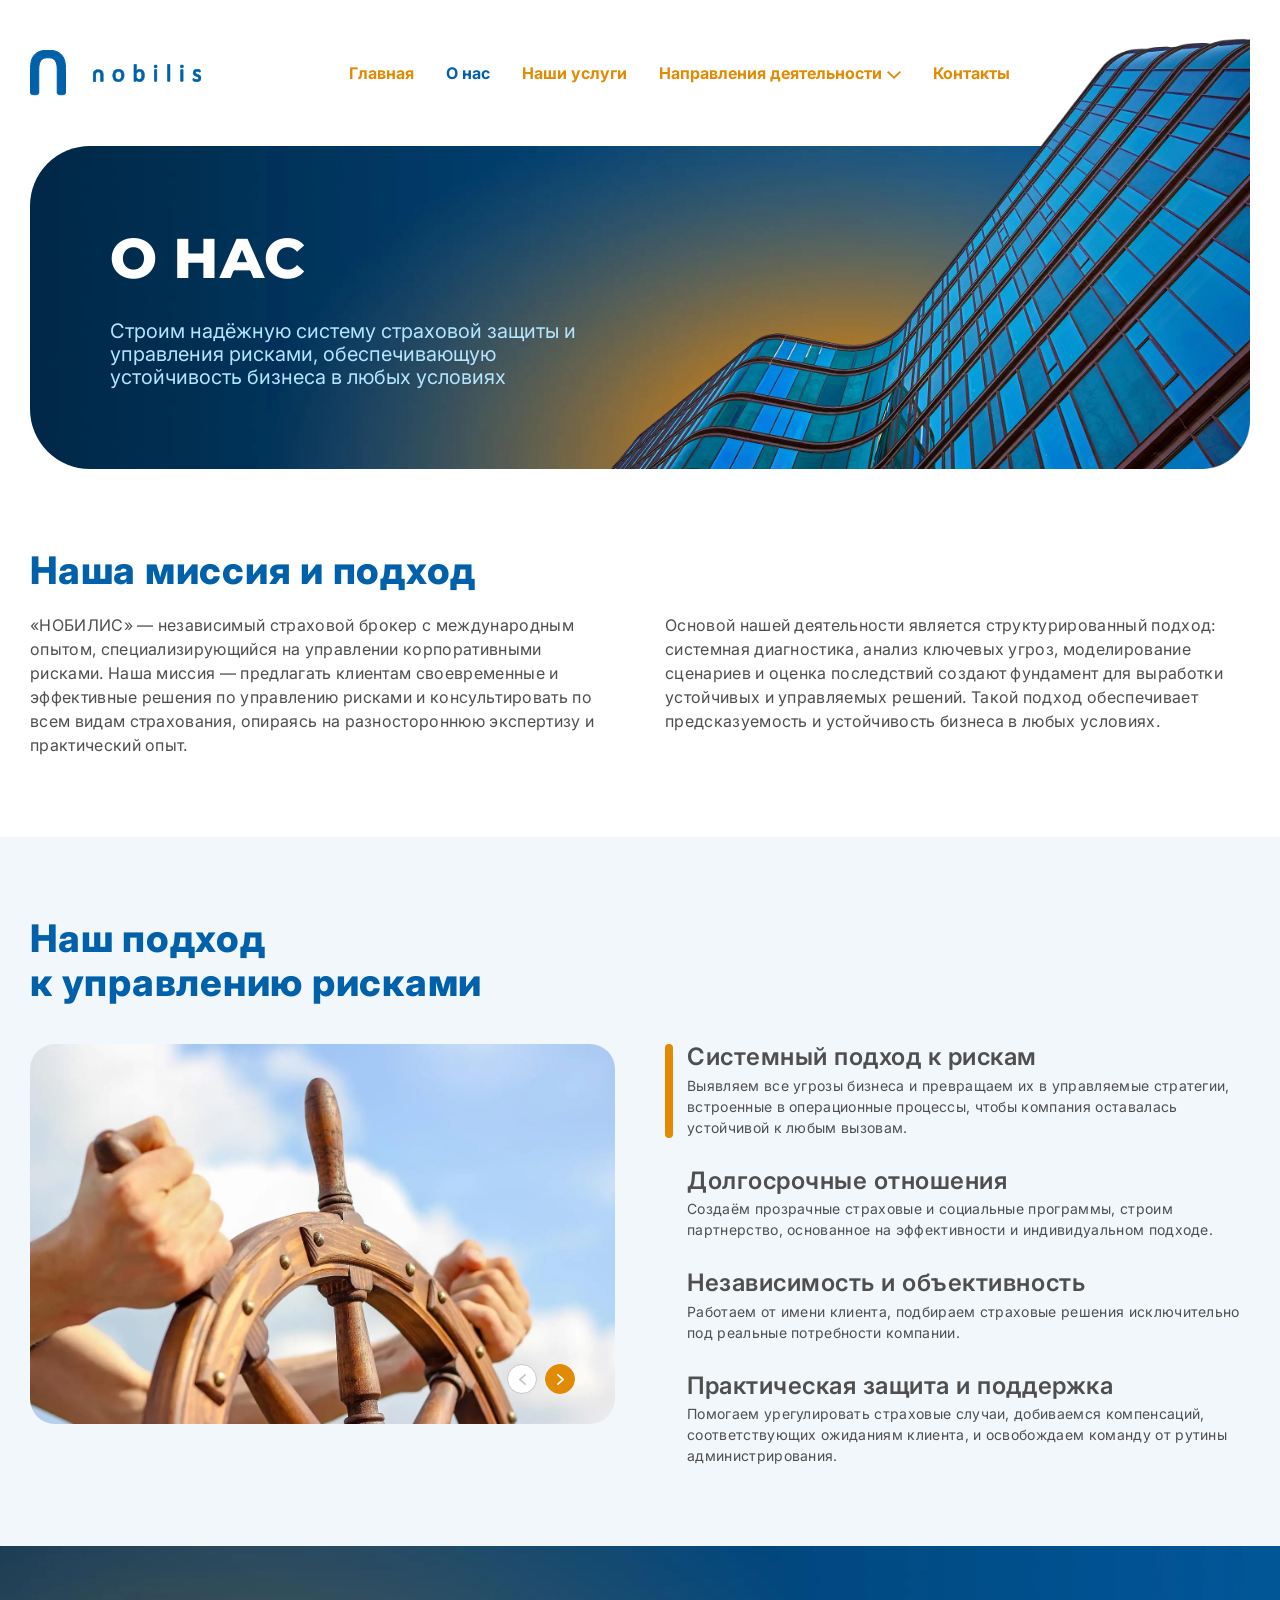
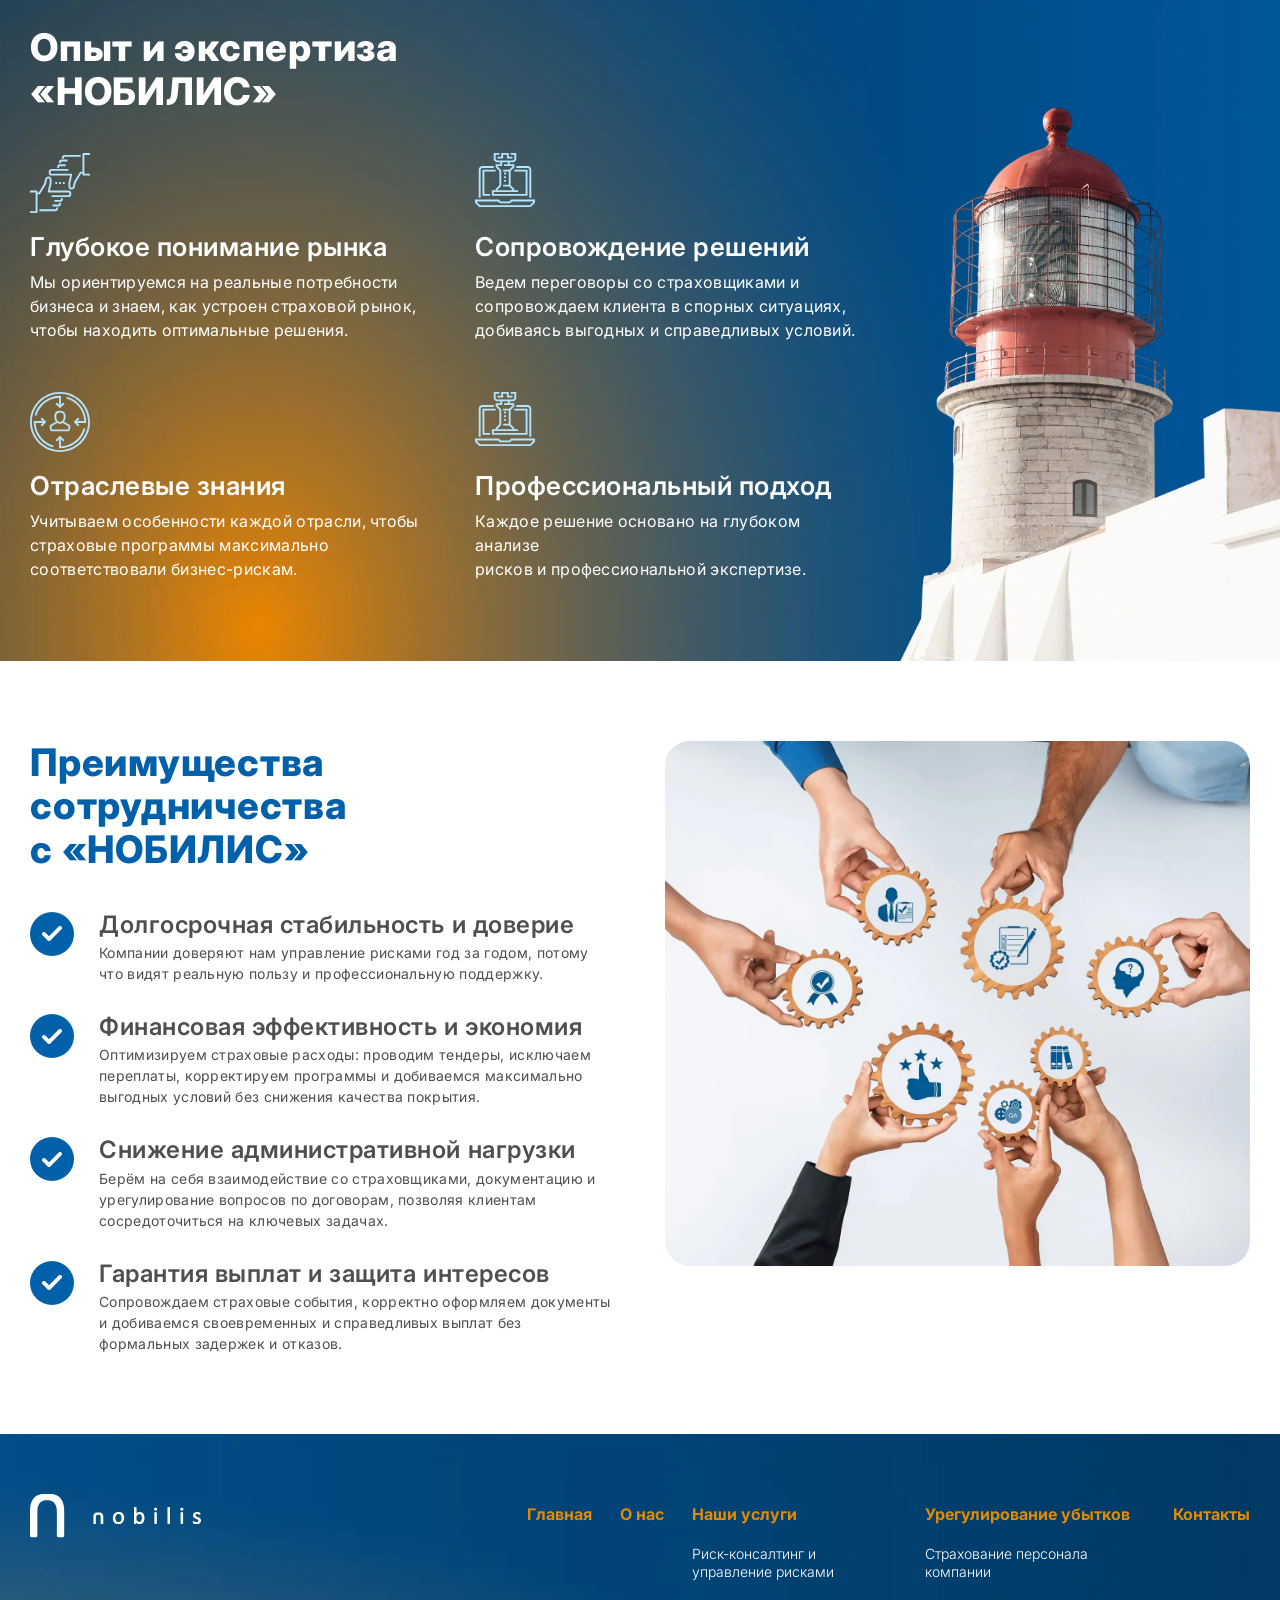
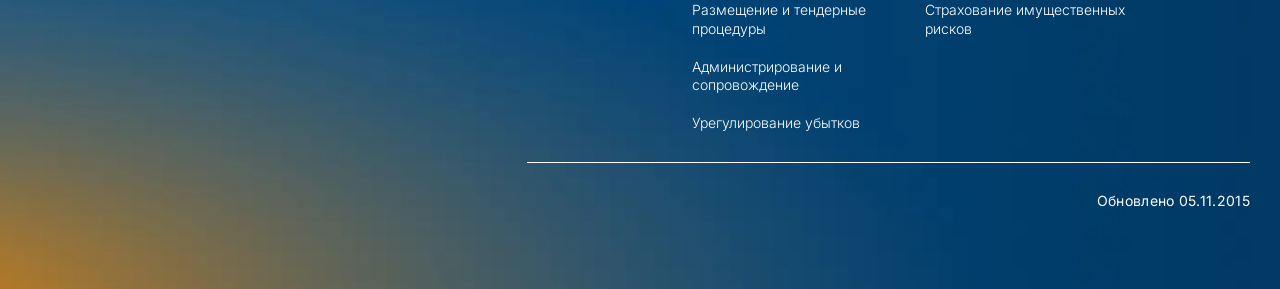
==== about.html @ 8aa96ba5 "comment4" ====
<!DOCTYPE html>
<html lang="en">

<head>
	<meta charset="UTF-8">
	<meta name="viewport" content="width=device-width, initial-scale=1.0">
	<meta name="keywords" content="">
	<link rel="stylesheet" href="css/libs.min.css">
	<link rel="stylesheet" href="css/style.min.css">
	<title>О нас</title>
</head>


<body>
	<div class="wrapper">
		<header class="header">
			<div class="container">
				<div class="header__inner">
					<a class="header__logo" href="index.html">
						<img src="img/logo.svg" alt="">
					</a>
					<ul class="header__list">
						<li><a href="index.html">Главная</a></li>
						<li><a class="active" href="about.html">О нас</a></li>
						<li><a href="">Наши услуги</a></li>
						<li class="has-dropdown">
							<a href="#" class="dropdown-show">
								Направления деятельности
								<span class="dropdown-arrow">
                            <svg width="14" height="8" viewBox="0 0 14 8" fill="none" xmlns="http://www.w3.org/2000/svg">
                                <path d="M7 8L0 1.21555L1.25417 0L7 5.59717L12.7458 0.0282681L14 1.24382L7 8Z" fill="#E18A04"/>
                            </svg>

                        </span>
							</a>
							<ul class="dropdown">
								<li><a href="">Страхование имущественных рисков</a></li>
								<li><a href="">Страхование персонала компании</a></li>
							</ul>
						</li>
						<li><a href="">Контакты</a></li>
					</ul>
					<div class="burger">
						<span></span>
						<span></span>
						<span></span>
					</div>
				</div>
			</div>
		</header>
		<main class="content">
			<section class="main main--about">
				<div class="container">
					<div class="main__inner">
						<div class="main__desc">
							<h1 class="main__title">О НАС</h1>
							<div class="main__text">Строим надёжную систему страховой защиты и управления рисками, обеспечивающую устойчивость бизнеса в любых условиях</div>
						</div>
						<div class="main__img">
							<img src="img/main-img--2.webp" alt="">
						</div>
					</div>
				</div>
			</section>
			<section class="mission">
				<div class="container">
					<div class="mission__inner">
						<h2 class="mission__title h2">Наша миссия и подход</h2>
						<div class="mission__text">
							<p>«НОБИЛИС» — независимый страховой брокер с международным опытом, специализирующийся на управлении корпоративными рисками. Наша миссия — предлагать клиентам своевременные и эффективные решения по управлению рисками и консультировать по всем видам страхования, опираясь на разностороннюю экспертизу и практический опыт.</p>
							<p>Основой нашей деятельности является структурированный подход: системная диагностика, анализ ключевых угроз, моделирование сценариев и оценка последствий создают фундамент для выработки устойчивых и управляемых решений. Такой подход обеспечивает предсказуемость и устойчивость бизнеса в любых условиях.</p>
						</div>
					</div>
				</div>
			</section>
			<section class="risks">
				<div class="container">
					<div class="risks__inner">
						<h2 class="risks__title h2">Наш подход  <br> к управлению рисками</h2>
						<div class="risks__sliders">
							<div class="images-slider swiper mySwiper2">
								<div class="swiper-wrapper">
									<div class="swiper-slide">
										<img src="img/risks-img.webp" alt="">
									</div>
									<div class="swiper-slide">
										<img src="img/risks-img2.webp" alt="">
									</div>
									<div class="swiper-slide">
										<img src="img/risks-img3.webp" alt="">
									</div>
									<div class="swiper-slide">
										<img src="img/risks-img4.webp" alt="">
									</div>
								</div>
								<div class="slider-nav">
									<div class="swiper-button-prev">
										<svg width="7" height="11" viewBox="0 0 7 11" fill="none" xmlns="http://www.w3.org/2000/svg">
											<path d="M2.2423 5.50074L6.68586 9.38027C6.86322 9.53636 6.97432 9.75973 6.99483 10.0015C7.01534 10.2432 6.94358 10.4836 6.79527 10.67C6.64696 10.8564 6.43419 10.9737 6.20355 10.9961C5.97291 11.0185 5.7432 10.9442 5.56472 10.7895L0.314475 6.20538C0.216029 6.1192 0.136841 6.01143 0.0825019 5.88968C0.0281631 5.76792 -7.03515e-07 5.63515 -7.2114e-07 5.50074C-7.38766e-07 5.36634 0.028163 5.23357 0.0825018 5.11181C0.13684 4.99006 0.216029 4.88229 0.314475 4.79611L5.56472 0.211987C5.74312 0.0565598 5.97311 -0.0183151 6.20416 0.00381007C6.43522 0.0259343 6.64845 0.14325 6.797 0.329984C6.94556 0.516718 7.0173 0.7576 6.99646 0.999716C6.97562 1.24183 6.8639 1.46538 6.68586 1.62125L2.2423 5.50074Z" fill="white"/>
										</svg>
									</div>
									<div class="swiper-button-next">
										<svg width="7" height="11" viewBox="0 0 7 11" fill="none" xmlns="http://www.w3.org/2000/svg">
											<path d="M2.2423 5.50074L6.68586 9.38027C6.86322 9.53636 6.97432 9.75973 6.99483 10.0015C7.01534 10.2432 6.94358 10.4836 6.79527 10.67C6.64696 10.8564 6.43419 10.9737 6.20355 10.9961C5.97291 11.0185 5.7432 10.9442 5.56472 10.7895L0.314475 6.20538C0.216029 6.1192 0.136841 6.01143 0.0825019 5.88968C0.0281631 5.76792 -7.03515e-07 5.63515 -7.2114e-07 5.50074C-7.38766e-07 5.36634 0.028163 5.23357 0.0825018 5.11181C0.13684 4.99006 0.216029 4.88229 0.314475 4.79611L5.56472 0.211987C5.74312 0.0565598 5.97311 -0.0183151 6.20416 0.00381007C6.43522 0.0259343 6.64845 0.14325 6.797 0.329984C6.94556 0.516718 7.0173 0.7576 6.99646 0.999716C6.97562 1.24183 6.8639 1.46538 6.68586 1.62125L2.2423 5.50074Z" fill="white"/>
										</svg>
									</div>
								</div>
							</div>
							<div thumbsslider="" class="text-slider swiper mySwiper">
								<div class="swiper-wrapper">
									<div class="swiper-slide">
										<h2 class="risks__title2 text26">Системный подход к рискам</h2>
										<div class="risks__text">
											<p>Выявляем все угрозы бизнеса и превращаем их в управляемые стратегии, встроенные в операционные процессы, чтобы компания оставалась устойчивой к любым вызовам.</p>
										</div>
									</div>
									<div class="swiper-slide">
										<h2 class="risks__title2 text26">Долгосрочные отношения</h2>
										<div class="risks__text">
											<p>Создаём прозрачные страховые и социальные программы, строим партнерство, основанное на эффективности и индивидуальном подходе.</p>
										</div>
									</div>
									<div class="swiper-slide">
										<h2 class="risks__title2 text26">Независимость и объективность</h2>
										<div class="risks__text">
											<p>Работаем от имени клиента, подбираем страховые решения исключительно под реальные потребности компании.</p>
										</div>
									</div>
									<div class="swiper-slide">
										<h2 class="risks__title2 text26">Практическая защита и поддержка</h2>
										<div class="risks__text">
											<p>Помогаем урегулировать страховые случаи, добиваемся компенсаций, соответствующих ожиданиям клиента, и освобождаем команду от рутины администрирования.</p>
										</div>
									</div>
								</div>
							</div>
						</div>
					</div>
				</div>
			</section>
			<section class="areas areas--2">
				<div class="container">
					<div class="areas__inner">
						<h2 class="areas__title h2">Опыт и  экспертиза <br> «НОБИЛИС»</h2>
						<div class="areas__items">
							<div class="areas__item">
								<div class="areas__item-icon">
									<img src="img/areas-icon3.svg" alt="">
								</div>
								<div class="areas__item-title text26">Глубокое понимание рынка</div>
								<div class="areas__item-text">
									<p>Мы ориентируемся на реальные потребности бизнеса и знаем, как устроен страховой рынок, чтобы находить оптимальные решения.</p>
								</div>
							</div>
							<div class="areas__item">
								<div class="areas__item-icon">
									<img src="img/areas-icon4.svg" alt="">
								</div>
								<div class="areas__item-title text26">Сопровождение решений</div>
								<div class="areas__item-text">
									<p>Ведем переговоры со страховщиками и сопровождаем клиента в спорных ситуациях, добиваясь выгодных и справедливых условий.</p>
								</div>
							</div>
							<div class="areas__item">
								<div class="areas__item-icon">
									<img src="img/areas-icon5.svg" alt="">
								</div>
								<div class="areas__item-title text26">Отраслевые знания</div>
								<div class="areas__item-text">
									<p>Учитываем особенности каждой отрасли, чтобы страховые программы максимально соответствовали бизнес-рискам.</p>
								</div>
							</div>
							<div class="areas__item">
								<div class="areas__item-icon">
									<img src="img/areas-icon6.svg" alt="">
								</div>
								<div class="areas__item-title text26">Профессиональный подход</div>
								<div class="areas__item-text">
									<p>Каждое решение основано на глубоком анализе  <br> рисков и профессиональной экспертизе.</p>
								</div>
							</div>
						</div>
					</div>
				</div>
				<div class="areas__img2">
					<img src="img/areas-img2.webp" alt="">
				</div>
			</section>
			<section class="advantages2">
				<div class="container">
					<div class="advantages2__inner">
						<div class="advantages2__desc">
							<h2 class="advantages2__title h2">Преимущества <br> сотрудничества <br> с «НОБИЛИС»</h2>
							<div class="advantages2__items">
								<div class="advantages2__item">
									<div class="advantages2__item-icon">
										<img src="img/check.svg" alt="">
									</div>
									<div class="advantages2__item-desc">
										<div class="advantages2__item-title text26">Долгосрочная стабильность и доверие</div>
										<div class="advantages2__item-text">
											<p>Компании доверяют нам управление рисками год за годом, потому что видят реальную пользу и профессиональную поддержку.</p>
										</div>
									</div>
								</div>
								<div class="advantages2__item">
									<div class="advantages2__item-icon">
										<img src="img/check.svg" alt="">
									</div>
									<div class="advantages2__item-desc">
										<div class="advantages2__item-title text26">Финансовая эффективность и экономия</div>
										<div class="advantages2__item-text">
											<p>Оптимизируем страховые расходы: проводим тендеры, исключаем переплаты, корректируем программы и добиваемся максимально выгодных условий без снижения качества покрытия.</p>
										</div>
									</div>
								</div>
								<div class="advantages2__item">
									<div class="advantages2__item-icon">
										<img src="img/check.svg" alt="">
									</div>
									<div class="advantages2__item-desc">
										<div class="advantages2__item-title text26">Снижение административной нагрузки</div>
										<div class="advantages2__item-text">
											<p>Берём на себя взаимодействие со страховщиками, документацию и урегулирование вопросов по договорам, позволяя клиентам сосредоточиться на ключевых задачах.</p>
										</div>
									</div>
								</div>
								<div class="advantages2__item">
									<div class="advantages2__item-icon">
										<img src="img/check.svg" alt="">
									</div>
									<div class="advantages2__item-desc">
										<div class="advantages2__item-title text26">Гарантия выплат и защита интересов</div>
										<div class="advantages2__item-text">
											<p>Сопровождаем страховые события, корректно оформляем документы и добиваемся своевременных и справедливых выплат без формальных задержек и отказов.</p>
										</div>
									</div>
								</div>
							</div>
						</div>
						<div class="advantages2__img">
							<img src="img/advantages2-img.webp" alt="">
						</div>
					</div>
				</div>
			</section>
		</main>
		<header class="footer">
    <div class="container">
        <div class="footer__inner">
            <a class="footer__logo" href="index.html">
                <img src="img/logo2.svg" alt="">
            </a>
            <div class="footer__group">
                <ul class="footer__list">
                    <li><a class="active" href="">Главная</a></li>
                    <li><a href="">О нас</a></li>
                    <li>
                        <a href="">Наши услуги</a>
                        <ul style="max-width: 205px">
                            <li><a href="">Риск-консалтинг и управление рисками</a></li>
                            <li><a href="">Размещение и тендерные процедуры</a></li>
                            <li><a href="">Администрирование и сопровождение</a></li>
                            <li><a href="">Урегулирование убытков</a></li>
                        </ul>
                    </li>
                    <li>
                        <a href="">Урегулирование убытков</a>
                        <ul>
                            <li><a href="">Страхование персонала компании</a></li>
                            <li><a href="">Страхование имущественных рисков</a></li>
                        </ul>
                    </li>
                    <li><a href="">Контакты</a></li>
                </ul>
                <div class="footer__text">Обновлено 05.11.2015</div>
            </div>
        </div>
    </div>
</header>

	</div>
	<script src="js/libs.min.js"></script>
<script src="js/main.min.js"></script>

</body>

</html>
---- css/libs.min.css ----
@font-face{font-family:"swiper-icons";src:url("data:application/font-woff;charset=utf-8;base64, [base64]//wADZ2x5ZgAAAywAAADMAAAD2MHtryVoZWFkAAABbAAAADAAAAA2E2+eoWhoZWEAAAGcAAAAHwAAACQC9gDzaG10eAAAAigAAAAZAAAArgJkABFsb2NhAAAC0AAAAFoAAABaFQAUGG1heHAAAAG8AAAAHwAAACAAcABAbmFtZQAAA/gAAAE5AAACXvFdBwlwb3N0AAAFNAAAAGIAAACE5s74hXjaY2BkYGAAYpf5Hu/j+W2+MnAzMYDAzaX6QjD6/4//Bxj5GA8AuRwMYGkAPywL13jaY2BkYGA88P8Agx4j+/8fQDYfA1AEBWgDAIB2BOoAeNpjYGRgYNBh4GdgYgABEMnIABJzYNADCQAACWgAsQB42mNgYfzCOIGBlYGB0YcxjYGBwR1Kf2WQZGhhYGBiYGVmgAFGBiQQkOaawtDAoMBQxXjg/wEGPcYDDA4wNUA2CCgwsAAAO4EL6gAAeNpj2M0gyAACqxgGNWBkZ2D4/wMA+xkDdgAAAHjaY2BgYGaAYBkGRgYQiAHyGMF8FgYHIM3DwMHABGQrMOgyWDLEM1T9/w8UBfEMgLzE////P/5//f/V/xv+r4eaAAeMbAxwIUYmIMHEgKYAYjUcsDAwsLKxc3BycfPw8jEQA/[base64]/uznmfPFBNODM2K7MTQ45YEAZqGP81AmGGcF3iPqOop0r1SPTaTbVkfUe4HXj97wYE+yNwWYxwWu4v1ugWHgo3S1XdZEVqWM7ET0cfnLGxWfkgR42o2PvWrDMBSFj/IHLaF0zKjRgdiVMwScNRAoWUoH78Y2icB/yIY09An6AH2Bdu/UB+yxopYshQiEvnvu0dURgDt8QeC8PDw7Fpji3fEA4z/PEJ6YOB5hKh4dj3EvXhxPqH/SKUY3rJ7srZ4FZnh1PMAtPhwP6fl2PMJMPDgeQ4rY8YT6Gzao0eAEA409DuggmTnFnOcSCiEiLMgxCiTI6Cq5DZUd3Qmp10vO0LaLTd2cjN4fOumlc7lUYbSQcZFkutRG7g6JKZKy0RmdLY680CDnEJ+UMkpFFe1RN7nxdVpXrC4aTtnaurOnYercZg2YVmLN/d/gczfEimrE/fs/bOuq29Zmn8tloORaXgZgGa78yO9/cnXm2BpaGvq25Dv9S4E9+5SIc9PqupJKhYFSSl47+Qcr1mYNAAAAeNptw0cKwkAAAMDZJA8Q7OUJvkLsPfZ6zFVERPy8qHh2YER+3i/BP83vIBLLySsoKimrqKqpa2hp6+jq6RsYGhmbmJqZSy0sraxtbO3sHRydnEMU4uR6yx7JJXveP7WrDycAAAAAAAH//wACeNpjYGRgYOABYhkgZgJCZgZNBkYGLQZtIJsFLMYAAAw3ALgAeNolizEKgDAQBCchRbC2sFER0YD6qVQiBCv/H9ezGI6Z5XBAw8CBK/m5iQQVauVbXLnOrMZv2oLdKFa8Pjuru2hJzGabmOSLzNMzvutpB3N42mNgZGBg4GKQYzBhYMxJLMlj4GBgAYow/P/PAJJhLM6sSoWKfWCAAwDAjgbRAAB42mNgYGBkAIIbCZo5IPrmUn0hGA0AO8EFTQAA");font-weight:400;font-style:normal}:root{--swiper-theme-color: #007aff}.swiper{margin-left:auto;margin-right:auto;position:relative;overflow:hidden;list-style:none;padding:0;z-index:1}.swiper-vertical>.swiper-wrapper{flex-direction:column}.swiper-wrapper{position:relative;width:100%;height:100%;z-index:1;display:flex;transition-property:transform;box-sizing:content-box}.swiper-android .swiper-slide,.swiper-wrapper{transform:translate3d(0px, 0, 0)}.swiper-pointer-events{touch-action:pan-y}.swiper-pointer-events.swiper-vertical{touch-action:pan-x}.swiper-slide{flex-shrink:0;width:100%;height:100%;position:relative;transition-property:transform}.swiper-slide-invisible-blank{visibility:hidden}.swiper-autoheight,.swiper-autoheight .swiper-slide{height:auto}.swiper-autoheight .swiper-wrapper{align-items:flex-start;transition-property:transform,height}.swiper-backface-hidden .swiper-slide{transform:translateZ(0);-webkit-backface-visibility:hidden;backface-visibility:hidden}.swiper-3d,.swiper-3d.swiper-css-mode .swiper-wrapper{perspective:1200px}.swiper-3d .swiper-wrapper,.swiper-3d .swiper-slide,.swiper-3d .swiper-slide-shadow,.swiper-3d .swiper-slide-shadow-left,.swiper-3d .swiper-slide-shadow-right,.swiper-3d .swiper-slide-shadow-top,.swiper-3d .swiper-slide-shadow-bottom,.swiper-3d .swiper-cube-shadow{transform-style:preserve-3d}.swiper-3d .swiper-slide-shadow,.swiper-3d .swiper-slide-shadow-left,.swiper-3d .swiper-slide-shadow-right,.swiper-3d .swiper-slide-shadow-top,.swiper-3d .swiper-slide-shadow-bottom{position:absolute;left:0;top:0;width:100%;height:100%;pointer-events:none;z-index:10}.swiper-3d .swiper-slide-shadow{background:rgba(0,0,0,.15)}.swiper-3d .swiper-slide-shadow-left{background-image:linear-gradient(to left, rgba(0, 0, 0, 0.5), rgba(0, 0, 0, 0))}.swiper-3d .swiper-slide-shadow-right{background-image:linear-gradient(to right, rgba(0, 0, 0, 0.5), rgba(0, 0, 0, 0))}.swiper-3d .swiper-slide-shadow-top{background-image:linear-gradient(to top, rgba(0, 0, 0, 0.5), rgba(0, 0, 0, 0))}.swiper-3d .swiper-slide-shadow-bottom{background-image:linear-gradient(to bottom, rgba(0, 0, 0, 0.5), rgba(0, 0, 0, 0))}.swiper-css-mode>.swiper-wrapper{overflow:auto;scrollbar-width:none;-ms-overflow-style:none}.swiper-css-mode>.swiper-wrapper::-webkit-scrollbar{display:none}.swiper-css-mode>.swiper-wrapper>.swiper-slide{scroll-snap-align:start start}.swiper-horizontal.swiper-css-mode>.swiper-wrapper{scroll-snap-type:x mandatory}.swiper-vertical.swiper-css-mode>.swiper-wrapper{scroll-snap-type:y mandatory}.swiper-centered>.swiper-wrapper::before{content:"";flex-shrink:0;order:9999}.swiper-centered.swiper-horizontal>.swiper-wrapper>.swiper-slide:first-child{margin-inline-start:var(--swiper-centered-offset-before)}.swiper-centered.swiper-horizontal>.swiper-wrapper::before{height:100%;min-height:1px;width:var(--swiper-centered-offset-after)}.swiper-centered.swiper-vertical>.swiper-wrapper>.swiper-slide:first-child{margin-block-start:var(--swiper-centered-offset-before)}.swiper-centered.swiper-vertical>.swiper-wrapper::before{width:100%;min-width:1px;height:var(--swiper-centered-offset-after)}.swiper-centered>.swiper-wrapper>.swiper-slide{scroll-snap-align:center center}.swiper-virtual .swiper-slide{-webkit-backface-visibility:hidden;transform:translateZ(0)}.swiper-virtual.swiper-css-mode .swiper-wrapper::after{content:"";position:absolute;left:0;top:0;pointer-events:none}.swiper-virtual.swiper-css-mode.swiper-horizontal .swiper-wrapper::after{height:1px;width:var(--swiper-virtual-size)}.swiper-virtual.swiper-css-mode.swiper-vertical .swiper-wrapper::after{width:1px;height:var(--swiper-virtual-size)}:root{--swiper-navigation-size: 44px}.swiper-button-prev,.swiper-button-next{position:absolute;top:50%;width:calc(var(--swiper-navigation-size)/44*27);height:var(--swiper-navigation-size);margin-top:calc(0px - var(--swiper-navigation-size)/2);z-index:10;cursor:pointer;display:flex;align-items:center;justify-content:center;color:var(--swiper-navigation-color, var(--swiper-theme-color))}.swiper-button-prev.swiper-button-disabled,.swiper-button-next.swiper-button-disabled{opacity:.35;cursor:auto;pointer-events:none}.swiper-button-prev.swiper-button-hidden,.swiper-button-next.swiper-button-hidden{opacity:0;cursor:auto;pointer-events:none}.swiper-navigation-disabled .swiper-button-prev,.swiper-navigation-disabled .swiper-button-next{display:none !important}.swiper-button-prev:after,.swiper-button-next:after{font-family:swiper-icons;font-size:var(--swiper-navigation-size);text-transform:none !important;letter-spacing:0;font-variant:initial;line-height:1}.swiper-button-prev,.swiper-rtl .swiper-button-next{left:10px;right:auto}.swiper-button-prev:after,.swiper-rtl .swiper-button-next:after{content:"prev"}.swiper-button-next,.swiper-rtl .swiper-button-prev{right:10px;left:auto}.swiper-button-next:after,.swiper-rtl .swiper-button-prev:after{content:"next"}.swiper-button-lock{display:none}.swiper-pagination{position:absolute;text-align:center;transition:300ms opacity;transform:translate3d(0, 0, 0);z-index:10}.swiper-pagination.swiper-pagination-hidden{opacity:0}.swiper-pagination-disabled>.swiper-pagination,.swiper-pagination.swiper-pagination-disabled{display:none !important}.swiper-pagination-fraction,.swiper-pagination-custom,.swiper-horizontal>.swiper-pagination-bullets,.swiper-pagination-bullets.swiper-pagination-horizontal{bottom:10px;left:0;width:100%}.swiper-pagination-bullets-dynamic{overflow:hidden;font-size:0}.swiper-pagination-bullets-dynamic .swiper-pagination-bullet{transform:scale(0.33);position:relative}.swiper-pagination-bullets-dynamic .swiper-pagination-bullet-active{transform:scale(1)}.swiper-pagination-bullets-dynamic .swiper-pagination-bullet-active-main{transform:scale(1)}.swiper-pagination-bullets-dynamic .swiper-pagination-bullet-active-prev{transform:scale(0.66)}.swiper-pagination-bullets-dynamic .swiper-pagination-bullet-active-prev-prev{transform:scale(0.33)}.swiper-pagination-bullets-dynamic .swiper-pagination-bullet-active-next{transform:scale(0.66)}.swiper-pagination-bullets-dynamic .swiper-pagination-bullet-active-next-next{transform:scale(0.33)}.swiper-pagination-bullet{width:var(--swiper-pagination-bullet-width, var(--swiper-pagination-bullet-size, 8px));height:var(--swiper-pagination-bullet-height, var(--swiper-pagination-bullet-size, 8px));display:inline-block;border-radius:50%;background:var(--swiper-pagination-bullet-inactive-color, #000);opacity:var(--swiper-pagination-bullet-inactive-opacity, 0.2)}button.swiper-pagination-bullet{border:none;margin:0;padding:0;box-shadow:none;-webkit-appearance:none;appearance:none}.swiper-pagination-clickable .swiper-pagination-bullet{cursor:pointer}.swiper-pagination-bullet:only-child{display:none !important}.swiper-pagination-bullet-active{opacity:var(--swiper-pagination-bullet-opacity, 1);background:var(--swiper-pagination-color, var(--swiper-theme-color))}.swiper-vertical>.swiper-pagination-bullets,.swiper-pagination-vertical.swiper-pagination-bullets{right:10px;top:50%;transform:translate3d(0px, -50%, 0)}.swiper-vertical>.swiper-pagination-bullets .swiper-pagination-bullet,.swiper-pagination-vertical.swiper-pagination-bullets .swiper-pagination-bullet{margin:var(--swiper-pagination-bullet-vertical-gap, 6px) 0;display:block}.swiper-vertical>.swiper-pagination-bullets.swiper-pagination-bullets-dynamic,.swiper-pagination-vertical.swiper-pagination-bullets.swiper-pagination-bullets-dynamic{top:50%;transform:translateY(-50%);width:8px}.swiper-vertical>.swiper-pagination-bullets.swiper-pagination-bullets-dynamic .swiper-pagination-bullet,.swiper-pagination-vertical.swiper-pagination-bullets.swiper-pagination-bullets-dynamic .swiper-pagination-bullet{display:inline-block;transition:200ms transform,200ms top}.swiper-horizontal>.swiper-pagination-bullets .swiper-pagination-bullet,.swiper-pagination-horizontal.swiper-pagination-bullets .swiper-pagination-bullet{margin:0 var(--swiper-pagination-bullet-horizontal-gap, 4px)}.swiper-horizontal>.swiper-pagination-bullets.swiper-pagination-bullets-dynamic,.swiper-pagination-horizontal.swiper-pagination-bullets.swiper-pagination-bullets-dynamic{left:50%;transform:translateX(-50%);white-space:nowrap}.swiper-horizontal>.swiper-pagination-bullets.swiper-pagination-bullets-dynamic .swiper-pagination-bullet,.swiper-pagination-horizontal.swiper-pagination-bullets.swiper-pagination-bullets-dynamic .swiper-pagination-bullet{transition:200ms transform,200ms left}.swiper-horizontal.swiper-rtl>.swiper-pagination-bullets-dynamic .swiper-pagination-bullet{transition:200ms transform,200ms right}.swiper-pagination-progressbar{background:rgba(0,0,0,.25);position:absolute}.swiper-pagination-progressbar .swiper-pagination-progressbar-fill{background:var(--swiper-pagination-color, var(--swiper-theme-color));position:absolute;left:0;top:0;width:100%;height:100%;transform:scale(0);transform-origin:left top}.swiper-rtl .swiper-pagination-progressbar .swiper-pagination-progressbar-fill{transform-origin:right top}.swiper-horizontal>.swiper-pagination-progressbar,.swiper-pagination-progressbar.swiper-pagination-horizontal,.swiper-vertical>.swiper-pagination-progressbar.swiper-pagination-progressbar-opposite,.swiper-pagination-progressbar.swiper-pagination-vertical.swiper-pagination-progressbar-opposite{width:100%;height:4px;left:0;top:0}.swiper-vertical>.swiper-pagination-progressbar,.swiper-pagination-progressbar.swiper-pagination-vertical,.swiper-horizontal>.swiper-pagination-progressbar.swiper-pagination-progressbar-opposite,.swiper-pagination-progressbar.swiper-pagination-horizontal.swiper-pagination-progressbar-opposite{width:4px;height:100%;left:0;top:0}.swiper-pagination-lock{display:none}.swiper-scrollbar{border-radius:10px;position:relative;-ms-touch-action:none;background:rgba(0,0,0,.1)}.swiper-scrollbar-disabled>.swiper-scrollbar,.swiper-scrollbar.swiper-scrollbar-disabled{display:none !important}.swiper-horizontal>.swiper-scrollbar,.swiper-scrollbar.swiper-scrollbar-horizontal{position:absolute;left:1%;bottom:3px;z-index:50;height:5px;width:98%}.swiper-vertical>.swiper-scrollbar,.swiper-scrollbar.swiper-scrollbar-vertical{position:absolute;right:3px;top:1%;z-index:50;width:5px;height:98%}.swiper-scrollbar-drag{height:100%;width:100%;position:relative;background:rgba(0,0,0,.5);border-radius:10px;left:0;top:0}.swiper-scrollbar-cursor-drag{cursor:move}.swiper-scrollbar-lock{display:none}.swiper-zoom-container{width:100%;height:100%;display:flex;justify-content:center;align-items:center;text-align:center}.swiper-zoom-container>img,.swiper-zoom-container>svg,.swiper-zoom-container>canvas{max-width:100%;max-height:100%;object-fit:contain}.swiper-slide-zoomed{cursor:move}.swiper-lazy-preloader{width:42px;height:42px;position:absolute;left:50%;top:50%;margin-left:-21px;margin-top:-21px;z-index:10;transform-origin:50%;box-sizing:border-box;border:4px solid var(--swiper-preloader-color, var(--swiper-theme-color));border-radius:50%;border-top-color:rgba(0,0,0,0)}.swiper:not(.swiper-watch-progress) .swiper-lazy-preloader,.swiper-watch-progress .swiper-slide-visible .swiper-lazy-preloader{animation:swiper-preloader-spin 1s infinite linear}.swiper-lazy-preloader-white{--swiper-preloader-color: #fff}.swiper-lazy-preloader-black{--swiper-preloader-color: #000}@keyframes swiper-preloader-spin{0%{transform:rotate(0deg)}100%{transform:rotate(360deg)}}.swiper .swiper-notification{position:absolute;left:0;top:0;pointer-events:none;opacity:0;z-index:-1000}.swiper-free-mode>.swiper-wrapper{transition-timing-function:ease-out;margin:0 auto}.swiper-grid>.swiper-wrapper{flex-wrap:wrap}.swiper-grid-column>.swiper-wrapper{flex-wrap:wrap;flex-direction:column}.swiper-fade.swiper-free-mode .swiper-slide{transition-timing-function:ease-out}.swiper-fade .swiper-slide{pointer-events:none;transition-property:opacity}.swiper-fade .swiper-slide .swiper-slide{pointer-events:none}.swiper-fade .swiper-slide-active,.swiper-fade .swiper-slide-active .swiper-slide-active{pointer-events:auto}.swiper-cube{overflow:visible}.swiper-cube .swiper-slide{pointer-events:none;-webkit-backface-visibility:hidden;backface-visibility:hidden;z-index:1;visibility:hidden;transform-origin:0 0;width:100%;height:100%}.swiper-cube .swiper-slide .swiper-slide{pointer-events:none}.swiper-cube.swiper-rtl .swiper-slide{transform-origin:100% 0}.swiper-cube .swiper-slide-active,.swiper-cube .swiper-slide-active .swiper-slide-active{pointer-events:auto}.swiper-cube .swiper-slide-active,.swiper-cube .swiper-slide-next,.swiper-cube .swiper-slide-prev,.swiper-cube .swiper-slide-next+.swiper-slide{pointer-events:auto;visibility:visible}.swiper-cube .swiper-slide-shadow-top,.swiper-cube .swiper-slide-shadow-bottom,.swiper-cube .swiper-slide-shadow-left,.swiper-cube .swiper-slide-shadow-right{z-index:0;-webkit-backface-visibility:hidden;backface-visibility:hidden}.swiper-cube .swiper-cube-shadow{position:absolute;left:0;bottom:0px;width:100%;height:100%;opacity:.6;z-index:0}.swiper-cube .swiper-cube-shadow:before{content:"";background:#000;position:absolute;left:0;top:0;bottom:0;right:0;filter:blur(50px)}.swiper-flip{overflow:visible}.swiper-flip .swiper-slide{pointer-events:none;-webkit-backface-visibility:hidden;backface-visibility:hidden;z-index:1}.swiper-flip .swiper-slide .swiper-slide{pointer-events:none}.swiper-flip .swiper-slide-active,.swiper-flip .swiper-slide-active .swiper-slide-active{pointer-events:auto}.swiper-flip .swiper-slide-shadow-top,.swiper-flip .swiper-slide-shadow-bottom,.swiper-flip .swiper-slide-shadow-left,.swiper-flip .swiper-slide-shadow-right{z-index:0;-webkit-backface-visibility:hidden;backface-visibility:hidden}.swiper-creative .swiper-slide{-webkit-backface-visibility:hidden;backface-visibility:hidden;overflow:hidden;transition-property:transform,opacity,height}.swiper-cards{overflow:visible}.swiper-cards .swiper-slide{transform-origin:center bottom;-webkit-backface-visibility:hidden;backface-visibility:hidden;overflow:hidden}
/*# sourceMappingURL=../sourcemaps/libs.min.css.map */
---- css/style.min.css ----
@import url(https://fonts.googleapis.com/css2?family=Inter:ital,opsz,wght@0,14..32,100..900;1,14..32,100..900&display=swap);@import url(https://fonts.googleapis.com/css2?family=Montserrat:ital,wght@0,100..900;1,100..900&display=swap);*,::after,::before{-webkit-box-sizing:inherit;box-sizing:inherit}*{-webkit-box-sizing:border-box;box-sizing:border-box}a,body,div,form,h1,h2,h3,h4,h5,label,li,p,ul{margin:0;padding:0;border:0;text-decoration:none;line-height:1;-webkit-box-sizing:border-box;box-sizing:border-box}button,input,textarea{outline:0!important;font-family:Inter}button{border:none;cursor:pointer;-webkit-transition:.3s;-o-transition:.3s;transition:.3s}.btn{display:-webkit-box;display:-ms-flexbox;display:flex;-webkit-box-pack:center;-ms-flex-pack:center;justify-content:center;-webkit-box-align:center;-ms-flex-align:center;align-items:center}input:active,input[type=checkbox]:focus,input[type=file]:focus,input[type=radio]:focus,input[type=text]:focus{outline:0!important}html{height:100%;scroll-behavior:smooth;-webkit-box-sizing:border-box;box-sizing:border-box}body{height:100%;background:#fff;font-family:Inter,sans-serif;font-weight:400;color:#4f4f4f;overflow-x:hidden}.fixed-body{overflow:hidden}h1,h2,h3,h4,h5,h6,img,p{margin:0;padding:0;height:auto;-o-object-fit:cover;object-fit:cover}img{display:block}a{color:inherit;text-decoration:none;-webkit-transition:.3s;-o-transition:.3s;transition:.3s}li,ul{margin:0;padding:0;list-style:none}.container{max-width:1630px;padding:0 30px 0 106px;margin:0 auto}@media screen and (max-width:1689px){.container{padding:0 30px}}.wrapper{overflow:hidden}.btn-orange{gap:15px;background:#e18a04;border-radius:12px;color:#fff}.btn-orange:hover{background:#0060a9}.btn-orange .btn-text{line-height:130%;font-weight:700}.btn-orange .btn-icon{width:18px}.btn-orange .btn-icon svg{width:100%;height:auto}.h2{font-size:38px;line-height:115%;font-weight:800;letter-spacing:.76px}.text26{font-size:26px;line-height:110%;font-weight:600;letter-spacing:.52px}.swiper-button-next,.swiper-button-prev{width:30px;height:30px;display:-webkit-box;display:-ms-flexbox;display:flex;-webkit-box-pack:center;-ms-flex-pack:center;justify-content:center;-webkit-box-align:center;-ms-flex-align:center;align-items:center;background:#e18a04;border:1px solid #e18a04;border-radius:50%;opacity:1!important;-webkit-transition:.3s;-o-transition:.3s;transition:.3s}.swiper-button-next:after,.swiper-button-prev:after{display:none}.swiper-button-next:hover,.swiper-button-prev:hover{background:#0060a9;border-color:#0060a9}.swiper-button-next svg,.swiper-button-prev svg{width:7px;height:auto}.swiper-button-next svg path,.swiper-button-prev svg path{-webkit-transition:.3s;-o-transition:.3s;transition:.3s}.swiper-button-next svg{-webkit-transform:rotate(-180deg);-ms-transform:rotate(-180deg);transform:rotate(-180deg)}.swiper-button-disabled{background:#fff;border-color:#c7c7c7}.swiper-button-disabled svg path{fill:#c7c7c7!important}@media screen and (max-width:992px){.container{padding:0 15px}.h2{font-size:32px}.text26{font-size:24px}}@media screen and (max-width:576px){.h2{font-size:28px}.text26{font-size:20px}}.header{position:relative;z-index:5;padding:50px 0}.header__inner{display:-webkit-box;display:-ms-flexbox;display:flex;-webkit-box-pack:justify;-ms-flex-pack:justify;justify-content:space-between;-webkit-box-align:center;-ms-flex-align:center;align-items:center;gap:37px;padding-right:290px}.header__logo{width:172px;-ms-flex-negative:0;flex-shrink:0;display:block}.header__logo img{width:100%}.header__list{display:-webkit-box;display:-ms-flexbox;display:flex;-webkit-box-align:start;-ms-flex-align:start;align-items:start;gap:37px}.header__list li{position:relative}.header__list li a{font-size:19px;line-height:130%;font-weight:700;color:#e18a04}.header__list .active,.header__list li a:hover{color:#0060a9}.header .has-dropdown--active .dropdown-arrow{-webkit-transform:rotate(-180deg);-ms-transform:rotate(-180deg);transform:rotate(-180deg)}.header .has-dropdown--active .dropdown{-webkit-transform:translateY(0);-ms-transform:translateY(0);transform:translateY(0);opacity:1;pointer-events:auto}.header .dropdown{position:absolute;top:100%;left:-20px;-webkit-transform:translateY(-8px);-ms-transform:translateY(-8px);transform:translateY(-8px);min-width:280px;background:#fff;border-radius:12px;-webkit-box-shadow:0 8px 24px rgba(0,0,0,.12);box-shadow:0 8px 24px rgba(0,0,0,.12);padding:20px 0;opacity:0;pointer-events:none;-webkit-transition:.125s;-o-transition:.125s;transition:.125s}.header .dropdown li a{display:block;padding:10px 20px;font-size:16px;line-height:130%;white-space:nowrap;color:#333}.header .dropdown li a:hover{background:rgba(0,96,169,.06);color:#0060a9}.header .dropdown-show{display:-webkit-box;display:-ms-flexbox;display:flex;-webkit-box-align:center;-ms-flex-align:center;align-items:center;gap:5px}.header .dropdown-show:hover .dropdown-arrow svg path{fill:#0060a9}.header .dropdown-arrow{width:14px;-ms-flex-negative:0;flex-shrink:0;-webkit-transition:.3s;-o-transition:.3s;transition:.3s}.header .dropdown-arrow svg{width:100%;height:auto}.header .dropdown-arrow svg path{-webkit-transition:.3s;-o-transition:.3s;transition:.3s}.burger{display:none}@media screen and (max-width:1400px){.header__inner{gap:32px;padding-right:240px}.header__list{gap:32px}.header__list li a{font-size:16px}.header .dropdown li a{font-size:14px}}@media screen and (max-width:1200px){.header{padding:40px 0}.header__inner{padding-right:0}.header__list li a{font-size:14px}.header .dropdown{min-width:260px}.header .dropdown li a{padding:8px 16px;font-size:12px}}@media screen and (max-width:992px){.header{padding:24px 0}.header__list{position:fixed;z-index:10;top:0;left:0;width:100%;height:100%;-webkit-box-orient:vertical;-webkit-box-direction:normal;-ms-flex-direction:column;flex-direction:column;-webkit-box-align:center;-ms-flex-align:center;align-items:center;text-align:center;background:#fff;padding:100px 15px;opacity:0;pointer-events:none;-webkit-transition:.3s;-o-transition:.3s;transition:.3s}.header__list--active{opacity:1;pointer-events:auto}.header .has-dropdown--active .dropdown{display:block}.header .dropdown{position:static;-webkit-transform:unset;-ms-transform:unset;transform:unset;display:none;background:rgba(0,0,0,0);-webkit-box-shadow:unset;box-shadow:unset;padding:20px 0 0;opacity:1;pointer-events:auto}.header .dropdown-show{-webkit-box-pack:center;-ms-flex-pack:center;justify-content:center}.header .dropdown li:not(:last-child){margin-bottom:20px}.header .dropdown li a{padding:0;color:#e18a04}.burger{position:relative;z-index:12;width:32px;height:20px;display:block;cursor:pointer}.burger span{position:absolute;left:0;width:100%;height:2px;background:#0060a9;border-radius:3px;-webkit-transition:.3s;-o-transition:.3s;transition:.3s}.burger span:nth-child(1){top:0}.burger span:nth-child(2){position:absolute;top:50%;-webkit-transform:translate(0,-50%);-ms-transform:translate(0,-50%);transform:translate(0,-50%)}.burger span:nth-child(3){bottom:0}.burger--active span:nth-child(1){top:9px;-webkit-transform:rotate(-45deg);-ms-transform:rotate(-45deg);transform:rotate(-45deg)}.burger--active span:nth-child(2){display:none}.burger--active span:nth-child(3){bottom:9px;-webkit-transform:rotate(45deg);-ms-transform:rotate(45deg);transform:rotate(45deg)}}.main{padding-top:50px;color:#fff}.main .container{padding-left:0}.main__inner{position:relative;background-image:url(../img/main-bg.webp);background-repeat:no-repeat;background-position:center;background-size:cover;border-radius:90px;padding:108px 30px 122px 106px}.main__desc{position:relative;z-index:3;max-width:700px}.main__subtitle{font-size:23px;line-height:226%;text-transform:uppercase;margin-bottom:30px}.main__title{font-family:Montserrat;font-size:66px;line-height:115%;font-weight:800;text-transform:uppercase;margin-bottom:30px}.main__text{font-size:23px;line-height:115%;color:#b3e5ff;margin-bottom:30px}.main__btn{height:60px;display:-webkit-inline-box;display:-ms-inline-flexbox;display:inline-flex;padding:5px 40px}.main__btn .btn-text{font-size:18px}.main__img{position:absolute;z-index:2;right:0;bottom:0;max-width:1125px;pointer-events:none}.main__img img{max-width:100%}.info{padding:100px 0}.info__inner{display:-webkit-box;display:-ms-flexbox;display:flex;-webkit-box-pack:justify;-ms-flex-pack:justify;justify-content:space-between;-webkit-box-align:start;-ms-flex-align:start;align-items:start;gap:50px}.info__left{width:50%;max-width:679px}.info__right{width:50%;max-width:648px}.info__title{max-width:542px;color:#0060a9;margin-bottom:20px}.info__text{display:grid;grid-template-columns:100%;gap:10px}.info__text p{font-size:16px;line-height:150%;letter-spacing:.32px}.info__items{display:grid;grid-template-columns:repeat(2,calc(50% - 15px));gap:55px 30px}.info__item-title{display:-webkit-box;display:-ms-flexbox;display:flex;-webkit-box-align:end;-ms-flex-align:end;align-items:flex-end;gap:10px;font-family:Montserrat;font-size:100px;line-height:90%;font-weight:800;color:#0060a9;margin-bottom:7px}.info__item-title sup{font-size:16px;line-height:100%;letter-spacing:.32px}.info__item-title p{display:-webkit-box;display:-ms-flexbox;display:flex;-webkit-box-align:center;-ms-flex-align:center;align-items:center}.info__item-title .plus{font-size:100px;line-height:90%;font-weight:400}.info__item-text p{font-size:16px;line-height:150%;letter-spacing:.32px}.partner{background-image:url(../img/partner-bg.webp);background-repeat:no-repeat;background-position:center;background-size:cover;color:#fff}.partner__inner{position:relative;display:-webkit-box;display:-ms-flexbox;display:flex;-webkit-box-pack:justify;-ms-flex-pack:justify;justify-content:space-between;-webkit-box-align:start;-ms-flex-align:start;align-items:start;gap:50px;padding:100px 0}.partner__title{position:relative;z-index:2}.partner__items{position:relative;z-index:2;max-width:620px;display:grid;grid-template-columns:100%;gap:30px}.partner__item{display:-webkit-box;display:-ms-flexbox;display:flex;-webkit-box-align:start;-ms-flex-align:start;align-items:start;gap:25px}.partner__item-icon{width:60px;-ms-flex-negative:0;flex-shrink:0}.partner__item-icon img{max-width:100%}.partner__item-title{margin-bottom:5px}.partner__item-text{font-size:16px;line-height:150%;letter-spacing:.32px}.partner__img{position:absolute;left:270px;bottom:0;max-width:586px;pointer-events:none}.partner__img img{width:100%}.advantages{padding:100px 0}.advantages__items{display:grid;grid-template-columns:repeat(3,calc(33.3333333333% - 17.3333333333px));gap:26px}.advantages__title{color:#0060a9}.advantages__item{position:relative;display:-webkit-box;display:-ms-flexbox;display:flex;-webkit-box-orient:vertical;-webkit-box-direction:normal;-ms-flex-direction:column;flex-direction:column;background:#0060a9;border-radius:25px;padding:30px 36px 70px;color:#fff;overflow:hidden}.advantages__item:nth-child(1){background:rgba(0,0,0,0);border-radius:0;padding:0}.advantages__item-title{margin-bottom:5px}.advantages__item-text{font-size:16px;line-height:150%;letter-spacing:.32px}.advantages__item-number{position:absolute;right:36px;bottom:-10px;font-family:Montserrat;font-size:80px;line-height:88%;font-weight:900;color:#b3e5ff}.services{background:rgba(0,96,169,.05);padding:100px 0}.services-top{display:-webkit-box;display:-ms-flexbox;display:flex;-webkit-box-pack:justify;-ms-flex-pack:justify;justify-content:space-between;-webkit-box-align:end;-ms-flex-align:end;align-items:flex-end;gap:50px;margin-bottom:40px}.services__group{max-width:680px}.services__title{color:#0060a9;margin-bottom:20px}.services__text{font-size:16px;line-height:150%;letter-spacing:.32px}.services__btn{height:60px;-ms-flex-negative:0;flex-shrink:0;padding:5px 50px}.services__btn .btn-text{font-size:18px}.services__slider{position:relative;max-width:679px}.services .swiper{overflow:unset}.services .swiper-wrapper{-webkit-box-align:stretch;-ms-flex-align:stretch;align-items:stretch}.services .swiper-slide{height:auto}.services .swiper-slide-prev .service-card__wrap{-webkit-transform:translateX(302px);-ms-transform:translateX(302px);transform:translateX(302px)}.services .swiper-slide-prev+.swiper-slide-prev .service-card__wrap,.services .swiper-slide:has(+.swiper-slide-prev) .service-card__wrap{-webkit-transform:translateX(604px);-ms-transform:translateX(604px);transform:translateX(604px)}.services .swiper-slide-prev+.swiper-slide+.swiper-slide-prev .service-card__wrap,.services .swiper-slide:has(+.swiper-slide+.swiper-slide-prev) .service-card__wrap{-webkit-transform:translateX(906px);-ms-transform:translateX(906px);transform:translateX(906px)}.services .swiper-slide-prev+.swiper-slide+.swiper-slide+.swiper-slide-prev .service-card__wrap,.services .swiper-slide:has(+.swiper-slide+.swiper-slide+.swiper-slide-prev) .service-card__wrap{-webkit-transform:translateX(1208px);-ms-transform:translateX(1208px);transform:translateX(1208px)}.services .swiper-slide-prev+.swiper-slide+.swiper-slide+.swiper-slide+.swiper-slide-prev .service-card__wrap,.services .swiper-slide:has(+.swiper-slide+.swiper-slide+.swiper-slide+.swiper-slide-prev) .service-card__wrap{-webkit-transform:translateX(1510px);-ms-transform:translateX(1510px);transform:translateX(1510px)}.services .swiper-slide-next~.swiper-slide .service-card__wrap{-webkit-transform:translateX(-302px);-ms-transform:translateX(-302px);transform:translateX(-302px)}.services .swiper-slide-next~.swiper-slide~.swiper-slide .service-card__wrap{-webkit-transform:translateX(-604px);-ms-transform:translateX(-604px);transform:translateX(-604px)}.services .swiper-slide-next~.swiper-slide~.swiper-slide~.swiper-slide .service-card__wrap{-webkit-transform:translateX(-906px);-ms-transform:translateX(-906px);transform:translateX(-906px)}.services .swiper-slide-next~.swiper-slide~.swiper-slide~.swiper-slide~.swiper-slide .service-card__wrap{-webkit-transform:translateX(-1208px);-ms-transform:translateX(-1208px);transform:translateX(-1208px)}.services .swiper-slide-next~.swiper-slide~.swiper-slide~.swiper-slide~.swiper-slide~.swiper-slide .service-card__wrap{-webkit-transform:translateX(-1510px);-ms-transform:translateX(-1510px);transform:translateX(-1510px)}.services .swiper-slide-active .service-card__wrap{max-width:100%!important}.services .swiper-slide-active .service-card__desc{background:#0060a9}.services .swiper-slide-active .service-card__btn{background:rgba(0,0,0,0)}.services .swiper-slide-active .service-card__btn:before{content:"";position:absolute;top:50%;left:50%;-webkit-transform:translate(-50%,-50%);-ms-transform:translate(-50%,-50%);transform:translate(-50%,-50%);width:50px;height:50px;background:#e18a04;border-radius:50%}.services .swiper-slide-active .service-card__btn svg{width:18px}.services .swiper-slide-active .service-card__btn svg path{fill:#fff}.services .slider-nav{display:-webkit-box;display:-ms-flexbox;display:flex;-webkit-box-align:center;-ms-flex-align:center;align-items:center;gap:8px;margin-top:30px}.services .swiper-button-next,.services .swiper-button-prev{position:static;margin:0!important}.service-card{color:#fff}.service-card__wrap{max-width:377px;height:100%;display:-webkit-box;display:-ms-flexbox;display:flex;-webkit-box-orient:vertical;-webkit-box-direction:normal;-ms-flex-direction:column;flex-direction:column}.service-card__img{position:relative;display:block;border-radius:40px 40px 0 0;overflow:hidden}.service-card__img:hover img{-webkit-transform:scale(1.2);-ms-transform:scale(1.2);transform:scale(1.2)}.service-card__img img{width:100%;height:437px;border-radius:40px 40px 0 0;-webkit-transition:.5s;-o-transition:.5s;transition:.5s}.service-card__desc{-webkit-box-flex:1;-ms-flex-positive:1;flex-grow:1;background:#e18a04;border-radius:0 0 40px 40px;padding:25px 28px}.service-card__title{display:block;margin-bottom:8px;display:-webkit-box;-webkit-line-clamp:2;-webkit-box-orient:vertical;overflow:hidden;-o-text-overflow:ellipsis;text-overflow:ellipsis}.service-card__group{display:-webkit-box;display:-ms-flexbox;display:flex;-webkit-box-pack:justify;-ms-flex-pack:justify;justify-content:space-between;-webkit-box-align:end;-ms-flex-align:end;align-items:flex-end;gap:40px}.service-card__text{max-width:410px;display:-webkit-box;-webkit-line-clamp:2;-webkit-box-orient:vertical;overflow:hidden;-o-text-overflow:ellipsis;text-overflow:ellipsis}.service-card__btn{position:relative;width:25px;height:25px;-ms-flex-negative:0;flex-shrink:0;display:-webkit-box;display:-ms-flexbox;display:flex;-webkit-box-pack:center;-ms-flex-pack:center;justify-content:center;-webkit-box-align:center;-ms-flex-align:center;align-items:center;background:#fff;border-radius:50%}.service-card__btn svg{position:relative;z-index:2;width:9px;height:auto}.areas{position:relative;background-image:url(../img/areas-bg.webp);background-repeat:no-repeat;background-position:center;background-size:cover;padding:100px 0 120px;color:#fff}.areas .container{position:relative;z-index:2}.areas__inner{max-width:1220px;display:-webkit-box;display:-ms-flexbox;display:flex;-webkit-box-pack:justify;-ms-flex-pack:justify;justify-content:space-between;-webkit-box-align:start;-ms-flex-align:start;align-items:start;gap:50px;margin-left:auto}.areas__group{max-width:780px}.areas__text{margin-bottom:45px}.areas__text p{font-size:16px;line-height:150%;letter-spacing:.32px}.areas__items{display:grid;grid-template-columns:repeat(2,calc(50% - 15px));gap:30px}.areas__item-icon{width:74px;height:60px;margin-bottom:15px}.areas__item-icon img{max-width:100%;max-height:100%}.areas__item-text,.areas__item-title{margin-bottom:8px}.areas__item-text p{font-size:16px;line-height:150%;letter-spacing:.32px}.areas__item-link{display:-webkit-box;display:-ms-flexbox;display:flex;-webkit-box-align:center;-ms-flex-align:center;align-items:center;gap:32px;font-size:18px;line-height:133%;font-weight:700;color:#e18a04}.areas__item-link:hover{color:#fff}.areas__item-link:hover svg path{fill:#fff}.areas__item-link svg{width:18px;height:auto;-ms-flex-negative:0;flex-shrink:0}.areas__item-link svg path{-webkit-transition:.3s;-o-transition:.3s;transition:.3s}.areas__img{position:absolute;left:0;bottom:0;width:44.5%}.areas__img img{max-width:100%}.areas__img2{position:absolute;right:0;bottom:0;max-width:30.21%;pointer-events:none}.areas__img2 img{width:100%;max-width:580px}.partners{background:rgba(0,96,169,.05);padding:100px 0}.partners__inner{position:relative;padding-right:437px}.partners__group{position:absolute;top:0;right:0;max-width:369px;width:100%}.partners__title{color:#0060a9;margin-bottom:40px}.partners .slider-nav{display:-webkit-box;display:-ms-flexbox;display:flex;-webkit-box-align:center;-ms-flex-align:center;align-items:center;gap:8px}.partners .swiper-button-next,.partners .swiper-button-prev{position:static;margin:0!important}.partner-card{height:102px;display:-webkit-box;display:-ms-flexbox;display:flex;-webkit-box-pack:center;-ms-flex-pack:center;justify-content:center;-webkit-box-align:center;-ms-flex-align:center;align-items:center;background:#fff;border-radius:20px;padding:16px}.partner-card img{max-width:85%;max-height:100%}.faq{padding:100px 0}.faq__inner{display:-webkit-box;display:-ms-flexbox;display:flex;-webkit-box-pack:justify;-ms-flex-pack:justify;justify-content:space-between;-webkit-box-align:center;-ms-flex-align:center;align-items:center;gap:50px}.faq__desc{width:47.5%;max-width:624px}.faq__img{width:52.5%}.faq__img img{width:100%;min-height:392px;border-radius:40px}.faq__title{color:#0060a9;margin-bottom:20px}.faq__items{display:grid;grid-template-columns:100%;gap:30px}.faq .item-show{display:-webkit-box;display:-ms-flexbox;display:flex;-webkit-box-pack:justify;-ms-flex-pack:justify;justify-content:space-between;-webkit-box-align:end;-ms-flex-align:end;align-items:flex-end;gap:30px;cursor:pointer}.faq .item-show--active .item-btn{-webkit-transform:rotate(-180deg);-ms-transform:rotate(-180deg);transform:rotate(-180deg)}.faq .item-show--active .item-btn:after{display:none}.faq .item-title{margin-bottom:8px}.faq .item-subtitle{font-size:16px;line-height:150%;letter-spacing:.32px}.faq .item-btn{position:relative;width:50px;height:50px;-ms-flex-negative:0;flex-shrink:0;background:#e18a04;border-radius:50%;-webkit-transition:.3s;-o-transition:.3s;transition:.3s}.faq .item-btn:before{content:"";position:absolute;top:50%;left:50%;-webkit-transform:translate(-50%,-50%);-ms-transform:translate(-50%,-50%);transform:translate(-50%,-50%);width:17px;height:2px;background:#fff}.faq .item-btn:after{content:"";position:absolute;top:50%;left:50%;-webkit-transform:translate(-50%,-50%);-ms-transform:translate(-50%,-50%);transform:translate(-50%,-50%);width:2px;height:17px;background:#fff}.faq .item-text p{font-size:15px;line-height:150%}.faq .item-hidden{display:none;padding-top:10px}.news{background:rgba(0,96,169,.05);padding:100px 0}.news__title{color:#0060a9;margin-bottom:40px}.news__slider{position:relative;max-width:1116px}.news .swiper{overflow:unset;height:auto}.news .swiper-wrapper{-webkit-box-align:stretch;-ms-flex-align:stretch;align-items:stretch}.news .slider-nav{display:-webkit-box;display:-ms-flexbox;display:flex;-webkit-box-align:center;-ms-flex-align:center;align-items:center;gap:8px;margin-top:30px}.news .swiper-button-next,.news .swiper-button-prev{position:static;margin:0!important}.news-card{position:relative}.news-card__img{position:relative;display:block;border-radius:40px;padding-bottom:125%;overflow:hidden}.news-card__img:hover img{-webkit-transform:scale(1.2);-ms-transform:scale(1.2);transform:scale(1.2)}.news-card__img img{position:absolute;top:0;left:0;width:100%;height:100%;border-radius:40px;-webkit-transition:.5s;-o-transition:.5s;transition:.5s}.news-card__desc{position:absolute;z-index:2;left:0;bottom:0;width:100%;padding:35px 30px;color:#fff}.news-card__title{display:block;margin-bottom:8px}.news-card__title:hover{color:#e18a04}.news-card__text{margin-bottom:16px}.news-card__date,.news-card__text p{font-size:16px;line-height:150%;letter-spacing:.32px}.news-card__btn{position:absolute;z-index:3;right:30px;bottom:30px;width:50px;height:50px;display:-webkit-box;display:-ms-flexbox;display:flex;-webkit-box-pack:center;-ms-flex-pack:center;justify-content:center;-webkit-box-align:center;-ms-flex-align:center;align-items:center;background:#e18a04;border-radius:50%;cursor:pointer}.news-card__btn svg{width:17px;height:auto}@media screen and (max-width:1689px){.main{padding-top:0}.main .container{padding-left:30px}.main__inner{padding:100px}.main__img{max-width:1040px}}@media screen and (max-width:1600px){.areas__img{width:40%}}@media screen and (max-width:1400px){.main__inner{border-radius:80px;padding:80px}.main__subtitle{font-size:20px}.main__title{font-size:56px}.main__text{font-size:20px}.main__img{max-width:890px}.info{padding:80px 0}.info__item-title,.info__item-title .plus{font-size:80px}.partner__inner{padding:80px 0}.partner__img{left:170px;max-width:450px}.advantages{padding:80px 0}.advantages__item{padding:30px 30px 70px}.services{padding:80px 0}.areas{background-position:right center;padding:80px 0}.areas__img{width:35%}.areas__img2{right:-40px;max-width:420px}.partners{padding:80px 0}.partners__inner{padding-right:420px}.partners__group{max-width:370px}.faq{padding:60px 0}.news{padding:80px 0}}@media screen and (max-width:1200px){.main__img{max-width:820px}.info__text p{font-size:14px}.info__item-title,.info__item-title .plus{font-size:60px}.info__item-text p{font-size:14px}.areas__img2{right:-100px}.partner__img{left:100px;max-width:300px}.partners__inner{padding-right:0;padding-bottom:60px}.partners__group{position:static;max-width:100%;margin-bottom:30px}.partners__title{margin:0}.partners .slider-nav{position:absolute;left:0;bottom:0}}@media screen and (max-width:992px){.main .container{padding:0 15px}.main__inner{border-radius:40px;padding:80px 60px}.main__subtitle{font-size:18px}.main__title{font-size:40px}.main__text{font-size:18px}.main__btn{height:50px;padding:5px 30px}.main__btn .btn-text{font-size:16px}.main__img{max-width:580px}.info{padding:60px 0}.info__inner{-webkit-box-orient:vertical;-webkit-box-direction:normal;-ms-flex-direction:column;flex-direction:column;gap:30px}.info__left,.info__right{width:100%;max-width:100%}.info__title{max-width:100%}.partner__inner{-webkit-box-orient:vertical;-webkit-box-direction:normal;-ms-flex-direction:column;flex-direction:column;gap:30px;padding:60px 0}.partner__items{max-width:100%}.partner__item-icon{width:40px}.partner__item-text{font-size:14px}.partner__img{max-width:450px;left:unset;right:0;opacity:.1}.advantages{padding:60px 0}.advantages__items{grid-template-columns:repeat(2,calc(50% - 8px));gap:16px}.advantages__item{border-radius:16px;padding:25px 25px 70px}.advantages__item-text{font-size:14px}.advantages__item-number{font-size:60px}.services{padding:60px 0}.services__top{margin-bottom:30px}.services__group{max-width:605px}.services__text{font-size:14px}.services__btn{height:50px;padding:5px 30px}.services__btn .btn-text{font-size:16px}.services__slider{max-width:100%}.services .swiper{overflow:hidden}.services .swiper-slide .service-card__wrap{max-width:100%!important;-webkit-transform:unset!important;-ms-transform:unset!important;transform:unset!important}.services .swiper-slide-active .service-card__btn{background:#e18a04}.services .swiper-slide-active .service-card__btn svg{width:12px}.services .swiper-slide-active .service-card__btn:before{display:none}.service-card__img{border-radius:16px 16px 0 0;padding-bottom:64%}.service-card__img img{position:absolute;top:0;left:0;width:100%;height:100%;border-radius:16px 16px 0 0}.service-card__desc{border-radius:0 0 16px 16px;padding:25px}.service-card__text{font-size:14px}.service-card__btn{width:30px;height:30px}.service-card__btn svg{width:12px}.areas{padding:60px 0}.areas__text{margin-bottom:40px}.areas__item-text p,.areas__text p{font-size:14px}.areas__item-link{font-size:16px}.areas__img2{right:0;opacity:.2}.partners{padding:60px 0}.partner-card{border-radius:12px}.faq{padding:60px 0}.faq__inner{-webkit-box-orient:vertical;-webkit-box-direction:normal;-ms-flex-direction:column;flex-direction:column;-webkit-box-align:start;-ms-flex-align:start;align-items:start;gap:30px}.faq__desc{width:100%;max-width:100%}.faq__img{width:100%;-webkit-box-ordinal-group:0;-ms-flex-order:-1;order:-1}.faq__img img{min-height:250px;border-radius:12px}.faq .item-subtitle{font-size:14px}.faq .item-text p{font-size:13px}.news{padding:60px 0}.news__title{margin-bottom:30px}.news-card__img,.news-card__img img{border-radius:12px}.news-card__desc{padding:30px 25px}.news-card__date,.news-card__text p{font-size:14px}.news-card__btn{right:25px;bottom:25px;width:40px;height:40px}.news-card__btn svg{width:14px}}@media screen and (max-width:768px){.main__img{max-width:460px}.services__inner{position:relative;padding-bottom:80px}.services__group{max-width:100%}.services__btn{position:absolute;left:50%;bottom:0;-webkit-transform:translate(-50%,0);-ms-transform:translate(-50%,0);transform:translate(-50%,0);width:-webkit-max-content;width:-moz-max-content;width:max-content}.services .swiper{overflow:unset}.services .slider-nav{-webkit-box-pack:center;-ms-flex-pack:center;justify-content:center}.areas__inner{-webkit-box-orient:vertical;-webkit-box-direction:normal;-ms-flex-direction:column;flex-direction:column;gap:30px}.areas__text{margin-bottom:30px}.areas__img{width:100%;max-width:450px;opacity:.2}}@media screen and (max-width:576px){.main__inner{border-radius:20px;padding:40px 20px;overflow:hidden}.main__subtitle{font-size:16px;margin-bottom:20px}.main__title{font-size:32px;margin-bottom:20px}.main__text{font-size:16px;margin-bottom:20px}.main__btn{width:100%;padding:5px 10px}.main__img{max-width:340px}.info__items{grid-template-columns:100%;gap:30px}.advantages__items,.areas__items{grid-template-columns:100%}.partner-card{height:80px}.news-card__desc{padding:25px 20px}.news-card__btn{right:20px;bottom:20px}}.main--about .main__inner{background-image:url(../img/main-bg--2.webp);border-radius:60px;padding:108px 30px 108px 108px}.main--about .main__desc{max-width:590px}.main--about .main__text{margin:0!important}.main--about .main__img{max-width:787px}.mission{padding:100px 0}.mission__title{color:#0060a9;margin-bottom:20px}.mission__text{display:grid;grid-template-columns:repeat(2,calc(50% - 25px));gap:20px 50px}.mission__text p{max-width:680px;font-size:16px;line-height:150%;letter-spacing:.32px}.risks{background:rgba(0,96,169,.05);padding:100px 0}.risks__title{color:#0060a9;margin-bottom:40px}.risks__sliders{display:-webkit-box;display:-ms-flexbox;display:flex;-webkit-box-pack:justify;-ms-flex-pack:justify;justify-content:space-between;-webkit-box-align:start;-ms-flex-align:start;align-items:start;gap:50px}.risks .images-slider{width:50%;max-width:710px;margin:0!important}.risks .images-slider .swiper-slide{position:relative;min-height:447px;padding-bottom:63%}.risks .images-slider .swiper-slide img{position:absolute;top:0;left:0;width:100%;height:100%;border-radius:25px}.risks .text-slider{width:50%;max-width:672px;margin:0!important}.risks .text-slider .swiper-wrapper{-webkit-box-orient:vertical;-webkit-box-direction:normal;-ms-flex-direction:column;flex-direction:column;gap:30px}.risks .text-slider .swiper-slide{position:relative;padding-left:22px;margin:0!important;cursor:pointer}.risks .text-slider .swiper-slide:before{content:"";position:absolute;top:0;left:0;width:8px;height:100%;background:#e18a04;border-radius:5px;opacity:0;-webkit-transition:.125s;-o-transition:.125s;transition:.125s}.risks .text-slider .swiper-slide-thumb-active:before{opacity:1}.risks .slider-nav{position:absolute;z-index:2;right:40px;bottom:30px;display:-webkit-box;display:-ms-flexbox;display:flex;-webkit-box-align:center;-ms-flex-align:center;align-items:center;gap:8px}.risks .swiper-button-next,.risks .swiper-button-prev{position:static;margin:0!important}.risks__title2{margin-bottom:4px}.risks__text p{font-size:16px;line-height:150%;letter-spacing:.32px}.areas--2{background-image:url(../img/areas-bg2.webp)}.areas--2 .areas__inner{max-width:1080px;display:block;margin:0}.areas--2 .areas__title{margin-bottom:40px}.areas--2 .areas__items{grid-template-columns:repeat(2,calc(50% - 25px));gap:50px}.areas--2 .areas__item-icon{margin-bottom:20px}.areas--2 .areas__item-text{margin:0}.advantages2{padding:100px 0}.advantages2__inner{display:-webkit-box;display:-ms-flexbox;display:flex;-webkit-box-pack:justify;-ms-flex-pack:justify;justify-content:space-between;-webkit-box-align:start;-ms-flex-align:start;align-items:start;gap:50px}.advantages2__desc{width:50%;max-width:680px}.advantages2__img{width:50%;max-width:712px}.advantages2__img img{width:100%;min-height:500px;border-radius:25px}.advantages2__title{color:#0060a9;margin-bottom:40px}.advantages2__items{display:grid;grid-template-columns:100%;gap:30px}.advantages2__item{display:-webkit-box;display:-ms-flexbox;display:flex;-webkit-box-align:start;-ms-flex-align:start;align-items:start;gap:25px}.advantages2__item-icon{width:44px;height:44px;-ms-flex-negative:0;flex-shrink:0;display:-webkit-box;display:-ms-flexbox;display:flex;-webkit-box-pack:center;-ms-flex-pack:center;justify-content:center;-webkit-box-align:center;-ms-flex-align:center;align-items:center;background:#0060a9;border-radius:50%}.advantages2__item-icon img{width:20px}.advantages2__item-title{margin-bottom:4px}.advantages2__item-text p{font-size:16px;line-height:150%;letter-spacing:.32px}@media screen and (max-width:1500px){.areas--2 .areas__inner{max-width:960px}}@media screen and (max-width:1400px){.main--about .main__inner{padding:80px}.main--about .main__desc{max-width:500px}.main--about .main__img{max-width:640px}.mission,.risks{padding:80px 0}.risks .images-slider .swiper-slide{min-height:380px}.risks__title2{font-size:24px}.risks__text p{font-size:14px}.areas--2{background-position:center;padding-right:380px}.advantages2{padding:80px 0}.advantages2__item-title{font-size:24px}.advantages2__item-text p{font-size:14px}}@media screen and (max-width:1200px){.main--about .main__img{max-width:540px}.areas--2{padding-right:290px}}@media screen and (max-width:992px){.main--about .main__inner{border-radius:40px;padding:80px 60px}.main--about .main__desc{max-width:440px}.main--about .main__img{max-width:400px}.mission{padding:60px 0}.mission__text{grid-template-columns:100%;gap:16px}.mission__text p{max-width:100%;font-size:14px}.risks{padding:60px 0}.risks__title{margin-bottom:30px}.risks__sliders{-webkit-box-orient:vertical;-webkit-box-direction:normal;-ms-flex-direction:column;flex-direction:column;gap:30px}.risks .images-slider{width:100%;max-width:100%}.risks .images-slider .swiper-slide{min-height:240px;padding-bottom:50%}.risks .images-slider .swiper-slide img{border-radius:12px}.risks .text-slider{width:100%;max-width:100%}.risks .text-slider .swiper-slide{padding-left:20px}.risks .text-slider .swiper-slide:before{width:4px}.risks .slider-nav{right:50%;bottom:20px;-webkit-transform:translate(50%,0);-ms-transform:translate(50%,0);transform:translate(50%,0)}.areas--2{padding-right:0}.areas--2 .areas__title{margin-bottom:30px}.areas--2 .areas__items{grid-template-columns:repeat(2,calc(50% - 15px));gap:30px}.advantages2{padding:60px 0}.advantages2__inner{-webkit-box-orient:vertical;-webkit-box-direction:normal;-ms-flex-direction:column;flex-direction:column;gap:30px}.advantages2__desc,.advantages2__img{width:100%;max-width:100%}.advantages2__img img{max-height:480px;min-height:240px;border-radius:12px}.advantages2__title{margin-bottom:30px}.advantages2__item{gap:20px}.advantages2__item-icon{width:36px;height:36px}.advantages2__item-icon img{width:16px}}@media screen and (max-width:768px){.main--about .main__inner{overflow:hidden}.main--about .main__img{right:-40px;max-width:340px}}@media screen and (max-width:576px){.main--about .main__inner{border-radius:20px;padding:40px 20px 60px}.main--about .main__desc{max-width:390px}.main--about .main__img{max-width:220px}.risks__title2{font-size:20px}.areas--2 .areas__items{grid-template-columns:100%}.advantages2__item-title{font-size:20px}}.footer{position:relative;z-index:5;background-image:url(../img/footer-bg.webp);background-repeat:no-repeat;background-position:center;background-size:cover;padding:60px 0 80px}.footer__inner{display:-webkit-box;display:-ms-flexbox;display:flex;-webkit-box-pack:justify;-ms-flex-pack:justify;justify-content:space-between;-webkit-box-align:start;-ms-flex-align:start;align-items:start;gap:45px}.footer__logo{width:172px;-ms-flex-negative:0;flex-shrink:0;display:block}.footer__logo img{width:100%}.footer__group{padding-top:10px}.footer__list{display:-webkit-box;display:-ms-flexbox;display:flex;-webkit-box-pack:justify;-ms-flex-pack:justify;justify-content:space-between;-webkit-box-align:start;-ms-flex-align:start;align-items:start;gap:45px;border-bottom:1px solid #fff;padding-bottom:35px}.footer__list li{position:relative;max-width:270px}.footer__list li a{font-size:19px;line-height:130%;font-weight:700;color:#e18a04}.footer__list li a:hover{color:#fff}.footer__list li ul{display:grid;grid-template-columns:100%;gap:20px;margin-top:20px}.footer__list li ul a{font-size:16px;font-weight:300;color:#fff}.footer__list li ul a:hover{color:#e18a04}.footer__text{display:-webkit-box;display:-ms-flexbox;display:flex;-webkit-box-pack:end;-ms-flex-pack:end;justify-content:flex-end;font-size:16px;line-height:115%;letter-spacing:.32px;color:#fff;margin-top:35px}@media screen and (max-width:1400px){.footer__inner{gap:28px}.footer__list{gap:28px;padding-bottom:30px}.footer__list li{max-width:220px}.footer__list li a{font-size:16px}.footer__list li ul a{font-size:14px}.footer__text{font-size:14px;margin-top:30px}}@media screen and (max-width:992px){.footer{padding:40px 0 60px}.footer__inner{-webkit-box-orient:vertical;-webkit-box-direction:normal;-ms-flex-direction:column;flex-direction:column;-webkit-box-align:center;-ms-flex-align:center;align-items:center;gap:30px;text-align:center}.footer__group{width:100%;padding:0}.footer__list{-webkit-box-orient:vertical;-webkit-box-direction:normal;-ms-flex-direction:column;flex-direction:column;-webkit-box-align:center;-ms-flex-align:center;align-items:center;gap:30px}.footer__list li{max-width:100%}.footer__text{-webkit-box-pack:center;-ms-flex-pack:center;justify-content:center}}
/*# sourceMappingURL=../sourcemaps/style.min.css.map */
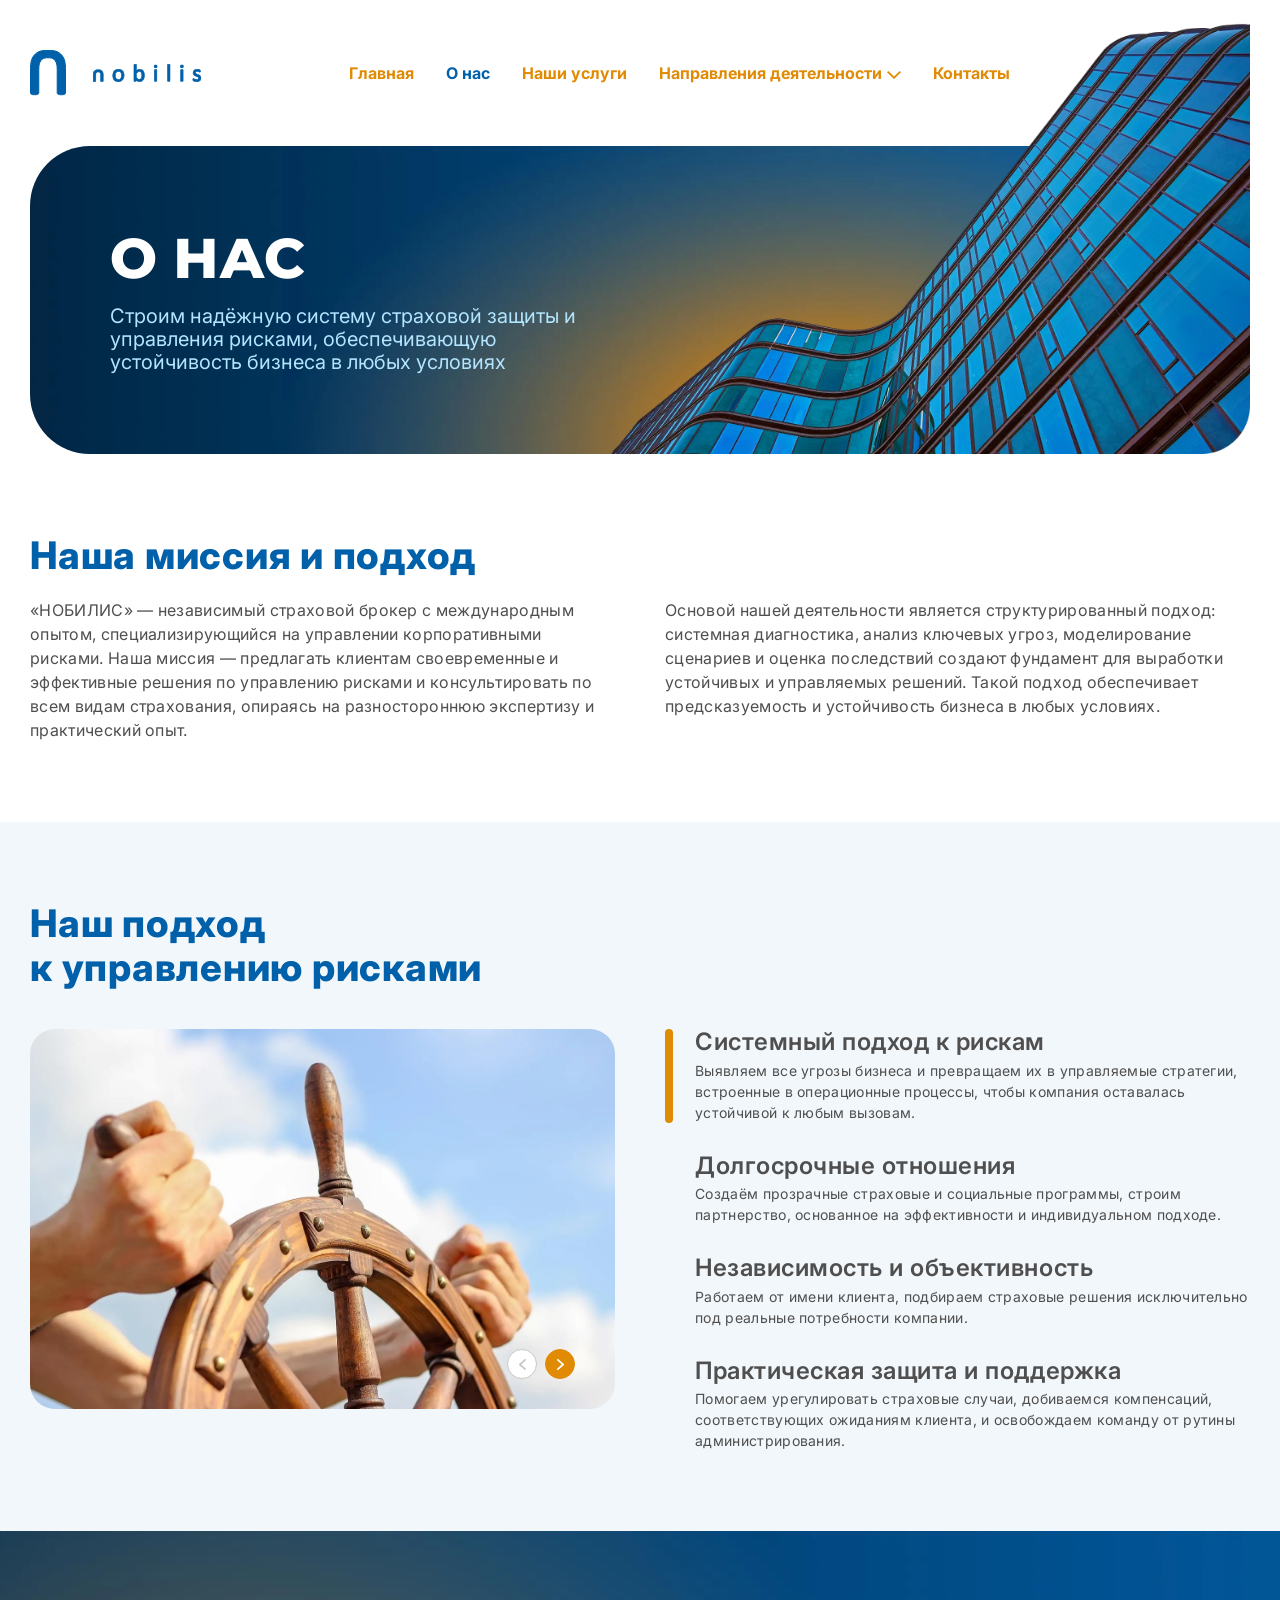
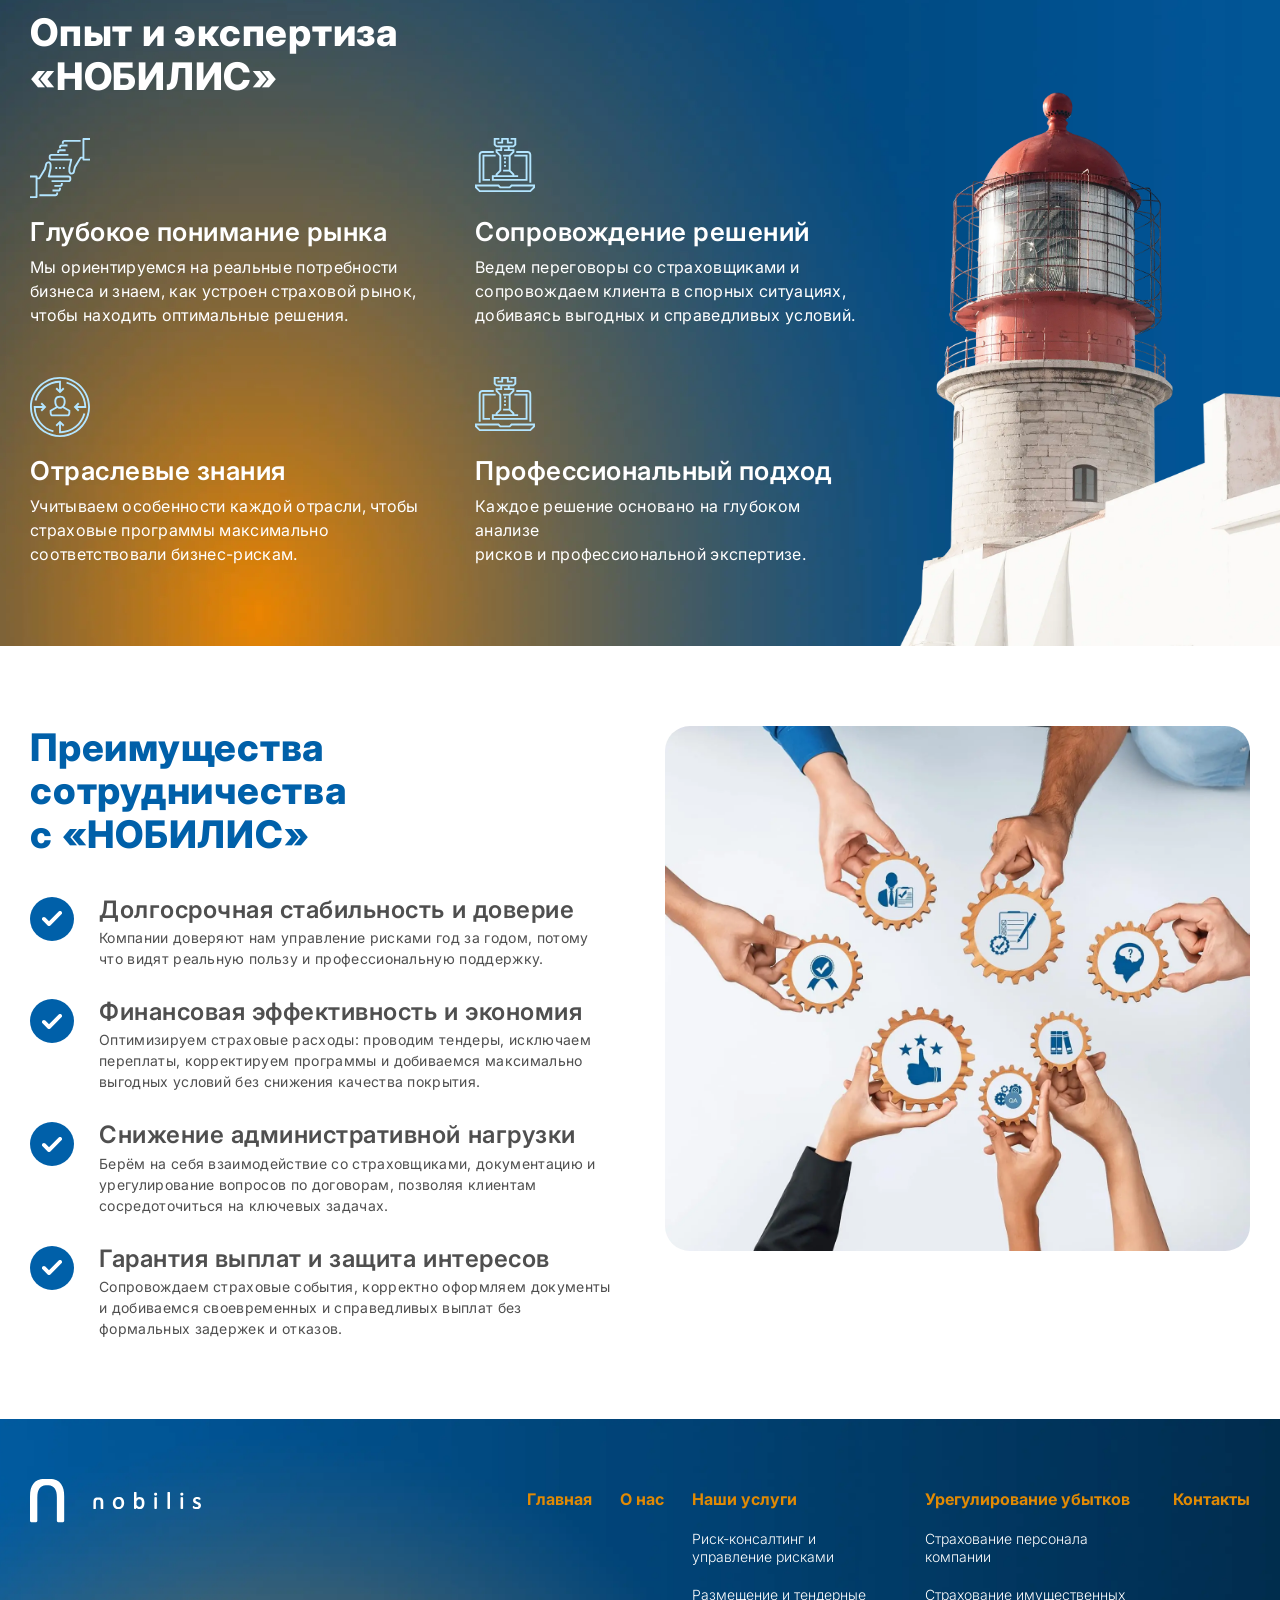
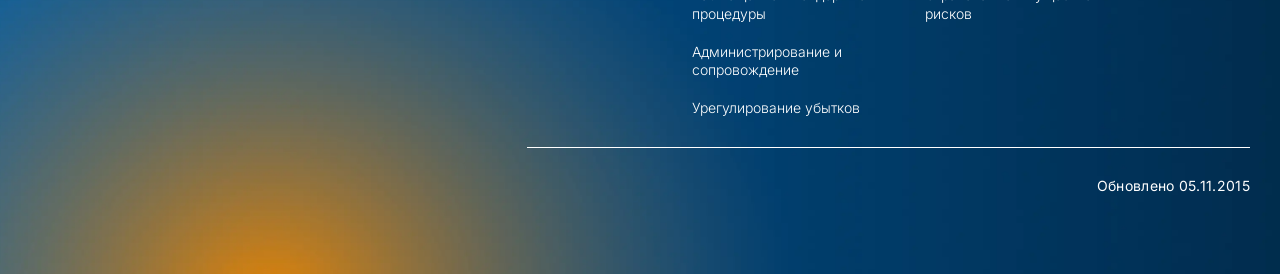
==== commit 27451514: "comment5" ====
--- a/about.html
+++ b/about.html
@@ -7,6 +7,7 @@
 	<meta name="keywords" content="">
 	<link rel="stylesheet" href="css/libs.min.css">
 	<link rel="stylesheet" href="css/style.min.css">
+	<script src="https://api-maps.yandex.ru/2.1/?lang=ru_RU&apikey=9133eb49-3a97-4b2d-90be-6b80a97a5036" type="text/javascript"></script>
 	<title>О нас</title>
 </head>
 
@@ -38,7 +39,7 @@
 								<li><a href="">Страхование персонала компании</a></li>
 							</ul>
 						</li>
-						<li><a href="">Контакты</a></li>
+						<li><a href="contacts.html">Контакты</a></li>
 					</ul>
 					<div class="burger">
 						<span></span>
--- a/css/style.min.css
+++ b/css/style.min.css
@@ -1,2 +1,2 @@
-@import url(https://fonts.googleapis.com/css2?family=Inter:ital,opsz,wght@0,14..32,100..900;1,14..32,100..900&display=swap);@import url(https://fonts.googleapis.com/css2?family=Montserrat:ital,wght@0,100..900;1,100..900&display=swap);*,::after,::before{-webkit-box-sizing:inherit;box-sizing:inherit}*{-webkit-box-sizing:border-box;box-sizing:border-box}a,body,div,form,h1,h2,h3,h4,h5,label,li,p,ul{margin:0;padding:0;border:0;text-decoration:none;line-height:1;-webkit-box-sizing:border-box;box-sizing:border-box}button,input,textarea{outline:0!important;font-family:Inter}button{border:none;cursor:pointer;-webkit-transition:.3s;-o-transition:.3s;transition:.3s}.btn{display:-webkit-box;display:-ms-flexbox;display:flex;-webkit-box-pack:center;-ms-flex-pack:center;justify-content:center;-webkit-box-align:center;-ms-flex-align:center;align-items:center}input:active,input[type=checkbox]:focus,input[type=file]:focus,input[type=radio]:focus,input[type=text]:focus{outline:0!important}html{height:100%;scroll-behavior:smooth;-webkit-box-sizing:border-box;box-sizing:border-box}body{height:100%;background:#fff;font-family:Inter,sans-serif;font-weight:400;color:#4f4f4f;overflow-x:hidden}.fixed-body{overflow:hidden}h1,h2,h3,h4,h5,h6,img,p{margin:0;padding:0;height:auto;-o-object-fit:cover;object-fit:cover}img{display:block}a{color:inherit;text-decoration:none;-webkit-transition:.3s;-o-transition:.3s;transition:.3s}li,ul{margin:0;padding:0;list-style:none}.container{max-width:1630px;padding:0 30px 0 106px;margin:0 auto}@media screen and (max-width:1689px){.container{padding:0 30px}}.wrapper{overflow:hidden}.btn-orange{gap:15px;background:#e18a04;border-radius:12px;color:#fff}.btn-orange:hover{background:#0060a9}.btn-orange .btn-text{line-height:130%;font-weight:700}.btn-orange .btn-icon{width:18px}.btn-orange .btn-icon svg{width:100%;height:auto}.h2{font-size:38px;line-height:115%;font-weight:800;letter-spacing:.76px}.text26{font-size:26px;line-height:110%;font-weight:600;letter-spacing:.52px}.swiper-button-next,.swiper-button-prev{width:30px;height:30px;display:-webkit-box;display:-ms-flexbox;display:flex;-webkit-box-pack:center;-ms-flex-pack:center;justify-content:center;-webkit-box-align:center;-ms-flex-align:center;align-items:center;background:#e18a04;border:1px solid #e18a04;border-radius:50%;opacity:1!important;-webkit-transition:.3s;-o-transition:.3s;transition:.3s}.swiper-button-next:after,.swiper-button-prev:after{display:none}.swiper-button-next:hover,.swiper-button-prev:hover{background:#0060a9;border-color:#0060a9}.swiper-button-next svg,.swiper-button-prev svg{width:7px;height:auto}.swiper-button-next svg path,.swiper-button-prev svg path{-webkit-transition:.3s;-o-transition:.3s;transition:.3s}.swiper-button-next svg{-webkit-transform:rotate(-180deg);-ms-transform:rotate(-180deg);transform:rotate(-180deg)}.swiper-button-disabled{background:#fff;border-color:#c7c7c7}.swiper-button-disabled svg path{fill:#c7c7c7!important}@media screen and (max-width:992px){.container{padding:0 15px}.h2{font-size:32px}.text26{font-size:24px}}@media screen and (max-width:576px){.h2{font-size:28px}.text26{font-size:20px}}.header{position:relative;z-index:5;padding:50px 0}.header__inner{display:-webkit-box;display:-ms-flexbox;display:flex;-webkit-box-pack:justify;-ms-flex-pack:justify;justify-content:space-between;-webkit-box-align:center;-ms-flex-align:center;align-items:center;gap:37px;padding-right:290px}.header__logo{width:172px;-ms-flex-negative:0;flex-shrink:0;display:block}.header__logo img{width:100%}.header__list{display:-webkit-box;display:-ms-flexbox;display:flex;-webkit-box-align:start;-ms-flex-align:start;align-items:start;gap:37px}.header__list li{position:relative}.header__list li a{font-size:19px;line-height:130%;font-weight:700;color:#e18a04}.header__list .active,.header__list li a:hover{color:#0060a9}.header .has-dropdown--active .dropdown-arrow{-webkit-transform:rotate(-180deg);-ms-transform:rotate(-180deg);transform:rotate(-180deg)}.header .has-dropdown--active .dropdown{-webkit-transform:translateY(0);-ms-transform:translateY(0);transform:translateY(0);opacity:1;pointer-events:auto}.header .dropdown{position:absolute;top:100%;left:-20px;-webkit-transform:translateY(-8px);-ms-transform:translateY(-8px);transform:translateY(-8px);min-width:280px;background:#fff;border-radius:12px;-webkit-box-shadow:0 8px 24px rgba(0,0,0,.12);box-shadow:0 8px 24px rgba(0,0,0,.12);padding:20px 0;opacity:0;pointer-events:none;-webkit-transition:.125s;-o-transition:.125s;transition:.125s}.header .dropdown li a{display:block;padding:10px 20px;font-size:16px;line-height:130%;white-space:nowrap;color:#333}.header .dropdown li a:hover{background:rgba(0,96,169,.06);color:#0060a9}.header .dropdown-show{display:-webkit-box;display:-ms-flexbox;display:flex;-webkit-box-align:center;-ms-flex-align:center;align-items:center;gap:5px}.header .dropdown-show:hover .dropdown-arrow svg path{fill:#0060a9}.header .dropdown-arrow{width:14px;-ms-flex-negative:0;flex-shrink:0;-webkit-transition:.3s;-o-transition:.3s;transition:.3s}.header .dropdown-arrow svg{width:100%;height:auto}.header .dropdown-arrow svg path{-webkit-transition:.3s;-o-transition:.3s;transition:.3s}.burger{display:none}@media screen and (max-width:1400px){.header__inner{gap:32px;padding-right:240px}.header__list{gap:32px}.header__list li a{font-size:16px}.header .dropdown li a{font-size:14px}}@media screen and (max-width:1200px){.header{padding:40px 0}.header__inner{padding-right:0}.header__list li a{font-size:14px}.header .dropdown{min-width:260px}.header .dropdown li a{padding:8px 16px;font-size:12px}}@media screen and (max-width:992px){.header{padding:24px 0}.header__list{position:fixed;z-index:10;top:0;left:0;width:100%;height:100%;-webkit-box-orient:vertical;-webkit-box-direction:normal;-ms-flex-direction:column;flex-direction:column;-webkit-box-align:center;-ms-flex-align:center;align-items:center;text-align:center;background:#fff;padding:100px 15px;opacity:0;pointer-events:none;-webkit-transition:.3s;-o-transition:.3s;transition:.3s}.header__list--active{opacity:1;pointer-events:auto}.header .has-dropdown--active .dropdown{display:block}.header .dropdown{position:static;-webkit-transform:unset;-ms-transform:unset;transform:unset;display:none;background:rgba(0,0,0,0);-webkit-box-shadow:unset;box-shadow:unset;padding:20px 0 0;opacity:1;pointer-events:auto}.header .dropdown-show{-webkit-box-pack:center;-ms-flex-pack:center;justify-content:center}.header .dropdown li:not(:last-child){margin-bottom:20px}.header .dropdown li a{padding:0;color:#e18a04}.burger{position:relative;z-index:12;width:32px;height:20px;display:block;cursor:pointer}.burger span{position:absolute;left:0;width:100%;height:2px;background:#0060a9;border-radius:3px;-webkit-transition:.3s;-o-transition:.3s;transition:.3s}.burger span:nth-child(1){top:0}.burger span:nth-child(2){position:absolute;top:50%;-webkit-transform:translate(0,-50%);-ms-transform:translate(0,-50%);transform:translate(0,-50%)}.burger span:nth-child(3){bottom:0}.burger--active span:nth-child(1){top:9px;-webkit-transform:rotate(-45deg);-ms-transform:rotate(-45deg);transform:rotate(-45deg)}.burger--active span:nth-child(2){display:none}.burger--active span:nth-child(3){bottom:9px;-webkit-transform:rotate(45deg);-ms-transform:rotate(45deg);transform:rotate(45deg)}}.main{padding-top:50px;color:#fff}.main .container{padding-left:0}.main__inner{position:relative;background-image:url(../img/main-bg.webp);background-repeat:no-repeat;background-position:center;background-size:cover;border-radius:90px;padding:108px 30px 122px 106px}.main__desc{position:relative;z-index:3;max-width:700px}.main__subtitle{font-size:23px;line-height:226%;text-transform:uppercase;margin-bottom:30px}.main__title{font-family:Montserrat;font-size:66px;line-height:115%;font-weight:800;text-transform:uppercase;margin-bottom:30px}.main__text{font-size:23px;line-height:115%;color:#b3e5ff;margin-bottom:30px}.main__btn{height:60px;display:-webkit-inline-box;display:-ms-inline-flexbox;display:inline-flex;padding:5px 40px}.main__btn .btn-text{font-size:18px}.main__img{position:absolute;z-index:2;right:0;bottom:0;max-width:1125px;pointer-events:none}.main__img img{max-width:100%}.info{padding:100px 0}.info__inner{display:-webkit-box;display:-ms-flexbox;display:flex;-webkit-box-pack:justify;-ms-flex-pack:justify;justify-content:space-between;-webkit-box-align:start;-ms-flex-align:start;align-items:start;gap:50px}.info__left{width:50%;max-width:679px}.info__right{width:50%;max-width:648px}.info__title{max-width:542px;color:#0060a9;margin-bottom:20px}.info__text{display:grid;grid-template-columns:100%;gap:10px}.info__text p{font-size:16px;line-height:150%;letter-spacing:.32px}.info__items{display:grid;grid-template-columns:repeat(2,calc(50% - 15px));gap:55px 30px}.info__item-title{display:-webkit-box;display:-ms-flexbox;display:flex;-webkit-box-align:end;-ms-flex-align:end;align-items:flex-end;gap:10px;font-family:Montserrat;font-size:100px;line-height:90%;font-weight:800;color:#0060a9;margin-bottom:7px}.info__item-title sup{font-size:16px;line-height:100%;letter-spacing:.32px}.info__item-title p{display:-webkit-box;display:-ms-flexbox;display:flex;-webkit-box-align:center;-ms-flex-align:center;align-items:center}.info__item-title .plus{font-size:100px;line-height:90%;font-weight:400}.info__item-text p{font-size:16px;line-height:150%;letter-spacing:.32px}.partner{background-image:url(../img/partner-bg.webp);background-repeat:no-repeat;background-position:center;background-size:cover;color:#fff}.partner__inner{position:relative;display:-webkit-box;display:-ms-flexbox;display:flex;-webkit-box-pack:justify;-ms-flex-pack:justify;justify-content:space-between;-webkit-box-align:start;-ms-flex-align:start;align-items:start;gap:50px;padding:100px 0}.partner__title{position:relative;z-index:2}.partner__items{position:relative;z-index:2;max-width:620px;display:grid;grid-template-columns:100%;gap:30px}.partner__item{display:-webkit-box;display:-ms-flexbox;display:flex;-webkit-box-align:start;-ms-flex-align:start;align-items:start;gap:25px}.partner__item-icon{width:60px;-ms-flex-negative:0;flex-shrink:0}.partner__item-icon img{max-width:100%}.partner__item-title{margin-bottom:5px}.partner__item-text{font-size:16px;line-height:150%;letter-spacing:.32px}.partner__img{position:absolute;left:270px;bottom:0;max-width:586px;pointer-events:none}.partner__img img{width:100%}.advantages{padding:100px 0}.advantages__items{display:grid;grid-template-columns:repeat(3,calc(33.3333333333% - 17.3333333333px));gap:26px}.advantages__title{color:#0060a9}.advantages__item{position:relative;display:-webkit-box;display:-ms-flexbox;display:flex;-webkit-box-orient:vertical;-webkit-box-direction:normal;-ms-flex-direction:column;flex-direction:column;background:#0060a9;border-radius:25px;padding:30px 36px 70px;color:#fff;overflow:hidden}.advantages__item:nth-child(1){background:rgba(0,0,0,0);border-radius:0;padding:0}.advantages__item-title{margin-bottom:5px}.advantages__item-text{font-size:16px;line-height:150%;letter-spacing:.32px}.advantages__item-number{position:absolute;right:36px;bottom:-10px;font-family:Montserrat;font-size:80px;line-height:88%;font-weight:900;color:#b3e5ff}.services{background:rgba(0,96,169,.05);padding:100px 0}.services-top{display:-webkit-box;display:-ms-flexbox;display:flex;-webkit-box-pack:justify;-ms-flex-pack:justify;justify-content:space-between;-webkit-box-align:end;-ms-flex-align:end;align-items:flex-end;gap:50px;margin-bottom:40px}.services__group{max-width:680px}.services__title{color:#0060a9;margin-bottom:20px}.services__text{font-size:16px;line-height:150%;letter-spacing:.32px}.services__btn{height:60px;-ms-flex-negative:0;flex-shrink:0;padding:5px 50px}.services__btn .btn-text{font-size:18px}.services__slider{position:relative;max-width:679px}.services .swiper{overflow:unset}.services .swiper-wrapper{-webkit-box-align:stretch;-ms-flex-align:stretch;align-items:stretch}.services .swiper-slide{height:auto}.services .swiper-slide-prev .service-card__wrap{-webkit-transform:translateX(302px);-ms-transform:translateX(302px);transform:translateX(302px)}.services .swiper-slide-prev+.swiper-slide-prev .service-card__wrap,.services .swiper-slide:has(+.swiper-slide-prev) .service-card__wrap{-webkit-transform:translateX(604px);-ms-transform:translateX(604px);transform:translateX(604px)}.services .swiper-slide-prev+.swiper-slide+.swiper-slide-prev .service-card__wrap,.services .swiper-slide:has(+.swiper-slide+.swiper-slide-prev) .service-card__wrap{-webkit-transform:translateX(906px);-ms-transform:translateX(906px);transform:translateX(906px)}.services .swiper-slide-prev+.swiper-slide+.swiper-slide+.swiper-slide-prev .service-card__wrap,.services .swiper-slide:has(+.swiper-slide+.swiper-slide+.swiper-slide-prev) .service-card__wrap{-webkit-transform:translateX(1208px);-ms-transform:translateX(1208px);transform:translateX(1208px)}.services .swiper-slide-prev+.swiper-slide+.swiper-slide+.swiper-slide+.swiper-slide-prev .service-card__wrap,.services .swiper-slide:has(+.swiper-slide+.swiper-slide+.swiper-slide+.swiper-slide-prev) .service-card__wrap{-webkit-transform:translateX(1510px);-ms-transform:translateX(1510px);transform:translateX(1510px)}.services .swiper-slide-next~.swiper-slide .service-card__wrap{-webkit-transform:translateX(-302px);-ms-transform:translateX(-302px);transform:translateX(-302px)}.services .swiper-slide-next~.swiper-slide~.swiper-slide .service-card__wrap{-webkit-transform:translateX(-604px);-ms-transform:translateX(-604px);transform:translateX(-604px)}.services .swiper-slide-next~.swiper-slide~.swiper-slide~.swiper-slide .service-card__wrap{-webkit-transform:translateX(-906px);-ms-transform:translateX(-906px);transform:translateX(-906px)}.services .swiper-slide-next~.swiper-slide~.swiper-slide~.swiper-slide~.swiper-slide .service-card__wrap{-webkit-transform:translateX(-1208px);-ms-transform:translateX(-1208px);transform:translateX(-1208px)}.services .swiper-slide-next~.swiper-slide~.swiper-slide~.swiper-slide~.swiper-slide~.swiper-slide .service-card__wrap{-webkit-transform:translateX(-1510px);-ms-transform:translateX(-1510px);transform:translateX(-1510px)}.services .swiper-slide-active .service-card__wrap{max-width:100%!important}.services .swiper-slide-active .service-card__desc{background:#0060a9}.services .swiper-slide-active .service-card__btn{background:rgba(0,0,0,0)}.services .swiper-slide-active .service-card__btn:before{content:"";position:absolute;top:50%;left:50%;-webkit-transform:translate(-50%,-50%);-ms-transform:translate(-50%,-50%);transform:translate(-50%,-50%);width:50px;height:50px;background:#e18a04;border-radius:50%}.services .swiper-slide-active .service-card__btn svg{width:18px}.services .swiper-slide-active .service-card__btn svg path{fill:#fff}.services .slider-nav{display:-webkit-box;display:-ms-flexbox;display:flex;-webkit-box-align:center;-ms-flex-align:center;align-items:center;gap:8px;margin-top:30px}.services .swiper-button-next,.services .swiper-button-prev{position:static;margin:0!important}.service-card{color:#fff}.service-card__wrap{max-width:377px;height:100%;display:-webkit-box;display:-ms-flexbox;display:flex;-webkit-box-orient:vertical;-webkit-box-direction:normal;-ms-flex-direction:column;flex-direction:column}.service-card__img{position:relative;display:block;border-radius:40px 40px 0 0;overflow:hidden}.service-card__img:hover img{-webkit-transform:scale(1.2);-ms-transform:scale(1.2);transform:scale(1.2)}.service-card__img img{width:100%;height:437px;border-radius:40px 40px 0 0;-webkit-transition:.5s;-o-transition:.5s;transition:.5s}.service-card__desc{-webkit-box-flex:1;-ms-flex-positive:1;flex-grow:1;background:#e18a04;border-radius:0 0 40px 40px;padding:25px 28px}.service-card__title{display:block;margin-bottom:8px;display:-webkit-box;-webkit-line-clamp:2;-webkit-box-orient:vertical;overflow:hidden;-o-text-overflow:ellipsis;text-overflow:ellipsis}.service-card__group{display:-webkit-box;display:-ms-flexbox;display:flex;-webkit-box-pack:justify;-ms-flex-pack:justify;justify-content:space-between;-webkit-box-align:end;-ms-flex-align:end;align-items:flex-end;gap:40px}.service-card__text{max-width:410px;display:-webkit-box;-webkit-line-clamp:2;-webkit-box-orient:vertical;overflow:hidden;-o-text-overflow:ellipsis;text-overflow:ellipsis}.service-card__btn{position:relative;width:25px;height:25px;-ms-flex-negative:0;flex-shrink:0;display:-webkit-box;display:-ms-flexbox;display:flex;-webkit-box-pack:center;-ms-flex-pack:center;justify-content:center;-webkit-box-align:center;-ms-flex-align:center;align-items:center;background:#fff;border-radius:50%}.service-card__btn svg{position:relative;z-index:2;width:9px;height:auto}.areas{position:relative;background-image:url(../img/areas-bg.webp);background-repeat:no-repeat;background-position:center;background-size:cover;padding:100px 0 120px;color:#fff}.areas .container{position:relative;z-index:2}.areas__inner{max-width:1220px;display:-webkit-box;display:-ms-flexbox;display:flex;-webkit-box-pack:justify;-ms-flex-pack:justify;justify-content:space-between;-webkit-box-align:start;-ms-flex-align:start;align-items:start;gap:50px;margin-left:auto}.areas__group{max-width:780px}.areas__text{margin-bottom:45px}.areas__text p{font-size:16px;line-height:150%;letter-spacing:.32px}.areas__items{display:grid;grid-template-columns:repeat(2,calc(50% - 15px));gap:30px}.areas__item-icon{width:74px;height:60px;margin-bottom:15px}.areas__item-icon img{max-width:100%;max-height:100%}.areas__item-text,.areas__item-title{margin-bottom:8px}.areas__item-text p{font-size:16px;line-height:150%;letter-spacing:.32px}.areas__item-link{display:-webkit-box;display:-ms-flexbox;display:flex;-webkit-box-align:center;-ms-flex-align:center;align-items:center;gap:32px;font-size:18px;line-height:133%;font-weight:700;color:#e18a04}.areas__item-link:hover{color:#fff}.areas__item-link:hover svg path{fill:#fff}.areas__item-link svg{width:18px;height:auto;-ms-flex-negative:0;flex-shrink:0}.areas__item-link svg path{-webkit-transition:.3s;-o-transition:.3s;transition:.3s}.areas__img{position:absolute;left:0;bottom:0;width:44.5%}.areas__img img{max-width:100%}.areas__img2{position:absolute;right:0;bottom:0;max-width:30.21%;pointer-events:none}.areas__img2 img{width:100%;max-width:580px}.partners{background:rgba(0,96,169,.05);padding:100px 0}.partners__inner{position:relative;padding-right:437px}.partners__group{position:absolute;top:0;right:0;max-width:369px;width:100%}.partners__title{color:#0060a9;margin-bottom:40px}.partners .slider-nav{display:-webkit-box;display:-ms-flexbox;display:flex;-webkit-box-align:center;-ms-flex-align:center;align-items:center;gap:8px}.partners .swiper-button-next,.partners .swiper-button-prev{position:static;margin:0!important}.partner-card{height:102px;display:-webkit-box;display:-ms-flexbox;display:flex;-webkit-box-pack:center;-ms-flex-pack:center;justify-content:center;-webkit-box-align:center;-ms-flex-align:center;align-items:center;background:#fff;border-radius:20px;padding:16px}.partner-card img{max-width:85%;max-height:100%}.faq{padding:100px 0}.faq__inner{display:-webkit-box;display:-ms-flexbox;display:flex;-webkit-box-pack:justify;-ms-flex-pack:justify;justify-content:space-between;-webkit-box-align:center;-ms-flex-align:center;align-items:center;gap:50px}.faq__desc{width:47.5%;max-width:624px}.faq__img{width:52.5%}.faq__img img{width:100%;min-height:392px;border-radius:40px}.faq__title{color:#0060a9;margin-bottom:20px}.faq__items{display:grid;grid-template-columns:100%;gap:30px}.faq .item-show{display:-webkit-box;display:-ms-flexbox;display:flex;-webkit-box-pack:justify;-ms-flex-pack:justify;justify-content:space-between;-webkit-box-align:end;-ms-flex-align:end;align-items:flex-end;gap:30px;cursor:pointer}.faq .item-show--active .item-btn{-webkit-transform:rotate(-180deg);-ms-transform:rotate(-180deg);transform:rotate(-180deg)}.faq .item-show--active .item-btn:after{display:none}.faq .item-title{margin-bottom:8px}.faq .item-subtitle{font-size:16px;line-height:150%;letter-spacing:.32px}.faq .item-btn{position:relative;width:50px;height:50px;-ms-flex-negative:0;flex-shrink:0;background:#e18a04;border-radius:50%;-webkit-transition:.3s;-o-transition:.3s;transition:.3s}.faq .item-btn:before{content:"";position:absolute;top:50%;left:50%;-webkit-transform:translate(-50%,-50%);-ms-transform:translate(-50%,-50%);transform:translate(-50%,-50%);width:17px;height:2px;background:#fff}.faq .item-btn:after{content:"";position:absolute;top:50%;left:50%;-webkit-transform:translate(-50%,-50%);-ms-transform:translate(-50%,-50%);transform:translate(-50%,-50%);width:2px;height:17px;background:#fff}.faq .item-text p{font-size:15px;line-height:150%}.faq .item-hidden{display:none;padding-top:10px}.news{background:rgba(0,96,169,.05);padding:100px 0}.news__title{color:#0060a9;margin-bottom:40px}.news__slider{position:relative;max-width:1116px}.news .swiper{overflow:unset;height:auto}.news .swiper-wrapper{-webkit-box-align:stretch;-ms-flex-align:stretch;align-items:stretch}.news .slider-nav{display:-webkit-box;display:-ms-flexbox;display:flex;-webkit-box-align:center;-ms-flex-align:center;align-items:center;gap:8px;margin-top:30px}.news .swiper-button-next,.news .swiper-button-prev{position:static;margin:0!important}.news-card{position:relative}.news-card__img{position:relative;display:block;border-radius:40px;padding-bottom:125%;overflow:hidden}.news-card__img:hover img{-webkit-transform:scale(1.2);-ms-transform:scale(1.2);transform:scale(1.2)}.news-card__img img{position:absolute;top:0;left:0;width:100%;height:100%;border-radius:40px;-webkit-transition:.5s;-o-transition:.5s;transition:.5s}.news-card__desc{position:absolute;z-index:2;left:0;bottom:0;width:100%;padding:35px 30px;color:#fff}.news-card__title{display:block;margin-bottom:8px}.news-card__title:hover{color:#e18a04}.news-card__text{margin-bottom:16px}.news-card__date,.news-card__text p{font-size:16px;line-height:150%;letter-spacing:.32px}.news-card__btn{position:absolute;z-index:3;right:30px;bottom:30px;width:50px;height:50px;display:-webkit-box;display:-ms-flexbox;display:flex;-webkit-box-pack:center;-ms-flex-pack:center;justify-content:center;-webkit-box-align:center;-ms-flex-align:center;align-items:center;background:#e18a04;border-radius:50%;cursor:pointer}.news-card__btn svg{width:17px;height:auto}@media screen and (max-width:1689px){.main{padding-top:0}.main .container{padding-left:30px}.main__inner{padding:100px}.main__img{max-width:1040px}}@media screen and (max-width:1600px){.areas__img{width:40%}}@media screen and (max-width:1400px){.main__inner{border-radius:80px;padding:80px}.main__subtitle{font-size:20px}.main__title{font-size:56px}.main__text{font-size:20px}.main__img{max-width:890px}.info{padding:80px 0}.info__item-title,.info__item-title .plus{font-size:80px}.partner__inner{padding:80px 0}.partner__img{left:170px;max-width:450px}.advantages{padding:80px 0}.advantages__item{padding:30px 30px 70px}.services{padding:80px 0}.areas{background-position:right center;padding:80px 0}.areas__img{width:35%}.areas__img2{right:-40px;max-width:420px}.partners{padding:80px 0}.partners__inner{padding-right:420px}.partners__group{max-width:370px}.faq{padding:60px 0}.news{padding:80px 0}}@media screen and (max-width:1200px){.main__img{max-width:820px}.info__text p{font-size:14px}.info__item-title,.info__item-title .plus{font-size:60px}.info__item-text p{font-size:14px}.areas__img2{right:-100px}.partner__img{left:100px;max-width:300px}.partners__inner{padding-right:0;padding-bottom:60px}.partners__group{position:static;max-width:100%;margin-bottom:30px}.partners__title{margin:0}.partners .slider-nav{position:absolute;left:0;bottom:0}}@media screen and (max-width:992px){.main .container{padding:0 15px}.main__inner{border-radius:40px;padding:80px 60px}.main__subtitle{font-size:18px}.main__title{font-size:40px}.main__text{font-size:18px}.main__btn{height:50px;padding:5px 30px}.main__btn .btn-text{font-size:16px}.main__img{max-width:580px}.info{padding:60px 0}.info__inner{-webkit-box-orient:vertical;-webkit-box-direction:normal;-ms-flex-direction:column;flex-direction:column;gap:30px}.info__left,.info__right{width:100%;max-width:100%}.info__title{max-width:100%}.partner__inner{-webkit-box-orient:vertical;-webkit-box-direction:normal;-ms-flex-direction:column;flex-direction:column;gap:30px;padding:60px 0}.partner__items{max-width:100%}.partner__item-icon{width:40px}.partner__item-text{font-size:14px}.partner__img{max-width:450px;left:unset;right:0;opacity:.1}.advantages{padding:60px 0}.advantages__items{grid-template-columns:repeat(2,calc(50% - 8px));gap:16px}.advantages__item{border-radius:16px;padding:25px 25px 70px}.advantages__item-text{font-size:14px}.advantages__item-number{font-size:60px}.services{padding:60px 0}.services__top{margin-bottom:30px}.services__group{max-width:605px}.services__text{font-size:14px}.services__btn{height:50px;padding:5px 30px}.services__btn .btn-text{font-size:16px}.services__slider{max-width:100%}.services .swiper{overflow:hidden}.services .swiper-slide .service-card__wrap{max-width:100%!important;-webkit-transform:unset!important;-ms-transform:unset!important;transform:unset!important}.services .swiper-slide-active .service-card__btn{background:#e18a04}.services .swiper-slide-active .service-card__btn svg{width:12px}.services .swiper-slide-active .service-card__btn:before{display:none}.service-card__img{border-radius:16px 16px 0 0;padding-bottom:64%}.service-card__img img{position:absolute;top:0;left:0;width:100%;height:100%;border-radius:16px 16px 0 0}.service-card__desc{border-radius:0 0 16px 16px;padding:25px}.service-card__text{font-size:14px}.service-card__btn{width:30px;height:30px}.service-card__btn svg{width:12px}.areas{padding:60px 0}.areas__text{margin-bottom:40px}.areas__item-text p,.areas__text p{font-size:14px}.areas__item-link{font-size:16px}.areas__img2{right:0;opacity:.2}.partners{padding:60px 0}.partner-card{border-radius:12px}.faq{padding:60px 0}.faq__inner{-webkit-box-orient:vertical;-webkit-box-direction:normal;-ms-flex-direction:column;flex-direction:column;-webkit-box-align:start;-ms-flex-align:start;align-items:start;gap:30px}.faq__desc{width:100%;max-width:100%}.faq__img{width:100%;-webkit-box-ordinal-group:0;-ms-flex-order:-1;order:-1}.faq__img img{min-height:250px;border-radius:12px}.faq .item-subtitle{font-size:14px}.faq .item-text p{font-size:13px}.news{padding:60px 0}.news__title{margin-bottom:30px}.news-card__img,.news-card__img img{border-radius:12px}.news-card__desc{padding:30px 25px}.news-card__date,.news-card__text p{font-size:14px}.news-card__btn{right:25px;bottom:25px;width:40px;height:40px}.news-card__btn svg{width:14px}}@media screen and (max-width:768px){.main__img{max-width:460px}.services__inner{position:relative;padding-bottom:80px}.services__group{max-width:100%}.services__btn{position:absolute;left:50%;bottom:0;-webkit-transform:translate(-50%,0);-ms-transform:translate(-50%,0);transform:translate(-50%,0);width:-webkit-max-content;width:-moz-max-content;width:max-content}.services .swiper{overflow:unset}.services .slider-nav{-webkit-box-pack:center;-ms-flex-pack:center;justify-content:center}.areas__inner{-webkit-box-orient:vertical;-webkit-box-direction:normal;-ms-flex-direction:column;flex-direction:column;gap:30px}.areas__text{margin-bottom:30px}.areas__img{width:100%;max-width:450px;opacity:.2}}@media screen and (max-width:576px){.main__inner{border-radius:20px;padding:40px 20px;overflow:hidden}.main__subtitle{font-size:16px;margin-bottom:20px}.main__title{font-size:32px;margin-bottom:20px}.main__text{font-size:16px;margin-bottom:20px}.main__btn{width:100%;padding:5px 10px}.main__img{max-width:340px}.info__items{grid-template-columns:100%;gap:30px}.advantages__items,.areas__items{grid-template-columns:100%}.partner-card{height:80px}.news-card__desc{padding:25px 20px}.news-card__btn{right:20px;bottom:20px}}.main--about .main__inner{background-image:url(../img/main-bg--2.webp);border-radius:60px;padding:108px 30px 108px 108px}.main--about .main__desc{max-width:590px}.main--about .main__text{margin:0!important}.main--about .main__img{max-width:787px}.mission{padding:100px 0}.mission__title{color:#0060a9;margin-bottom:20px}.mission__text{display:grid;grid-template-columns:repeat(2,calc(50% - 25px));gap:20px 50px}.mission__text p{max-width:680px;font-size:16px;line-height:150%;letter-spacing:.32px}.risks{background:rgba(0,96,169,.05);padding:100px 0}.risks__title{color:#0060a9;margin-bottom:40px}.risks__sliders{display:-webkit-box;display:-ms-flexbox;display:flex;-webkit-box-pack:justify;-ms-flex-pack:justify;justify-content:space-between;-webkit-box-align:start;-ms-flex-align:start;align-items:start;gap:50px}.risks .images-slider{width:50%;max-width:710px;margin:0!important}.risks .images-slider .swiper-slide{position:relative;min-height:447px;padding-bottom:63%}.risks .images-slider .swiper-slide img{position:absolute;top:0;left:0;width:100%;height:100%;border-radius:25px}.risks .text-slider{width:50%;max-width:672px;margin:0!important}.risks .text-slider .swiper-wrapper{-webkit-box-orient:vertical;-webkit-box-direction:normal;-ms-flex-direction:column;flex-direction:column;gap:30px}.risks .text-slider .swiper-slide{position:relative;padding-left:22px;margin:0!important;cursor:pointer}.risks .text-slider .swiper-slide:before{content:"";position:absolute;top:0;left:0;width:8px;height:100%;background:#e18a04;border-radius:5px;opacity:0;-webkit-transition:.125s;-o-transition:.125s;transition:.125s}.risks .text-slider .swiper-slide-thumb-active:before{opacity:1}.risks .slider-nav{position:absolute;z-index:2;right:40px;bottom:30px;display:-webkit-box;display:-ms-flexbox;display:flex;-webkit-box-align:center;-ms-flex-align:center;align-items:center;gap:8px}.risks .swiper-button-next,.risks .swiper-button-prev{position:static;margin:0!important}.risks__title2{margin-bottom:4px}.risks__text p{font-size:16px;line-height:150%;letter-spacing:.32px}.areas--2{background-image:url(../img/areas-bg2.webp)}.areas--2 .areas__inner{max-width:1080px;display:block;margin:0}.areas--2 .areas__title{margin-bottom:40px}.areas--2 .areas__items{grid-template-columns:repeat(2,calc(50% - 25px));gap:50px}.areas--2 .areas__item-icon{margin-bottom:20px}.areas--2 .areas__item-text{margin:0}.advantages2{padding:100px 0}.advantages2__inner{display:-webkit-box;display:-ms-flexbox;display:flex;-webkit-box-pack:justify;-ms-flex-pack:justify;justify-content:space-between;-webkit-box-align:start;-ms-flex-align:start;align-items:start;gap:50px}.advantages2__desc{width:50%;max-width:680px}.advantages2__img{width:50%;max-width:712px}.advantages2__img img{width:100%;min-height:500px;border-radius:25px}.advantages2__title{color:#0060a9;margin-bottom:40px}.advantages2__items{display:grid;grid-template-columns:100%;gap:30px}.advantages2__item{display:-webkit-box;display:-ms-flexbox;display:flex;-webkit-box-align:start;-ms-flex-align:start;align-items:start;gap:25px}.advantages2__item-icon{width:44px;height:44px;-ms-flex-negative:0;flex-shrink:0;display:-webkit-box;display:-ms-flexbox;display:flex;-webkit-box-pack:center;-ms-flex-pack:center;justify-content:center;-webkit-box-align:center;-ms-flex-align:center;align-items:center;background:#0060a9;border-radius:50%}.advantages2__item-icon img{width:20px}.advantages2__item-title{margin-bottom:4px}.advantages2__item-text p{font-size:16px;line-height:150%;letter-spacing:.32px}@media screen and (max-width:1500px){.areas--2 .areas__inner{max-width:960px}}@media screen and (max-width:1400px){.main--about .main__inner{padding:80px}.main--about .main__desc{max-width:500px}.main--about .main__img{max-width:640px}.mission,.risks{padding:80px 0}.risks .images-slider .swiper-slide{min-height:380px}.risks__title2{font-size:24px}.risks__text p{font-size:14px}.areas--2{background-position:center;padding-right:380px}.advantages2{padding:80px 0}.advantages2__item-title{font-size:24px}.advantages2__item-text p{font-size:14px}}@media screen and (max-width:1200px){.main--about .main__img{max-width:540px}.areas--2{padding-right:290px}}@media screen and (max-width:992px){.main--about .main__inner{border-radius:40px;padding:80px 60px}.main--about .main__desc{max-width:440px}.main--about .main__img{max-width:400px}.mission{padding:60px 0}.mission__text{grid-template-columns:100%;gap:16px}.mission__text p{max-width:100%;font-size:14px}.risks{padding:60px 0}.risks__title{margin-bottom:30px}.risks__sliders{-webkit-box-orient:vertical;-webkit-box-direction:normal;-ms-flex-direction:column;flex-direction:column;gap:30px}.risks .images-slider{width:100%;max-width:100%}.risks .images-slider .swiper-slide{min-height:240px;padding-bottom:50%}.risks .images-slider .swiper-slide img{border-radius:12px}.risks .text-slider{width:100%;max-width:100%}.risks .text-slider .swiper-slide{padding-left:20px}.risks .text-slider .swiper-slide:before{width:4px}.risks .slider-nav{right:50%;bottom:20px;-webkit-transform:translate(50%,0);-ms-transform:translate(50%,0);transform:translate(50%,0)}.areas--2{padding-right:0}.areas--2 .areas__title{margin-bottom:30px}.areas--2 .areas__items{grid-template-columns:repeat(2,calc(50% - 15px));gap:30px}.advantages2{padding:60px 0}.advantages2__inner{-webkit-box-orient:vertical;-webkit-box-direction:normal;-ms-flex-direction:column;flex-direction:column;gap:30px}.advantages2__desc,.advantages2__img{width:100%;max-width:100%}.advantages2__img img{max-height:480px;min-height:240px;border-radius:12px}.advantages2__title{margin-bottom:30px}.advantages2__item{gap:20px}.advantages2__item-icon{width:36px;height:36px}.advantages2__item-icon img{width:16px}}@media screen and (max-width:768px){.main--about .main__inner{overflow:hidden}.main--about .main__img{right:-40px;max-width:340px}}@media screen and (max-width:576px){.main--about .main__inner{border-radius:20px;padding:40px 20px 60px}.main--about .main__desc{max-width:390px}.main--about .main__img{max-width:220px}.risks__title2{font-size:20px}.areas--2 .areas__items{grid-template-columns:100%}.advantages2__item-title{font-size:20px}}.footer{position:relative;z-index:5;background-image:url(../img/footer-bg.webp);background-repeat:no-repeat;background-position:center;background-size:cover;padding:60px 0 80px}.footer__inner{display:-webkit-box;display:-ms-flexbox;display:flex;-webkit-box-pack:justify;-ms-flex-pack:justify;justify-content:space-between;-webkit-box-align:start;-ms-flex-align:start;align-items:start;gap:45px}.footer__logo{width:172px;-ms-flex-negative:0;flex-shrink:0;display:block}.footer__logo img{width:100%}.footer__group{padding-top:10px}.footer__list{display:-webkit-box;display:-ms-flexbox;display:flex;-webkit-box-pack:justify;-ms-flex-pack:justify;justify-content:space-between;-webkit-box-align:start;-ms-flex-align:start;align-items:start;gap:45px;border-bottom:1px solid #fff;padding-bottom:35px}.footer__list li{position:relative;max-width:270px}.footer__list li a{font-size:19px;line-height:130%;font-weight:700;color:#e18a04}.footer__list li a:hover{color:#fff}.footer__list li ul{display:grid;grid-template-columns:100%;gap:20px;margin-top:20px}.footer__list li ul a{font-size:16px;font-weight:300;color:#fff}.footer__list li ul a:hover{color:#e18a04}.footer__text{display:-webkit-box;display:-ms-flexbox;display:flex;-webkit-box-pack:end;-ms-flex-pack:end;justify-content:flex-end;font-size:16px;line-height:115%;letter-spacing:.32px;color:#fff;margin-top:35px}@media screen and (max-width:1400px){.footer__inner{gap:28px}.footer__list{gap:28px;padding-bottom:30px}.footer__list li{max-width:220px}.footer__list li a{font-size:16px}.footer__list li ul a{font-size:14px}.footer__text{font-size:14px;margin-top:30px}}@media screen and (max-width:992px){.footer{padding:40px 0 60px}.footer__inner{-webkit-box-orient:vertical;-webkit-box-direction:normal;-ms-flex-direction:column;flex-direction:column;-webkit-box-align:center;-ms-flex-align:center;align-items:center;gap:30px;text-align:center}.footer__group{width:100%;padding:0}.footer__list{-webkit-box-orient:vertical;-webkit-box-direction:normal;-ms-flex-direction:column;flex-direction:column;-webkit-box-align:center;-ms-flex-align:center;align-items:center;gap:30px}.footer__list li{max-width:100%}.footer__text{-webkit-box-pack:center;-ms-flex-pack:center;justify-content:center}}
+@import url(https://fonts.googleapis.com/css2?family=Inter:ital,opsz,wght@0,14..32,100..900;1,14..32,100..900&display=swap);@import url(https://fonts.googleapis.com/css2?family=Montserrat:ital,wght@0,100..900;1,100..900&display=swap);*,::after,::before{-webkit-box-sizing:inherit;box-sizing:inherit}*{-webkit-box-sizing:border-box;box-sizing:border-box}a,body,div,form,h1,h2,h3,h4,h5,label,li,p,ul{margin:0;padding:0;border:0;text-decoration:none;line-height:1;-webkit-box-sizing:border-box;box-sizing:border-box}button,input,textarea{outline:0!important;font-family:Inter}button{border:none;cursor:pointer;-webkit-transition:.3s;-o-transition:.3s;transition:.3s}.btn{display:-webkit-box;display:-ms-flexbox;display:flex;-webkit-box-pack:center;-ms-flex-pack:center;justify-content:center;-webkit-box-align:center;-ms-flex-align:center;align-items:center}input:active,input[type=checkbox]:focus,input[type=file]:focus,input[type=radio]:focus,input[type=text]:focus{outline:0!important}html{height:100%;scroll-behavior:smooth;-webkit-box-sizing:border-box;box-sizing:border-box}body{height:100%;background:#fff;font-family:Inter,sans-serif;font-weight:400;color:#4f4f4f;overflow-x:hidden}.fixed-body{overflow:hidden}h1,h2,h3,h4,h5,h6,img,p{margin:0;padding:0;height:auto;-o-object-fit:cover;object-fit:cover}img{display:block}a{color:inherit;text-decoration:none;-webkit-transition:.3s;-o-transition:.3s;transition:.3s}li,ul{margin:0;padding:0;list-style:none}.container{max-width:1630px;padding:0 30px 0 106px;margin:0 auto}@media screen and (max-width:1689px){.container{padding:0 30px}}.wrapper{overflow:hidden}.btn-orange{gap:15px;background:#e18a04;border-radius:12px;color:#fff}.btn-orange:hover{background:#0060a9}.btn-orange .btn-text{line-height:130%;font-weight:700}.btn-orange .btn-icon{width:18px}.btn-orange .btn-icon svg{width:100%;height:auto}.h2{font-size:38px;line-height:115%;font-weight:800;letter-spacing:.76px}.text26{font-size:26px;line-height:110%;font-weight:600;letter-spacing:.52px}.swiper-button-next,.swiper-button-prev{width:30px;height:30px;display:-webkit-box;display:-ms-flexbox;display:flex;-webkit-box-pack:center;-ms-flex-pack:center;justify-content:center;-webkit-box-align:center;-ms-flex-align:center;align-items:center;background:#e18a04;border:1px solid #e18a04;border-radius:50%;opacity:1!important;-webkit-transition:.3s;-o-transition:.3s;transition:.3s}.swiper-button-next:after,.swiper-button-prev:after{display:none}.swiper-button-next:hover,.swiper-button-prev:hover{background:#0060a9;border-color:#0060a9}.swiper-button-next svg,.swiper-button-prev svg{width:7px;height:auto}.swiper-button-next svg path,.swiper-button-prev svg path{-webkit-transition:.3s;-o-transition:.3s;transition:.3s}.swiper-button-next svg{-webkit-transform:rotate(-180deg);-ms-transform:rotate(-180deg);transform:rotate(-180deg)}.swiper-button-disabled{background:#fff;border-color:#c7c7c7}.swiper-button-disabled svg path{fill:#c7c7c7!important}@media screen and (max-width:992px){.container{padding:0 15px}.h2{font-size:32px}.text26{font-size:24px}}@media screen and (max-width:576px){.h2{font-size:28px}.text26{font-size:20px}}.header{position:relative;z-index:5;padding:50px 0}.header__inner{display:-webkit-box;display:-ms-flexbox;display:flex;-webkit-box-pack:justify;-ms-flex-pack:justify;justify-content:space-between;-webkit-box-align:center;-ms-flex-align:center;align-items:center;gap:37px;padding-right:290px}.header__logo{width:172px;-ms-flex-negative:0;flex-shrink:0;display:block}.header__logo img{width:100%}.header__list{display:-webkit-box;display:-ms-flexbox;display:flex;-webkit-box-align:start;-ms-flex-align:start;align-items:start;gap:37px}.header__list li{position:relative}.header__list li a{font-size:19px;line-height:130%;font-weight:700;color:#e18a04}.header__list .active,.header__list li a:hover{color:#0060a9}.header .has-dropdown--active .dropdown-arrow{-webkit-transform:rotate(-180deg);-ms-transform:rotate(-180deg);transform:rotate(-180deg)}.header .has-dropdown--active .dropdown{-webkit-transform:translateY(0);-ms-transform:translateY(0);transform:translateY(0);opacity:1;pointer-events:auto}.header .dropdown{position:absolute;top:100%;left:-20px;-webkit-transform:translateY(-8px);-ms-transform:translateY(-8px);transform:translateY(-8px);min-width:280px;background:#fff;border-radius:12px;-webkit-box-shadow:0 8px 24px rgba(0,0,0,.12);box-shadow:0 8px 24px rgba(0,0,0,.12);padding:20px 0;opacity:0;pointer-events:none;-webkit-transition:.125s;-o-transition:.125s;transition:.125s}.header .dropdown li a{display:block;padding:10px 20px;font-size:16px;line-height:130%;white-space:nowrap;color:#333}.header .dropdown li a:hover{background:rgba(0,96,169,.06);color:#0060a9}.header .dropdown-show{display:-webkit-box;display:-ms-flexbox;display:flex;-webkit-box-align:center;-ms-flex-align:center;align-items:center;gap:5px}.header .dropdown-show:hover .dropdown-arrow svg path{fill:#0060a9}.header .dropdown-arrow{width:14px;-ms-flex-negative:0;flex-shrink:0;-webkit-transition:.3s;-o-transition:.3s;transition:.3s}.header .dropdown-arrow svg{width:100%;height:auto}.header .dropdown-arrow svg path{-webkit-transition:.3s;-o-transition:.3s;transition:.3s}.burger{display:none}@media screen and (max-width:1400px){.header__inner{gap:32px;padding-right:240px}.header__list{gap:32px}.header__list li a{font-size:16px}.header .dropdown li a{font-size:14px}}@media screen and (max-width:1200px){.header{padding:40px 0}.header__inner{padding-right:0}.header__list li a{font-size:14px}.header .dropdown{min-width:260px}.header .dropdown li a{padding:8px 16px;font-size:12px}}@media screen and (max-width:992px){.header{padding:24px 0}.header__list{position:fixed;z-index:10;top:0;left:0;width:100%;height:100%;-webkit-box-orient:vertical;-webkit-box-direction:normal;-ms-flex-direction:column;flex-direction:column;-webkit-box-align:center;-ms-flex-align:center;align-items:center;text-align:center;background:#fff;padding:100px 15px;opacity:0;pointer-events:none;-webkit-transition:.3s;-o-transition:.3s;transition:.3s}.header__list--active{opacity:1;pointer-events:auto}.header .has-dropdown--active .dropdown{display:block}.header .dropdown{position:static;-webkit-transform:unset;-ms-transform:unset;transform:unset;display:none;background:rgba(0,0,0,0);-webkit-box-shadow:unset;box-shadow:unset;padding:20px 0 0;opacity:1;pointer-events:auto}.header .dropdown-show{-webkit-box-pack:center;-ms-flex-pack:center;justify-content:center}.header .dropdown li:not(:last-child){margin-bottom:20px}.header .dropdown li a{padding:0;color:#e18a04}.burger{position:relative;z-index:12;width:32px;height:20px;display:block;cursor:pointer}.burger span{position:absolute;left:0;width:100%;height:2px;background:#0060a9;border-radius:3px;-webkit-transition:.3s;-o-transition:.3s;transition:.3s}.burger span:nth-child(1){top:0}.burger span:nth-child(2){position:absolute;top:50%;-webkit-transform:translate(0,-50%);-ms-transform:translate(0,-50%);transform:translate(0,-50%)}.burger span:nth-child(3){bottom:0}.burger--active span:nth-child(1){top:9px;-webkit-transform:rotate(-45deg);-ms-transform:rotate(-45deg);transform:rotate(-45deg)}.burger--active span:nth-child(2){display:none}.burger--active span:nth-child(3){bottom:9px;-webkit-transform:rotate(45deg);-ms-transform:rotate(45deg);transform:rotate(45deg)}}.main{padding-top:50px;color:#fff}.main .container{padding-left:0}.main__inner{position:relative;background-image:url(../img/main-bg.webp);background-repeat:no-repeat;background-position:center;background-size:cover;border-radius:90px;padding:122px 30px 108px 106px}.main__desc{position:relative;z-index:3;max-width:700px}.main__subtitle{font-size:23px;line-height:226%;text-transform:uppercase;margin-bottom:30px}.main__title{font-family:Montserrat;font-size:66px;line-height:115%;font-weight:800;text-transform:uppercase;margin-bottom:15px}.main__text{font-size:23px;line-height:115%;color:#b3e5ff;margin-bottom:30px}.main__btn{height:60px;display:-webkit-inline-box;display:-ms-inline-flexbox;display:inline-flex;padding:5px 40px}.main__btn .btn-text{font-size:18px}.main__img{position:absolute;z-index:2;right:0;bottom:0;max-width:1125px;pointer-events:none}.main__img img{max-width:100%}.info{padding:100px 0}.info__inner{display:-webkit-box;display:-ms-flexbox;display:flex;-webkit-box-pack:justify;-ms-flex-pack:justify;justify-content:space-between;-webkit-box-align:start;-ms-flex-align:start;align-items:start;gap:50px}.info__left{width:50%;max-width:679px}.info__right{width:50%;max-width:648px}.info__title{max-width:542px;color:#0060a9;margin-bottom:20px}.info__text{display:grid;grid-template-columns:100%;gap:10px}.info__text p{font-size:16px;line-height:150%;letter-spacing:.32px}.info__items{display:grid;grid-template-columns:repeat(2,calc(50% - 15px));gap:55px 30px}.info__item-title{display:-webkit-box;display:-ms-flexbox;display:flex;-webkit-box-align:end;-ms-flex-align:end;align-items:flex-end;gap:10px;font-family:Montserrat;font-size:100px;line-height:90%;font-weight:800;color:#0060a9;margin-bottom:7px}.info__item-title sup{font-size:16px;line-height:100%;letter-spacing:.32px}.info__item-title p{display:-webkit-box;display:-ms-flexbox;display:flex;-webkit-box-align:center;-ms-flex-align:center;align-items:center}.info__item-title .plus{font-size:100px;line-height:90%;font-weight:400}.info__item-text p{font-size:16px;line-height:150%;letter-spacing:.32px}.partner{background-image:url(../img/partner-bg.webp);background-repeat:no-repeat;background-position:center;background-size:cover;color:#fff}.partner__inner{position:relative;display:-webkit-box;display:-ms-flexbox;display:flex;-webkit-box-pack:justify;-ms-flex-pack:justify;justify-content:space-between;-webkit-box-align:start;-ms-flex-align:start;align-items:start;gap:50px;padding:100px 0}.partner__title{position:relative;z-index:2}.partner__items{position:relative;z-index:2;max-width:620px;display:grid;grid-template-columns:100%;gap:30px}.partner__item{display:-webkit-box;display:-ms-flexbox;display:flex;-webkit-box-align:start;-ms-flex-align:start;align-items:start;gap:25px}.partner__item-icon{width:60px;-ms-flex-negative:0;flex-shrink:0}.partner__item-icon img{max-width:100%}.partner__item-title{margin-bottom:5px}.partner__item-text{font-size:16px;line-height:150%;letter-spacing:.32px}.partner__img{position:absolute;left:270px;bottom:0;max-width:586px;pointer-events:none}.partner__img img{width:100%}.advantages{padding:100px 0}.advantages__top{display:-webkit-box;display:-ms-flexbox;display:flex;-webkit-box-pack:justify;-ms-flex-pack:justify;justify-content:space-between;-webkit-box-align:start;-ms-flex-align:start;align-items:start;gap:50px;margin-bottom:50px}.advantages__top .advantages__title{-ms-flex-negative:0;flex-shrink:0}.advantages__text{max-width:670px}.advantages__text p{font-size:16px;line-height:150%;letter-spacing:.32px}.advantages__items{display:grid;grid-template-columns:repeat(3,calc(33.3333333333% - 17.3333333333px));gap:26px}.advantages__title{color:#0060a9}.advantages__item{position:relative;display:-webkit-box;display:-ms-flexbox;display:flex;-webkit-box-orient:vertical;-webkit-box-direction:normal;-ms-flex-direction:column;flex-direction:column;background:#0060a9;border-radius:25px;padding:30px 36px 70px;color:#fff;overflow:hidden}.advantages__item:nth-child(1){background:rgba(0,0,0,0);border-radius:0;padding:0}.advantages__item-icon{width:60px;height:50px;margin-bottom:20px}.advantages__item-icon img{max-width:100%;max-height:100%}.advantages__item-title{margin-bottom:5px}.advantages__item-text{font-size:16px;line-height:150%;letter-spacing:.32px}.advantages__item-number{position:absolute;right:36px;bottom:-10px;font-family:Montserrat;font-size:80px;line-height:88%;font-weight:900;color:#b3e5ff}.services{background:rgba(0,96,169,.05);padding:100px 0}.services-top{display:-webkit-box;display:-ms-flexbox;display:flex;-webkit-box-pack:justify;-ms-flex-pack:justify;justify-content:space-between;-webkit-box-align:end;-ms-flex-align:end;align-items:flex-end;gap:50px;margin-bottom:40px}.services__group{max-width:680px}.services__title{color:#0060a9;margin-bottom:20px}.services__text{font-size:16px;line-height:150%;letter-spacing:.32px}.services__btn{height:60px;-ms-flex-negative:0;flex-shrink:0;padding:5px 50px}.services__btn .btn-text{font-size:18px}.services__slider{position:relative;max-width:679px}.services .swiper{overflow:unset}.services .swiper-wrapper{-webkit-box-align:stretch;-ms-flex-align:stretch;align-items:stretch}.services .swiper-slide{height:auto}.services .swiper-slide-prev .service-card__wrap{-webkit-transform:translateX(302px);-ms-transform:translateX(302px);transform:translateX(302px)}.services .swiper-slide-prev+.swiper-slide-prev .service-card__wrap,.services .swiper-slide:has(+.swiper-slide-prev) .service-card__wrap{-webkit-transform:translateX(604px);-ms-transform:translateX(604px);transform:translateX(604px)}.services .swiper-slide-prev+.swiper-slide+.swiper-slide-prev .service-card__wrap,.services .swiper-slide:has(+.swiper-slide+.swiper-slide-prev) .service-card__wrap{-webkit-transform:translateX(906px);-ms-transform:translateX(906px);transform:translateX(906px)}.services .swiper-slide-prev+.swiper-slide+.swiper-slide+.swiper-slide-prev .service-card__wrap,.services .swiper-slide:has(+.swiper-slide+.swiper-slide+.swiper-slide-prev) .service-card__wrap{-webkit-transform:translateX(1208px);-ms-transform:translateX(1208px);transform:translateX(1208px)}.services .swiper-slide-prev+.swiper-slide+.swiper-slide+.swiper-slide+.swiper-slide-prev .service-card__wrap,.services .swiper-slide:has(+.swiper-slide+.swiper-slide+.swiper-slide+.swiper-slide-prev) .service-card__wrap{-webkit-transform:translateX(1510px);-ms-transform:translateX(1510px);transform:translateX(1510px)}.services .swiper-slide-next~.swiper-slide .service-card__wrap{-webkit-transform:translateX(-302px);-ms-transform:translateX(-302px);transform:translateX(-302px)}.services .swiper-slide-next~.swiper-slide~.swiper-slide .service-card__wrap{-webkit-transform:translateX(-604px);-ms-transform:translateX(-604px);transform:translateX(-604px)}.services .swiper-slide-next~.swiper-slide~.swiper-slide~.swiper-slide .service-card__wrap{-webkit-transform:translateX(-906px);-ms-transform:translateX(-906px);transform:translateX(-906px)}.services .swiper-slide-next~.swiper-slide~.swiper-slide~.swiper-slide~.swiper-slide .service-card__wrap{-webkit-transform:translateX(-1208px);-ms-transform:translateX(-1208px);transform:translateX(-1208px)}.services .swiper-slide-next~.swiper-slide~.swiper-slide~.swiper-slide~.swiper-slide~.swiper-slide .service-card__wrap{-webkit-transform:translateX(-1510px);-ms-transform:translateX(-1510px);transform:translateX(-1510px)}.services .swiper-slide-active .service-card__wrap{max-width:100%!important}.services .swiper-slide-active .service-card__desc{background:#0060a9}.services .swiper-slide-active .service-card__btn{background:rgba(0,0,0,0)}.services .swiper-slide-active .service-card__btn:before{content:"";position:absolute;top:50%;left:50%;-webkit-transform:translate(-50%,-50%);-ms-transform:translate(-50%,-50%);transform:translate(-50%,-50%);width:50px;height:50px;background:#e18a04;border-radius:50%}.services .swiper-slide-active .service-card__btn svg{width:18px}.services .swiper-slide-active .service-card__btn svg path{fill:#fff}.services .slider-nav{display:-webkit-box;display:-ms-flexbox;display:flex;-webkit-box-align:center;-ms-flex-align:center;align-items:center;gap:8px;margin-top:30px}.services .swiper-button-next,.services .swiper-button-prev{position:static;margin:0!important}.service-card{color:#fff}.service-card__wrap{max-width:377px;height:100%;display:-webkit-box;display:-ms-flexbox;display:flex;-webkit-box-orient:vertical;-webkit-box-direction:normal;-ms-flex-direction:column;flex-direction:column}.service-card__img{position:relative;display:block;border-radius:40px 40px 0 0;overflow:hidden}.service-card__img:hover img{-webkit-transform:scale(1.2);-ms-transform:scale(1.2);transform:scale(1.2)}.service-card__img img{width:100%;height:437px;border-radius:40px 40px 0 0;-webkit-transition:.5s;-o-transition:.5s;transition:.5s}.service-card__desc{-webkit-box-flex:1;-ms-flex-positive:1;flex-grow:1;background:#e18a04;border-radius:0 0 40px 40px;padding:25px 28px}.service-card__title{display:block;margin-bottom:8px;display:-webkit-box;-webkit-line-clamp:2;-webkit-box-orient:vertical;overflow:hidden;-o-text-overflow:ellipsis;text-overflow:ellipsis}.service-card__group{display:-webkit-box;display:-ms-flexbox;display:flex;-webkit-box-pack:justify;-ms-flex-pack:justify;justify-content:space-between;-webkit-box-align:end;-ms-flex-align:end;align-items:flex-end;gap:40px}.service-card__text{max-width:410px;display:-webkit-box;-webkit-line-clamp:2;-webkit-box-orient:vertical;overflow:hidden;-o-text-overflow:ellipsis;text-overflow:ellipsis}.service-card__btn{position:relative;width:25px;height:25px;-ms-flex-negative:0;flex-shrink:0;display:-webkit-box;display:-ms-flexbox;display:flex;-webkit-box-pack:center;-ms-flex-pack:center;justify-content:center;-webkit-box-align:center;-ms-flex-align:center;align-items:center;background:#fff;border-radius:50%}.service-card__btn svg{position:relative;z-index:2;width:9px;height:auto}.areas{position:relative;background-image:url(../img/areas-bg.webp);background-repeat:no-repeat;background-position:center;background-size:cover;padding:100px 0 120px;color:#fff}.areas .container{position:relative;z-index:2}.areas__inner{max-width:1220px;display:-webkit-box;display:-ms-flexbox;display:flex;-webkit-box-pack:justify;-ms-flex-pack:justify;justify-content:space-between;-webkit-box-align:start;-ms-flex-align:start;align-items:start;gap:50px;margin-left:auto}.areas__group{max-width:780px}.areas__text{margin-bottom:45px}.areas__text p{font-size:16px;line-height:150%;letter-spacing:.32px}.areas__items{display:grid;grid-template-columns:repeat(2,calc(50% - 15px));gap:30px}.areas__item-icon{width:74px;height:60px;margin-bottom:15px}.areas__item-icon img{max-width:100%;max-height:100%}.areas__item-text,.areas__item-title{margin-bottom:8px}.areas__item-text p{font-size:16px;line-height:150%;letter-spacing:.32px}.areas__item-link{display:-webkit-box;display:-ms-flexbox;display:flex;-webkit-box-align:center;-ms-flex-align:center;align-items:center;gap:32px;font-size:18px;line-height:133%;font-weight:700;color:#e18a04}.areas__item-link:hover{color:#fff}.areas__item-link:hover svg path{fill:#fff}.areas__item-link svg{width:18px;height:auto;-ms-flex-negative:0;flex-shrink:0}.areas__item-link svg path{-webkit-transition:.3s;-o-transition:.3s;transition:.3s}.areas__img{position:absolute;left:0;bottom:0;width:44.5%}.areas__img img{max-width:100%}.areas__img2{position:absolute;right:0;bottom:0;max-width:30.21%;pointer-events:none}.areas__img2 img{width:100%;max-width:580px}.partners{background:rgba(0,96,169,.05);padding:100px 0}.partners__inner{position:relative;padding-right:437px}.partners__group{position:absolute;top:0;right:0;max-width:369px;width:100%}.partners__title{color:#0060a9;margin-bottom:40px}.partners .slider-nav{display:-webkit-box;display:-ms-flexbox;display:flex;-webkit-box-align:center;-ms-flex-align:center;align-items:center;gap:8px}.partners .swiper-button-next,.partners .swiper-button-prev{position:static;margin:0!important}.partner-card{height:102px;display:-webkit-box;display:-ms-flexbox;display:flex;-webkit-box-pack:center;-ms-flex-pack:center;justify-content:center;-webkit-box-align:center;-ms-flex-align:center;align-items:center;background:#fff;border-radius:20px;padding:16px}.partner-card img{max-width:85%;max-height:100%}.faq{padding:100px 0}.faq__inner{display:-webkit-box;display:-ms-flexbox;display:flex;-webkit-box-pack:justify;-ms-flex-pack:justify;justify-content:space-between;-webkit-box-align:center;-ms-flex-align:center;align-items:center;gap:50px}.faq__desc{width:47.5%;max-width:624px}.faq__img{width:52.5%}.faq__img img{width:100%;min-height:392px;border-radius:40px}.faq__title{color:#0060a9;margin-bottom:20px}.faq__items{display:grid;grid-template-columns:100%;gap:30px}.faq .item-show{display:-webkit-box;display:-ms-flexbox;display:flex;-webkit-box-pack:justify;-ms-flex-pack:justify;justify-content:space-between;-webkit-box-align:end;-ms-flex-align:end;align-items:flex-end;gap:30px;cursor:pointer}.faq .item-show--active .item-btn{-webkit-transform:rotate(-180deg);-ms-transform:rotate(-180deg);transform:rotate(-180deg)}.faq .item-show--active .item-btn:after{display:none}.faq .item-title{margin-bottom:8px}.faq .item-subtitle{font-size:16px;line-height:150%;letter-spacing:.32px}.faq .item-btn{position:relative;width:50px;height:50px;-ms-flex-negative:0;flex-shrink:0;background:#e18a04;border-radius:50%;-webkit-transition:.3s;-o-transition:.3s;transition:.3s}.faq .item-btn:before{content:"";position:absolute;top:50%;left:50%;-webkit-transform:translate(-50%,-50%);-ms-transform:translate(-50%,-50%);transform:translate(-50%,-50%);width:17px;height:2px;background:#fff}.faq .item-btn:after{content:"";position:absolute;top:50%;left:50%;-webkit-transform:translate(-50%,-50%);-ms-transform:translate(-50%,-50%);transform:translate(-50%,-50%);width:2px;height:17px;background:#fff}.faq .item-text p{font-size:15px;line-height:150%}.faq .item-hidden{display:none;padding-top:10px}.news{background:rgba(0,96,169,.05);padding:100px 0}.news__title{color:#0060a9;margin-bottom:40px}.news__slider{position:relative;max-width:1116px}.news .swiper{overflow:unset;height:auto}.news .swiper-wrapper{-webkit-box-align:stretch;-ms-flex-align:stretch;align-items:stretch}.news .slider-nav{display:-webkit-box;display:-ms-flexbox;display:flex;-webkit-box-align:center;-ms-flex-align:center;align-items:center;gap:8px;margin-top:30px}.news .swiper-button-next,.news .swiper-button-prev{position:static;margin:0!important}.news-card{position:relative}.news-card__img{position:relative;display:block;border-radius:40px;padding-bottom:125%;overflow:hidden}.news-card__img:hover img{-webkit-transform:scale(1.2);-ms-transform:scale(1.2);transform:scale(1.2)}.news-card__img img{position:absolute;top:0;left:0;width:100%;height:100%;border-radius:40px;-webkit-transition:.5s;-o-transition:.5s;transition:.5s}.news-card__desc{position:absolute;z-index:2;left:0;bottom:0;width:100%;padding:35px 30px;color:#fff}.news-card__title{display:block;margin-bottom:8px}.news-card__title:hover{color:#e18a04}.news-card__text{margin-bottom:16px}.news-card__date,.news-card__text p{font-size:16px;line-height:150%;letter-spacing:.32px}.news-card__btn{position:absolute;z-index:3;right:30px;bottom:30px;width:50px;height:50px;display:-webkit-box;display:-ms-flexbox;display:flex;-webkit-box-pack:center;-ms-flex-pack:center;justify-content:center;-webkit-box-align:center;-ms-flex-align:center;align-items:center;background:#e18a04;border-radius:50%;cursor:pointer}.news-card__btn svg{width:17px;height:auto}@media screen and (max-width:1689px){.main{padding-top:0}.main .container{padding-left:30px}.main__inner{padding:100px}.main__img{max-width:1040px}}@media screen and (max-width:1600px){.areas__img{width:40%}}@media screen and (max-width:1400px){.main__inner{border-radius:80px;padding:80px}.main__subtitle{font-size:20px}.main__title{font-size:56px}.main__text{font-size:20px}.main__img{max-width:890px}.info{padding:80px 0}.info__item-title,.info__item-title .plus{font-size:80px}.partner__inner{padding:80px 0}.partner__img{left:170px;max-width:450px}.advantages{padding:80px 0}.advantages__item{padding:30px 30px 70px}.services{padding:80px 0}.areas{background-position:right center;padding:80px 0}.areas__img{width:35%}.areas__img2{right:-40px;max-width:420px}.partners{padding:80px 0}.partners__inner{padding-right:420px}.partners__group{max-width:370px}.faq{padding:60px 0}.news{padding:80px 0}}@media screen and (max-width:1200px){.main__img{max-width:820px}.info__text p{font-size:14px}.info__item-title,.info__item-title .plus{font-size:60px}.info__item-text p{font-size:14px}.areas__img2{right:-100px}.partner__img{left:100px;max-width:300px}.partners__inner{padding-right:0;padding-bottom:60px}.partners__group{position:static;max-width:100%;margin-bottom:30px}.partners__title{margin:0}.partners .slider-nav{position:absolute;left:0;bottom:0}}@media screen and (max-width:992px){.main .container{padding:0 15px}.main__inner{border-radius:40px;padding:80px 60px}.main__subtitle{font-size:18px}.main__title{font-size:40px}.main__text{font-size:18px}.main__btn{height:50px;padding:5px 30px}.main__btn .btn-text{font-size:16px}.main__img{max-width:580px}.info{padding:60px 0}.info__inner{-webkit-box-orient:vertical;-webkit-box-direction:normal;-ms-flex-direction:column;flex-direction:column;gap:30px}.info__left,.info__right{width:100%;max-width:100%}.info__title{max-width:100%}.partner__inner{-webkit-box-orient:vertical;-webkit-box-direction:normal;-ms-flex-direction:column;flex-direction:column;gap:30px;padding:60px 0}.partner__items{max-width:100%}.partner__item-icon{width:40px}.partner__item-text{font-size:14px}.partner__img{max-width:450px;left:unset;right:0;opacity:.1}.advantages{padding:60px 0}.advantages__top{-webkit-box-orient:vertical;-webkit-box-direction:normal;-ms-flex-direction:column;flex-direction:column;gap:30px;margin-bottom:30px}.advantages__text{max-width:100%}.advantages__items{grid-template-columns:repeat(2,calc(50% - 8px));gap:16px}.advantages__item{border-radius:12px;padding:25px 25px 70px}.advantages__item-text{font-size:14px}.advantages__item-number{font-size:60px}.services{padding:60px 0}.services__top{margin-bottom:30px}.services__group{max-width:605px}.services__text{font-size:14px}.services__btn{height:50px;padding:5px 30px}.services__btn .btn-text{font-size:16px}.services__slider{max-width:100%}.services .swiper{overflow:hidden}.services .swiper-slide .service-card__wrap{max-width:100%!important;-webkit-transform:unset!important;-ms-transform:unset!important;transform:unset!important}.services .swiper-slide-active .service-card__btn{background:#e18a04}.services .swiper-slide-active .service-card__btn svg{width:12px}.services .swiper-slide-active .service-card__btn:before{display:none}.service-card__img{border-radius:12px 12px 0 0;padding-bottom:64%}.service-card__img img{position:absolute;top:0;left:0;width:100%;height:100%;border-radius:12px 12px 0 0}.service-card__desc{border-radius:0 0 12px 12px;padding:25px}.service-card__text{font-size:14px}.service-card__btn{width:30px;height:30px}.service-card__btn svg{width:12px}.areas{padding:60px 0}.areas__text{margin-bottom:40px}.areas__item-text p,.areas__text p{font-size:14px}.areas__item-link{font-size:16px}.areas__img2{right:0;opacity:.2}.partners{padding:60px 0}.partner-card{border-radius:12px}.faq{padding:60px 0}.faq__inner{-webkit-box-orient:vertical;-webkit-box-direction:normal;-ms-flex-direction:column;flex-direction:column;-webkit-box-align:start;-ms-flex-align:start;align-items:start;gap:30px}.faq__desc{width:100%;max-width:100%}.faq__img{width:100%;-webkit-box-ordinal-group:0;-ms-flex-order:-1;order:-1}.faq__img img{min-height:250px;border-radius:12px}.faq .item-subtitle{font-size:14px}.faq .item-text p{font-size:13px}.news{padding:60px 0}.news__title{margin-bottom:30px}.news-card__img,.news-card__img img{border-radius:12px}.news-card__desc{padding:30px 25px}.news-card__date,.news-card__text p{font-size:14px}.news-card__btn{right:25px;bottom:25px;width:40px;height:40px}.news-card__btn svg{width:14px}}@media screen and (max-width:768px){.main__img{max-width:460px}.services__inner{position:relative;padding-bottom:80px}.services__group{max-width:100%}.services__btn{position:absolute;left:50%;bottom:0;-webkit-transform:translate(-50%,0);-ms-transform:translate(-50%,0);transform:translate(-50%,0);width:-webkit-max-content;width:-moz-max-content;width:max-content}.services .swiper{overflow:unset}.services .slider-nav{-webkit-box-pack:center;-ms-flex-pack:center;justify-content:center}.areas__inner{-webkit-box-orient:vertical;-webkit-box-direction:normal;-ms-flex-direction:column;flex-direction:column;gap:30px}.areas__text{margin-bottom:30px}.areas__img{width:100%;max-width:450px;opacity:.2}}@media screen and (max-width:576px){.main__inner{border-radius:20px;padding:40px 20px;overflow:hidden}.main__subtitle{font-size:16px;margin-bottom:20px}.main__title{font-size:32px;margin-bottom:20px}.main__text{font-size:16px;margin-bottom:20px}.main__btn{width:100%;padding:5px 10px}.main__img{max-width:340px}.info__items{grid-template-columns:100%;gap:30px}.advantages__items,.areas__items{grid-template-columns:100%}.partner-card{height:80px}.news-card__desc{padding:25px 20px}.news-card__btn{right:20px;bottom:20px}}.main--about .main__inner{background-image:url(../img/main-bg--2.webp);border-radius:60px;padding:108px 30px 108px 108px}.main--about .main__desc{max-width:590px}.main--about .main__text{margin:0!important}.main--about .main__img{max-width:787px}.mission{padding:100px 0}.mission__title{color:#0060a9;margin-bottom:20px}.mission__text{display:-webkit-box;display:-ms-flexbox;display:flex;-webkit-box-pack:justify;-ms-flex-pack:justify;justify-content:space-between;-webkit-box-align:start;-ms-flex-align:start;align-items:start;gap:30px 50px}.mission__text p{max-width:680px;width:50%;font-size:16px;line-height:150%;letter-spacing:.32px}.risks{background:rgba(0,96,169,.05);padding:100px 0}.risks__title{color:#0060a9;margin-bottom:40px}.risks__sliders{display:-webkit-box;display:-ms-flexbox;display:flex;-webkit-box-pack:justify;-ms-flex-pack:justify;justify-content:space-between;-webkit-box-align:start;-ms-flex-align:start;align-items:start;gap:50px}.risks .images-slider{width:50%;max-width:710px;margin:0!important}.risks .images-slider .swiper-slide{position:relative;min-height:447px;padding-bottom:63%}.risks .images-slider .swiper-slide img{position:absolute;top:0;left:0;width:100%;height:100%;border-radius:25px}.risks .text-slider{width:50%;max-width:680px;margin:0!important}.risks .text-slider .swiper-wrapper{-webkit-box-orient:vertical;-webkit-box-direction:normal;-ms-flex-direction:column;flex-direction:column;gap:30px}.risks .text-slider .swiper-slide{position:relative;padding-left:30px;margin:0!important;cursor:pointer}.risks .text-slider .swiper-slide:before{content:"";position:absolute;top:0;left:0;width:8px;height:100%;background:#e18a04;border-radius:5px;opacity:0;-webkit-transition:.125s;-o-transition:.125s;transition:.125s}.risks .text-slider .swiper-slide-thumb-active:before{opacity:1}.risks .slider-nav{position:absolute;z-index:2;right:40px;bottom:30px;display:-webkit-box;display:-ms-flexbox;display:flex;-webkit-box-align:center;-ms-flex-align:center;align-items:center;gap:8px}.risks .swiper-button-next,.risks .swiper-button-prev{position:static;margin:0!important}.risks__title2{margin-bottom:4px}.risks__text p{font-size:16px;line-height:150%;letter-spacing:.32px}.areas--2{background-image:url(../img/areas-bg2.webp)}.areas--2 .areas__inner{max-width:1080px;display:block;margin:0}.areas--2 .areas__title{margin-bottom:40px}.areas--2 .areas__items{grid-template-columns:repeat(2,calc(50% - 25px));gap:50px}.areas--2 .areas__item-icon{margin-bottom:20px}.areas--2 .areas__item-text{margin:0}.advantages2{padding:100px 0}.advantages2__inner{display:-webkit-box;display:-ms-flexbox;display:flex;-webkit-box-pack:justify;-ms-flex-pack:justify;justify-content:space-between;-webkit-box-align:start;-ms-flex-align:start;align-items:start;gap:50px}.advantages2__desc{width:50%;max-width:680px}.advantages2__img{width:50%;max-width:712px}.advantages2__img img{width:100%;min-height:500px;border-radius:25px}.advantages2__img2{max-width:680px}.advantages2__title{color:#0060a9;margin-bottom:40px}.advantages2__text p{font-size:16px;line-height:150%;letter-spacing:.32px}.advantages2__items{display:grid;grid-template-columns:100%;gap:30px}.advantages2__item{display:-webkit-box;display:-ms-flexbox;display:flex;-webkit-box-align:start;-ms-flex-align:start;align-items:start;gap:25px}.advantages2__item-icon{width:44px;height:44px;-ms-flex-negative:0;flex-shrink:0;display:-webkit-box;display:-ms-flexbox;display:flex;-webkit-box-pack:center;-ms-flex-pack:center;justify-content:center;-webkit-box-align:center;-ms-flex-align:center;align-items:center;background:#0060a9;border-radius:50%}.advantages2__item-icon img{width:20px}.advantages2__item-title{margin-bottom:4px}.advantages2__item-title2{font-size:23px;line-height:110%;font-weight:600;letter-spacing:.46px}.advantages2__item-text p{font-size:16px;line-height:150%;letter-spacing:.32px}.advantages2__item2 .advantages2__item-icon{width:28px;height:28px}.advantages2__item2 .advantages2__item-icon img{width:13px}@media screen and (max-width:1689px){.main--about .main__inner{padding:100px}}@media screen and (max-width:1500px){.areas--2 .areas__inner{max-width:960px}.main--services .main__desc--services6 .main__text{max-width:620px}}@media screen and (max-width:1400px){.main--about .main__inner{padding:80px}.main--about .main__desc{max-width:500px}.main--about .main__img{max-width:640px}.mission,.risks{padding:80px 0}.risks .images-slider .swiper-slide{min-height:380px}.risks__title2{font-size:24px}.risks__text p{font-size:14px}.areas--2{background-position:center;padding-right:380px}.advantages2{padding:80px 0}.advantages2__item-title{font-size:24px}.advantages2__item-title2{font-size:20px}.advantages2__item-text p{font-size:14px}}@media screen and (max-width:1200px){.main--about .main__img{max-width:540px}.areas--2{padding-right:290px}}@media screen and (max-width:992px){.main--about .main__inner{border-radius:40px;padding:80px 60px}.main--about .main__desc{max-width:440px}.main--about .main__img{max-width:400px}.mission{padding:60px 0}.mission__text{-webkit-box-orient:vertical;-webkit-box-direction:normal;-ms-flex-direction:column;flex-direction:column;gap:16px}.mission__text p{max-width:100%;width:100%;font-size:14px}.risks{padding:60px 0}.risks__title{margin-bottom:30px}.risks__sliders{-webkit-box-orient:vertical;-webkit-box-direction:normal;-ms-flex-direction:column;flex-direction:column;gap:30px}.risks .images-slider{width:100%;max-width:100%}.risks .images-slider .swiper-slide{min-height:240px;padding-bottom:50%}.risks .images-slider .swiper-slide img{border-radius:12px}.risks .text-slider{width:100%;max-width:100%}.risks .text-slider .swiper-slide{padding-left:20px}.risks .text-slider .swiper-slide:before{width:4px}.risks .slider-nav{right:50%;bottom:20px;-webkit-transform:translate(50%,0);-ms-transform:translate(50%,0);transform:translate(50%,0)}.areas--2{padding-right:0}.areas--2 .areas__title{margin-bottom:30px}.areas--2 .areas__items{grid-template-columns:repeat(2,calc(50% - 15px));gap:30px}.advantages2{padding:60px 0}.advantages2__inner{-webkit-box-orient:vertical;-webkit-box-direction:normal;-ms-flex-direction:column;flex-direction:column;gap:30px}.advantages2__desc,.advantages2__img{width:100%;max-width:100%}.advantages2__desc{-webkit-box-ordinal-group:0;-ms-flex-order:-1;order:-1}.advantages2__img img{max-height:480px;min-height:240px!important;border-radius:12px}.advantages2__title{margin-bottom:30px}.advantages2__item{gap:20px}.advantages2__item-icon{width:36px;height:36px}.advantages2__item-icon img{width:16px}.advantages2__item-title2{font-size:18px}}@media screen and (max-width:768px){.main--about .main__inner{overflow:hidden}.main--about .main__img{right:-40px;max-width:340px}}@media screen and (max-width:576px){.main--about .main__inner{border-radius:20px;padding:40px 20px 60px}.main--about .main__desc{max-width:390px}.main--about .main__img{max-width:220px}.risks__title2{font-size:20px}.areas--2 .areas__items{grid-template-columns:100%}.advantages2__item-title2{font-size:20px}.advantages2__item2{gap:16px}.advantages2__item2 .advantages2__item-icon{width:24px;height:24px}.advantages2__item2 .advantages2__item-icon img{width:11px}}.main--services .main__inner{background-image:url(../img/main-bg--3.webp);border-radius:60px;padding:100px 30px 80px 106px}.main--services .main__desc{max-width:950px}.main--services .main__text{margin-bottom:0}.main--services .main__img--services7{max-width:680px}.main--services .main__img--services6{max-width:580px}.support{background:rgba(0,96,169,.05);padding:100px 0}.support__title{color:#0060a9;margin-bottom:40px}.support__items{display:-webkit-box;display:-ms-flexbox;display:flex;-webkit-box-pack:justify;-ms-flex-pack:justify;justify-content:space-between;-webkit-box-align:start;-ms-flex-align:start;align-items:start;gap:30px 50px}.support__items-left,.support__items-right{max-width:680px;width:50%;display:grid;grid-template-columns:100%;gap:30px}.support__item{display:-webkit-box;display:-ms-flexbox;display:flex;-webkit-box-align:start;-ms-flex-align:start;align-items:start;gap:25px}.support__item-icon{width:28px;height:28px;-ms-flex-negative:0;flex-shrink:0;display:-webkit-box;display:-ms-flexbox;display:flex;-webkit-box-pack:center;-ms-flex-pack:center;justify-content:center;-webkit-box-align:center;-ms-flex-align:center;align-items:center;background:#0060a9;border-radius:50%}.support__item-icon img{width:13px}.support__item-text{font-size:23px;line-height:110%;font-weight:600;letter-spacing:.46px}.advantages2--1{background:rgba(0,96,169,.05)}.advantages2--1 .advantages2__title{margin-bottom:20px}.advantages2--1 .advantages2__text{margin-bottom:40px}.advantages2--1 .advantages2__img img{min-height:410px}.advantages--1 .advantages__item{padding:35px 36px 30px}.advantages--1 .advantages__item:nth-child(1){background:#0060a9;border-radius:25px;padding:35px 36px 30px}@media screen and (max-width:1689px){.main--services .main__inner{padding:100px}.main--services .main__desc--services7{max-width:720px}.main--services .main__img--services7{max-width:630px}}@media screen and (max-width:1400px){.main--services .main__inner{padding:80px}.main--services .main__desc--services6 .main__text{max-width:540px}.main--services .main__desc--services7{max-width:620px}.main--services .main__img{max-width:530px}.support{padding:80px 0}.support__item-text{font-size:20px}}@media screen and (max-width:1200px){.main--services .main__img--services6{max-width:340px}.main--services .main__img--services7{max-width:420px}}@media screen and (max-width:1100px){.main--services .main__desc--services7 .main__text{max-width:500px}}@media screen and (max-width:992px){.main--services .main__inner{border-radius:40px;padding:80px 60px}.main--services .main__desc--services6 .main__text{max-width:490px}.main--services .main__desc--services7 .main__text{max-width:460px}.main--services .main__img--services6{max-width:290px}.main--services .main__img--services7{max-width:360px}.support{padding:60px 0}.support__title{margin-bottom:30px}.support__items{-webkit-box-orient:vertical;-webkit-box-direction:normal;-ms-flex-direction:column;flex-direction:column}.support__items-left,.support__items-right{max-width:100%;width:100%}.support__item-text{font-size:18px}.advantages--1 .advantages__item,.advantages--1 .advantages__item:nth-child(1){padding:25px}}@media screen and (max-width:850px){.main--services .main__desc--services6 .main__text{max-width:400px}.main--services .main__img--services7{max-width:290px}}@media screen and (max-width:768px){.main--services .main__desc--services7 .main__text{max-width:360px}.main--services .main__img--services6{max-width:210px}.main--services .main__img--services7{max-width:220px}}@media screen and (max-width:650px){.main--services .main__img--services6{max-width:180px}}@media screen and (max-width:576px){.main--services .main__inner{border-radius:20px;padding:40px 20px 100px}.main--services .main__inner--services7{padding-bottom:115px}.main--services .main__desc--services6 .main__text,.main--services .main__desc--services7 .main__text{max-width:100%}.main--services .main__img--services6,.main--services .main__img--services7{max-width:150px}.support__item{gap:16px}.support__item-icon{width:24px;height:24px}.support__item-icon img{width:11px}.support__item-text{font-size:16px}}.main--contacts .main__inner{border-radius:60px;padding:112px 30px 112px 106px}.main--contacts .main__title{margin-bottom:0}.main--contacts .main__img{max-width:632px}.contacts{padding:100px 0}.contacts__inner{display:-webkit-box;display:-ms-flexbox;display:flex;-webkit-box-pack:justify;-ms-flex-pack:justify;justify-content:space-between;-webkit-box-align:center;-ms-flex-align:center;align-items:center;gap:50px}.contacts__items{width:45.48%;max-width:621px;display:grid;grid-template-columns:100%;gap:30px}.contacts #map{position:relative;width:54.52%;height:538px}.contacts #map iframe{width:100%;height:100%;border-radius:40px}.contacts #map .ymaps-2-1-79-inner-panes,.contacts #map .ymaps-2-1-79-map{border-radius:40px}.contacts__item{display:-webkit-box;display:-ms-flexbox;display:flex;-webkit-box-align:start;-ms-flex-align:start;align-items:start;gap:45px}.contacts__item-icon{width:37px;-ms-flex-negative:0;flex-shrink:0}.contacts__item-icon img{max-width:100%}.contacts__item-title{margin-bottom:4px}.contacts__item-text{font-size:16px;line-height:150%;letter-spacing:.32px}.contacts__item .mail:hover,.contacts__item .phone:hover{color:#e18a04}@media screen and (max-width:1689px){.main--contacts .main__inner{padding:100px}.main--contacts .main__img{max-width:590px}}@media screen and (max-width:1400px){.main--contacts .main__inner{padding:80px}.main--contacts .main__img{max-width:500px}.contacts{padding:80px 0}}@media screen and (max-width:1200px){.main--contacts .main__img{max-width:380px}}@media screen and (max-width:992px){.main--contacts .main__inner{border-radius:40px;padding:80px 60px}.main--contacts .main__img{max-width:330px}.contacts{padding:60px 0}.contacts__inner{-webkit-box-orient:vertical;-webkit-box-direction:normal;-ms-flex-direction:column;flex-direction:column;gap:30px}.contacts__items{width:100%;max-width:100%}.contacts #map{width:100%;height:400px}.contacts #map .ymaps-2-1-79-inner-panes,.contacts #map .ymaps-2-1-79-map{border-radius:12px}.contacts__item{gap:30px}.contacts__item-icon{width:30px}.contacts__item-text{font-size:14px}}@media screen and (max-width:576px){.main--contacts .main__inner{border-radius:20px;padding:60px 20px}.main--contacts .main__img{max-width:200px}}@media screen and (max-width:359px){.main--contacts .main__img{max-width:160px}}.footer{position:relative;z-index:5;background-image:url(../img/footer-bg.webp);background-repeat:no-repeat;background-position:center;background-size:cover;padding:60px 0 80px}.footer__inner{display:-webkit-box;display:-ms-flexbox;display:flex;-webkit-box-pack:justify;-ms-flex-pack:justify;justify-content:space-between;-webkit-box-align:start;-ms-flex-align:start;align-items:start;gap:45px}.footer__logo{width:172px;-ms-flex-negative:0;flex-shrink:0;display:block}.footer__logo img{width:100%}.footer__group{padding-top:10px}.footer__list{display:-webkit-box;display:-ms-flexbox;display:flex;-webkit-box-pack:justify;-ms-flex-pack:justify;justify-content:space-between;-webkit-box-align:start;-ms-flex-align:start;align-items:start;gap:45px;border-bottom:1px solid #fff;padding-bottom:35px}.footer__list li{position:relative;max-width:270px}.footer__list li a{font-size:19px;line-height:130%;font-weight:700;color:#e18a04}.footer__list li a:hover{color:#fff}.footer__list li ul{display:grid;grid-template-columns:100%;gap:20px;margin-top:20px}.footer__list li ul a{font-size:16px;font-weight:300;color:#fff}.footer__list li ul a:hover{color:#e18a04}.footer__text{display:-webkit-box;display:-ms-flexbox;display:flex;-webkit-box-pack:end;-ms-flex-pack:end;justify-content:flex-end;font-size:16px;line-height:115%;letter-spacing:.32px;color:#fff;margin-top:35px}@media screen and (max-width:1400px){.footer__inner{gap:28px}.footer__list{gap:28px;padding-bottom:30px}.footer__list li{max-width:220px}.footer__list li a{font-size:16px}.footer__list li ul a{font-size:14px}.footer__text{font-size:14px;margin-top:30px}}@media screen and (max-width:992px){.footer{padding:40px 0 60px}.footer__inner{-webkit-box-orient:vertical;-webkit-box-direction:normal;-ms-flex-direction:column;flex-direction:column;-webkit-box-align:center;-ms-flex-align:center;align-items:center;gap:30px;text-align:center}.footer__group{width:100%;padding:0}.footer__list{-webkit-box-orient:vertical;-webkit-box-direction:normal;-ms-flex-direction:column;flex-direction:column;-webkit-box-align:center;-ms-flex-align:center;align-items:center;gap:30px}.footer__list li{max-width:100%}.footer__text{-webkit-box-pack:center;-ms-flex-pack:center;justify-content:center}}
 /*# sourceMappingURL=../sourcemaps/style.min.css.map */
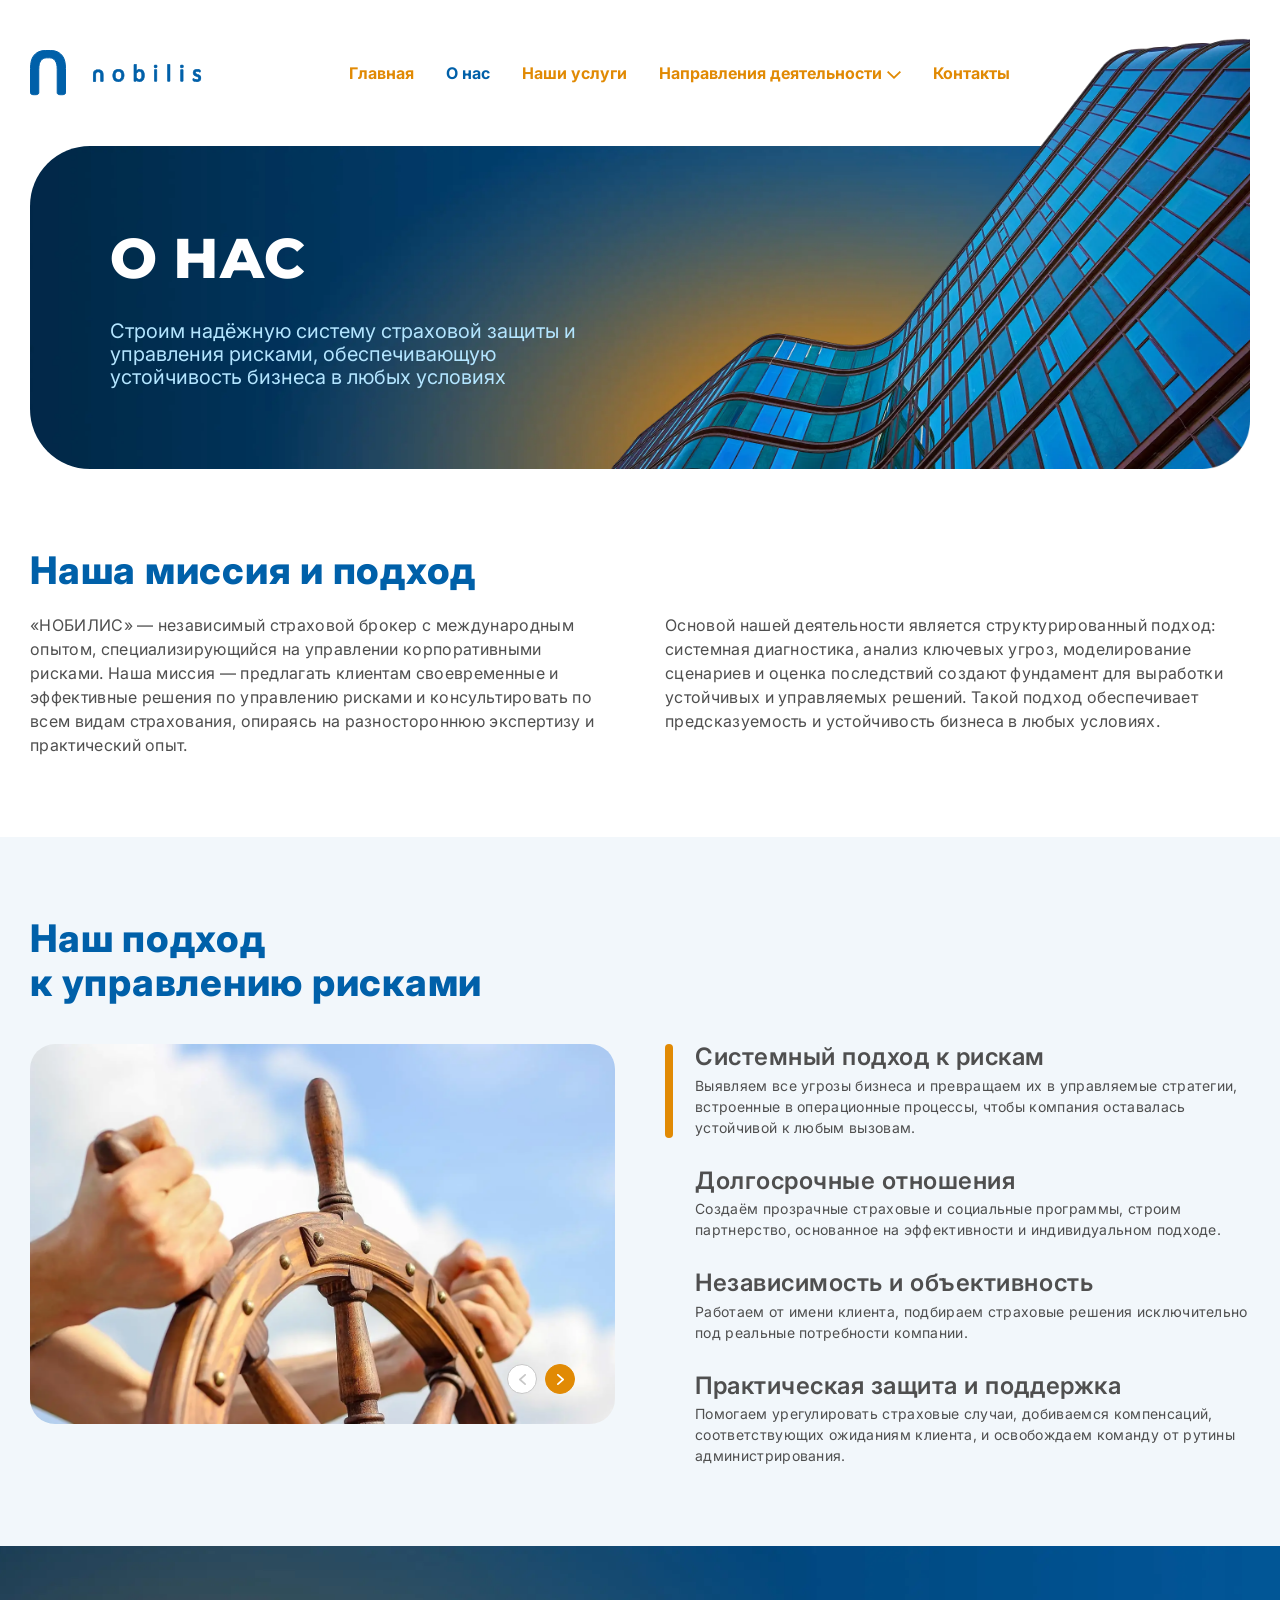
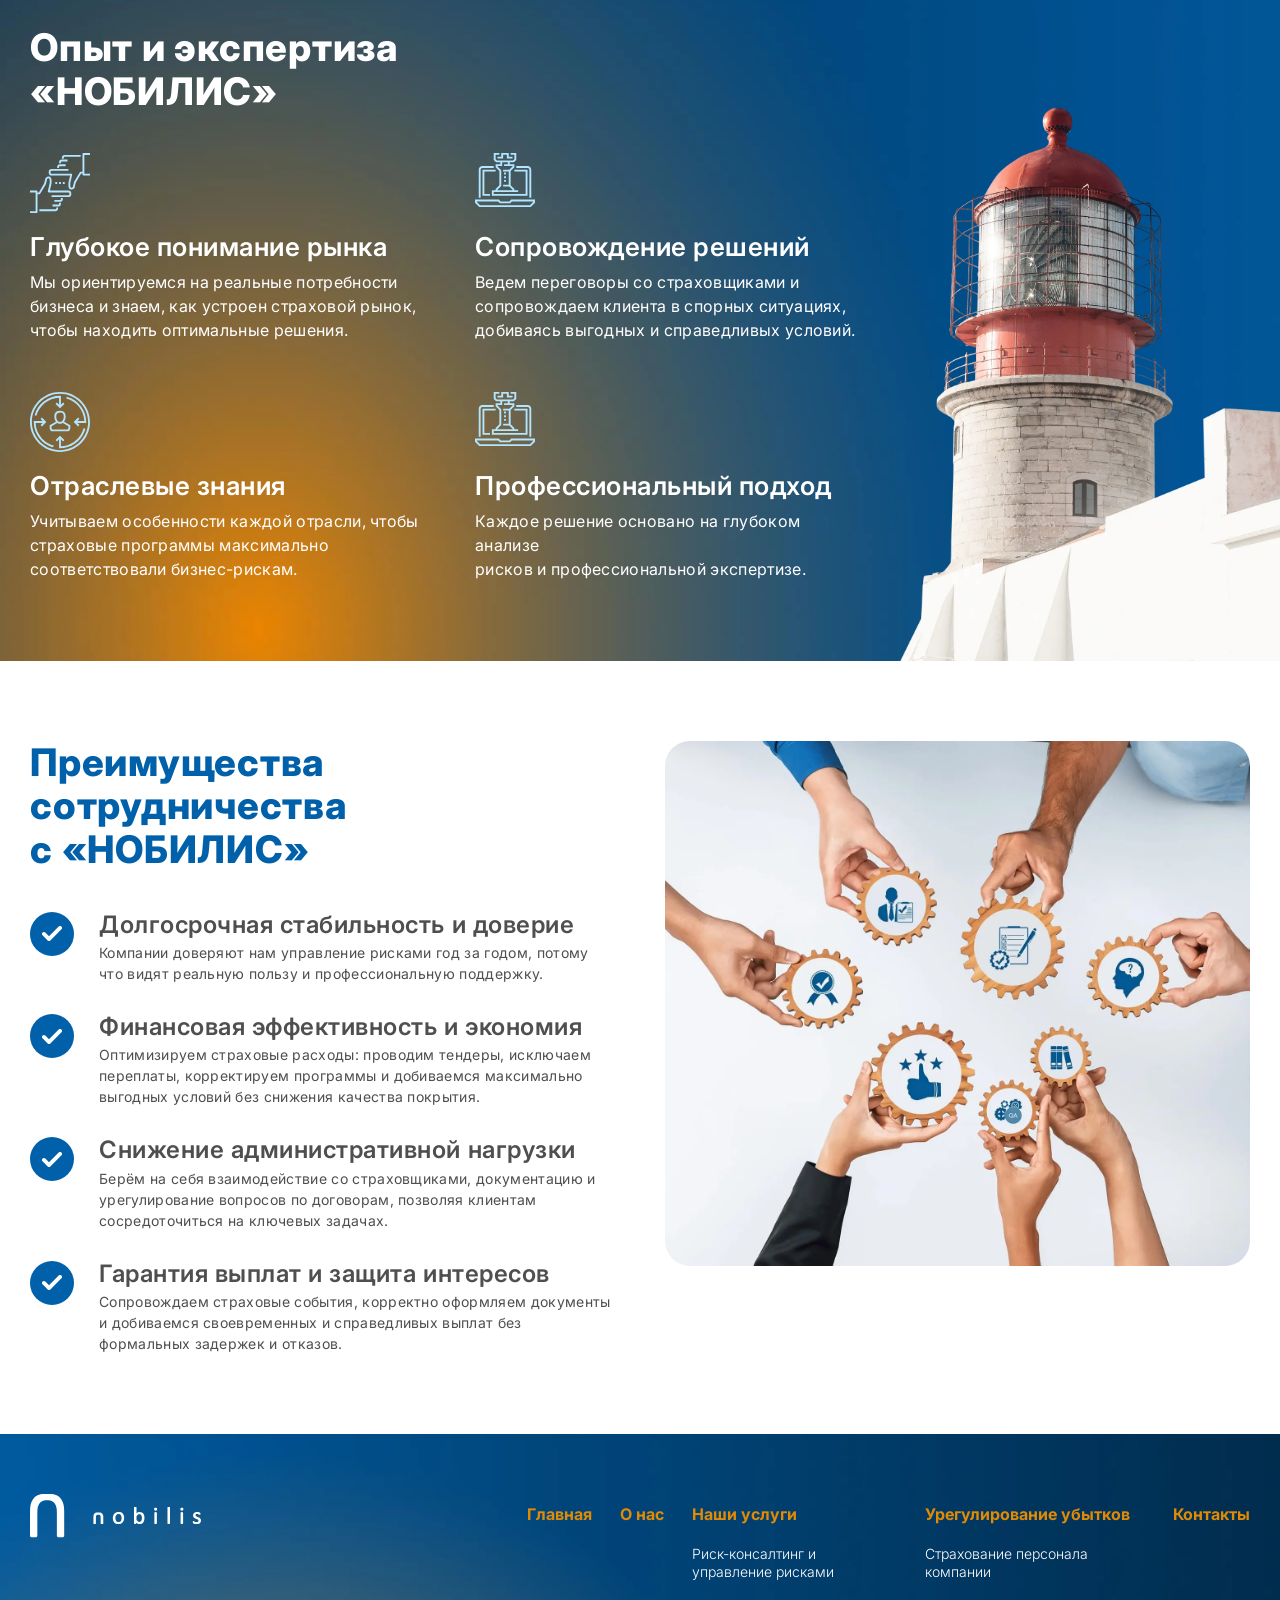
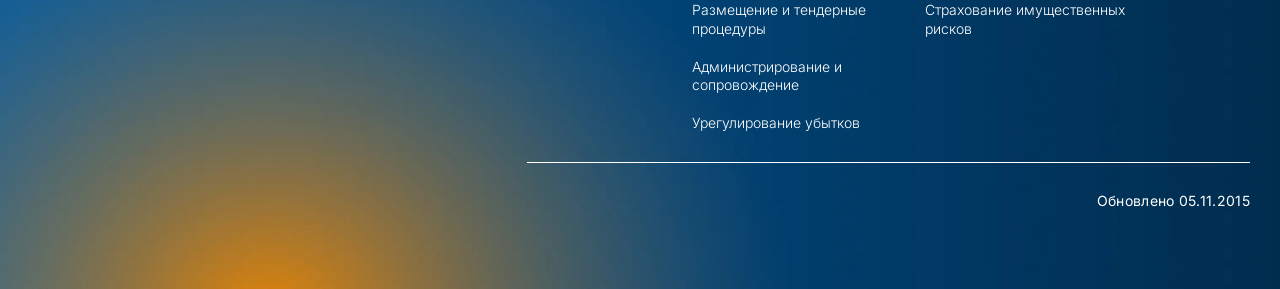
==== commit 13430c79: "comment6" ====
--- a/about.html
+++ b/about.html
@@ -35,8 +35,8 @@
                         </span>
 							</a>
 							<ul class="dropdown">
-								<li><a href="">Страхование имущественных рисков</a></li>
-								<li><a href="">Страхование персонала компании</a></li>
+								<li><a href="services2.html">Страхование имущественных рисков</a></li>
+								<li><a href="services3.html">Страхование персонала компании</a></li>
 							</ul>
 						</li>
 						<li><a href="contacts.html">Контакты</a></li>
--- a/css/style.min.css
+++ b/css/style.min.css
@@ -1,2 +1,2 @@
-@import url(https://fonts.googleapis.com/css2?family=Inter:ital,opsz,wght@0,14..32,100..900;1,14..32,100..900&display=swap);@import url(https://fonts.googleapis.com/css2?family=Montserrat:ital,wght@0,100..900;1,100..900&display=swap);*,::after,::before{-webkit-box-sizing:inherit;box-sizing:inherit}*{-webkit-box-sizing:border-box;box-sizing:border-box}a,body,div,form,h1,h2,h3,h4,h5,label,li,p,ul{margin:0;padding:0;border:0;text-decoration:none;line-height:1;-webkit-box-sizing:border-box;box-sizing:border-box}button,input,textarea{outline:0!important;font-family:Inter}button{border:none;cursor:pointer;-webkit-transition:.3s;-o-transition:.3s;transition:.3s}.btn{display:-webkit-box;display:-ms-flexbox;display:flex;-webkit-box-pack:center;-ms-flex-pack:center;justify-content:center;-webkit-box-align:center;-ms-flex-align:center;align-items:center}input:active,input[type=checkbox]:focus,input[type=file]:focus,input[type=radio]:focus,input[type=text]:focus{outline:0!important}html{height:100%;scroll-behavior:smooth;-webkit-box-sizing:border-box;box-sizing:border-box}body{height:100%;background:#fff;font-family:Inter,sans-serif;font-weight:400;color:#4f4f4f;overflow-x:hidden}.fixed-body{overflow:hidden}h1,h2,h3,h4,h5,h6,img,p{margin:0;padding:0;height:auto;-o-object-fit:cover;object-fit:cover}img{display:block}a{color:inherit;text-decoration:none;-webkit-transition:.3s;-o-transition:.3s;transition:.3s}li,ul{margin:0;padding:0;list-style:none}.container{max-width:1630px;padding:0 30px 0 106px;margin:0 auto}@media screen and (max-width:1689px){.container{padding:0 30px}}.wrapper{overflow:hidden}.btn-orange{gap:15px;background:#e18a04;border-radius:12px;color:#fff}.btn-orange:hover{background:#0060a9}.btn-orange .btn-text{line-height:130%;font-weight:700}.btn-orange .btn-icon{width:18px}.btn-orange .btn-icon svg{width:100%;height:auto}.h2{font-size:38px;line-height:115%;font-weight:800;letter-spacing:.76px}.text26{font-size:26px;line-height:110%;font-weight:600;letter-spacing:.52px}.swiper-button-next,.swiper-button-prev{width:30px;height:30px;display:-webkit-box;display:-ms-flexbox;display:flex;-webkit-box-pack:center;-ms-flex-pack:center;justify-content:center;-webkit-box-align:center;-ms-flex-align:center;align-items:center;background:#e18a04;border:1px solid #e18a04;border-radius:50%;opacity:1!important;-webkit-transition:.3s;-o-transition:.3s;transition:.3s}.swiper-button-next:after,.swiper-button-prev:after{display:none}.swiper-button-next:hover,.swiper-button-prev:hover{background:#0060a9;border-color:#0060a9}.swiper-button-next svg,.swiper-button-prev svg{width:7px;height:auto}.swiper-button-next svg path,.swiper-button-prev svg path{-webkit-transition:.3s;-o-transition:.3s;transition:.3s}.swiper-button-next svg{-webkit-transform:rotate(-180deg);-ms-transform:rotate(-180deg);transform:rotate(-180deg)}.swiper-button-disabled{background:#fff;border-color:#c7c7c7}.swiper-button-disabled svg path{fill:#c7c7c7!important}@media screen and (max-width:992px){.container{padding:0 15px}.h2{font-size:32px}.text26{font-size:24px}}@media screen and (max-width:576px){.h2{font-size:28px}.text26{font-size:20px}}.header{position:relative;z-index:5;padding:50px 0}.header__inner{display:-webkit-box;display:-ms-flexbox;display:flex;-webkit-box-pack:justify;-ms-flex-pack:justify;justify-content:space-between;-webkit-box-align:center;-ms-flex-align:center;align-items:center;gap:37px;padding-right:290px}.header__logo{width:172px;-ms-flex-negative:0;flex-shrink:0;display:block}.header__logo img{width:100%}.header__list{display:-webkit-box;display:-ms-flexbox;display:flex;-webkit-box-align:start;-ms-flex-align:start;align-items:start;gap:37px}.header__list li{position:relative}.header__list li a{font-size:19px;line-height:130%;font-weight:700;color:#e18a04}.header__list .active,.header__list li a:hover{color:#0060a9}.header .has-dropdown--active .dropdown-arrow{-webkit-transform:rotate(-180deg);-ms-transform:rotate(-180deg);transform:rotate(-180deg)}.header .has-dropdown--active .dropdown{-webkit-transform:translateY(0);-ms-transform:translateY(0);transform:translateY(0);opacity:1;pointer-events:auto}.header .dropdown{position:absolute;top:100%;left:-20px;-webkit-transform:translateY(-8px);-ms-transform:translateY(-8px);transform:translateY(-8px);min-width:280px;background:#fff;border-radius:12px;-webkit-box-shadow:0 8px 24px rgba(0,0,0,.12);box-shadow:0 8px 24px rgba(0,0,0,.12);padding:20px 0;opacity:0;pointer-events:none;-webkit-transition:.125s;-o-transition:.125s;transition:.125s}.header .dropdown li a{display:block;padding:10px 20px;font-size:16px;line-height:130%;white-space:nowrap;color:#333}.header .dropdown li a:hover{background:rgba(0,96,169,.06);color:#0060a9}.header .dropdown-show{display:-webkit-box;display:-ms-flexbox;display:flex;-webkit-box-align:center;-ms-flex-align:center;align-items:center;gap:5px}.header .dropdown-show:hover .dropdown-arrow svg path{fill:#0060a9}.header .dropdown-arrow{width:14px;-ms-flex-negative:0;flex-shrink:0;-webkit-transition:.3s;-o-transition:.3s;transition:.3s}.header .dropdown-arrow svg{width:100%;height:auto}.header .dropdown-arrow svg path{-webkit-transition:.3s;-o-transition:.3s;transition:.3s}.burger{display:none}@media screen and (max-width:1400px){.header__inner{gap:32px;padding-right:240px}.header__list{gap:32px}.header__list li a{font-size:16px}.header .dropdown li a{font-size:14px}}@media screen and (max-width:1200px){.header{padding:40px 0}.header__inner{padding-right:0}.header__list li a{font-size:14px}.header .dropdown{min-width:260px}.header .dropdown li a{padding:8px 16px;font-size:12px}}@media screen and (max-width:992px){.header{padding:24px 0}.header__list{position:fixed;z-index:10;top:0;left:0;width:100%;height:100%;-webkit-box-orient:vertical;-webkit-box-direction:normal;-ms-flex-direction:column;flex-direction:column;-webkit-box-align:center;-ms-flex-align:center;align-items:center;text-align:center;background:#fff;padding:100px 15px;opacity:0;pointer-events:none;-webkit-transition:.3s;-o-transition:.3s;transition:.3s}.header__list--active{opacity:1;pointer-events:auto}.header .has-dropdown--active .dropdown{display:block}.header .dropdown{position:static;-webkit-transform:unset;-ms-transform:unset;transform:unset;display:none;background:rgba(0,0,0,0);-webkit-box-shadow:unset;box-shadow:unset;padding:20px 0 0;opacity:1;pointer-events:auto}.header .dropdown-show{-webkit-box-pack:center;-ms-flex-pack:center;justify-content:center}.header .dropdown li:not(:last-child){margin-bottom:20px}.header .dropdown li a{padding:0;color:#e18a04}.burger{position:relative;z-index:12;width:32px;height:20px;display:block;cursor:pointer}.burger span{position:absolute;left:0;width:100%;height:2px;background:#0060a9;border-radius:3px;-webkit-transition:.3s;-o-transition:.3s;transition:.3s}.burger span:nth-child(1){top:0}.burger span:nth-child(2){position:absolute;top:50%;-webkit-transform:translate(0,-50%);-ms-transform:translate(0,-50%);transform:translate(0,-50%)}.burger span:nth-child(3){bottom:0}.burger--active span:nth-child(1){top:9px;-webkit-transform:rotate(-45deg);-ms-transform:rotate(-45deg);transform:rotate(-45deg)}.burger--active span:nth-child(2){display:none}.burger--active span:nth-child(3){bottom:9px;-webkit-transform:rotate(45deg);-ms-transform:rotate(45deg);transform:rotate(45deg)}}.main{padding-top:50px;color:#fff}.main .container{padding-left:0}.main__inner{position:relative;background-image:url(../img/main-bg.webp);background-repeat:no-repeat;background-position:center;background-size:cover;border-radius:90px;padding:122px 30px 108px 106px}.main__desc{position:relative;z-index:3;max-width:700px}.main__subtitle{font-size:23px;line-height:226%;text-transform:uppercase;margin-bottom:30px}.main__title{font-family:Montserrat;font-size:66px;line-height:115%;font-weight:800;text-transform:uppercase;margin-bottom:15px}.main__text{font-size:23px;line-height:115%;color:#b3e5ff;margin-bottom:30px}.main__btn{height:60px;display:-webkit-inline-box;display:-ms-inline-flexbox;display:inline-flex;padding:5px 40px}.main__btn .btn-text{font-size:18px}.main__img{position:absolute;z-index:2;right:0;bottom:0;max-width:1125px;pointer-events:none}.main__img img{max-width:100%}.info{padding:100px 0}.info__inner{display:-webkit-box;display:-ms-flexbox;display:flex;-webkit-box-pack:justify;-ms-flex-pack:justify;justify-content:space-between;-webkit-box-align:start;-ms-flex-align:start;align-items:start;gap:50px}.info__left{width:50%;max-width:679px}.info__right{width:50%;max-width:648px}.info__title{max-width:542px;color:#0060a9;margin-bottom:20px}.info__text{display:grid;grid-template-columns:100%;gap:10px}.info__text p{font-size:16px;line-height:150%;letter-spacing:.32px}.info__items{display:grid;grid-template-columns:repeat(2,calc(50% - 15px));gap:55px 30px}.info__item-title{display:-webkit-box;display:-ms-flexbox;display:flex;-webkit-box-align:end;-ms-flex-align:end;align-items:flex-end;gap:10px;font-family:Montserrat;font-size:100px;line-height:90%;font-weight:800;color:#0060a9;margin-bottom:7px}.info__item-title sup{font-size:16px;line-height:100%;letter-spacing:.32px}.info__item-title p{display:-webkit-box;display:-ms-flexbox;display:flex;-webkit-box-align:center;-ms-flex-align:center;align-items:center}.info__item-title .plus{font-size:100px;line-height:90%;font-weight:400}.info__item-text p{font-size:16px;line-height:150%;letter-spacing:.32px}.partner{background-image:url(../img/partner-bg.webp);background-repeat:no-repeat;background-position:center;background-size:cover;color:#fff}.partner__inner{position:relative;display:-webkit-box;display:-ms-flexbox;display:flex;-webkit-box-pack:justify;-ms-flex-pack:justify;justify-content:space-between;-webkit-box-align:start;-ms-flex-align:start;align-items:start;gap:50px;padding:100px 0}.partner__title{position:relative;z-index:2}.partner__items{position:relative;z-index:2;max-width:620px;display:grid;grid-template-columns:100%;gap:30px}.partner__item{display:-webkit-box;display:-ms-flexbox;display:flex;-webkit-box-align:start;-ms-flex-align:start;align-items:start;gap:25px}.partner__item-icon{width:60px;-ms-flex-negative:0;flex-shrink:0}.partner__item-icon img{max-width:100%}.partner__item-title{margin-bottom:5px}.partner__item-text{font-size:16px;line-height:150%;letter-spacing:.32px}.partner__img{position:absolute;left:270px;bottom:0;max-width:586px;pointer-events:none}.partner__img img{width:100%}.advantages{padding:100px 0}.advantages__top{display:-webkit-box;display:-ms-flexbox;display:flex;-webkit-box-pack:justify;-ms-flex-pack:justify;justify-content:space-between;-webkit-box-align:start;-ms-flex-align:start;align-items:start;gap:50px;margin-bottom:50px}.advantages__top .advantages__title{-ms-flex-negative:0;flex-shrink:0}.advantages__text{max-width:670px}.advantages__text p{font-size:16px;line-height:150%;letter-spacing:.32px}.advantages__items{display:grid;grid-template-columns:repeat(3,calc(33.3333333333% - 17.3333333333px));gap:26px}.advantages__title{color:#0060a9}.advantages__item{position:relative;display:-webkit-box;display:-ms-flexbox;display:flex;-webkit-box-orient:vertical;-webkit-box-direction:normal;-ms-flex-direction:column;flex-direction:column;background:#0060a9;border-radius:25px;padding:30px 36px 70px;color:#fff;overflow:hidden}.advantages__item:nth-child(1){background:rgba(0,0,0,0);border-radius:0;padding:0}.advantages__item-icon{width:60px;height:50px;margin-bottom:20px}.advantages__item-icon img{max-width:100%;max-height:100%}.advantages__item-title{margin-bottom:5px}.advantages__item-text{font-size:16px;line-height:150%;letter-spacing:.32px}.advantages__item-number{position:absolute;right:36px;bottom:-10px;font-family:Montserrat;font-size:80px;line-height:88%;font-weight:900;color:#b3e5ff}.services{background:rgba(0,96,169,.05);padding:100px 0}.services-top{display:-webkit-box;display:-ms-flexbox;display:flex;-webkit-box-pack:justify;-ms-flex-pack:justify;justify-content:space-between;-webkit-box-align:end;-ms-flex-align:end;align-items:flex-end;gap:50px;margin-bottom:40px}.services__group{max-width:680px}.services__title{color:#0060a9;margin-bottom:20px}.services__text{font-size:16px;line-height:150%;letter-spacing:.32px}.services__btn{height:60px;-ms-flex-negative:0;flex-shrink:0;padding:5px 50px}.services__btn .btn-text{font-size:18px}.services__slider{position:relative;max-width:679px}.services .swiper{overflow:unset}.services .swiper-wrapper{-webkit-box-align:stretch;-ms-flex-align:stretch;align-items:stretch}.services .swiper-slide{height:auto}.services .swiper-slide-prev .service-card__wrap{-webkit-transform:translateX(302px);-ms-transform:translateX(302px);transform:translateX(302px)}.services .swiper-slide-prev+.swiper-slide-prev .service-card__wrap,.services .swiper-slide:has(+.swiper-slide-prev) .service-card__wrap{-webkit-transform:translateX(604px);-ms-transform:translateX(604px);transform:translateX(604px)}.services .swiper-slide-prev+.swiper-slide+.swiper-slide-prev .service-card__wrap,.services .swiper-slide:has(+.swiper-slide+.swiper-slide-prev) .service-card__wrap{-webkit-transform:translateX(906px);-ms-transform:translateX(906px);transform:translateX(906px)}.services .swiper-slide-prev+.swiper-slide+.swiper-slide+.swiper-slide-prev .service-card__wrap,.services .swiper-slide:has(+.swiper-slide+.swiper-slide+.swiper-slide-prev) .service-card__wrap{-webkit-transform:translateX(1208px);-ms-transform:translateX(1208px);transform:translateX(1208px)}.services .swiper-slide-prev+.swiper-slide+.swiper-slide+.swiper-slide+.swiper-slide-prev .service-card__wrap,.services .swiper-slide:has(+.swiper-slide+.swiper-slide+.swiper-slide+.swiper-slide-prev) .service-card__wrap{-webkit-transform:translateX(1510px);-ms-transform:translateX(1510px);transform:translateX(1510px)}.services .swiper-slide-next~.swiper-slide .service-card__wrap{-webkit-transform:translateX(-302px);-ms-transform:translateX(-302px);transform:translateX(-302px)}.services .swiper-slide-next~.swiper-slide~.swiper-slide .service-card__wrap{-webkit-transform:translateX(-604px);-ms-transform:translateX(-604px);transform:translateX(-604px)}.services .swiper-slide-next~.swiper-slide~.swiper-slide~.swiper-slide .service-card__wrap{-webkit-transform:translateX(-906px);-ms-transform:translateX(-906px);transform:translateX(-906px)}.services .swiper-slide-next~.swiper-slide~.swiper-slide~.swiper-slide~.swiper-slide .service-card__wrap{-webkit-transform:translateX(-1208px);-ms-transform:translateX(-1208px);transform:translateX(-1208px)}.services .swiper-slide-next~.swiper-slide~.swiper-slide~.swiper-slide~.swiper-slide~.swiper-slide .service-card__wrap{-webkit-transform:translateX(-1510px);-ms-transform:translateX(-1510px);transform:translateX(-1510px)}.services .swiper-slide-active .service-card__wrap{max-width:100%!important}.services .swiper-slide-active .service-card__desc{background:#0060a9}.services .swiper-slide-active .service-card__btn{background:rgba(0,0,0,0)}.services .swiper-slide-active .service-card__btn:before{content:"";position:absolute;top:50%;left:50%;-webkit-transform:translate(-50%,-50%);-ms-transform:translate(-50%,-50%);transform:translate(-50%,-50%);width:50px;height:50px;background:#e18a04;border-radius:50%}.services .swiper-slide-active .service-card__btn svg{width:18px}.services .swiper-slide-active .service-card__btn svg path{fill:#fff}.services .slider-nav{display:-webkit-box;display:-ms-flexbox;display:flex;-webkit-box-align:center;-ms-flex-align:center;align-items:center;gap:8px;margin-top:30px}.services .swiper-button-next,.services .swiper-button-prev{position:static;margin:0!important}.service-card{color:#fff}.service-card__wrap{max-width:377px;height:100%;display:-webkit-box;display:-ms-flexbox;display:flex;-webkit-box-orient:vertical;-webkit-box-direction:normal;-ms-flex-direction:column;flex-direction:column}.service-card__img{position:relative;display:block;border-radius:40px 40px 0 0;overflow:hidden}.service-card__img:hover img{-webkit-transform:scale(1.2);-ms-transform:scale(1.2);transform:scale(1.2)}.service-card__img img{width:100%;height:437px;border-radius:40px 40px 0 0;-webkit-transition:.5s;-o-transition:.5s;transition:.5s}.service-card__desc{-webkit-box-flex:1;-ms-flex-positive:1;flex-grow:1;background:#e18a04;border-radius:0 0 40px 40px;padding:25px 28px}.service-card__title{display:block;margin-bottom:8px;display:-webkit-box;-webkit-line-clamp:2;-webkit-box-orient:vertical;overflow:hidden;-o-text-overflow:ellipsis;text-overflow:ellipsis}.service-card__group{display:-webkit-box;display:-ms-flexbox;display:flex;-webkit-box-pack:justify;-ms-flex-pack:justify;justify-content:space-between;-webkit-box-align:end;-ms-flex-align:end;align-items:flex-end;gap:40px}.service-card__text{max-width:410px;display:-webkit-box;-webkit-line-clamp:2;-webkit-box-orient:vertical;overflow:hidden;-o-text-overflow:ellipsis;text-overflow:ellipsis}.service-card__btn{position:relative;width:25px;height:25px;-ms-flex-negative:0;flex-shrink:0;display:-webkit-box;display:-ms-flexbox;display:flex;-webkit-box-pack:center;-ms-flex-pack:center;justify-content:center;-webkit-box-align:center;-ms-flex-align:center;align-items:center;background:#fff;border-radius:50%}.service-card__btn svg{position:relative;z-index:2;width:9px;height:auto}.areas{position:relative;background-image:url(../img/areas-bg.webp);background-repeat:no-repeat;background-position:center;background-size:cover;padding:100px 0 120px;color:#fff}.areas .container{position:relative;z-index:2}.areas__inner{max-width:1220px;display:-webkit-box;display:-ms-flexbox;display:flex;-webkit-box-pack:justify;-ms-flex-pack:justify;justify-content:space-between;-webkit-box-align:start;-ms-flex-align:start;align-items:start;gap:50px;margin-left:auto}.areas__group{max-width:780px}.areas__text{margin-bottom:45px}.areas__text p{font-size:16px;line-height:150%;letter-spacing:.32px}.areas__items{display:grid;grid-template-columns:repeat(2,calc(50% - 15px));gap:30px}.areas__item-icon{width:74px;height:60px;margin-bottom:15px}.areas__item-icon img{max-width:100%;max-height:100%}.areas__item-text,.areas__item-title{margin-bottom:8px}.areas__item-text p{font-size:16px;line-height:150%;letter-spacing:.32px}.areas__item-link{display:-webkit-box;display:-ms-flexbox;display:flex;-webkit-box-align:center;-ms-flex-align:center;align-items:center;gap:32px;font-size:18px;line-height:133%;font-weight:700;color:#e18a04}.areas__item-link:hover{color:#fff}.areas__item-link:hover svg path{fill:#fff}.areas__item-link svg{width:18px;height:auto;-ms-flex-negative:0;flex-shrink:0}.areas__item-link svg path{-webkit-transition:.3s;-o-transition:.3s;transition:.3s}.areas__img{position:absolute;left:0;bottom:0;width:44.5%}.areas__img img{max-width:100%}.areas__img2{position:absolute;right:0;bottom:0;max-width:30.21%;pointer-events:none}.areas__img2 img{width:100%;max-width:580px}.partners{background:rgba(0,96,169,.05);padding:100px 0}.partners__inner{position:relative;padding-right:437px}.partners__group{position:absolute;top:0;right:0;max-width:369px;width:100%}.partners__title{color:#0060a9;margin-bottom:40px}.partners .slider-nav{display:-webkit-box;display:-ms-flexbox;display:flex;-webkit-box-align:center;-ms-flex-align:center;align-items:center;gap:8px}.partners .swiper-button-next,.partners .swiper-button-prev{position:static;margin:0!important}.partner-card{height:102px;display:-webkit-box;display:-ms-flexbox;display:flex;-webkit-box-pack:center;-ms-flex-pack:center;justify-content:center;-webkit-box-align:center;-ms-flex-align:center;align-items:center;background:#fff;border-radius:20px;padding:16px}.partner-card img{max-width:85%;max-height:100%}.faq{padding:100px 0}.faq__inner{display:-webkit-box;display:-ms-flexbox;display:flex;-webkit-box-pack:justify;-ms-flex-pack:justify;justify-content:space-between;-webkit-box-align:center;-ms-flex-align:center;align-items:center;gap:50px}.faq__desc{width:47.5%;max-width:624px}.faq__img{width:52.5%}.faq__img img{width:100%;min-height:392px;border-radius:40px}.faq__title{color:#0060a9;margin-bottom:20px}.faq__items{display:grid;grid-template-columns:100%;gap:30px}.faq .item-show{display:-webkit-box;display:-ms-flexbox;display:flex;-webkit-box-pack:justify;-ms-flex-pack:justify;justify-content:space-between;-webkit-box-align:end;-ms-flex-align:end;align-items:flex-end;gap:30px;cursor:pointer}.faq .item-show--active .item-btn{-webkit-transform:rotate(-180deg);-ms-transform:rotate(-180deg);transform:rotate(-180deg)}.faq .item-show--active .item-btn:after{display:none}.faq .item-title{margin-bottom:8px}.faq .item-subtitle{font-size:16px;line-height:150%;letter-spacing:.32px}.faq .item-btn{position:relative;width:50px;height:50px;-ms-flex-negative:0;flex-shrink:0;background:#e18a04;border-radius:50%;-webkit-transition:.3s;-o-transition:.3s;transition:.3s}.faq .item-btn:before{content:"";position:absolute;top:50%;left:50%;-webkit-transform:translate(-50%,-50%);-ms-transform:translate(-50%,-50%);transform:translate(-50%,-50%);width:17px;height:2px;background:#fff}.faq .item-btn:after{content:"";position:absolute;top:50%;left:50%;-webkit-transform:translate(-50%,-50%);-ms-transform:translate(-50%,-50%);transform:translate(-50%,-50%);width:2px;height:17px;background:#fff}.faq .item-text p{font-size:15px;line-height:150%}.faq .item-hidden{display:none;padding-top:10px}.news{background:rgba(0,96,169,.05);padding:100px 0}.news__title{color:#0060a9;margin-bottom:40px}.news__slider{position:relative;max-width:1116px}.news .swiper{overflow:unset;height:auto}.news .swiper-wrapper{-webkit-box-align:stretch;-ms-flex-align:stretch;align-items:stretch}.news .slider-nav{display:-webkit-box;display:-ms-flexbox;display:flex;-webkit-box-align:center;-ms-flex-align:center;align-items:center;gap:8px;margin-top:30px}.news .swiper-button-next,.news .swiper-button-prev{position:static;margin:0!important}.news-card{position:relative}.news-card__img{position:relative;display:block;border-radius:40px;padding-bottom:125%;overflow:hidden}.news-card__img:hover img{-webkit-transform:scale(1.2);-ms-transform:scale(1.2);transform:scale(1.2)}.news-card__img img{position:absolute;top:0;left:0;width:100%;height:100%;border-radius:40px;-webkit-transition:.5s;-o-transition:.5s;transition:.5s}.news-card__desc{position:absolute;z-index:2;left:0;bottom:0;width:100%;padding:35px 30px;color:#fff}.news-card__title{display:block;margin-bottom:8px}.news-card__title:hover{color:#e18a04}.news-card__text{margin-bottom:16px}.news-card__date,.news-card__text p{font-size:16px;line-height:150%;letter-spacing:.32px}.news-card__btn{position:absolute;z-index:3;right:30px;bottom:30px;width:50px;height:50px;display:-webkit-box;display:-ms-flexbox;display:flex;-webkit-box-pack:center;-ms-flex-pack:center;justify-content:center;-webkit-box-align:center;-ms-flex-align:center;align-items:center;background:#e18a04;border-radius:50%;cursor:pointer}.news-card__btn svg{width:17px;height:auto}@media screen and (max-width:1689px){.main{padding-top:0}.main .container{padding-left:30px}.main__inner{padding:100px}.main__img{max-width:1040px}}@media screen and (max-width:1600px){.areas__img{width:40%}}@media screen and (max-width:1400px){.main__inner{border-radius:80px;padding:80px}.main__subtitle{font-size:20px}.main__title{font-size:56px}.main__text{font-size:20px}.main__img{max-width:890px}.info{padding:80px 0}.info__item-title,.info__item-title .plus{font-size:80px}.partner__inner{padding:80px 0}.partner__img{left:170px;max-width:450px}.advantages{padding:80px 0}.advantages__item{padding:30px 30px 70px}.services{padding:80px 0}.areas{background-position:right center;padding:80px 0}.areas__img{width:35%}.areas__img2{right:-40px;max-width:420px}.partners{padding:80px 0}.partners__inner{padding-right:420px}.partners__group{max-width:370px}.faq{padding:60px 0}.news{padding:80px 0}}@media screen and (max-width:1200px){.main__img{max-width:820px}.info__text p{font-size:14px}.info__item-title,.info__item-title .plus{font-size:60px}.info__item-text p{font-size:14px}.areas__img2{right:-100px}.partner__img{left:100px;max-width:300px}.partners__inner{padding-right:0;padding-bottom:60px}.partners__group{position:static;max-width:100%;margin-bottom:30px}.partners__title{margin:0}.partners .slider-nav{position:absolute;left:0;bottom:0}}@media screen and (max-width:992px){.main .container{padding:0 15px}.main__inner{border-radius:40px;padding:80px 60px}.main__subtitle{font-size:18px}.main__title{font-size:40px}.main__text{font-size:18px}.main__btn{height:50px;padding:5px 30px}.main__btn .btn-text{font-size:16px}.main__img{max-width:580px}.info{padding:60px 0}.info__inner{-webkit-box-orient:vertical;-webkit-box-direction:normal;-ms-flex-direction:column;flex-direction:column;gap:30px}.info__left,.info__right{width:100%;max-width:100%}.info__title{max-width:100%}.partner__inner{-webkit-box-orient:vertical;-webkit-box-direction:normal;-ms-flex-direction:column;flex-direction:column;gap:30px;padding:60px 0}.partner__items{max-width:100%}.partner__item-icon{width:40px}.partner__item-text{font-size:14px}.partner__img{max-width:450px;left:unset;right:0;opacity:.1}.advantages{padding:60px 0}.advantages__top{-webkit-box-orient:vertical;-webkit-box-direction:normal;-ms-flex-direction:column;flex-direction:column;gap:30px;margin-bottom:30px}.advantages__text{max-width:100%}.advantages__items{grid-template-columns:repeat(2,calc(50% - 8px));gap:16px}.advantages__item{border-radius:12px;padding:25px 25px 70px}.advantages__item-text{font-size:14px}.advantages__item-number{font-size:60px}.services{padding:60px 0}.services__top{margin-bottom:30px}.services__group{max-width:605px}.services__text{font-size:14px}.services__btn{height:50px;padding:5px 30px}.services__btn .btn-text{font-size:16px}.services__slider{max-width:100%}.services .swiper{overflow:hidden}.services .swiper-slide .service-card__wrap{max-width:100%!important;-webkit-transform:unset!important;-ms-transform:unset!important;transform:unset!important}.services .swiper-slide-active .service-card__btn{background:#e18a04}.services .swiper-slide-active .service-card__btn svg{width:12px}.services .swiper-slide-active .service-card__btn:before{display:none}.service-card__img{border-radius:12px 12px 0 0;padding-bottom:64%}.service-card__img img{position:absolute;top:0;left:0;width:100%;height:100%;border-radius:12px 12px 0 0}.service-card__desc{border-radius:0 0 12px 12px;padding:25px}.service-card__text{font-size:14px}.service-card__btn{width:30px;height:30px}.service-card__btn svg{width:12px}.areas{padding:60px 0}.areas__text{margin-bottom:40px}.areas__item-text p,.areas__text p{font-size:14px}.areas__item-link{font-size:16px}.areas__img2{right:0;opacity:.2}.partners{padding:60px 0}.partner-card{border-radius:12px}.faq{padding:60px 0}.faq__inner{-webkit-box-orient:vertical;-webkit-box-direction:normal;-ms-flex-direction:column;flex-direction:column;-webkit-box-align:start;-ms-flex-align:start;align-items:start;gap:30px}.faq__desc{width:100%;max-width:100%}.faq__img{width:100%;-webkit-box-ordinal-group:0;-ms-flex-order:-1;order:-1}.faq__img img{min-height:250px;border-radius:12px}.faq .item-subtitle{font-size:14px}.faq .item-text p{font-size:13px}.news{padding:60px 0}.news__title{margin-bottom:30px}.news-card__img,.news-card__img img{border-radius:12px}.news-card__desc{padding:30px 25px}.news-card__date,.news-card__text p{font-size:14px}.news-card__btn{right:25px;bottom:25px;width:40px;height:40px}.news-card__btn svg{width:14px}}@media screen and (max-width:768px){.main__img{max-width:460px}.services__inner{position:relative;padding-bottom:80px}.services__group{max-width:100%}.services__btn{position:absolute;left:50%;bottom:0;-webkit-transform:translate(-50%,0);-ms-transform:translate(-50%,0);transform:translate(-50%,0);width:-webkit-max-content;width:-moz-max-content;width:max-content}.services .swiper{overflow:unset}.services .slider-nav{-webkit-box-pack:center;-ms-flex-pack:center;justify-content:center}.areas__inner{-webkit-box-orient:vertical;-webkit-box-direction:normal;-ms-flex-direction:column;flex-direction:column;gap:30px}.areas__text{margin-bottom:30px}.areas__img{width:100%;max-width:450px;opacity:.2}}@media screen and (max-width:576px){.main__inner{border-radius:20px;padding:40px 20px;overflow:hidden}.main__subtitle{font-size:16px;margin-bottom:20px}.main__title{font-size:32px;margin-bottom:20px}.main__text{font-size:16px;margin-bottom:20px}.main__btn{width:100%;padding:5px 10px}.main__img{max-width:340px}.info__items{grid-template-columns:100%;gap:30px}.advantages__items,.areas__items{grid-template-columns:100%}.partner-card{height:80px}.news-card__desc{padding:25px 20px}.news-card__btn{right:20px;bottom:20px}}.main--about .main__inner{background-image:url(../img/main-bg--2.webp);border-radius:60px;padding:108px 30px 108px 108px}.main--about .main__desc{max-width:590px}.main--about .main__text{margin:0!important}.main--about .main__img{max-width:787px}.mission{padding:100px 0}.mission__title{color:#0060a9;margin-bottom:20px}.mission__text{display:-webkit-box;display:-ms-flexbox;display:flex;-webkit-box-pack:justify;-ms-flex-pack:justify;justify-content:space-between;-webkit-box-align:start;-ms-flex-align:start;align-items:start;gap:30px 50px}.mission__text p{max-width:680px;width:50%;font-size:16px;line-height:150%;letter-spacing:.32px}.risks{background:rgba(0,96,169,.05);padding:100px 0}.risks__title{color:#0060a9;margin-bottom:40px}.risks__sliders{display:-webkit-box;display:-ms-flexbox;display:flex;-webkit-box-pack:justify;-ms-flex-pack:justify;justify-content:space-between;-webkit-box-align:start;-ms-flex-align:start;align-items:start;gap:50px}.risks .images-slider{width:50%;max-width:710px;margin:0!important}.risks .images-slider .swiper-slide{position:relative;min-height:447px;padding-bottom:63%}.risks .images-slider .swiper-slide img{position:absolute;top:0;left:0;width:100%;height:100%;border-radius:25px}.risks .text-slider{width:50%;max-width:680px;margin:0!important}.risks .text-slider .swiper-wrapper{-webkit-box-orient:vertical;-webkit-box-direction:normal;-ms-flex-direction:column;flex-direction:column;gap:30px}.risks .text-slider .swiper-slide{position:relative;padding-left:30px;margin:0!important;cursor:pointer}.risks .text-slider .swiper-slide:before{content:"";position:absolute;top:0;left:0;width:8px;height:100%;background:#e18a04;border-radius:5px;opacity:0;-webkit-transition:.125s;-o-transition:.125s;transition:.125s}.risks .text-slider .swiper-slide-thumb-active:before{opacity:1}.risks .slider-nav{position:absolute;z-index:2;right:40px;bottom:30px;display:-webkit-box;display:-ms-flexbox;display:flex;-webkit-box-align:center;-ms-flex-align:center;align-items:center;gap:8px}.risks .swiper-button-next,.risks .swiper-button-prev{position:static;margin:0!important}.risks__title2{margin-bottom:4px}.risks__text p{font-size:16px;line-height:150%;letter-spacing:.32px}.areas--2{background-image:url(../img/areas-bg2.webp)}.areas--2 .areas__inner{max-width:1080px;display:block;margin:0}.areas--2 .areas__title{margin-bottom:40px}.areas--2 .areas__items{grid-template-columns:repeat(2,calc(50% - 25px));gap:50px}.areas--2 .areas__item-icon{margin-bottom:20px}.areas--2 .areas__item-text{margin:0}.advantages2{padding:100px 0}.advantages2__inner{display:-webkit-box;display:-ms-flexbox;display:flex;-webkit-box-pack:justify;-ms-flex-pack:justify;justify-content:space-between;-webkit-box-align:start;-ms-flex-align:start;align-items:start;gap:50px}.advantages2__desc{width:50%;max-width:680px}.advantages2__img{width:50%;max-width:712px}.advantages2__img img{width:100%;min-height:500px;border-radius:25px}.advantages2__img2{max-width:680px}.advantages2__title{color:#0060a9;margin-bottom:40px}.advantages2__text p{font-size:16px;line-height:150%;letter-spacing:.32px}.advantages2__items{display:grid;grid-template-columns:100%;gap:30px}.advantages2__item{display:-webkit-box;display:-ms-flexbox;display:flex;-webkit-box-align:start;-ms-flex-align:start;align-items:start;gap:25px}.advantages2__item-icon{width:44px;height:44px;-ms-flex-negative:0;flex-shrink:0;display:-webkit-box;display:-ms-flexbox;display:flex;-webkit-box-pack:center;-ms-flex-pack:center;justify-content:center;-webkit-box-align:center;-ms-flex-align:center;align-items:center;background:#0060a9;border-radius:50%}.advantages2__item-icon img{width:20px}.advantages2__item-title{margin-bottom:4px}.advantages2__item-title2{font-size:23px;line-height:110%;font-weight:600;letter-spacing:.46px}.advantages2__item-text p{font-size:16px;line-height:150%;letter-spacing:.32px}.advantages2__item2 .advantages2__item-icon{width:28px;height:28px}.advantages2__item2 .advantages2__item-icon img{width:13px}@media screen and (max-width:1689px){.main--about .main__inner{padding:100px}}@media screen and (max-width:1500px){.areas--2 .areas__inner{max-width:960px}.main--services .main__desc--services6 .main__text{max-width:620px}}@media screen and (max-width:1400px){.main--about .main__inner{padding:80px}.main--about .main__desc{max-width:500px}.main--about .main__img{max-width:640px}.mission,.risks{padding:80px 0}.risks .images-slider .swiper-slide{min-height:380px}.risks__title2{font-size:24px}.risks__text p{font-size:14px}.areas--2{background-position:center;padding-right:380px}.advantages2{padding:80px 0}.advantages2__item-title{font-size:24px}.advantages2__item-title2{font-size:20px}.advantages2__item-text p{font-size:14px}}@media screen and (max-width:1200px){.main--about .main__img{max-width:540px}.areas--2{padding-right:290px}}@media screen and (max-width:992px){.main--about .main__inner{border-radius:40px;padding:80px 60px}.main--about .main__desc{max-width:440px}.main--about .main__img{max-width:400px}.mission{padding:60px 0}.mission__text{-webkit-box-orient:vertical;-webkit-box-direction:normal;-ms-flex-direction:column;flex-direction:column;gap:16px}.mission__text p{max-width:100%;width:100%;font-size:14px}.risks{padding:60px 0}.risks__title{margin-bottom:30px}.risks__sliders{-webkit-box-orient:vertical;-webkit-box-direction:normal;-ms-flex-direction:column;flex-direction:column;gap:30px}.risks .images-slider{width:100%;max-width:100%}.risks .images-slider .swiper-slide{min-height:240px;padding-bottom:50%}.risks .images-slider .swiper-slide img{border-radius:12px}.risks .text-slider{width:100%;max-width:100%}.risks .text-slider .swiper-slide{padding-left:20px}.risks .text-slider .swiper-slide:before{width:4px}.risks .slider-nav{right:50%;bottom:20px;-webkit-transform:translate(50%,0);-ms-transform:translate(50%,0);transform:translate(50%,0)}.areas--2{padding-right:0}.areas--2 .areas__title{margin-bottom:30px}.areas--2 .areas__items{grid-template-columns:repeat(2,calc(50% - 15px));gap:30px}.advantages2{padding:60px 0}.advantages2__inner{-webkit-box-orient:vertical;-webkit-box-direction:normal;-ms-flex-direction:column;flex-direction:column;gap:30px}.advantages2__desc,.advantages2__img{width:100%;max-width:100%}.advantages2__desc{-webkit-box-ordinal-group:0;-ms-flex-order:-1;order:-1}.advantages2__img img{max-height:480px;min-height:240px!important;border-radius:12px}.advantages2__title{margin-bottom:30px}.advantages2__item{gap:20px}.advantages2__item-icon{width:36px;height:36px}.advantages2__item-icon img{width:16px}.advantages2__item-title2{font-size:18px}}@media screen and (max-width:768px){.main--about .main__inner{overflow:hidden}.main--about .main__img{right:-40px;max-width:340px}}@media screen and (max-width:576px){.main--about .main__inner{border-radius:20px;padding:40px 20px 60px}.main--about .main__desc{max-width:390px}.main--about .main__img{max-width:220px}.risks__title2{font-size:20px}.areas--2 .areas__items{grid-template-columns:100%}.advantages2__item-title2{font-size:20px}.advantages2__item2{gap:16px}.advantages2__item2 .advantages2__item-icon{width:24px;height:24px}.advantages2__item2 .advantages2__item-icon img{width:11px}}.main--services .main__inner{background-image:url(../img/main-bg--3.webp);border-radius:60px;padding:100px 30px 80px 106px}.main--services .main__desc{max-width:950px}.main--services .main__text{margin-bottom:0}.main--services .main__img--services7{max-width:680px}.main--services .main__img--services6{max-width:580px}.support{background:rgba(0,96,169,.05);padding:100px 0}.support__title{color:#0060a9;margin-bottom:40px}.support__items{display:-webkit-box;display:-ms-flexbox;display:flex;-webkit-box-pack:justify;-ms-flex-pack:justify;justify-content:space-between;-webkit-box-align:start;-ms-flex-align:start;align-items:start;gap:30px 50px}.support__items-left,.support__items-right{max-width:680px;width:50%;display:grid;grid-template-columns:100%;gap:30px}.support__item{display:-webkit-box;display:-ms-flexbox;display:flex;-webkit-box-align:start;-ms-flex-align:start;align-items:start;gap:25px}.support__item-icon{width:28px;height:28px;-ms-flex-negative:0;flex-shrink:0;display:-webkit-box;display:-ms-flexbox;display:flex;-webkit-box-pack:center;-ms-flex-pack:center;justify-content:center;-webkit-box-align:center;-ms-flex-align:center;align-items:center;background:#0060a9;border-radius:50%}.support__item-icon img{width:13px}.support__item-text{font-size:23px;line-height:110%;font-weight:600;letter-spacing:.46px}.advantages2--1{background:rgba(0,96,169,.05)}.advantages2--1 .advantages2__title{margin-bottom:20px}.advantages2--1 .advantages2__text{margin-bottom:40px}.advantages2--1 .advantages2__img img{min-height:410px}.advantages--1 .advantages__item{padding:35px 36px 30px}.advantages--1 .advantages__item:nth-child(1){background:#0060a9;border-radius:25px;padding:35px 36px 30px}@media screen and (max-width:1689px){.main--services .main__inner{padding:100px}.main--services .main__desc--services7{max-width:720px}.main--services .main__img--services7{max-width:630px}}@media screen and (max-width:1400px){.main--services .main__inner{padding:80px}.main--services .main__desc--services6 .main__text{max-width:540px}.main--services .main__desc--services7{max-width:620px}.main--services .main__img{max-width:530px}.support{padding:80px 0}.support__item-text{font-size:20px}}@media screen and (max-width:1200px){.main--services .main__img--services6{max-width:340px}.main--services .main__img--services7{max-width:420px}}@media screen and (max-width:1100px){.main--services .main__desc--services7 .main__text{max-width:500px}}@media screen and (max-width:992px){.main--services .main__inner{border-radius:40px;padding:80px 60px}.main--services .main__desc--services6 .main__text{max-width:490px}.main--services .main__desc--services7 .main__text{max-width:460px}.main--services .main__img--services6{max-width:290px}.main--services .main__img--services7{max-width:360px}.support{padding:60px 0}.support__title{margin-bottom:30px}.support__items{-webkit-box-orient:vertical;-webkit-box-direction:normal;-ms-flex-direction:column;flex-direction:column}.support__items-left,.support__items-right{max-width:100%;width:100%}.support__item-text{font-size:18px}.advantages--1 .advantages__item,.advantages--1 .advantages__item:nth-child(1){padding:25px}}@media screen and (max-width:850px){.main--services .main__desc--services6 .main__text{max-width:400px}.main--services .main__img--services7{max-width:290px}}@media screen and (max-width:768px){.main--services .main__desc--services7 .main__text{max-width:360px}.main--services .main__img--services6{max-width:210px}.main--services .main__img--services7{max-width:220px}}@media screen and (max-width:650px){.main--services .main__img--services6{max-width:180px}}@media screen and (max-width:576px){.main--services .main__inner{border-radius:20px;padding:40px 20px 100px}.main--services .main__inner--services7{padding-bottom:115px}.main--services .main__desc--services6 .main__text,.main--services .main__desc--services7 .main__text{max-width:100%}.main--services .main__img--services6,.main--services .main__img--services7{max-width:150px}.support__item{gap:16px}.support__item-icon{width:24px;height:24px}.support__item-icon img{width:11px}.support__item-text{font-size:16px}}.main--contacts .main__inner{border-radius:60px;padding:112px 30px 112px 106px}.main--contacts .main__title{margin-bottom:0}.main--contacts .main__img{max-width:632px}.contacts{padding:100px 0}.contacts__inner{display:-webkit-box;display:-ms-flexbox;display:flex;-webkit-box-pack:justify;-ms-flex-pack:justify;justify-content:space-between;-webkit-box-align:center;-ms-flex-align:center;align-items:center;gap:50px}.contacts__items{width:45.48%;max-width:621px;display:grid;grid-template-columns:100%;gap:30px}.contacts #map{position:relative;width:54.52%;height:538px}.contacts #map iframe{width:100%;height:100%;border-radius:40px}.contacts #map .ymaps-2-1-79-inner-panes,.contacts #map .ymaps-2-1-79-map{border-radius:40px}.contacts__item{display:-webkit-box;display:-ms-flexbox;display:flex;-webkit-box-align:start;-ms-flex-align:start;align-items:start;gap:45px}.contacts__item-icon{width:37px;-ms-flex-negative:0;flex-shrink:0}.contacts__item-icon img{max-width:100%}.contacts__item-title{margin-bottom:4px}.contacts__item-text{font-size:16px;line-height:150%;letter-spacing:.32px}.contacts__item .mail:hover,.contacts__item .phone:hover{color:#e18a04}@media screen and (max-width:1689px){.main--contacts .main__inner{padding:100px}.main--contacts .main__img{max-width:590px}}@media screen and (max-width:1400px){.main--contacts .main__inner{padding:80px}.main--contacts .main__img{max-width:500px}.contacts{padding:80px 0}}@media screen and (max-width:1200px){.main--contacts .main__img{max-width:380px}}@media screen and (max-width:992px){.main--contacts .main__inner{border-radius:40px;padding:80px 60px}.main--contacts .main__img{max-width:330px}.contacts{padding:60px 0}.contacts__inner{-webkit-box-orient:vertical;-webkit-box-direction:normal;-ms-flex-direction:column;flex-direction:column;gap:30px}.contacts__items{width:100%;max-width:100%}.contacts #map{width:100%;height:400px}.contacts #map .ymaps-2-1-79-inner-panes,.contacts #map .ymaps-2-1-79-map{border-radius:12px}.contacts__item{gap:30px}.contacts__item-icon{width:30px}.contacts__item-text{font-size:14px}}@media screen and (max-width:576px){.main--contacts .main__inner{border-radius:20px;padding:60px 20px}.main--contacts .main__img{max-width:200px}}@media screen and (max-width:359px){.main--contacts .main__img{max-width:160px}}.footer{position:relative;z-index:5;background-image:url(../img/footer-bg.webp);background-repeat:no-repeat;background-position:center;background-size:cover;padding:60px 0 80px}.footer__inner{display:-webkit-box;display:-ms-flexbox;display:flex;-webkit-box-pack:justify;-ms-flex-pack:justify;justify-content:space-between;-webkit-box-align:start;-ms-flex-align:start;align-items:start;gap:45px}.footer__logo{width:172px;-ms-flex-negative:0;flex-shrink:0;display:block}.footer__logo img{width:100%}.footer__group{padding-top:10px}.footer__list{display:-webkit-box;display:-ms-flexbox;display:flex;-webkit-box-pack:justify;-ms-flex-pack:justify;justify-content:space-between;-webkit-box-align:start;-ms-flex-align:start;align-items:start;gap:45px;border-bottom:1px solid #fff;padding-bottom:35px}.footer__list li{position:relative;max-width:270px}.footer__list li a{font-size:19px;line-height:130%;font-weight:700;color:#e18a04}.footer__list li a:hover{color:#fff}.footer__list li ul{display:grid;grid-template-columns:100%;gap:20px;margin-top:20px}.footer__list li ul a{font-size:16px;font-weight:300;color:#fff}.footer__list li ul a:hover{color:#e18a04}.footer__text{display:-webkit-box;display:-ms-flexbox;display:flex;-webkit-box-pack:end;-ms-flex-pack:end;justify-content:flex-end;font-size:16px;line-height:115%;letter-spacing:.32px;color:#fff;margin-top:35px}@media screen and (max-width:1400px){.footer__inner{gap:28px}.footer__list{gap:28px;padding-bottom:30px}.footer__list li{max-width:220px}.footer__list li a{font-size:16px}.footer__list li ul a{font-size:14px}.footer__text{font-size:14px;margin-top:30px}}@media screen and (max-width:992px){.footer{padding:40px 0 60px}.footer__inner{-webkit-box-orient:vertical;-webkit-box-direction:normal;-ms-flex-direction:column;flex-direction:column;-webkit-box-align:center;-ms-flex-align:center;align-items:center;gap:30px;text-align:center}.footer__group{width:100%;padding:0}.footer__list{-webkit-box-orient:vertical;-webkit-box-direction:normal;-ms-flex-direction:column;flex-direction:column;-webkit-box-align:center;-ms-flex-align:center;align-items:center;gap:30px}.footer__list li{max-width:100%}.footer__text{-webkit-box-pack:center;-ms-flex-pack:center;justify-content:center}}
+@import url(https://fonts.googleapis.com/css2?family=Inter:ital,opsz,wght@0,14..32,100..900;1,14..32,100..900&display=swap);@import url(https://fonts.googleapis.com/css2?family=Montserrat:ital,wght@0,100..900;1,100..900&display=swap);*,::after,::before{-webkit-box-sizing:inherit;box-sizing:inherit}*{-webkit-box-sizing:border-box;box-sizing:border-box}a,body,div,form,h1,h2,h3,h4,h5,label,li,p,ul{margin:0;padding:0;border:0;text-decoration:none;line-height:1;-webkit-box-sizing:border-box;box-sizing:border-box}button,input,textarea{outline:0!important;font-family:Inter}button{border:none;cursor:pointer;-webkit-transition:.3s;-o-transition:.3s;transition:.3s}.btn{display:-webkit-box;display:-ms-flexbox;display:flex;-webkit-box-pack:center;-ms-flex-pack:center;justify-content:center;-webkit-box-align:center;-ms-flex-align:center;align-items:center}input:active,input[type=checkbox]:focus,input[type=file]:focus,input[type=radio]:focus,input[type=text]:focus{outline:0!important}html{height:100%;scroll-behavior:smooth;-webkit-box-sizing:border-box;box-sizing:border-box}body{height:100%;background:#fff;font-family:Inter,sans-serif;font-weight:400;color:#4f4f4f;overflow-x:hidden}.fixed-body{overflow:hidden}h1,h2,h3,h4,h5,h6,img,p{margin:0;padding:0;height:auto;-o-object-fit:cover;object-fit:cover}img{display:block}a{color:inherit;text-decoration:none;-webkit-transition:.3s;-o-transition:.3s;transition:.3s}li,ul{margin:0;padding:0;list-style:none}.container{max-width:1630px;padding:0 30px 0 106px;margin:0 auto}@media screen and (max-width:1689px){.container{padding:0 30px}}.wrapper{overflow:hidden}.btn-orange{gap:15px;background:#e18a04;border-radius:12px;color:#fff}.btn-orange:hover{background:#0060a9}.btn-orange .btn-text{line-height:130%;font-weight:700}.btn-orange .btn-icon{width:18px}.btn-orange .btn-icon svg{width:100%;height:auto}.h2{font-size:38px;line-height:115%;font-weight:800;letter-spacing:.76px}.text26{font-size:26px;line-height:110%;font-weight:600;letter-spacing:.52px}.swiper-button-next,.swiper-button-prev{width:30px;height:30px;display:-webkit-box;display:-ms-flexbox;display:flex;-webkit-box-pack:center;-ms-flex-pack:center;justify-content:center;-webkit-box-align:center;-ms-flex-align:center;align-items:center;background:#e18a04;border:1px solid #e18a04;border-radius:50%;opacity:1!important;-webkit-transition:.3s;-o-transition:.3s;transition:.3s}.swiper-button-next:after,.swiper-button-prev:after{display:none}.swiper-button-next:hover,.swiper-button-prev:hover{background:#0060a9;border-color:#0060a9}.swiper-button-next svg,.swiper-button-prev svg{width:7px;height:auto}.swiper-button-next svg path,.swiper-button-prev svg path{-webkit-transition:.3s;-o-transition:.3s;transition:.3s}.swiper-button-next svg{-webkit-transform:rotate(-180deg);-ms-transform:rotate(-180deg);transform:rotate(-180deg)}.swiper-button-disabled{background:#fff;border-color:#c7c7c7}.swiper-button-disabled svg path{fill:#c7c7c7!important}@media screen and (max-width:992px){.container{padding:0 15px}.h2{font-size:32px}.text26{font-size:24px}}@media screen and (max-width:576px){.h2{font-size:28px}.text26{font-size:20px}}.header{position:relative;z-index:5;padding:50px 0}.header__inner{display:-webkit-box;display:-ms-flexbox;display:flex;-webkit-box-pack:justify;-ms-flex-pack:justify;justify-content:space-between;-webkit-box-align:center;-ms-flex-align:center;align-items:center;gap:37px;padding-right:290px}.header__logo{width:172px;-ms-flex-negative:0;flex-shrink:0;display:block}.header__logo img{width:100%}.header__list{display:-webkit-box;display:-ms-flexbox;display:flex;-webkit-box-align:start;-ms-flex-align:start;align-items:start;gap:37px}.header__list li{position:relative}.header__list li a{font-size:19px;line-height:130%;font-weight:700;color:#e18a04}.header__list .active,.header__list li a:hover{color:#0060a9}.header .has-dropdown--active .dropdown-arrow{-webkit-transform:rotate(-180deg);-ms-transform:rotate(-180deg);transform:rotate(-180deg)}.header .has-dropdown--active .dropdown{-webkit-transform:translateY(0);-ms-transform:translateY(0);transform:translateY(0);opacity:1;pointer-events:auto}.header .dropdown{position:absolute;top:100%;left:-20px;-webkit-transform:translateY(-8px);-ms-transform:translateY(-8px);transform:translateY(-8px);min-width:280px;background:#fff;border-radius:12px;-webkit-box-shadow:0 8px 24px rgba(0,0,0,.12);box-shadow:0 8px 24px rgba(0,0,0,.12);padding:20px 0;opacity:0;pointer-events:none;-webkit-transition:.125s;-o-transition:.125s;transition:.125s}.header .dropdown li a{display:block;padding:10px 20px;font-size:16px;line-height:130%;white-space:nowrap;color:#333}.header .dropdown li a:hover{background:rgba(0,96,169,.06);color:#0060a9}.header .dropdown-show{display:-webkit-box;display:-ms-flexbox;display:flex;-webkit-box-align:center;-ms-flex-align:center;align-items:center;gap:5px}.header .dropdown-show:hover .dropdown-arrow svg path{fill:#0060a9}.header .dropdown-arrow{width:14px;-ms-flex-negative:0;flex-shrink:0;-webkit-transition:.3s;-o-transition:.3s;transition:.3s}.header .dropdown-arrow svg{width:100%;height:auto}.header .dropdown-arrow svg path{-webkit-transition:.3s;-o-transition:.3s;transition:.3s}.burger{display:none}@media screen and (max-width:1400px){.header__inner{gap:32px;padding-right:240px}.header__list{gap:32px}.header__list li a{font-size:16px}.header .dropdown li a{font-size:14px}}@media screen and (max-width:1200px){.header{padding:40px 0}.header__inner{padding-right:0}.header__list li a{font-size:14px}.header .dropdown{min-width:260px}.header .dropdown li a{padding:8px 16px;font-size:12px}}@media screen and (max-width:992px){.header{padding:24px 0}.header__list{position:fixed;z-index:10;top:0;left:0;width:100%;height:100%;-webkit-box-orient:vertical;-webkit-box-direction:normal;-ms-flex-direction:column;flex-direction:column;-webkit-box-align:center;-ms-flex-align:center;align-items:center;text-align:center;background:#fff;padding:100px 15px;opacity:0;pointer-events:none;-webkit-transition:.3s;-o-transition:.3s;transition:.3s}.header__list--active{opacity:1;pointer-events:auto}.header .has-dropdown--active .dropdown{display:block}.header .dropdown{position:static;-webkit-transform:unset;-ms-transform:unset;transform:unset;display:none;background:rgba(0,0,0,0);-webkit-box-shadow:unset;box-shadow:unset;padding:20px 0 0;opacity:1;pointer-events:auto}.header .dropdown-show{-webkit-box-pack:center;-ms-flex-pack:center;justify-content:center}.header .dropdown li:not(:last-child){margin-bottom:20px}.header .dropdown li a{padding:0;color:#e18a04}.burger{position:relative;z-index:12;width:32px;height:20px;display:block;cursor:pointer}.burger span{position:absolute;left:0;width:100%;height:2px;background:#0060a9;border-radius:3px;-webkit-transition:.3s;-o-transition:.3s;transition:.3s}.burger span:nth-child(1){top:0}.burger span:nth-child(2){position:absolute;top:50%;-webkit-transform:translate(0,-50%);-ms-transform:translate(0,-50%);transform:translate(0,-50%)}.burger span:nth-child(3){bottom:0}.burger--active span:nth-child(1){top:9px;-webkit-transform:rotate(-45deg);-ms-transform:rotate(-45deg);transform:rotate(-45deg)}.burger--active span:nth-child(2){display:none}.burger--active span:nth-child(3){bottom:9px;-webkit-transform:rotate(45deg);-ms-transform:rotate(45deg);transform:rotate(45deg)}}.main{padding-top:50px;color:#fff}.main .container{padding-left:0}.main__inner{position:relative;background-image:url(../img/main-bg.webp);background-repeat:no-repeat;background-position:center;background-size:cover;border-radius:90px;padding:108px 30px 108px 106px}.main__desc{position:relative;z-index:3;max-width:700px}.main__subtitle{font-size:23px;line-height:226%;text-transform:uppercase;margin-bottom:30px}.main__title{font-family:Montserrat;font-size:66px;line-height:115%;font-weight:800;text-transform:uppercase;margin-bottom:30px}.main__text{font-size:23px;line-height:115%;color:#b3e5ff;margin-bottom:30px}.main__btn{height:60px;display:-webkit-inline-box;display:-ms-inline-flexbox;display:inline-flex;padding:5px 40px}.main__btn .btn-text{font-size:18px}.main__img{position:absolute;z-index:2;right:0;bottom:0;max-width:1125px;pointer-events:none}.main__img img{max-width:100%}.info{padding:100px 0}.info__inner{display:-webkit-box;display:-ms-flexbox;display:flex;-webkit-box-pack:justify;-ms-flex-pack:justify;justify-content:space-between;-webkit-box-align:start;-ms-flex-align:start;align-items:start;gap:50px}.info__left{width:50%;max-width:679px}.info__right{width:50%;max-width:648px}.info__title{max-width:542px;color:#0060a9;margin-bottom:20px}.info__text{display:grid;grid-template-columns:100%;gap:10px}.info__text p{font-size:16px;line-height:150%;letter-spacing:.32px}.info__items{display:grid;grid-template-columns:repeat(2,calc(50% - 15px));gap:55px 30px}.info__item-title{display:-webkit-box;display:-ms-flexbox;display:flex;-webkit-box-align:end;-ms-flex-align:end;align-items:flex-end;gap:10px;font-family:Montserrat;font-size:100px;line-height:90%;font-weight:800;color:#0060a9;margin-bottom:7px}.info__item-title sup{font-size:16px;line-height:100%;letter-spacing:.32px}.info__item-title p{display:-webkit-box;display:-ms-flexbox;display:flex;-webkit-box-align:center;-ms-flex-align:center;align-items:center}.info__item-title .plus{font-size:100px;line-height:90%;font-weight:400}.info__item-text p{font-size:16px;line-height:150%;letter-spacing:.32px}.partner{background-image:url(../img/partner-bg.webp);background-repeat:no-repeat;background-position:center;background-size:cover;color:#fff}.partner__inner{position:relative;display:-webkit-box;display:-ms-flexbox;display:flex;-webkit-box-pack:justify;-ms-flex-pack:justify;justify-content:space-between;-webkit-box-align:start;-ms-flex-align:start;align-items:start;gap:50px;padding:100px 0}.partner__title{position:relative;z-index:2}.partner__items{position:relative;z-index:2;max-width:620px;display:grid;grid-template-columns:100%;gap:30px}.partner__item{display:-webkit-box;display:-ms-flexbox;display:flex;-webkit-box-align:start;-ms-flex-align:start;align-items:start;gap:25px}.partner__item-icon{width:60px;-ms-flex-negative:0;flex-shrink:0}.partner__item-icon img{max-width:100%}.partner__item-title{margin-bottom:5px}.partner__item-text{font-size:16px;line-height:150%;letter-spacing:.32px}.partner__img{position:absolute;left:270px;bottom:0;max-width:586px;pointer-events:none}.partner__img img{width:100%}.advantages{padding:100px 0}.advantages__top{display:-webkit-box;display:-ms-flexbox;display:flex;-webkit-box-pack:justify;-ms-flex-pack:justify;justify-content:space-between;-webkit-box-align:start;-ms-flex-align:start;align-items:start;gap:50px;margin-bottom:50px}.advantages__top .advantages__title{-ms-flex-negative:0;flex-shrink:0}.advantages__text{max-width:670px}.advantages__text p{font-size:16px;line-height:150%;letter-spacing:.32px}.advantages__items{display:grid;grid-template-columns:repeat(3,calc(33.3333333333% - 17.3333333333px));gap:26px}.advantages__title{color:#0060a9}.advantages__item{position:relative;display:-webkit-box;display:-ms-flexbox;display:flex;-webkit-box-orient:vertical;-webkit-box-direction:normal;-ms-flex-direction:column;flex-direction:column;background:#0060a9;border-radius:25px;padding:30px 36px 70px;color:#fff;overflow:hidden}.advantages__item:nth-child(1){background:rgba(0,0,0,0);border-radius:0;padding:0}.advantages__item-icon{width:60px;height:50px;margin-bottom:20px}.advantages__item-icon img{max-width:100%;max-height:100%}.advantages__item-title{margin-bottom:5px}.advantages__item-text{font-size:16px;line-height:150%;letter-spacing:.32px}.advantages__item-number{position:absolute;right:36px;bottom:-10px;font-family:Montserrat;font-size:80px;line-height:88%;font-weight:900;color:#b3e5ff}.services{background:rgba(0,96,169,.05);padding:100px 0}.services-top{display:-webkit-box;display:-ms-flexbox;display:flex;-webkit-box-pack:justify;-ms-flex-pack:justify;justify-content:space-between;-webkit-box-align:end;-ms-flex-align:end;align-items:flex-end;gap:50px;margin-bottom:40px}.services__group{max-width:680px}.services__title{color:#0060a9;margin-bottom:20px}.services__text{font-size:16px;line-height:150%;letter-spacing:.32px}.services__btn{height:60px;-ms-flex-negative:0;flex-shrink:0;padding:5px 50px}.services__btn .btn-text{font-size:18px}.services__slider{position:relative;max-width:679px}.services .swiper{overflow:unset}.services .swiper-wrapper{-webkit-box-align:stretch;-ms-flex-align:stretch;align-items:stretch}.services .swiper-slide{height:auto}.services .swiper-slide-prev .service-card__wrap{-webkit-transform:translateX(302px);-ms-transform:translateX(302px);transform:translateX(302px)}.services .swiper-slide-prev+.swiper-slide-prev .service-card__wrap,.services .swiper-slide:has(+.swiper-slide-prev) .service-card__wrap{-webkit-transform:translateX(604px);-ms-transform:translateX(604px);transform:translateX(604px)}.services .swiper-slide-prev+.swiper-slide+.swiper-slide-prev .service-card__wrap,.services .swiper-slide:has(+.swiper-slide+.swiper-slide-prev) .service-card__wrap{-webkit-transform:translateX(906px);-ms-transform:translateX(906px);transform:translateX(906px)}.services .swiper-slide-prev+.swiper-slide+.swiper-slide+.swiper-slide-prev .service-card__wrap,.services .swiper-slide:has(+.swiper-slide+.swiper-slide+.swiper-slide-prev) .service-card__wrap{-webkit-transform:translateX(1208px);-ms-transform:translateX(1208px);transform:translateX(1208px)}.services .swiper-slide-prev+.swiper-slide+.swiper-slide+.swiper-slide+.swiper-slide-prev .service-card__wrap,.services .swiper-slide:has(+.swiper-slide+.swiper-slide+.swiper-slide+.swiper-slide-prev) .service-card__wrap{-webkit-transform:translateX(1510px);-ms-transform:translateX(1510px);transform:translateX(1510px)}.services .swiper-slide-next~.swiper-slide .service-card__wrap{-webkit-transform:translateX(-302px);-ms-transform:translateX(-302px);transform:translateX(-302px)}.services .swiper-slide-next~.swiper-slide~.swiper-slide .service-card__wrap{-webkit-transform:translateX(-604px);-ms-transform:translateX(-604px);transform:translateX(-604px)}.services .swiper-slide-next~.swiper-slide~.swiper-slide~.swiper-slide .service-card__wrap{-webkit-transform:translateX(-906px);-ms-transform:translateX(-906px);transform:translateX(-906px)}.services .swiper-slide-next~.swiper-slide~.swiper-slide~.swiper-slide~.swiper-slide .service-card__wrap{-webkit-transform:translateX(-1208px);-ms-transform:translateX(-1208px);transform:translateX(-1208px)}.services .swiper-slide-next~.swiper-slide~.swiper-slide~.swiper-slide~.swiper-slide~.swiper-slide .service-card__wrap{-webkit-transform:translateX(-1510px);-ms-transform:translateX(-1510px);transform:translateX(-1510px)}.services .swiper-slide-active .service-card__wrap{max-width:100%!important}.services .swiper-slide-active .service-card__desc{background:#0060a9}.services .swiper-slide-active .service-card__btn{background:rgba(0,0,0,0)}.services .swiper-slide-active .service-card__btn:before{content:"";position:absolute;top:50%;left:50%;-webkit-transform:translate(-50%,-50%);-ms-transform:translate(-50%,-50%);transform:translate(-50%,-50%);width:50px;height:50px;background:#e18a04;border-radius:50%}.services .swiper-slide-active .service-card__btn svg{width:18px}.services .swiper-slide-active .service-card__btn svg path{fill:#fff}.services .slider-nav{display:-webkit-box;display:-ms-flexbox;display:flex;-webkit-box-align:center;-ms-flex-align:center;align-items:center;gap:8px;margin-top:30px}.services .swiper-button-next,.services .swiper-button-prev{position:static;margin:0!important}.service-card{color:#fff}.service-card__wrap{max-width:377px;height:100%;display:-webkit-box;display:-ms-flexbox;display:flex;-webkit-box-orient:vertical;-webkit-box-direction:normal;-ms-flex-direction:column;flex-direction:column}.service-card__img{position:relative;display:block;border-radius:40px 40px 0 0;overflow:hidden}.service-card__img:hover img{-webkit-transform:scale(1.2);-ms-transform:scale(1.2);transform:scale(1.2)}.service-card__img img{width:100%;height:437px;border-radius:40px 40px 0 0;-webkit-transition:.5s;-o-transition:.5s;transition:.5s}.service-card__desc{-webkit-box-flex:1;-ms-flex-positive:1;flex-grow:1;background:#e18a04;border-radius:0 0 40px 40px;padding:25px 28px}.service-card__title{display:block;margin-bottom:8px;display:-webkit-box;-webkit-line-clamp:2;-webkit-box-orient:vertical;overflow:hidden;-o-text-overflow:ellipsis;text-overflow:ellipsis}.service-card__group{display:-webkit-box;display:-ms-flexbox;display:flex;-webkit-box-pack:justify;-ms-flex-pack:justify;justify-content:space-between;-webkit-box-align:end;-ms-flex-align:end;align-items:flex-end;gap:40px}.service-card__text{max-width:410px;display:-webkit-box;-webkit-line-clamp:2;-webkit-box-orient:vertical;overflow:hidden;-o-text-overflow:ellipsis;text-overflow:ellipsis}.service-card__btn{position:relative;width:25px;height:25px;-ms-flex-negative:0;flex-shrink:0;display:-webkit-box;display:-ms-flexbox;display:flex;-webkit-box-pack:center;-ms-flex-pack:center;justify-content:center;-webkit-box-align:center;-ms-flex-align:center;align-items:center;background:#fff;border-radius:50%}.service-card__btn svg{position:relative;z-index:2;width:9px;height:auto}.areas{position:relative;background-image:url(../img/areas-bg.webp);background-repeat:no-repeat;background-position:center;background-size:cover;padding:100px 0 120px;color:#fff}.areas .container{position:relative;z-index:2}.areas__inner{max-width:1220px;display:-webkit-box;display:-ms-flexbox;display:flex;-webkit-box-pack:justify;-ms-flex-pack:justify;justify-content:space-between;-webkit-box-align:start;-ms-flex-align:start;align-items:start;gap:50px;margin-left:auto}.areas__group{max-width:780px}.areas__text{margin-bottom:45px}.areas__text p{font-size:16px;line-height:150%;letter-spacing:.32px}.areas__items{display:grid;grid-template-columns:repeat(2,calc(50% - 15px));gap:30px}.areas__item-icon{width:74px;height:60px;margin-bottom:15px}.areas__item-icon img{max-width:100%;max-height:100%}.areas__item-text,.areas__item-title{margin-bottom:8px}.areas__item-text p{font-size:16px;line-height:150%;letter-spacing:.32px}.areas__item-link{display:-webkit-box;display:-ms-flexbox;display:flex;-webkit-box-align:center;-ms-flex-align:center;align-items:center;gap:32px;font-size:18px;line-height:133%;font-weight:700;color:#e18a04}.areas__item-link:hover{color:#fff}.areas__item-link:hover svg path{fill:#fff}.areas__item-link svg{width:18px;height:auto;-ms-flex-negative:0;flex-shrink:0}.areas__item-link svg path{-webkit-transition:.3s;-o-transition:.3s;transition:.3s}.areas__img{position:absolute;left:0;bottom:0;width:44.5%}.areas__img img{max-width:100%}.areas__img2{position:absolute;right:0;bottom:0;max-width:30.21%;pointer-events:none}.areas__img2 img{width:100%;max-width:580px}.partners{background:rgba(0,96,169,.05);padding:100px 0}.partners__inner{position:relative;padding-right:437px}.partners__group{position:absolute;top:0;right:0;max-width:369px;width:100%}.partners__title{color:#0060a9;margin-bottom:40px}.partners .slider-nav{display:-webkit-box;display:-ms-flexbox;display:flex;-webkit-box-align:center;-ms-flex-align:center;align-items:center;gap:8px}.partners .swiper-button-next,.partners .swiper-button-prev{position:static;margin:0!important}.partner-card{height:102px;display:-webkit-box;display:-ms-flexbox;display:flex;-webkit-box-pack:center;-ms-flex-pack:center;justify-content:center;-webkit-box-align:center;-ms-flex-align:center;align-items:center;background:#fff;border-radius:20px;padding:16px}.partner-card img{max-width:85%;max-height:100%}.faq{padding:100px 0}.faq__inner{display:-webkit-box;display:-ms-flexbox;display:flex;-webkit-box-pack:justify;-ms-flex-pack:justify;justify-content:space-between;-webkit-box-align:center;-ms-flex-align:center;align-items:center;gap:50px}.faq__desc{width:47.5%;max-width:624px}.faq__img{width:52.5%}.faq__img img{width:100%;min-height:392px;border-radius:40px}.faq__title{color:#0060a9;margin-bottom:20px}.faq__items{display:grid;grid-template-columns:100%;gap:30px}.faq .item-show{display:-webkit-box;display:-ms-flexbox;display:flex;-webkit-box-pack:justify;-ms-flex-pack:justify;justify-content:space-between;-webkit-box-align:end;-ms-flex-align:end;align-items:flex-end;gap:30px;cursor:pointer}.faq .item-show--active .item-btn{-webkit-transform:rotate(-180deg);-ms-transform:rotate(-180deg);transform:rotate(-180deg)}.faq .item-show--active .item-btn:after{display:none}.faq .item-title{margin-bottom:8px}.faq .item-subtitle{font-size:16px;line-height:150%;letter-spacing:.32px}.faq .item-btn{position:relative;width:50px;height:50px;-ms-flex-negative:0;flex-shrink:0;background:#e18a04;border-radius:50%;-webkit-transition:.3s;-o-transition:.3s;transition:.3s}.faq .item-btn:before{content:"";position:absolute;top:50%;left:50%;-webkit-transform:translate(-50%,-50%);-ms-transform:translate(-50%,-50%);transform:translate(-50%,-50%);width:17px;height:2px;background:#fff}.faq .item-btn:after{content:"";position:absolute;top:50%;left:50%;-webkit-transform:translate(-50%,-50%);-ms-transform:translate(-50%,-50%);transform:translate(-50%,-50%);width:2px;height:17px;background:#fff}.faq .item-text p{font-size:15px;line-height:150%}.faq .item-hidden{display:none;padding-top:10px}.news{background:rgba(0,96,169,.05);padding:100px 0}.news__title{color:#0060a9;margin-bottom:40px}.news__slider{position:relative;max-width:1116px}.news .swiper{overflow:unset;height:auto}.news .swiper-wrapper{-webkit-box-align:stretch;-ms-flex-align:stretch;align-items:stretch}.news .slider-nav{display:-webkit-box;display:-ms-flexbox;display:flex;-webkit-box-align:center;-ms-flex-align:center;align-items:center;gap:8px;margin-top:30px}.news .swiper-button-next,.news .swiper-button-prev{position:static;margin:0!important}.news-card{position:relative}.news-card__img{position:relative;display:block;border-radius:40px;padding-bottom:125%;overflow:hidden}.news-card__img:hover img{-webkit-transform:scale(1.2);-ms-transform:scale(1.2);transform:scale(1.2)}.news-card__img img{position:absolute;top:0;left:0;width:100%;height:100%;border-radius:40px;-webkit-transition:.5s;-o-transition:.5s;transition:.5s}.news-card__desc{position:absolute;z-index:2;left:0;bottom:0;width:100%;padding:35px 30px;color:#fff}.news-card__title{display:block;margin-bottom:8px}.news-card__title:hover{color:#e18a04}.news-card__text{margin-bottom:16px}.news-card__date,.news-card__text p{font-size:16px;line-height:150%;letter-spacing:.32px}.news-card__btn{position:absolute;z-index:3;right:30px;bottom:30px;width:50px;height:50px;display:-webkit-box;display:-ms-flexbox;display:flex;-webkit-box-pack:center;-ms-flex-pack:center;justify-content:center;-webkit-box-align:center;-ms-flex-align:center;align-items:center;background:#e18a04;border-radius:50%;cursor:pointer}.news-card__btn svg{width:17px;height:auto}@media screen and (max-width:1689px){.main{padding-top:0}.main .container{padding-left:30px}.main__inner{padding:100px}.main__img{max-width:1040px}}@media screen and (max-width:1600px){.areas__img{width:40%}}@media screen and (max-width:1400px){.main__inner{border-radius:80px;padding:80px}.main__subtitle{font-size:20px}.main__title{font-size:56px}.main__text{font-size:20px}.main__img{max-width:890px}.info{padding:80px 0}.info__item-title,.info__item-title .plus{font-size:80px}.partner__inner{padding:80px 0}.partner__img{left:170px;max-width:450px}.advantages{padding:80px 0}.advantages__item{padding:30px 30px 70px}.services{padding:80px 0}.areas{background-position:right center;padding:80px 0}.areas__img{width:35%}.areas__img2{right:-40px;max-width:420px}.partners{padding:80px 0}.partners__inner{padding-right:420px}.partners__group{max-width:370px}.faq{padding:60px 0}.news{padding:80px 0}}@media screen and (max-width:1200px){.main__img{max-width:820px}.info__text p{font-size:14px}.info__item-title,.info__item-title .plus{font-size:60px}.info__item-text p{font-size:14px}.areas__img2{right:-100px}.partner__img{left:100px;max-width:300px}.partners__inner{padding-right:0;padding-bottom:60px}.partners__group{position:static;max-width:100%;margin-bottom:30px}.partners__title{margin:0}.partners .slider-nav{position:absolute;left:0;bottom:0}}@media screen and (max-width:992px){.main .container{padding:0 15px}.main__inner{border-radius:40px;padding:80px 60px}.main__subtitle{font-size:18px}.main__title{font-size:40px}.main__text{font-size:18px}.main__btn{height:50px;padding:5px 30px}.main__btn .btn-text{font-size:16px}.main__img{max-width:580px}.info{padding:60px 0}.info__inner{-webkit-box-orient:vertical;-webkit-box-direction:normal;-ms-flex-direction:column;flex-direction:column;gap:30px}.info__left,.info__right{width:100%;max-width:100%}.info__title{max-width:100%}.partner__inner{-webkit-box-orient:vertical;-webkit-box-direction:normal;-ms-flex-direction:column;flex-direction:column;gap:30px;padding:60px 0}.partner__items{max-width:100%}.partner__item-icon{width:40px}.partner__item-text{font-size:14px}.partner__img{max-width:450px;left:unset;right:0;opacity:.1}.advantages{padding:60px 0}.advantages__top{-webkit-box-orient:vertical;-webkit-box-direction:normal;-ms-flex-direction:column;flex-direction:column;gap:30px;margin-bottom:30px}.advantages__text{max-width:100%}.advantages__items{grid-template-columns:repeat(2,calc(50% - 8px));gap:16px}.advantages__item{border-radius:12px;padding:25px 25px 70px}.advantages__item-text{font-size:14px}.advantages__item-number{font-size:60px}.services{padding:60px 0}.services__top{margin-bottom:30px}.services__group{max-width:605px}.services__text{font-size:14px}.services__btn{height:50px;padding:5px 30px}.services__btn .btn-text{font-size:16px}.services__slider{max-width:100%}.services .swiper{overflow:hidden}.services .swiper-slide .service-card__wrap{max-width:100%!important;-webkit-transform:unset!important;-ms-transform:unset!important;transform:unset!important}.services .swiper-slide-active .service-card__btn{background:#e18a04}.services .swiper-slide-active .service-card__btn svg{width:12px}.services .swiper-slide-active .service-card__btn:before{display:none}.service-card__img{border-radius:12px 12px 0 0;padding-bottom:64%}.service-card__img img{position:absolute;top:0;left:0;width:100%;height:100%;border-radius:12px 12px 0 0}.service-card__desc{border-radius:0 0 12px 12px;padding:25px}.service-card__text{font-size:14px}.service-card__btn{width:30px;height:30px}.service-card__btn svg{width:12px}.areas{padding:60px 0}.areas__text{margin-bottom:40px}.areas__item-text p,.areas__text p{font-size:14px}.areas__item-link{font-size:16px}.areas__img2{right:0;opacity:.2}.partners{padding:60px 0}.partner-card{border-radius:12px}.faq{padding:60px 0}.faq__inner{-webkit-box-orient:vertical;-webkit-box-direction:normal;-ms-flex-direction:column;flex-direction:column;-webkit-box-align:start;-ms-flex-align:start;align-items:start;gap:30px}.faq__desc{width:100%;max-width:100%}.faq__img{width:100%;-webkit-box-ordinal-group:0;-ms-flex-order:-1;order:-1}.faq__img img{min-height:250px;border-radius:12px}.faq .item-subtitle{font-size:14px}.faq .item-text p{font-size:13px}.news{padding:60px 0}.news__title{margin-bottom:30px}.news-card__img,.news-card__img img{border-radius:12px}.news-card__desc{padding:30px 25px}.news-card__date,.news-card__text p{font-size:14px}.news-card__btn{right:25px;bottom:25px;width:40px;height:40px}.news-card__btn svg{width:14px}}@media screen and (max-width:768px){.main__img{max-width:460px}.services__inner{position:relative;padding-bottom:80px}.services__group{max-width:100%}.services__btn{position:absolute;left:50%;bottom:0;-webkit-transform:translate(-50%,0);-ms-transform:translate(-50%,0);transform:translate(-50%,0);width:-webkit-max-content;width:-moz-max-content;width:max-content}.services .swiper{overflow:unset}.services .slider-nav{-webkit-box-pack:center;-ms-flex-pack:center;justify-content:center}.areas__inner{-webkit-box-orient:vertical;-webkit-box-direction:normal;-ms-flex-direction:column;flex-direction:column;gap:30px}.areas__text{margin-bottom:30px}.areas__img{width:100%;max-width:450px;opacity:.2}}@media screen and (max-width:576px){.main__inner{border-radius:20px;padding:40px 20px;overflow:hidden}.main__subtitle{font-size:16px;margin-bottom:20px}.main__title{font-size:32px;margin-bottom:20px}.main__text{font-size:16px;margin-bottom:20px}.main__btn{width:100%;padding:5px 10px}.main__img{max-width:340px}.info__items{grid-template-columns:100%;gap:30px}.advantages__items{grid-template-columns:100%}.advantages__item-title br{display:none}.areas__items{grid-template-columns:100%}.partner-card{height:80px}.news-card__desc{padding:25px 20px}.news-card__btn{right:20px;bottom:20px}}.main--about .main__inner{background-image:url(../img/main-bg--2.webp);border-radius:60px;padding:108px 30px 108px 108px}.main--about .main__desc{max-width:590px}.main--about .main__text{margin:0!important}.main--about .main__img{max-width:787px}.mission{padding:100px 0}.mission__title{color:#0060a9;margin-bottom:20px}.mission__text{display:-webkit-box;display:-ms-flexbox;display:flex;-webkit-box-pack:justify;-ms-flex-pack:justify;justify-content:space-between;-webkit-box-align:start;-ms-flex-align:start;align-items:start;gap:30px 50px}.mission__text h2{max-width:680px;width:50%;margin:0!important}.mission__text p{max-width:680px;width:50%;font-size:16px;line-height:150%;letter-spacing:.32px;display:grid;grid-template-columns:100%;gap:10px}.mission--1 .mission__text{gap:30px}.mission--1 .mission__text h2{width:47%}.mission--1 .mission__text p{width:53%;max-width:785px}.risks{background:rgba(0,96,169,.05);padding:100px 0}.risks__title{color:#0060a9;margin-bottom:40px}.risks__sliders{display:-webkit-box;display:-ms-flexbox;display:flex;-webkit-box-pack:justify;-ms-flex-pack:justify;justify-content:space-between;-webkit-box-align:start;-ms-flex-align:start;align-items:start;gap:50px}.risks .images-slider{width:50%;max-width:710px;margin:0!important}.risks .images-slider .swiper-slide{position:relative;min-height:447px;padding-bottom:63%}.risks .images-slider .swiper-slide img{position:absolute;top:0;left:0;width:100%;height:100%;border-radius:25px}.risks .text-slider{width:50%;max-width:680px;margin:0!important}.risks .text-slider .swiper-wrapper{-webkit-box-orient:vertical;-webkit-box-direction:normal;-ms-flex-direction:column;flex-direction:column;gap:30px}.risks .text-slider .swiper-slide{position:relative;padding-left:30px;margin:0!important;cursor:pointer}.risks .text-slider .swiper-slide:before{content:"";position:absolute;top:0;left:0;width:8px;height:100%;background:#e18a04;border-radius:5px;opacity:0;-webkit-transition:.125s;-o-transition:.125s;transition:.125s}.risks .text-slider .swiper-slide-thumb-active:before{opacity:1}.risks .slider-nav{position:absolute;z-index:2;right:40px;bottom:30px;display:-webkit-box;display:-ms-flexbox;display:flex;-webkit-box-align:center;-ms-flex-align:center;align-items:center;gap:8px}.risks .swiper-button-next,.risks .swiper-button-prev{position:static;margin:0!important}.risks__title2{margin-bottom:4px}.risks__text p{font-size:16px;line-height:150%;letter-spacing:.32px}.areas--2{background-image:url(../img/areas-bg2.webp)}.areas--2 .areas__inner{max-width:1080px;display:block;margin:0}.areas--2 .areas__title{margin-bottom:40px}.areas--2 .areas__items{grid-template-columns:repeat(2,calc(50% - 25px));gap:50px}.areas--2 .areas__item-icon{margin-bottom:20px}.areas--2 .areas__item-text{margin:0}.advantages2{padding:100px 0}.advantages2__inner{display:-webkit-box;display:-ms-flexbox;display:flex;-webkit-box-pack:justify;-ms-flex-pack:justify;justify-content:space-between;-webkit-box-align:start;-ms-flex-align:start;align-items:start;gap:50px}.advantages2__desc{width:50%;max-width:680px}.advantages2__img{width:50%;max-width:712px}.advantages2__img img{width:100%;min-height:500px;border-radius:25px}.advantages2__img2{max-width:680px}.advantages2__title{color:#0060a9;margin-bottom:40px}.advantages2__text p{font-size:16px;line-height:150%;letter-spacing:.32px}.advantages2__items{display:grid;grid-template-columns:100%;gap:30px}.advantages2__item{display:-webkit-box;display:-ms-flexbox;display:flex;-webkit-box-align:start;-ms-flex-align:start;align-items:start;gap:25px}.advantages2__item-icon{width:44px;height:44px;-ms-flex-negative:0;flex-shrink:0;display:-webkit-box;display:-ms-flexbox;display:flex;-webkit-box-pack:center;-ms-flex-pack:center;justify-content:center;-webkit-box-align:center;-ms-flex-align:center;align-items:center;background:#0060a9;border-radius:50%}.advantages2__item-icon img{width:20px}.advantages2__item-desc .advantages2__item-title2,.advantages2__item-title{margin-bottom:4px}.advantages2__item-title2{font-size:23px;line-height:110%;font-weight:600;letter-spacing:.46px}.advantages2__item-text p{font-size:16px;line-height:150%;letter-spacing:.32px}.advantages2__item2 .advantages2__item-icon{width:28px;height:28px}.advantages2__item2 .advantages2__item-icon img{width:13px}@media screen and (max-width:1689px){.main--about .main__inner{padding:100px}}@media screen and (max-width:1500px){.areas--2 .areas__inner{max-width:960px}}@media screen and (max-width:1400px){.main--about .main__inner{padding:80px}.main--about .main__desc{max-width:500px}.main--about .main__img{max-width:640px}.mission,.risks{padding:80px 0}.risks .images-slider .swiper-slide{min-height:380px}.risks__title2{font-size:24px}.risks__text p{font-size:14px}.areas--2{background-position:center;padding-right:380px}.advantages2{padding:80px 0}.advantages2__item-title{font-size:24px}.advantages2__item-title2{font-size:20px}.advantages2__item-text p{font-size:14px}}@media screen and (max-width:1200px){.main--about .main__img{max-width:540px}.areas--2{padding-right:290px}}@media screen and (max-width:992px){.main--about .main__inner{border-radius:40px;padding:80px 60px}.main--about .main__desc{max-width:440px}.main--about .main__img{max-width:400px}.mission{padding:60px 0}.mission__text{-webkit-box-orient:vertical;-webkit-box-direction:normal;-ms-flex-direction:column;flex-direction:column;gap:16px}.mission__text h2{max-width:100%!important;width:100%!important}.mission__text p{max-width:100%!important;width:100%!important;font-size:14px}.risks{padding:60px 0}.risks__title{margin-bottom:30px}.risks__sliders{-webkit-box-orient:vertical;-webkit-box-direction:normal;-ms-flex-direction:column;flex-direction:column;gap:30px}.risks .images-slider{width:100%;max-width:100%}.risks .images-slider .swiper-slide{min-height:240px;padding-bottom:50%}.risks .images-slider .swiper-slide img{border-radius:12px}.risks .text-slider{width:100%;max-width:100%}.risks .text-slider .swiper-slide{padding-left:20px}.risks .text-slider .swiper-slide:before{width:4px}.risks .slider-nav{right:50%;bottom:20px;-webkit-transform:translate(50%,0);-ms-transform:translate(50%,0);transform:translate(50%,0)}.areas--2{padding-right:0}.areas--2 .areas__title{margin-bottom:30px}.areas--2 .areas__items{grid-template-columns:repeat(2,calc(50% - 15px));gap:30px}.advantages2{padding:60px 0}.advantages2__inner{-webkit-box-orient:vertical;-webkit-box-direction:normal;-ms-flex-direction:column;flex-direction:column;gap:30px}.advantages2__desc,.advantages2__img{width:100%;max-width:100%}.advantages2__desc{-webkit-box-ordinal-group:0;-ms-flex-order:-1;order:-1}.advantages2__img img{max-height:480px;min-height:240px!important;border-radius:12px}.advantages2__title{margin-bottom:30px}.advantages2__item{gap:20px}.advantages2__item-icon{width:36px;height:36px}.advantages2__item-icon img{width:16px}.advantages2__item-title2{font-size:18px}}@media screen and (max-width:768px){.main--about .main__inner{overflow:hidden}.main--about .main__img{right:-40px;max-width:340px}}@media screen and (max-width:576px){.main--about .main__inner{border-radius:20px;padding:40px 20px 60px}.main--about .main__desc{max-width:390px}.main--about .main__img{max-width:220px}.risks__title2{font-size:20px}.areas--2 .areas__items{grid-template-columns:100%}.advantages2__item-title2{font-size:20px}.advantages2__item2{gap:16px}.advantages2__item2 .advantages2__item-icon{width:24px;height:24px}.advantages2__item2 .advantages2__item-icon img{width:11px}}.main--services .main__inner{background-image:url(../img/main-bg--3.webp);border-radius:60px;padding:100px 30px 80px 106px}.main--services .main__inner--services{padding:110px 30px 110px 106px}.main--services .main__inner--services4{padding:125px 30px 125px 106px}.main--services .main__desc{max-width:950px}.main--services .main__desc--services .main__text{max-width:600px}.main--services .main__desc--services2 .main__text{max-width:660px}.main--services .main__desc--services3 .main__text{max-width:805px}.main--services .main__text{margin-bottom:0}.main--services .main__img--services{max-width:785px}.main--services .main__img--services2{max-width:800px}.main--services .main__img--services3{max-width:556px}.main--services .main__img--services4{max-width:880px}.main--services .main__img--services5{max-width:640px}.main--services .main__img--services6{max-width:580px}.main--services .main__img--services7{max-width:680px}.support{background:rgba(0,96,169,.05);padding:100px 0}.support__title{color:#0060a9;margin-bottom:40px}.support__items{display:-webkit-box;display:-ms-flexbox;display:flex;-webkit-box-pack:justify;-ms-flex-pack:justify;justify-content:space-between;-webkit-box-align:start;-ms-flex-align:start;align-items:start;gap:30px 50px}.support__items-left,.support__items-right{max-width:680px;width:50%;display:grid;grid-template-columns:100%;gap:30px}.support__item{display:-webkit-box;display:-ms-flexbox;display:flex;-webkit-box-align:start;-ms-flex-align:start;align-items:start;gap:25px}.support__item-icon{width:28px;height:28px;-ms-flex-negative:0;flex-shrink:0;display:-webkit-box;display:-ms-flexbox;display:flex;-webkit-box-pack:center;-ms-flex-pack:center;justify-content:center;-webkit-box-align:center;-ms-flex-align:center;align-items:center;background:#0060a9;border-radius:50%}.support__item-icon img{width:13px}.support__item-text{font-size:23px;line-height:110%;font-weight:600;letter-spacing:.46px}.advantages2--1{background:rgba(0,96,169,.05)}.advantages2--1 .advantages2__title{margin-bottom:20px}.advantages2--1 .advantages2__text{margin-bottom:40px}.advantages2--1 .advantages2__img img{min-height:410px}.advantages--1 .advantages__item{padding:35px 36px 30px}.advantages--1 .advantages__item:nth-child(1){background:#0060a9;border-radius:25px;padding:35px 36px 30px}.advantages2-2{background-image:url(../img/advantages2-bg.webp);background-repeat:no-repeat;background-position:center;background-size:cover;color:#fff}.advantages2-2 .advantages2__inner{-webkit-box-align:stretch;-ms-flex-align:stretch;align-items:stretch}.advantages2-2 .advantages2__title{color:#fff}.advantages2-2 .advantages2__item-icon{background:#fff}.advantages2-2 .advantages2__img{position:relative;max-width:100%}.advantages2-2 .advantages2__img img{position:absolute;top:35%;left:50%;-webkit-transform:translate(-50%,-50%);-ms-transform:translate(-50%,-50%);transform:translate(-50%,-50%);max-width:540px;max-height:unset!important;min-height:unset!important;border-radius:unset!important}.analysis{position:relative;background-image:url(../img/analysis-bg.webp);background-repeat:no-repeat;background-position:center;background-size:cover;padding:100px 0;color:#fff}.analysis .container{position:relative;z-index:2}.analysis__inner{max-width:785px;margin-left:auto}.analysis__title{margin-bottom:20px}.analysis__text{margin-bottom:40px}.analysis__text p{font-size:16px;line-height:150%;letter-spacing:.32px}.analysis__items{display:grid;grid-template-columns:100%;gap:30px}.analysis .item-show{max-width:685px;display:-webkit-box;display:-ms-flexbox;display:flex;-webkit-box-align:center;-ms-flex-align:center;align-items:center;gap:28px;cursor:pointer}.analysis .item-show--active .item-btn{-webkit-transform:rotate(-180deg);-ms-transform:rotate(-180deg);transform:rotate(-180deg)}.analysis .item-show--active .item-btn:after{display:none}.analysis .item-btn{position:relative;width:50px;height:50px;-ms-flex-negative:0;flex-shrink:0;background:#e18a04;border-radius:50%;-webkit-transition:.3s;-o-transition:.3s;transition:.3s}.analysis .item-btn:before{content:"";position:absolute;top:50%;left:50%;-webkit-transform:translate(-50%,-50%);-ms-transform:translate(-50%,-50%);transform:translate(-50%,-50%);width:17px;height:2px;background:#fff}.analysis .item-btn:after{content:"";position:absolute;top:50%;left:50%;-webkit-transform:translate(-50%,-50%);-ms-transform:translate(-50%,-50%);transform:translate(-50%,-50%);width:2px;height:17px;background:#fff}.analysis .item-hidden{display:none;padding-top:15px}.analysis .item-list{display:grid;grid-template-columns:100%;gap:10px;padding-left:78px}.analysis .item-list li{position:relative;padding-left:13px;font-size:16px;line-height:150%;letter-spacing:.32px}.analysis .item-list li:before{content:"";position:absolute;top:8px;left:0;width:8px;height:8px;background:#e18a04;border-radius:50%}.analysis__img{position:absolute;top:-188px;left:0;width:49%}.analysis__img img{max-width:100%}.support--1{background:rgba(0,0,0,0)}.support--1 .support__inner{display:-webkit-box;display:-ms-flexbox;display:flex;-webkit-box-pack:justify;-ms-flex-pack:justify;justify-content:space-between;-webkit-box-align:start;-ms-flex-align:start;align-items:start;gap:50px}.support--1 .support__group{width:46%;max-width:575px}.support--1 .support__items{width:54%;max-width:785px;display:grid;grid-template-columns:100%;gap:30px}.support--1 .support__title{margin-bottom:20px}.support--1 .support__text{display:grid;grid-template-columns:100%;gap:10px}.support--1 .support__text p{font-size:16px;line-height:150%;letter-spacing:.32px}.dms{background:rgba(0,96,169,.05);padding:100px 0}.dms__inner{display:-webkit-box;display:-ms-flexbox;display:flex;-webkit-box-pack:justify;-ms-flex-pack:justify;justify-content:space-between;-webkit-box-align:start;-ms-flex-align:start;align-items:start;gap:50px}.dms__group{width:50%;max-width:680px}.dms__items{width:50%;max-width:685px;display:grid;grid-template-columns:100%;gap:30px}.dms__title{color:#0060a9;margin-bottom:20px}.dms__text{display:grid;grid-template-columns:100%;gap:10px}.dms__text p{font-size:16px;line-height:150%;letter-spacing:.32px}.dms__text p span{font-weight:700}.dms .item-group{display:-webkit-box;display:-ms-flexbox;display:flex;-webkit-box-align:center;-ms-flex-align:center;align-items:center;gap:20px;margin-bottom:8px}.dms .item-icon{width:48px;-ms-flex-negative:0;flex-shrink:0}.dms .item-icon img{max-width:100%}.dms .item-title{max-width:513px}.dms .item-text{display:grid;grid-template-columns:100%;gap:10px}.dms .item-text p{font-size:16px;line-height:150%;letter-spacing:.32px}.dms .item-text p span{font-weight:600}.dms .item-hidden{display:none;padding-top:10px}.dms .item-show{display:-webkit-box;display:-ms-flexbox;display:flex;-webkit-box-align:center;-ms-flex-align:center;align-items:center;gap:15px;color:#e18a04;margin-top:10px;cursor:pointer;-webkit-transition:.3s;-o-transition:.3s;transition:.3s}.dms .item-show:hover{color:#0060a9}.dms .item-show:hover svg path{fill:#0060a9}.dms .item-show span{font-size:18px;line-height:133%;font-weight:700}.dms .item-show span:nth-child(2){display:none}.dms .item-show svg{width:18px;height:auto;display:-webkit-box;display:-ms-flexbox;display:flex;-webkit-box-align:center;-ms-flex-align:center;align-items:center}.dms .item-show svg path{-webkit-transition:.3s;-o-transition:.3s;transition:.3s}.dms .item-show--active span:nth-child(1){display:none}.dms .item-show--active span:nth-child(2){display:block}.wellbeing{padding-top:100px}.wellbeing__inner{display:-webkit-box;display:-ms-flexbox;display:flex;-webkit-box-pack:justify;-ms-flex-pack:justify;justify-content:space-between;-webkit-box-align:stretch;-ms-flex-align:stretch;align-items:stretch;gap:50px}.wellbeing__desc{position:relative;z-index:2;width:50%;max-width:685px;padding-bottom:100px}.wellbeing__img{position:relative;width:50%;max-width:685px;padding-bottom:100px}.wellbeing__img img{position:absolute;right:-270px;bottom:0;max-width:1117px}.wellbeing__title{color:#0060a9;margin-bottom:20px}.wellbeing__text{margin-bottom:40px}.wellbeing__text p{font-size:16px;line-height:150%;letter-spacing:.32px}.wellbeing__items{display:grid;grid-template-columns:100%;gap:30px}.wellbeing__item-group{display:-webkit-box;display:-ms-flexbox;display:flex;-webkit-box-align:center;-ms-flex-align:center;align-items:center;gap:20px;margin-bottom:8px}.wellbeing__item-icon{width:48px;-ms-flex-negative:0;flex-shrink:0}.wellbeing__item-icon img{max-width:100%}.wellbeing__item-title{max-width:513px;color:#0060a9}.wellbeing__item-text{display:grid;grid-template-columns:100%;gap:10px}.wellbeing__item-text p{font-size:16px;line-height:150%;letter-spacing:.32px}.wellbeing__item-text p span{font-weight:600}.wellbeing__item-list{max-width:455px;display:grid;grid-template-columns:100%;gap:10px}.wellbeing__item-list li{position:relative;padding-left:11px;font-size:16px;line-height:150%;letter-spacing:.32px}.wellbeing__item-list li:before{content:"";position:absolute;top:8px;left:0;width:4px;height:4px;background:#0060a9;border-radius:50%}.services-main__inner{position:relative;max-width:1920px;margin:0 auto}.services-main__items{display:grid;grid-template-columns:100%}.services-main__items .active{color:#fff}.services-main__items .active:before{opacity:1}.services-main__item{position:relative;display:-webkit-box;display:-ms-flexbox;display:flex;-webkit-box-align:stretch;-ms-flex-align:stretch;align-items:stretch;gap:30px;padding-right:350px;cursor:pointer}.services-main__item:before{content:"";position:absolute;top:0;right:0;width:100%;height:100%;background-image:url(../img/services-main__bg.webp);background-repeat:no-repeat;background-position:left center;background-size:cover;opacity:0;pointer-events:none;-webkit-transition:.3s;-o-transition:.3s;transition:.3s}.services-main__img{max-width:540px;width:100%;-ms-flex-negative:0;flex-shrink:0}.services-main__img img{width:100%;height:100%}.services-main__img img:nth-child(2){display:none}.services-main__desc{position:relative;z-index:2;max-width:785px;display:-webkit-inline-box;display:-ms-inline-flexbox;display:inline-flex;-webkit-box-orient:vertical;-webkit-box-direction:normal;-ms-flex-direction:column;flex-direction:column;-webkit-box-pack:center;-ms-flex-pack:center;justify-content:center;-webkit-box-align:start;-ms-flex-align:start;align-items:start;padding:100px 30px 100px 0}.services-main__icon{width:83px;margin-bottom:20px}.services-main__icon img{max-width:100%}.services-main__title{margin-bottom:4px}.services-main__text{margin-bottom:20px}.services-main__text p{font-size:16px;line-height:150%;letter-spacing:.32px}.services-main__btn{height:60px;display:-webkit-inline-box;display:-ms-inline-flexbox;display:inline-flex;padding:5px 40px}.services-main__btn .btn-text{font-size:18px}.services-main__items2{position:absolute;z-index:2;top:0;right:max(30px,(100% - 1576px)/2);max-width:317px;color:#fff;margin-top:100px;-webkit-transition:.5s;-o-transition:.5s;transition:.5s}.services-main__items2 .active{background:#fff;color:#4f4f4f}.services-main__items2 .active svg path{fill:#4f4f4f}.services-main__item2{min-height:82px;display:-webkit-box;display:-ms-flexbox;display:flex;-webkit-box-align:center;-ms-flex-align:center;align-items:center;gap:20px;background:#e18a04;padding:15px 25px}.services-main__item2:first-child{border-radius:25px 25px 0 0}.services-main__item2:last-child{border-radius:0 0 25px 25px}.services-main__icon2{width:50px;-ms-flex-negative:0;flex-shrink:0}.services-main__icon2 svg{max-width:100%;width:auto;height:auto}.services-main__title2{font-size:16px;line-height:115%;font-weight:600;letter-spacing:.32px}@media screen and (max-width:1800px){.wellbeing__img img{right:-200px;max-width:1000px}}@media screen and (max-width:1689px){.main--services .main__inner{padding:100px}.main--services .main__img--services4{max-width:700px}.main--services .main__desc--services7{max-width:720px}.main--services .main__img--services7{max-width:630px}.wellbeing__img img{right:-100px;max-width:900px}}@media screen and (max-width:1600px){.analysis__img{width:43%}.services-main__desc{padding:60px 30px 60px 0}.services-main__items2{margin-top:60px}}@media screen and (max-width:1500px){.main--services .main__desc--services6 .main__text{max-width:620px}.main--services .main__img--services2{right:-100px}.main--services .main__img--services3{max-width:480px}.main--services .main__img--services4{max-width:610px}.wellbeing__img img{max-width:800px}.services-main__img{max-width:450px}}@media screen and (max-width:1400px){.main--services .main__inner{padding:80px}.main--services .main__inner--services4{overflow:hidden}.main--services .main__desc--services .main__text{max-width:510px}.main--services .main__desc--services2 .main__text{max-width:560px}.main--services .main__desc--services3 .main__text{max-width:640px}.main--services .main__desc--services6 .main__text{max-width:540px}.main--services .main__desc--services7{max-width:620px}.main--services .main__img{max-width:530px}.main--services .main__img--services{max-width:630px}.main--services .main__img--services2{max-width:660px}.main--services .main__img--services3{max-width:450px}.main--services .main__img--services5{max-width:530px}.support{padding:80px 0}.support__item-text{font-size:20px}.advantages2-2 .advantages2__img img{max-width:460px}.analysis{padding:80px 0}.analysis__inner{max-width:100%;display:-webkit-box;display:-ms-flexbox;display:flex;-webkit-box-pack:justify;-ms-flex-pack:justify;justify-content:space-between;-webkit-box-align:start;-ms-flex-align:start;align-items:start;gap:50px;margin:0}.analysis__desc{width:50%}.analysis__img{position:static;width:50%}.analysis__text p{font-size:14px}.analysis .item-show{gap:20px}.analysis .item-btn{width:40px;height:40px}.analysis .item-title{font-size:24px}.analysis .item-list{padding-left:60px}.analysis .item-list li{font-size:14px}.analysis .item-list li:before{top:6px}.dms,.support--1{padding:80px 0}.wellbeing{padding-top:80px}.wellbeing__desc,.wellbeing__img{padding-bottom:80px}.wellbeing__img img{right:-50px;max-width:700px}.services-main__desc{padding:40px 30px 40px 0}.services-main__items2{margin-top:40px}}@media screen and (max-width:1300px){.wellbeing__img img{max-width:650px}.services-main__item{padding-right:290px}.services-main__img{max-width:400px}.services-main__icon{width:60px}.services-main__title{font-size:24px}.services-main__text p{font-size:14px}.services-main__btn{height:50px;padding:5px 30px}.services-main__btn .btn-text{font-size:16px}.services-main__items2{right:30px;max-width:260px}.services-main__item2{min-height:70px;gap:15px;padding:10px 20px}.services-main__icon2{width:30px}.services-main__title2{font-size:14px}}@media screen and (max-width:1200px){.main--services .main__desc--services3 .main__text{max-width:460px}.main--services .main__img--services{max-width:530px}.main--services .main__img--services2{right:0;max-width:500px}.main--services .main__img--services3{max-width:410px}.main--services .main__img--services4{max-width:460px}.main--services .main__img--services5{max-width:450px}.main--services .main__img--services6{max-width:340px}.main--services .main__img--services7{max-width:420px}.wellbeing__img img{max-width:600px}.services-main__img{max-width:300px}}@media screen and (max-width:1100px){.main--services .main__desc--services2 .main__text{max-width:440px}.main--services .main__desc--services4 .main__text{max-width:400px}.main--services .main__desc--services4 .main__text br{display:none}.main--services .main__desc--services7 .main__text{max-width:500px}.main--services .main__img--services2{max-width:460px}.main--services .main__img--services5{max-width:300px}.wellbeing__img img{max-width:550px}.services-main__img{max-width:200px}}@media screen and (max-width:992px){.main--services .main__inner{border-radius:40px;padding:80px 60px}.main--services .main__desc--services .main__text{max-width:460px}.main--services .main__desc--services2 .main__text{max-width:400px}.main--services .main__desc--services3 .main__text{max-width:410px}.main--services .main__desc--services5{max-width:560px}.main--services .main__desc--services6 .main__text{max-width:490px}.main--services .main__desc--services7 .main__text{max-width:460px}.main--services .main__img--services{max-width:400px}.main--services .main__img--services2{max-width:420px}.main--services .main__img--services3{max-width:330px}.main--services .main__img--services6{max-width:290px}.main--services .main__img--services7{max-width:360px}.support{padding:60px 0}.support__title{margin-bottom:30px}.support__items{-webkit-box-orient:vertical;-webkit-box-direction:normal;-ms-flex-direction:column;flex-direction:column}.support__items-left,.support__items-right{max-width:100%;width:100%}.support__item-text{font-size:18px}.advantages--1 .advantages__item,.advantages--1 .advantages__item:nth-child(1){padding:25px}.advantages2-2{position:relative;overflow:hidden}.advantages2-2 .advantages2__desc{position:relative;z-index:2}.advantages2-2 .advantages2__img{position:absolute;right:0;bottom:0;max-width:450px;height:100%;display:-webkit-box;display:-ms-flexbox;display:flex;-webkit-box-pack:end;-ms-flex-pack:end;justify-content:flex-end;-webkit-box-align:end;-ms-flex-align:end;align-items:flex-end;opacity:.2;pointer-events:none}.advantages2-2 .advantages2__img img{position:static;-webkit-transform:unset;-ms-transform:unset;transform:unset;width:100%;max-width:300px}.analysis{padding:60px 0}.analysis__desc{width:100%}.analysis__img{position:absolute;top:unset;left:unset;right:0;bottom:0;width:100%;max-width:450px;opacity:.2;pointer-events:none}.analysis__text{margin-bottom:30px}.analysis__text br{display:none}.support--1{position:relative}.support--1 .support__inner{-webkit-box-orient:vertical;-webkit-box-direction:normal;-ms-flex-direction:column;flex-direction:column;gap:30px}.support--1 .support__group,.support--1 .support__items{width:100%;max-width:100%}.support--1 .support__text p{font-size:14px}.dms{padding:60px 0}.dms__inner{-webkit-box-orient:vertical;-webkit-box-direction:normal;-ms-flex-direction:column;flex-direction:column;gap:30px}.dms__group,.dms__items{width:100%;max-width:100%}.dms__text p{font-size:14px}.dms .item-group{gap:16px}.dms .item-icon{width:36px}.dms .item-title{max-width:100%}.dms .item-title br{display:none}.dms .item-text p{font-size:14px}.dms .item-show span{font-size:16px}.dms .item-show svg{width:16px}.wellbeing{padding:60px 0}.wellbeing__inner{-webkit-box-orient:vertical;-webkit-box-direction:normal;-ms-flex-direction:column;flex-direction:column;gap:30px}.wellbeing__desc{width:100%;max-width:100%;padding-bottom:0}.wellbeing__img{display:none}.wellbeing__text{margin-bottom:30px}.wellbeing__text p{font-size:14px}.wellbeing__item-group{gap:16px}.wellbeing__item-icon{width:36px}.wellbeing__item-title{max-width:100%}.wellbeing__item-title br{display:none}.wellbeing__item-list li,.wellbeing__item-text p{font-size:14px}.services-main__item{padding:0;color:#4f4f4f!important}.services-main__item:before{display:none!important}.services-main__img{width:50%;max-width:100%}.services-main__desc{width:50%;max-width:100%;padding:60px 15px 60px 0}.services-main__items2{display:none}}@media screen and (max-width:850px){.main--services .main__desc--services5 .main__text{max-width:400px}.main--services .main__desc--services5 .main__text br{display:none}.main--services .main__desc--services6 .main__text{max-width:400px}.main--services .main__img--services2{max-width:350px}.main--services .main__img--services4{max-width:380px}.main--services .main__img--services7{max-width:290px}}@media screen and (max-width:768px){.main--services .main__inner--services2{overflow:hidden}.main--services .main__desc--services7 .main__text{max-width:360px}.main--services .main__img--services{max-width:300px}.main--services .main__img--services2{right:-40px;max-width:280px}.main--services .main__img--services3{max-width:210px}.main--services .main__img--services4{max-width:280px}.main--services .main__img--services5{max-width:240px}.main--services .main__img--services6{max-width:210px}.main--services .main__img--services7{max-width:220px}.services-main{padding-bottom:60px}.services-main__items{gap:30px}.services-main__item{-webkit-box-orient:vertical;-webkit-box-direction:normal;-ms-flex-direction:column;flex-direction:column;padding:0 15px}.services-main__img{width:100%}.services-main__img img{max-height:400px;min-height:240px}.services-main__img img:nth-child(1){display:none}.services-main__img img:nth-child(2){display:block}.services-main__desc{width:100%;padding:0}}@media screen and (max-width:650px){.main--services .main__desc--services2 .main__text{max-width:330px}.main--services .main__desc--services3 .main__text,.main--services .main__desc--services5 .main__text{max-width:320px}.main--services .main__img--services,.main--services .main__img--services4{max-width:200px}.main--services .main__img--services5{max-width:220px}.main--services .main__img--services6{max-width:180px}}@media screen and (max-width:576px){.main--services .main__inner{border-radius:20px;padding:40px 20px 100px}.main--services .main__inner--services7{padding-bottom:115px}.main--services .main__desc--services .main__text,.main--services .main__desc--services2 .main__text,.main--services .main__desc--services3 .main__text,.main--services .main__desc--services4 .main__text,.main--services .main__desc--services5 .main__text,.main--services .main__desc--services6 .main__text,.main--services .main__desc--services7 .main__text{max-width:100%}.main--services .main__img--services{bottom:-20px}.main--services .main__img--services2{right:0;bottom:-30px;max-width:200px}.main--services .main__img--services3{bottom:-30px;max-width:150px}.main--services .main__img--services4{bottom:-30px}.main--services .main__img--services5{bottom:-30px;max-width:180px}.main--services .main__img--services6,.main--services .main__img--services7{max-width:150px}.support__item{gap:16px}.support__item-icon{width:24px;height:24px}.support__item-icon img{width:11px}.support__item-text{font-size:16px}.analysis .item-title{font-size:20px}.services-main__img img{max-height:300px}.services-main__title{font-size:20px}}.main--contacts .main__inner{border-radius:60px;padding:112px 30px 112px 106px}.main--contacts .main__title{margin-bottom:0}.main--contacts .main__img{max-width:632px}.contacts{padding:100px 0}.contacts__inner{display:-webkit-box;display:-ms-flexbox;display:flex;-webkit-box-pack:justify;-ms-flex-pack:justify;justify-content:space-between;-webkit-box-align:center;-ms-flex-align:center;align-items:center;gap:50px}.contacts__items{width:45.48%;max-width:621px;display:grid;grid-template-columns:100%;gap:30px}.contacts #map{position:relative;width:54.52%;height:538px}.contacts #map iframe{width:100%;height:100%;border-radius:40px}.contacts #map .ymaps-2-1-79-inner-panes,.contacts #map .ymaps-2-1-79-map{border-radius:40px}.contacts__item{display:-webkit-box;display:-ms-flexbox;display:flex;-webkit-box-align:start;-ms-flex-align:start;align-items:start;gap:45px}.contacts__item-icon{width:37px;-ms-flex-negative:0;flex-shrink:0}.contacts__item-icon img{max-width:100%}.contacts__item-title{margin-bottom:4px}.contacts__item-text{font-size:16px;line-height:150%;letter-spacing:.32px}.contacts__item .mail:hover,.contacts__item .phone:hover{color:#e18a04}@media screen and (max-width:1689px){.main--contacts .main__inner{padding:100px}.main--contacts .main__img{max-width:590px}}@media screen and (max-width:1400px){.main--contacts .main__inner{padding:80px}.main--contacts .main__img{max-width:500px}.contacts{padding:80px 0}}@media screen and (max-width:1200px){.main--contacts .main__img{max-width:380px}}@media screen and (max-width:992px){.main--contacts .main__inner{border-radius:40px;padding:80px 60px}.main--contacts .main__img{max-width:330px}.contacts{padding:60px 0}.contacts__inner{-webkit-box-orient:vertical;-webkit-box-direction:normal;-ms-flex-direction:column;flex-direction:column;gap:30px}.contacts__items{width:100%;max-width:100%}.contacts #map{width:100%;height:400px}.contacts #map .ymaps-2-1-79-inner-panes,.contacts #map .ymaps-2-1-79-map{border-radius:12px}.contacts__item{gap:30px}.contacts__item-icon{width:30px}.contacts__item-text{font-size:14px}}@media screen and (max-width:576px){.main--contacts .main__inner{border-radius:20px;padding:60px 20px}.main--contacts .main__img{max-width:200px}}@media screen and (max-width:359px){.main--contacts .main__img{max-width:160px}}.footer{position:relative;z-index:5;background-image:url(../img/footer-bg.webp);background-repeat:no-repeat;background-position:center;background-size:cover;padding:60px 0 80px}.footer__inner{display:-webkit-box;display:-ms-flexbox;display:flex;-webkit-box-pack:justify;-ms-flex-pack:justify;justify-content:space-between;-webkit-box-align:start;-ms-flex-align:start;align-items:start;gap:45px}.footer__logo{width:172px;-ms-flex-negative:0;flex-shrink:0;display:block}.footer__logo img{width:100%}.footer__group{padding-top:10px}.footer__list{display:-webkit-box;display:-ms-flexbox;display:flex;-webkit-box-pack:justify;-ms-flex-pack:justify;justify-content:space-between;-webkit-box-align:start;-ms-flex-align:start;align-items:start;gap:45px;border-bottom:1px solid #fff;padding-bottom:35px}.footer__list li{position:relative;max-width:270px}.footer__list li a{font-size:19px;line-height:130%;font-weight:700;color:#e18a04}.footer__list li a:hover{color:#fff}.footer__list li ul{display:grid;grid-template-columns:100%;gap:20px;margin-top:20px}.footer__list li ul a{font-size:16px;font-weight:300;color:#fff}.footer__list li ul a:hover{color:#e18a04}.footer__text{display:-webkit-box;display:-ms-flexbox;display:flex;-webkit-box-pack:end;-ms-flex-pack:end;justify-content:flex-end;font-size:16px;line-height:115%;letter-spacing:.32px;color:#fff;margin-top:35px}@media screen and (max-width:1400px){.footer__inner{gap:28px}.footer__list{gap:28px;padding-bottom:30px}.footer__list li{max-width:220px}.footer__list li a{font-size:16px}.footer__list li ul a{font-size:14px}.footer__text{font-size:14px;margin-top:30px}}@media screen and (max-width:992px){.footer{padding:40px 0 60px}.footer__inner{-webkit-box-orient:vertical;-webkit-box-direction:normal;-ms-flex-direction:column;flex-direction:column;-webkit-box-align:center;-ms-flex-align:center;align-items:center;gap:30px;text-align:center}.footer__group{width:100%;padding:0}.footer__list{-webkit-box-orient:vertical;-webkit-box-direction:normal;-ms-flex-direction:column;flex-direction:column;-webkit-box-align:center;-ms-flex-align:center;align-items:center;gap:30px}.footer__list li{max-width:100%}.footer__text{-webkit-box-pack:center;-ms-flex-pack:center;justify-content:center}}
 /*# sourceMappingURL=../sourcemaps/style.min.css.map */
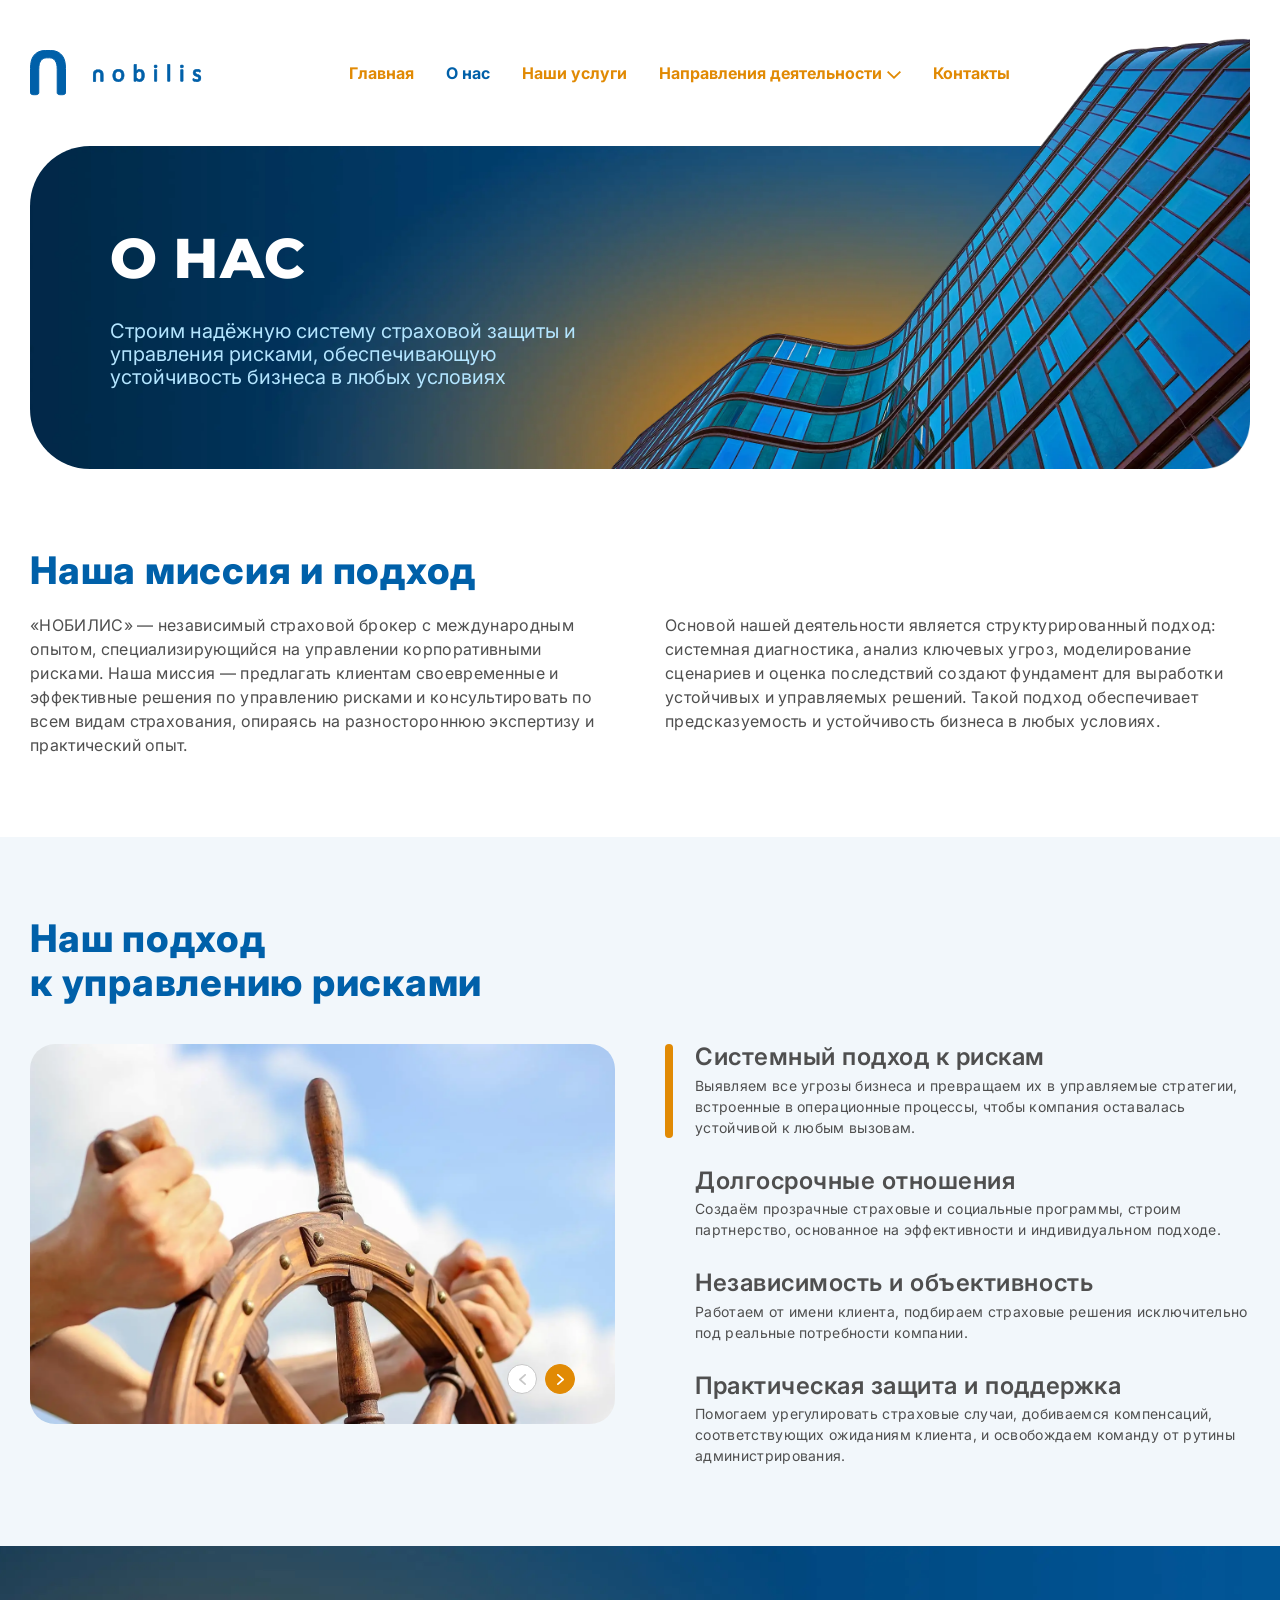
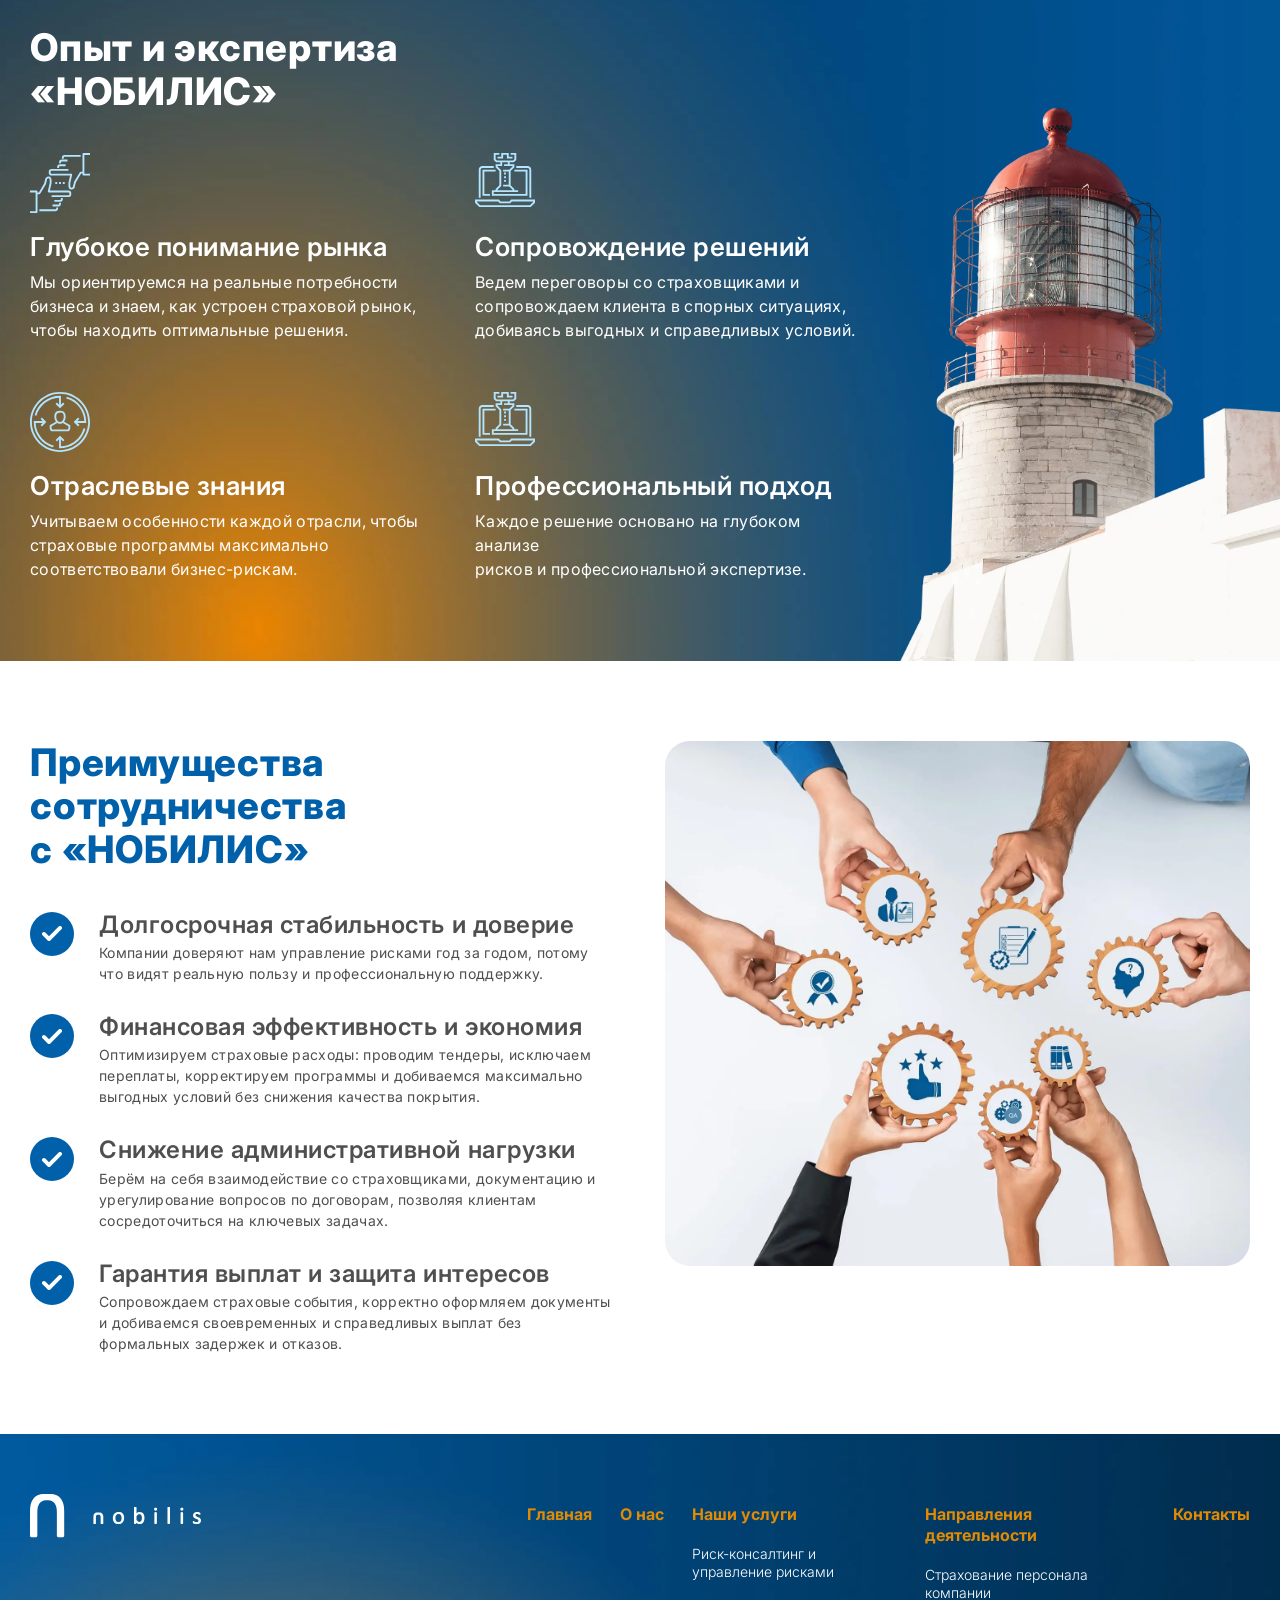
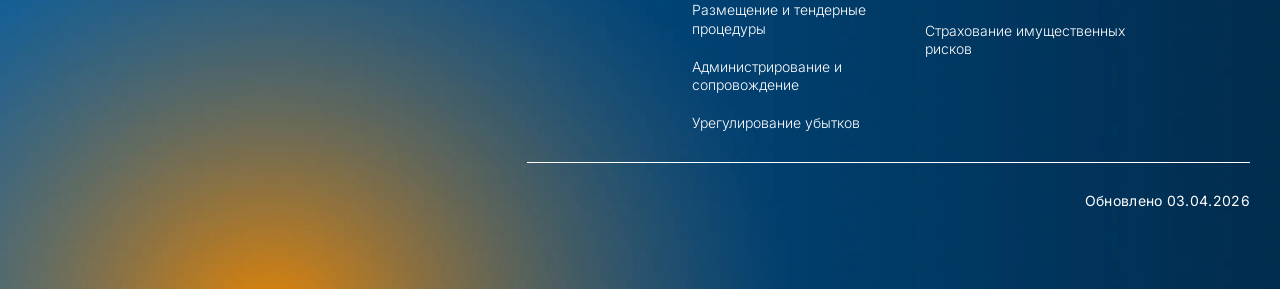
==== commit e9736474: "comment13" ====
--- a/about.html
+++ b/about.html
@@ -23,7 +23,7 @@
 					<ul class="header__list">
 						<li><a href="index.html">Главная</a></li>
 						<li><a class="active" href="about.html">О нас</a></li>
-						<li><a href="">Наши услуги</a></li>
+						<li><a href="services.html">Наши услуги</a></li>
 						<li class="has-dropdown">
 							<a href="#" class="dropdown-show">
 								Направления деятельности
@@ -256,27 +256,27 @@
             </a>
             <div class="footer__group">
                 <ul class="footer__list">
-                    <li><a class="active" href="">Главная</a></li>
-                    <li><a href="">О нас</a></li>
+                    <li><a class="active" href="index.html">Главная</a></li>
+                    <li><a href="about.html">О нас</a></li>
                     <li>
-                        <a href="">Наши услуги</a>
+                        <a href="services.html">Наши услуги</a>
                         <ul style="max-width: 205px">
-                            <li><a href="">Риск-консалтинг и управление рисками</a></li>
-                            <li><a href="">Размещение и тендерные процедуры</a></li>
-                            <li><a href="">Администрирование и сопровождение</a></li>
-                            <li><a href="">Урегулирование убытков</a></li>
+                            <li><a href="services5.html">Риск-консалтинг и управление рисками</a></li>
+                            <li><a href="services4.html">Размещение и тендерные процедуры</a></li>
+                            <li><a href="services6.html">Администрирование и сопровождение</a></li>
+                            <li><a href="services7.html">Урегулирование убытков</a></li>
                         </ul>
                     </li>
                     <li>
-                        <a href="">Урегулирование убытков</a>
+                        <a href="services7.html">Направления деятельности</a>
                         <ul>
-                            <li><a href="">Страхование персонала компании</a></li>
-                            <li><a href="">Страхование имущественных рисков</a></li>
+                            <li><a href="services3.html">Страхование персонала компании</a></li>
+                            <li><a href="services2.html">Страхование имущественных рисков</a></li>
                         </ul>
                     </li>
-                    <li><a href="">Контакты</a></li>
+                    <li><a href="contacts.html">Контакты</a></li>
                 </ul>
-                <div class="footer__text">Обновлено 05.11.2015</div>
+                <div class="footer__text">Обновлено 03.04.2026</div>
             </div>
         </div>
     </div>
--- a/css/style.min.css
+++ b/css/style.min.css
@@ -1,2 +1,2 @@
-@import url(https://fonts.googleapis.com/css2?family=Inter:ital,opsz,wght@0,14..32,100..900;1,14..32,100..900&display=swap);@import url(https://fonts.googleapis.com/css2?family=Montserrat:ital,wght@0,100..900;1,100..900&display=swap);*,::after,::before{-webkit-box-sizing:inherit;box-sizing:inherit}*{-webkit-box-sizing:border-box;box-sizing:border-box}a,body,div,form,h1,h2,h3,h4,h5,label,li,p,ul{margin:0;padding:0;border:0;text-decoration:none;line-height:1;-webkit-box-sizing:border-box;box-sizing:border-box}button,input,textarea{outline:0!important;font-family:Inter}button{border:none;cursor:pointer;-webkit-transition:.3s;-o-transition:.3s;transition:.3s}.btn{display:-webkit-box;display:-ms-flexbox;display:flex;-webkit-box-pack:center;-ms-flex-pack:center;justify-content:center;-webkit-box-align:center;-ms-flex-align:center;align-items:center}input:active,input[type=checkbox]:focus,input[type=file]:focus,input[type=radio]:focus,input[type=text]:focus{outline:0!important}html{height:100%;scroll-behavior:smooth;-webkit-box-sizing:border-box;box-sizing:border-box}body{height:100%;background:#fff;font-family:Inter,sans-serif;font-weight:400;color:#4f4f4f;overflow-x:hidden}.fixed-body{overflow:hidden}h1,h2,h3,h4,h5,h6,img,p{margin:0;padding:0;height:auto;-o-object-fit:cover;object-fit:cover}img{display:block}a{color:inherit;text-decoration:none;-webkit-transition:.3s;-o-transition:.3s;transition:.3s}li,ul{margin:0;padding:0;list-style:none}.container{max-width:1630px;padding:0 30px 0 106px;margin:0 auto}@media screen and (max-width:1689px){.container{padding:0 30px}}.wrapper{overflow:hidden}.btn-orange{gap:15px;background:#e18a04;border-radius:12px;color:#fff}.btn-orange:hover{background:#0060a9}.btn-orange .btn-text{line-height:130%;font-weight:700}.btn-orange .btn-icon{width:18px}.btn-orange .btn-icon svg{width:100%;height:auto}.h2{font-size:38px;line-height:115%;font-weight:800;letter-spacing:.76px}.text26{font-size:26px;line-height:110%;font-weight:600;letter-spacing:.52px}.swiper-button-next,.swiper-button-prev{width:30px;height:30px;display:-webkit-box;display:-ms-flexbox;display:flex;-webkit-box-pack:center;-ms-flex-pack:center;justify-content:center;-webkit-box-align:center;-ms-flex-align:center;align-items:center;background:#e18a04;border:1px solid #e18a04;border-radius:50%;opacity:1!important;-webkit-transition:.3s;-o-transition:.3s;transition:.3s}.swiper-button-next:after,.swiper-button-prev:after{display:none}.swiper-button-next:hover,.swiper-button-prev:hover{background:#0060a9;border-color:#0060a9}.swiper-button-next svg,.swiper-button-prev svg{width:7px;height:auto}.swiper-button-next svg path,.swiper-button-prev svg path{-webkit-transition:.3s;-o-transition:.3s;transition:.3s}.swiper-button-next svg{-webkit-transform:rotate(-180deg);-ms-transform:rotate(-180deg);transform:rotate(-180deg)}.swiper-button-disabled{background:#fff;border-color:#c7c7c7}.swiper-button-disabled svg path{fill:#c7c7c7!important}@media screen and (max-width:992px){.container{padding:0 15px}.h2{font-size:32px}.text26{font-size:24px}}@media screen and (max-width:576px){.h2{font-size:28px}.text26{font-size:20px}}.header{position:relative;z-index:5;padding:50px 0}.header__inner{display:-webkit-box;display:-ms-flexbox;display:flex;-webkit-box-pack:justify;-ms-flex-pack:justify;justify-content:space-between;-webkit-box-align:center;-ms-flex-align:center;align-items:center;gap:37px;padding-right:290px}.header__logo{width:172px;-ms-flex-negative:0;flex-shrink:0;display:block}.header__logo img{width:100%}.header__list{display:-webkit-box;display:-ms-flexbox;display:flex;-webkit-box-align:start;-ms-flex-align:start;align-items:start;gap:37px}.header__list li{position:relative}.header__list li a{font-size:19px;line-height:130%;font-weight:700;color:#e18a04}.header__list .active,.header__list li a:hover{color:#0060a9}.header .has-dropdown--active .dropdown-arrow{-webkit-transform:rotate(-180deg);-ms-transform:rotate(-180deg);transform:rotate(-180deg)}.header .has-dropdown--active .dropdown{-webkit-transform:translateY(0);-ms-transform:translateY(0);transform:translateY(0);opacity:1;pointer-events:auto}.header .dropdown{position:absolute;top:100%;left:-20px;-webkit-transform:translateY(-8px);-ms-transform:translateY(-8px);transform:translateY(-8px);min-width:280px;background:#fff;border-radius:12px;-webkit-box-shadow:0 8px 24px rgba(0,0,0,.12);box-shadow:0 8px 24px rgba(0,0,0,.12);padding:20px 0;opacity:0;pointer-events:none;-webkit-transition:.125s;-o-transition:.125s;transition:.125s}.header .dropdown li a{display:block;padding:10px 20px;font-size:16px;line-height:130%;white-space:nowrap;color:#333}.header .dropdown li a:hover{background:rgba(0,96,169,.06);color:#0060a9}.header .dropdown-show{display:-webkit-box;display:-ms-flexbox;display:flex;-webkit-box-align:center;-ms-flex-align:center;align-items:center;gap:5px}.header .dropdown-show:hover .dropdown-arrow svg path{fill:#0060a9}.header .dropdown-arrow{width:14px;-ms-flex-negative:0;flex-shrink:0;-webkit-transition:.3s;-o-transition:.3s;transition:.3s}.header .dropdown-arrow svg{width:100%;height:auto}.header .dropdown-arrow svg path{-webkit-transition:.3s;-o-transition:.3s;transition:.3s}.burger{display:none}@media screen and (max-width:1400px){.header__inner{gap:32px;padding-right:240px}.header__list{gap:32px}.header__list li a{font-size:16px}.header .dropdown li a{font-size:14px}}@media screen and (max-width:1200px){.header{padding:40px 0}.header__inner{padding-right:0}.header__list li a{font-size:14px}.header .dropdown{min-width:260px}.header .dropdown li a{padding:8px 16px;font-size:12px}}@media screen and (max-width:992px){.header{padding:24px 0}.header__list{position:fixed;z-index:10;top:0;left:0;width:100%;height:100%;-webkit-box-orient:vertical;-webkit-box-direction:normal;-ms-flex-direction:column;flex-direction:column;-webkit-box-align:center;-ms-flex-align:center;align-items:center;text-align:center;background:#fff;padding:100px 15px;opacity:0;pointer-events:none;-webkit-transition:.3s;-o-transition:.3s;transition:.3s}.header__list--active{opacity:1;pointer-events:auto}.header .has-dropdown--active .dropdown{display:block}.header .dropdown{position:static;-webkit-transform:unset;-ms-transform:unset;transform:unset;display:none;background:rgba(0,0,0,0);-webkit-box-shadow:unset;box-shadow:unset;padding:20px 0 0;opacity:1;pointer-events:auto}.header .dropdown-show{-webkit-box-pack:center;-ms-flex-pack:center;justify-content:center}.header .dropdown li:not(:last-child){margin-bottom:20px}.header .dropdown li a{padding:0;color:#e18a04}.burger{position:relative;z-index:12;width:32px;height:20px;display:block;cursor:pointer}.burger span{position:absolute;left:0;width:100%;height:2px;background:#0060a9;border-radius:3px;-webkit-transition:.3s;-o-transition:.3s;transition:.3s}.burger span:nth-child(1){top:0}.burger span:nth-child(2){position:absolute;top:50%;-webkit-transform:translate(0,-50%);-ms-transform:translate(0,-50%);transform:translate(0,-50%)}.burger span:nth-child(3){bottom:0}.burger--active span:nth-child(1){top:9px;-webkit-transform:rotate(-45deg);-ms-transform:rotate(-45deg);transform:rotate(-45deg)}.burger--active span:nth-child(2){display:none}.burger--active span:nth-child(3){bottom:9px;-webkit-transform:rotate(45deg);-ms-transform:rotate(45deg);transform:rotate(45deg)}}.main{padding-top:50px;color:#fff}.main .container{padding-left:0}.main__inner{position:relative;background-image:url(../img/main-bg.webp);background-repeat:no-repeat;background-position:center;background-size:cover;border-radius:90px;padding:108px 30px 108px 106px}.main__desc{position:relative;z-index:3;max-width:700px}.main__subtitle{font-size:23px;line-height:226%;text-transform:uppercase;margin-bottom:30px}.main__title{font-family:Montserrat;font-size:66px;line-height:115%;font-weight:800;text-transform:uppercase;margin-bottom:30px}.main__text{font-size:23px;line-height:115%;color:#b3e5ff;margin-bottom:30px}.main__btn{height:60px;display:-webkit-inline-box;display:-ms-inline-flexbox;display:inline-flex;padding:5px 40px}.main__btn .btn-text{font-size:18px}.main__img{position:absolute;z-index:2;right:0;bottom:0;max-width:1125px;pointer-events:none}.main__img img{max-width:100%}.info{padding:100px 0}.info__inner{display:-webkit-box;display:-ms-flexbox;display:flex;-webkit-box-pack:justify;-ms-flex-pack:justify;justify-content:space-between;-webkit-box-align:start;-ms-flex-align:start;align-items:start;gap:50px}.info__left{width:50%;max-width:679px}.info__right{width:50%;max-width:648px}.info__title{max-width:542px;color:#0060a9;margin-bottom:20px}.info__text{display:grid;grid-template-columns:100%;gap:10px}.info__text p{font-size:16px;line-height:150%;letter-spacing:.32px}.info__items{display:grid;grid-template-columns:repeat(2,calc(50% - 15px));gap:55px 30px}.info__item-title{display:-webkit-box;display:-ms-flexbox;display:flex;-webkit-box-align:end;-ms-flex-align:end;align-items:flex-end;gap:10px;font-family:Montserrat;font-size:100px;line-height:90%;font-weight:800;color:#0060a9;margin-bottom:7px}.info__item-title sup{font-size:16px;line-height:100%;letter-spacing:.32px}.info__item-title p{display:-webkit-box;display:-ms-flexbox;display:flex;-webkit-box-align:center;-ms-flex-align:center;align-items:center}.info__item-title .plus{font-size:100px;line-height:90%;font-weight:400}.info__item-text p{font-size:16px;line-height:150%;letter-spacing:.32px}.partner{background-image:url(../img/partner-bg.webp);background-repeat:no-repeat;background-position:center;background-size:cover;color:#fff}.partner__inner{position:relative;display:-webkit-box;display:-ms-flexbox;display:flex;-webkit-box-pack:justify;-ms-flex-pack:justify;justify-content:space-between;-webkit-box-align:start;-ms-flex-align:start;align-items:start;gap:50px;padding:100px 0}.partner__title{position:relative;z-index:2}.partner__items{position:relative;z-index:2;max-width:620px;display:grid;grid-template-columns:100%;gap:30px}.partner__item{display:-webkit-box;display:-ms-flexbox;display:flex;-webkit-box-align:start;-ms-flex-align:start;align-items:start;gap:25px}.partner__item-icon{width:60px;-ms-flex-negative:0;flex-shrink:0}.partner__item-icon img{max-width:100%}.partner__item-title{margin-bottom:5px}.partner__item-text{font-size:16px;line-height:150%;letter-spacing:.32px}.partner__img{position:absolute;left:270px;bottom:0;max-width:586px;pointer-events:none}.partner__img img{width:100%}.advantages{padding:100px 0}.advantages__top{display:-webkit-box;display:-ms-flexbox;display:flex;-webkit-box-pack:justify;-ms-flex-pack:justify;justify-content:space-between;-webkit-box-align:start;-ms-flex-align:start;align-items:start;gap:50px;margin-bottom:50px}.advantages__top .advantages__title{-ms-flex-negative:0;flex-shrink:0}.advantages__text{max-width:670px}.advantages__text p{font-size:16px;line-height:150%;letter-spacing:.32px}.advantages__items{display:grid;grid-template-columns:repeat(3,calc(33.3333333333% - 17.3333333333px));gap:26px}.advantages__title{color:#0060a9}.advantages__item{position:relative;display:-webkit-box;display:-ms-flexbox;display:flex;-webkit-box-orient:vertical;-webkit-box-direction:normal;-ms-flex-direction:column;flex-direction:column;background:#0060a9;border-radius:25px;padding:30px 36px 70px;color:#fff;overflow:hidden}.advantages__item:nth-child(1){background:rgba(0,0,0,0);border-radius:0;padding:0}.advantages__item-icon{width:60px;height:50px;margin-bottom:20px}.advantages__item-icon img{max-width:100%;max-height:100%}.advantages__item-title{margin-bottom:5px}.advantages__item-text{font-size:16px;line-height:150%;letter-spacing:.32px}.advantages__item-number{position:absolute;right:36px;bottom:-10px;font-family:Montserrat;font-size:80px;line-height:88%;font-weight:900;color:#b3e5ff}.services{background:rgba(0,96,169,.05);padding:100px 0}.services-top{display:-webkit-box;display:-ms-flexbox;display:flex;-webkit-box-pack:justify;-ms-flex-pack:justify;justify-content:space-between;-webkit-box-align:end;-ms-flex-align:end;align-items:flex-end;gap:50px;margin-bottom:40px}.services__group{max-width:680px}.services__title{color:#0060a9;margin-bottom:20px}.services__text{font-size:16px;line-height:150%;letter-spacing:.32px}.services__btn{height:60px;-ms-flex-negative:0;flex-shrink:0;padding:5px 50px}.services__btn .btn-text{font-size:18px}.services__slider{position:relative;max-width:679px}.services .swiper{overflow:unset}.services .swiper-wrapper{-webkit-box-align:stretch;-ms-flex-align:stretch;align-items:stretch}.services .swiper-slide{height:auto}.services .swiper-slide-prev .service-card__wrap{-webkit-transform:translateX(302px);-ms-transform:translateX(302px);transform:translateX(302px)}.services .swiper-slide-prev+.swiper-slide-prev .service-card__wrap,.services .swiper-slide:has(+.swiper-slide-prev) .service-card__wrap{-webkit-transform:translateX(604px);-ms-transform:translateX(604px);transform:translateX(604px)}.services .swiper-slide-prev+.swiper-slide+.swiper-slide-prev .service-card__wrap,.services .swiper-slide:has(+.swiper-slide+.swiper-slide-prev) .service-card__wrap{-webkit-transform:translateX(906px);-ms-transform:translateX(906px);transform:translateX(906px)}.services .swiper-slide-prev+.swiper-slide+.swiper-slide+.swiper-slide-prev .service-card__wrap,.services .swiper-slide:has(+.swiper-slide+.swiper-slide+.swiper-slide-prev) .service-card__wrap{-webkit-transform:translateX(1208px);-ms-transform:translateX(1208px);transform:translateX(1208px)}.services .swiper-slide-prev+.swiper-slide+.swiper-slide+.swiper-slide+.swiper-slide-prev .service-card__wrap,.services .swiper-slide:has(+.swiper-slide+.swiper-slide+.swiper-slide+.swiper-slide-prev) .service-card__wrap{-webkit-transform:translateX(1510px);-ms-transform:translateX(1510px);transform:translateX(1510px)}.services .swiper-slide-next~.swiper-slide .service-card__wrap{-webkit-transform:translateX(-302px);-ms-transform:translateX(-302px);transform:translateX(-302px)}.services .swiper-slide-next~.swiper-slide~.swiper-slide .service-card__wrap{-webkit-transform:translateX(-604px);-ms-transform:translateX(-604px);transform:translateX(-604px)}.services .swiper-slide-next~.swiper-slide~.swiper-slide~.swiper-slide .service-card__wrap{-webkit-transform:translateX(-906px);-ms-transform:translateX(-906px);transform:translateX(-906px)}.services .swiper-slide-next~.swiper-slide~.swiper-slide~.swiper-slide~.swiper-slide .service-card__wrap{-webkit-transform:translateX(-1208px);-ms-transform:translateX(-1208px);transform:translateX(-1208px)}.services .swiper-slide-next~.swiper-slide~.swiper-slide~.swiper-slide~.swiper-slide~.swiper-slide .service-card__wrap{-webkit-transform:translateX(-1510px);-ms-transform:translateX(-1510px);transform:translateX(-1510px)}.services .swiper-slide-active .service-card__wrap{max-width:100%!important}.services .swiper-slide-active .service-card__desc{background:#0060a9}.services .swiper-slide-active .service-card__btn{background:rgba(0,0,0,0)}.services .swiper-slide-active .service-card__btn:before{content:"";position:absolute;top:50%;left:50%;-webkit-transform:translate(-50%,-50%);-ms-transform:translate(-50%,-50%);transform:translate(-50%,-50%);width:50px;height:50px;background:#e18a04;border-radius:50%}.services .swiper-slide-active .service-card__btn svg{width:18px}.services .swiper-slide-active .service-card__btn svg path{fill:#fff}.services .slider-nav{display:-webkit-box;display:-ms-flexbox;display:flex;-webkit-box-align:center;-ms-flex-align:center;align-items:center;gap:8px;margin-top:30px}.services .swiper-button-next,.services .swiper-button-prev{position:static;margin:0!important}.service-card{color:#fff}.service-card__wrap{max-width:377px;height:100%;display:-webkit-box;display:-ms-flexbox;display:flex;-webkit-box-orient:vertical;-webkit-box-direction:normal;-ms-flex-direction:column;flex-direction:column}.service-card__img{position:relative;display:block;border-radius:40px 40px 0 0;overflow:hidden}.service-card__img:hover img{-webkit-transform:scale(1.2);-ms-transform:scale(1.2);transform:scale(1.2)}.service-card__img img{width:100%;height:437px;border-radius:40px 40px 0 0;-webkit-transition:.5s;-o-transition:.5s;transition:.5s}.service-card__desc{-webkit-box-flex:1;-ms-flex-positive:1;flex-grow:1;background:#e18a04;border-radius:0 0 40px 40px;padding:25px 28px}.service-card__title{display:block;margin-bottom:8px;display:-webkit-box;-webkit-line-clamp:2;-webkit-box-orient:vertical;overflow:hidden;-o-text-overflow:ellipsis;text-overflow:ellipsis}.service-card__group{display:-webkit-box;display:-ms-flexbox;display:flex;-webkit-box-pack:justify;-ms-flex-pack:justify;justify-content:space-between;-webkit-box-align:end;-ms-flex-align:end;align-items:flex-end;gap:40px}.service-card__text{max-width:410px;display:-webkit-box;-webkit-line-clamp:2;-webkit-box-orient:vertical;overflow:hidden;-o-text-overflow:ellipsis;text-overflow:ellipsis}.service-card__btn{position:relative;width:25px;height:25px;-ms-flex-negative:0;flex-shrink:0;display:-webkit-box;display:-ms-flexbox;display:flex;-webkit-box-pack:center;-ms-flex-pack:center;justify-content:center;-webkit-box-align:center;-ms-flex-align:center;align-items:center;background:#fff;border-radius:50%}.service-card__btn svg{position:relative;z-index:2;width:9px;height:auto}.areas{position:relative;background-image:url(../img/areas-bg.webp);background-repeat:no-repeat;background-position:center;background-size:cover;padding:100px 0 120px;color:#fff}.areas .container{position:relative;z-index:2}.areas__inner{max-width:1220px;display:-webkit-box;display:-ms-flexbox;display:flex;-webkit-box-pack:justify;-ms-flex-pack:justify;justify-content:space-between;-webkit-box-align:start;-ms-flex-align:start;align-items:start;gap:50px;margin-left:auto}.areas__group{max-width:780px}.areas__text{margin-bottom:45px}.areas__text p{font-size:16px;line-height:150%;letter-spacing:.32px}.areas__items{display:grid;grid-template-columns:repeat(2,calc(50% - 15px));gap:30px}.areas__item-icon{width:74px;height:60px;margin-bottom:15px}.areas__item-icon img{max-width:100%;max-height:100%}.areas__item-text,.areas__item-title{margin-bottom:8px}.areas__item-text p{font-size:16px;line-height:150%;letter-spacing:.32px}.areas__item-link{display:-webkit-box;display:-ms-flexbox;display:flex;-webkit-box-align:center;-ms-flex-align:center;align-items:center;gap:32px;font-size:18px;line-height:133%;font-weight:700;color:#e18a04}.areas__item-link:hover{color:#fff}.areas__item-link:hover svg path{fill:#fff}.areas__item-link svg{width:18px;height:auto;-ms-flex-negative:0;flex-shrink:0}.areas__item-link svg path{-webkit-transition:.3s;-o-transition:.3s;transition:.3s}.areas__img{position:absolute;left:0;bottom:0;width:44.5%}.areas__img img{max-width:100%}.areas__img2{position:absolute;right:0;bottom:0;max-width:30.21%;pointer-events:none}.areas__img2 img{width:100%;max-width:580px}.partners{background:rgba(0,96,169,.05);padding:100px 0}.partners__inner{position:relative;padding-right:437px}.partners__group{position:absolute;top:0;right:0;max-width:369px;width:100%}.partners__title{color:#0060a9;margin-bottom:40px}.partners .slider-nav{display:-webkit-box;display:-ms-flexbox;display:flex;-webkit-box-align:center;-ms-flex-align:center;align-items:center;gap:8px}.partners .swiper-button-next,.partners .swiper-button-prev{position:static;margin:0!important}.partner-card{height:102px;display:-webkit-box;display:-ms-flexbox;display:flex;-webkit-box-pack:center;-ms-flex-pack:center;justify-content:center;-webkit-box-align:center;-ms-flex-align:center;align-items:center;background:#fff;border-radius:20px;padding:16px}.partner-card img{max-width:85%;max-height:100%}.faq{padding:100px 0}.faq__inner{display:-webkit-box;display:-ms-flexbox;display:flex;-webkit-box-pack:justify;-ms-flex-pack:justify;justify-content:space-between;-webkit-box-align:center;-ms-flex-align:center;align-items:center;gap:50px}.faq__desc{width:47.5%;max-width:624px}.faq__img{width:52.5%}.faq__img img{width:100%;min-height:392px;border-radius:40px}.faq__title{color:#0060a9;margin-bottom:20px}.faq__items{display:grid;grid-template-columns:100%;gap:30px}.faq .item-show{display:-webkit-box;display:-ms-flexbox;display:flex;-webkit-box-pack:justify;-ms-flex-pack:justify;justify-content:space-between;-webkit-box-align:end;-ms-flex-align:end;align-items:flex-end;gap:30px;cursor:pointer}.faq .item-show--active .item-btn{-webkit-transform:rotate(-180deg);-ms-transform:rotate(-180deg);transform:rotate(-180deg)}.faq .item-show--active .item-btn:after{display:none}.faq .item-title{margin-bottom:8px}.faq .item-subtitle{font-size:16px;line-height:150%;letter-spacing:.32px}.faq .item-btn{position:relative;width:50px;height:50px;-ms-flex-negative:0;flex-shrink:0;background:#e18a04;border-radius:50%;-webkit-transition:.3s;-o-transition:.3s;transition:.3s}.faq .item-btn:before{content:"";position:absolute;top:50%;left:50%;-webkit-transform:translate(-50%,-50%);-ms-transform:translate(-50%,-50%);transform:translate(-50%,-50%);width:17px;height:2px;background:#fff}.faq .item-btn:after{content:"";position:absolute;top:50%;left:50%;-webkit-transform:translate(-50%,-50%);-ms-transform:translate(-50%,-50%);transform:translate(-50%,-50%);width:2px;height:17px;background:#fff}.faq .item-text p{font-size:15px;line-height:150%}.faq .item-hidden{display:none;padding-top:10px}.news{background:rgba(0,96,169,.05);padding:100px 0}.news__title{color:#0060a9;margin-bottom:40px}.news__slider{position:relative;max-width:1116px}.news .swiper{overflow:unset;height:auto}.news .swiper-wrapper{-webkit-box-align:stretch;-ms-flex-align:stretch;align-items:stretch}.news .slider-nav{display:-webkit-box;display:-ms-flexbox;display:flex;-webkit-box-align:center;-ms-flex-align:center;align-items:center;gap:8px;margin-top:30px}.news .swiper-button-next,.news .swiper-button-prev{position:static;margin:0!important}.news-card{position:relative}.news-card__img{position:relative;display:block;border-radius:40px;padding-bottom:125%;overflow:hidden}.news-card__img:hover img{-webkit-transform:scale(1.2);-ms-transform:scale(1.2);transform:scale(1.2)}.news-card__img img{position:absolute;top:0;left:0;width:100%;height:100%;border-radius:40px;-webkit-transition:.5s;-o-transition:.5s;transition:.5s}.news-card__desc{position:absolute;z-index:2;left:0;bottom:0;width:100%;padding:35px 30px;color:#fff}.news-card__title{display:block;margin-bottom:8px}.news-card__title:hover{color:#e18a04}.news-card__text{margin-bottom:16px}.news-card__date,.news-card__text p{font-size:16px;line-height:150%;letter-spacing:.32px}.news-card__btn{position:absolute;z-index:3;right:30px;bottom:30px;width:50px;height:50px;display:-webkit-box;display:-ms-flexbox;display:flex;-webkit-box-pack:center;-ms-flex-pack:center;justify-content:center;-webkit-box-align:center;-ms-flex-align:center;align-items:center;background:#e18a04;border-radius:50%;cursor:pointer}.news-card__btn svg{width:17px;height:auto}@media screen and (max-width:1689px){.main{padding-top:0}.main .container{padding-left:30px}.main__inner{padding:100px}.main__img{max-width:1040px}}@media screen and (max-width:1600px){.areas__img{width:40%}}@media screen and (max-width:1400px){.main__inner{border-radius:80px;padding:80px}.main__subtitle{font-size:20px}.main__title{font-size:56px}.main__text{font-size:20px}.main__img{max-width:890px}.info{padding:80px 0}.info__item-title,.info__item-title .plus{font-size:80px}.partner__inner{padding:80px 0}.partner__img{left:170px;max-width:450px}.advantages{padding:80px 0}.advantages__item{padding:30px 30px 70px}.services{padding:80px 0}.areas{background-position:right center;padding:80px 0}.areas__img{width:35%}.areas__img2{right:-40px;max-width:420px}.partners{padding:80px 0}.partners__inner{padding-right:420px}.partners__group{max-width:370px}.faq{padding:60px 0}.news{padding:80px 0}}@media screen and (max-width:1200px){.main__img{max-width:820px}.info__text p{font-size:14px}.info__item-title,.info__item-title .plus{font-size:60px}.info__item-text p{font-size:14px}.areas__img2{right:-100px}.partner__img{left:100px;max-width:300px}.partners__inner{padding-right:0;padding-bottom:60px}.partners__group{position:static;max-width:100%;margin-bottom:30px}.partners__title{margin:0}.partners .slider-nav{position:absolute;left:0;bottom:0}}@media screen and (max-width:992px){.main .container{padding:0 15px}.main__inner{border-radius:40px;padding:80px 60px}.main__subtitle{font-size:18px}.main__title{font-size:40px}.main__text{font-size:18px}.main__btn{height:50px;padding:5px 30px}.main__btn .btn-text{font-size:16px}.main__img{max-width:580px}.info{padding:60px 0}.info__inner{-webkit-box-orient:vertical;-webkit-box-direction:normal;-ms-flex-direction:column;flex-direction:column;gap:30px}.info__left,.info__right{width:100%;max-width:100%}.info__title{max-width:100%}.partner__inner{-webkit-box-orient:vertical;-webkit-box-direction:normal;-ms-flex-direction:column;flex-direction:column;gap:30px;padding:60px 0}.partner__items{max-width:100%}.partner__item-icon{width:40px}.partner__item-text{font-size:14px}.partner__img{max-width:450px;left:unset;right:0;opacity:.1}.advantages{padding:60px 0}.advantages__top{-webkit-box-orient:vertical;-webkit-box-direction:normal;-ms-flex-direction:column;flex-direction:column;gap:30px;margin-bottom:30px}.advantages__text{max-width:100%}.advantages__items{grid-template-columns:repeat(2,calc(50% - 8px));gap:16px}.advantages__item{border-radius:12px;padding:25px 25px 70px}.advantages__item-text{font-size:14px}.advantages__item-number{font-size:60px}.services{padding:60px 0}.services__top{margin-bottom:30px}.services__group{max-width:605px}.services__text{font-size:14px}.services__btn{height:50px;padding:5px 30px}.services__btn .btn-text{font-size:16px}.services__slider{max-width:100%}.services .swiper{overflow:hidden}.services .swiper-slide .service-card__wrap{max-width:100%!important;-webkit-transform:unset!important;-ms-transform:unset!important;transform:unset!important}.services .swiper-slide-active .service-card__btn{background:#e18a04}.services .swiper-slide-active .service-card__btn svg{width:12px}.services .swiper-slide-active .service-card__btn:before{display:none}.service-card__img{border-radius:12px 12px 0 0;padding-bottom:64%}.service-card__img img{position:absolute;top:0;left:0;width:100%;height:100%;border-radius:12px 12px 0 0}.service-card__desc{border-radius:0 0 12px 12px;padding:25px}.service-card__text{font-size:14px}.service-card__btn{width:30px;height:30px}.service-card__btn svg{width:12px}.areas{padding:60px 0}.areas__text{margin-bottom:40px}.areas__item-text p,.areas__text p{font-size:14px}.areas__item-link{font-size:16px}.areas__img2{right:0;opacity:.2}.partners{padding:60px 0}.partner-card{border-radius:12px}.faq{padding:60px 0}.faq__inner{-webkit-box-orient:vertical;-webkit-box-direction:normal;-ms-flex-direction:column;flex-direction:column;-webkit-box-align:start;-ms-flex-align:start;align-items:start;gap:30px}.faq__desc{width:100%;max-width:100%}.faq__img{width:100%;-webkit-box-ordinal-group:0;-ms-flex-order:-1;order:-1}.faq__img img{min-height:250px;border-radius:12px}.faq .item-subtitle{font-size:14px}.faq .item-text p{font-size:13px}.news{padding:60px 0}.news__title{margin-bottom:30px}.news-card__img,.news-card__img img{border-radius:12px}.news-card__desc{padding:30px 25px}.news-card__date,.news-card__text p{font-size:14px}.news-card__btn{right:25px;bottom:25px;width:40px;height:40px}.news-card__btn svg{width:14px}}@media screen and (max-width:768px){.main__img{max-width:460px}.services__inner{position:relative;padding-bottom:80px}.services__group{max-width:100%}.services__btn{position:absolute;left:50%;bottom:0;-webkit-transform:translate(-50%,0);-ms-transform:translate(-50%,0);transform:translate(-50%,0);width:-webkit-max-content;width:-moz-max-content;width:max-content}.services .swiper{overflow:unset}.services .slider-nav{-webkit-box-pack:center;-ms-flex-pack:center;justify-content:center}.areas__inner{-webkit-box-orient:vertical;-webkit-box-direction:normal;-ms-flex-direction:column;flex-direction:column;gap:30px}.areas__text{margin-bottom:30px}.areas__img{width:100%;max-width:450px;opacity:.2}}@media screen and (max-width:576px){.main__inner{border-radius:20px;padding:40px 20px;overflow:hidden}.main__subtitle{font-size:16px;margin-bottom:20px}.main__title{font-size:32px;margin-bottom:20px}.main__text{font-size:16px;margin-bottom:20px}.main__btn{width:100%;padding:5px 10px}.main__img{max-width:340px}.info__items{grid-template-columns:100%;gap:30px}.advantages__items{grid-template-columns:100%}.advantages__item-title br{display:none}.areas__items{grid-template-columns:100%}.partner-card{height:80px}.news-card__desc{padding:25px 20px}.news-card__btn{right:20px;bottom:20px}}.main--about .main__inner{background-image:url(../img/main-bg--2.webp);border-radius:60px;padding:108px 30px 108px 108px}.main--about .main__desc{max-width:590px}.main--about .main__text{margin:0!important}.main--about .main__img{max-width:787px}.mission{padding:100px 0}.mission__title{color:#0060a9;margin-bottom:20px}.mission__text{display:-webkit-box;display:-ms-flexbox;display:flex;-webkit-box-pack:justify;-ms-flex-pack:justify;justify-content:space-between;-webkit-box-align:start;-ms-flex-align:start;align-items:start;gap:30px 50px}.mission__text h2{max-width:680px;width:50%;margin:0!important}.mission__text p{max-width:680px;width:50%;font-size:16px;line-height:150%;letter-spacing:.32px;display:grid;grid-template-columns:100%;gap:10px}.mission--1 .mission__text{gap:30px}.mission--1 .mission__text h2{width:47%}.mission--1 .mission__text p{width:53%;max-width:785px}.risks{background:rgba(0,96,169,.05);padding:100px 0}.risks__title{color:#0060a9;margin-bottom:40px}.risks__sliders{display:-webkit-box;display:-ms-flexbox;display:flex;-webkit-box-pack:justify;-ms-flex-pack:justify;justify-content:space-between;-webkit-box-align:start;-ms-flex-align:start;align-items:start;gap:50px}.risks .images-slider{width:50%;max-width:710px;margin:0!important}.risks .images-slider .swiper-slide{position:relative;min-height:447px;padding-bottom:63%}.risks .images-slider .swiper-slide img{position:absolute;top:0;left:0;width:100%;height:100%;border-radius:25px}.risks .text-slider{width:50%;max-width:680px;margin:0!important}.risks .text-slider .swiper-wrapper{-webkit-box-orient:vertical;-webkit-box-direction:normal;-ms-flex-direction:column;flex-direction:column;gap:30px}.risks .text-slider .swiper-slide{position:relative;padding-left:30px;margin:0!important;cursor:pointer}.risks .text-slider .swiper-slide:before{content:"";position:absolute;top:0;left:0;width:8px;height:100%;background:#e18a04;border-radius:5px;opacity:0;-webkit-transition:.125s;-o-transition:.125s;transition:.125s}.risks .text-slider .swiper-slide-thumb-active:before{opacity:1}.risks .slider-nav{position:absolute;z-index:2;right:40px;bottom:30px;display:-webkit-box;display:-ms-flexbox;display:flex;-webkit-box-align:center;-ms-flex-align:center;align-items:center;gap:8px}.risks .swiper-button-next,.risks .swiper-button-prev{position:static;margin:0!important}.risks__title2{margin-bottom:4px}.risks__text p{font-size:16px;line-height:150%;letter-spacing:.32px}.areas--2{background-image:url(../img/areas-bg2.webp)}.areas--2 .areas__inner{max-width:1080px;display:block;margin:0}.areas--2 .areas__title{margin-bottom:40px}.areas--2 .areas__items{grid-template-columns:repeat(2,calc(50% - 25px));gap:50px}.areas--2 .areas__item-icon{margin-bottom:20px}.areas--2 .areas__item-text{margin:0}.advantages2{padding:100px 0}.advantages2__inner{display:-webkit-box;display:-ms-flexbox;display:flex;-webkit-box-pack:justify;-ms-flex-pack:justify;justify-content:space-between;-webkit-box-align:start;-ms-flex-align:start;align-items:start;gap:50px}.advantages2__desc{width:50%;max-width:680px}.advantages2__img{width:50%;max-width:712px}.advantages2__img img{width:100%;min-height:500px;border-radius:25px}.advantages2__img2{max-width:680px}.advantages2__title{color:#0060a9;margin-bottom:40px}.advantages2__text p{font-size:16px;line-height:150%;letter-spacing:.32px}.advantages2__items{display:grid;grid-template-columns:100%;gap:30px}.advantages2__item{display:-webkit-box;display:-ms-flexbox;display:flex;-webkit-box-align:start;-ms-flex-align:start;align-items:start;gap:25px}.advantages2__item-icon{width:44px;height:44px;-ms-flex-negative:0;flex-shrink:0;display:-webkit-box;display:-ms-flexbox;display:flex;-webkit-box-pack:center;-ms-flex-pack:center;justify-content:center;-webkit-box-align:center;-ms-flex-align:center;align-items:center;background:#0060a9;border-radius:50%}.advantages2__item-icon img{width:20px}.advantages2__item-desc .advantages2__item-title2,.advantages2__item-title{margin-bottom:4px}.advantages2__item-title2{font-size:23px;line-height:110%;font-weight:600;letter-spacing:.46px}.advantages2__item-text p{font-size:16px;line-height:150%;letter-spacing:.32px}.advantages2__item2 .advantages2__item-icon{width:28px;height:28px}.advantages2__item2 .advantages2__item-icon img{width:13px}@media screen and (max-width:1689px){.main--about .main__inner{padding:100px}}@media screen and (max-width:1500px){.areas--2 .areas__inner{max-width:960px}}@media screen and (max-width:1400px){.main--about .main__inner{padding:80px}.main--about .main__desc{max-width:500px}.main--about .main__img{max-width:640px}.mission,.risks{padding:80px 0}.risks .images-slider .swiper-slide{min-height:380px}.risks__title2{font-size:24px}.risks__text p{font-size:14px}.areas--2{background-position:center;padding-right:380px}.advantages2{padding:80px 0}.advantages2__item-title{font-size:24px}.advantages2__item-title2{font-size:20px}.advantages2__item-text p{font-size:14px}}@media screen and (max-width:1200px){.main--about .main__img{max-width:540px}.areas--2{padding-right:290px}}@media screen and (max-width:992px){.main--about .main__inner{border-radius:40px;padding:80px 60px}.main--about .main__desc{max-width:440px}.main--about .main__img{max-width:400px}.mission{padding:60px 0}.mission__text{-webkit-box-orient:vertical;-webkit-box-direction:normal;-ms-flex-direction:column;flex-direction:column;gap:16px}.mission__text h2{max-width:100%!important;width:100%!important}.mission__text p{max-width:100%!important;width:100%!important;font-size:14px}.risks{padding:60px 0}.risks__title{margin-bottom:30px}.risks__sliders{-webkit-box-orient:vertical;-webkit-box-direction:normal;-ms-flex-direction:column;flex-direction:column;gap:30px}.risks .images-slider{width:100%;max-width:100%}.risks .images-slider .swiper-slide{min-height:240px;padding-bottom:50%}.risks .images-slider .swiper-slide img{border-radius:12px}.risks .text-slider{width:100%;max-width:100%}.risks .text-slider .swiper-slide{padding-left:20px}.risks .text-slider .swiper-slide:before{width:4px}.risks .slider-nav{right:50%;bottom:20px;-webkit-transform:translate(50%,0);-ms-transform:translate(50%,0);transform:translate(50%,0)}.areas--2{padding-right:0}.areas--2 .areas__title{margin-bottom:30px}.areas--2 .areas__items{grid-template-columns:repeat(2,calc(50% - 15px));gap:30px}.advantages2{padding:60px 0}.advantages2__inner{-webkit-box-orient:vertical;-webkit-box-direction:normal;-ms-flex-direction:column;flex-direction:column;gap:30px}.advantages2__desc,.advantages2__img{width:100%;max-width:100%}.advantages2__desc{-webkit-box-ordinal-group:0;-ms-flex-order:-1;order:-1}.advantages2__img img{max-height:480px;min-height:240px!important;border-radius:12px}.advantages2__title{margin-bottom:30px}.advantages2__item{gap:20px}.advantages2__item-icon{width:36px;height:36px}.advantages2__item-icon img{width:16px}.advantages2__item-title2{font-size:18px}}@media screen and (max-width:768px){.main--about .main__inner{overflow:hidden}.main--about .main__img{right:-40px;max-width:340px}}@media screen and (max-width:576px){.main--about .main__inner{border-radius:20px;padding:40px 20px 60px}.main--about .main__desc{max-width:390px}.main--about .main__img{max-width:220px}.risks__title2{font-size:20px}.areas--2 .areas__items{grid-template-columns:100%}.advantages2__item-title2{font-size:20px}.advantages2__item2{gap:16px}.advantages2__item2 .advantages2__item-icon{width:24px;height:24px}.advantages2__item2 .advantages2__item-icon img{width:11px}}.main--services .main__inner{background-image:url(../img/main-bg--3.webp);border-radius:60px;padding:100px 30px 80px 106px}.main--services .main__inner--services{padding:110px 30px 110px 106px}.main--services .main__inner--services4{padding:125px 30px 125px 106px}.main--services .main__desc{max-width:950px}.main--services .main__desc--services .main__text{max-width:600px}.main--services .main__desc--services2 .main__text{max-width:660px}.main--services .main__desc--services3 .main__text{max-width:805px}.main--services .main__text{margin-bottom:0}.main--services .main__img--services{max-width:785px}.main--services .main__img--services2{max-width:800px}.main--services .main__img--services3{max-width:556px}.main--services .main__img--services4{max-width:880px}.main--services .main__img--services5{max-width:640px}.main--services .main__img--services6{max-width:580px}.main--services .main__img--services7{max-width:680px}.support{background:rgba(0,96,169,.05);padding:100px 0}.support__title{color:#0060a9;margin-bottom:40px}.support__items{display:-webkit-box;display:-ms-flexbox;display:flex;-webkit-box-pack:justify;-ms-flex-pack:justify;justify-content:space-between;-webkit-box-align:start;-ms-flex-align:start;align-items:start;gap:30px 50px}.support__items-left,.support__items-right{max-width:680px;width:50%;display:grid;grid-template-columns:100%;gap:30px}.support__item{display:-webkit-box;display:-ms-flexbox;display:flex;-webkit-box-align:start;-ms-flex-align:start;align-items:start;gap:25px}.support__item-icon{width:28px;height:28px;-ms-flex-negative:0;flex-shrink:0;display:-webkit-box;display:-ms-flexbox;display:flex;-webkit-box-pack:center;-ms-flex-pack:center;justify-content:center;-webkit-box-align:center;-ms-flex-align:center;align-items:center;background:#0060a9;border-radius:50%}.support__item-icon img{width:13px}.support__item-text{font-size:23px;line-height:110%;font-weight:600;letter-spacing:.46px}.advantages2--1{background:rgba(0,96,169,.05)}.advantages2--1 .advantages2__title{margin-bottom:20px}.advantages2--1 .advantages2__text{margin-bottom:40px}.advantages2--1 .advantages2__img img{min-height:410px}.advantages--1 .advantages__item{padding:35px 36px 30px}.advantages--1 .advantages__item:nth-child(1){background:#0060a9;border-radius:25px;padding:35px 36px 30px}.advantages2-2{background-image:url(../img/advantages2-bg.webp);background-repeat:no-repeat;background-position:center;background-size:cover;color:#fff}.advantages2-2 .advantages2__inner{-webkit-box-align:stretch;-ms-flex-align:stretch;align-items:stretch}.advantages2-2 .advantages2__title{color:#fff}.advantages2-2 .advantages2__item-icon{background:#fff}.advantages2-2 .advantages2__img{position:relative;max-width:100%}.advantages2-2 .advantages2__img img{position:absolute;top:35%;left:50%;-webkit-transform:translate(-50%,-50%);-ms-transform:translate(-50%,-50%);transform:translate(-50%,-50%);max-width:540px;max-height:unset!important;min-height:unset!important;border-radius:unset!important}.analysis{position:relative;background-image:url(../img/analysis-bg.webp);background-repeat:no-repeat;background-position:center;background-size:cover;padding:100px 0;color:#fff}.analysis .container{position:relative;z-index:2}.analysis__inner{max-width:785px;margin-left:auto}.analysis__title{margin-bottom:20px}.analysis__text{margin-bottom:40px}.analysis__text p{font-size:16px;line-height:150%;letter-spacing:.32px}.analysis__items{display:grid;grid-template-columns:100%;gap:30px}.analysis .item-show{max-width:685px;display:-webkit-box;display:-ms-flexbox;display:flex;-webkit-box-align:center;-ms-flex-align:center;align-items:center;gap:28px;cursor:pointer}.analysis .item-show--active .item-btn{-webkit-transform:rotate(-180deg);-ms-transform:rotate(-180deg);transform:rotate(-180deg)}.analysis .item-show--active .item-btn:after{display:none}.analysis .item-btn{position:relative;width:50px;height:50px;-ms-flex-negative:0;flex-shrink:0;background:#e18a04;border-radius:50%;-webkit-transition:.3s;-o-transition:.3s;transition:.3s}.analysis .item-btn:before{content:"";position:absolute;top:50%;left:50%;-webkit-transform:translate(-50%,-50%);-ms-transform:translate(-50%,-50%);transform:translate(-50%,-50%);width:17px;height:2px;background:#fff}.analysis .item-btn:after{content:"";position:absolute;top:50%;left:50%;-webkit-transform:translate(-50%,-50%);-ms-transform:translate(-50%,-50%);transform:translate(-50%,-50%);width:2px;height:17px;background:#fff}.analysis .item-hidden{display:none;padding-top:15px}.analysis .item-list{display:grid;grid-template-columns:100%;gap:10px;padding-left:78px}.analysis .item-list li{position:relative;padding-left:13px;font-size:16px;line-height:150%;letter-spacing:.32px}.analysis .item-list li:before{content:"";position:absolute;top:8px;left:0;width:8px;height:8px;background:#e18a04;border-radius:50%}.analysis__img{position:absolute;top:-188px;left:0;width:49%}.analysis__img img{max-width:100%}.support--1{background:rgba(0,0,0,0)}.support--1 .support__inner{display:-webkit-box;display:-ms-flexbox;display:flex;-webkit-box-pack:justify;-ms-flex-pack:justify;justify-content:space-between;-webkit-box-align:start;-ms-flex-align:start;align-items:start;gap:50px}.support--1 .support__group{width:46%;max-width:575px}.support--1 .support__items{width:54%;max-width:785px;display:grid;grid-template-columns:100%;gap:30px}.support--1 .support__title{margin-bottom:20px}.support--1 .support__text{display:grid;grid-template-columns:100%;gap:10px}.support--1 .support__text p{font-size:16px;line-height:150%;letter-spacing:.32px}.dms{background:rgba(0,96,169,.05);padding:100px 0}.dms__inner{display:-webkit-box;display:-ms-flexbox;display:flex;-webkit-box-pack:justify;-ms-flex-pack:justify;justify-content:space-between;-webkit-box-align:start;-ms-flex-align:start;align-items:start;gap:50px}.dms__group{width:50%;max-width:680px}.dms__items{width:50%;max-width:685px;display:grid;grid-template-columns:100%;gap:30px}.dms__title{color:#0060a9;margin-bottom:20px}.dms__text{display:grid;grid-template-columns:100%;gap:10px}.dms__text p{font-size:16px;line-height:150%;letter-spacing:.32px}.dms__text p span{font-weight:700}.dms .item-group{display:-webkit-box;display:-ms-flexbox;display:flex;-webkit-box-align:center;-ms-flex-align:center;align-items:center;gap:20px;margin-bottom:8px}.dms .item-icon{width:48px;-ms-flex-negative:0;flex-shrink:0}.dms .item-icon img{max-width:100%}.dms .item-title{max-width:513px}.dms .item-text{display:grid;grid-template-columns:100%;gap:10px}.dms .item-text p{font-size:16px;line-height:150%;letter-spacing:.32px}.dms .item-text p span{font-weight:600}.dms .item-hidden{display:none;padding-top:10px}.dms .item-show{display:-webkit-box;display:-ms-flexbox;display:flex;-webkit-box-align:center;-ms-flex-align:center;align-items:center;gap:15px;color:#e18a04;margin-top:10px;cursor:pointer;-webkit-transition:.3s;-o-transition:.3s;transition:.3s}.dms .item-show:hover{color:#0060a9}.dms .item-show:hover svg path{fill:#0060a9}.dms .item-show span{font-size:18px;line-height:133%;font-weight:700}.dms .item-show span:nth-child(2){display:none}.dms .item-show svg{width:18px;height:auto;display:-webkit-box;display:-ms-flexbox;display:flex;-webkit-box-align:center;-ms-flex-align:center;align-items:center}.dms .item-show svg path{-webkit-transition:.3s;-o-transition:.3s;transition:.3s}.dms .item-show--active span:nth-child(1){display:none}.dms .item-show--active span:nth-child(2){display:block}.wellbeing{padding-top:100px}.wellbeing__inner{display:-webkit-box;display:-ms-flexbox;display:flex;-webkit-box-pack:justify;-ms-flex-pack:justify;justify-content:space-between;-webkit-box-align:stretch;-ms-flex-align:stretch;align-items:stretch;gap:50px}.wellbeing__desc{position:relative;z-index:2;width:50%;max-width:685px;padding-bottom:100px}.wellbeing__img{position:relative;width:50%;max-width:685px;padding-bottom:100px}.wellbeing__img img{position:absolute;right:-270px;bottom:0;max-width:1117px}.wellbeing__title{color:#0060a9;margin-bottom:20px}.wellbeing__text{margin-bottom:40px}.wellbeing__text p{font-size:16px;line-height:150%;letter-spacing:.32px}.wellbeing__items{display:grid;grid-template-columns:100%;gap:30px}.wellbeing__item-group{display:-webkit-box;display:-ms-flexbox;display:flex;-webkit-box-align:center;-ms-flex-align:center;align-items:center;gap:20px;margin-bottom:8px}.wellbeing__item-icon{width:48px;-ms-flex-negative:0;flex-shrink:0}.wellbeing__item-icon img{max-width:100%}.wellbeing__item-title{max-width:513px;color:#0060a9}.wellbeing__item-text{display:grid;grid-template-columns:100%;gap:10px}.wellbeing__item-text p{font-size:16px;line-height:150%;letter-spacing:.32px}.wellbeing__item-text p span{font-weight:600}.wellbeing__item-list{max-width:455px;display:grid;grid-template-columns:100%;gap:10px}.wellbeing__item-list li{position:relative;padding-left:11px;font-size:16px;line-height:150%;letter-spacing:.32px}.wellbeing__item-list li:before{content:"";position:absolute;top:8px;left:0;width:4px;height:4px;background:#0060a9;border-radius:50%}.services-main__inner{position:relative;max-width:1920px;margin:0 auto}.services-main__items{display:grid;grid-template-columns:100%}.services-main__items .active{color:#fff}.services-main__items .active:before{opacity:1}.services-main__item{position:relative;display:-webkit-box;display:-ms-flexbox;display:flex;-webkit-box-align:stretch;-ms-flex-align:stretch;align-items:stretch;gap:30px;padding-right:350px;cursor:pointer}.services-main__item:before{content:"";position:absolute;top:0;right:0;width:100%;height:100%;background-image:url(../img/services-main__bg.webp);background-repeat:no-repeat;background-position:left center;background-size:cover;opacity:0;pointer-events:none;-webkit-transition:.3s;-o-transition:.3s;transition:.3s}.services-main__img{max-width:540px;width:100%;-ms-flex-negative:0;flex-shrink:0}.services-main__img img{width:100%;height:100%}.services-main__img img:nth-child(2){display:none}.services-main__desc{position:relative;z-index:2;max-width:785px;display:-webkit-inline-box;display:-ms-inline-flexbox;display:inline-flex;-webkit-box-orient:vertical;-webkit-box-direction:normal;-ms-flex-direction:column;flex-direction:column;-webkit-box-pack:center;-ms-flex-pack:center;justify-content:center;-webkit-box-align:start;-ms-flex-align:start;align-items:start;padding:100px 30px 100px 0}.services-main__icon{width:83px;margin-bottom:20px}.services-main__icon img{max-width:100%}.services-main__title{margin-bottom:4px}.services-main__text{margin-bottom:20px}.services-main__text p{font-size:16px;line-height:150%;letter-spacing:.32px}.services-main__btn{height:60px;display:-webkit-inline-box;display:-ms-inline-flexbox;display:inline-flex;padding:5px 40px}.services-main__btn .btn-text{font-size:18px}.services-main__items2{position:absolute;z-index:2;top:0;right:max(30px,(100% - 1576px)/2);max-width:317px;color:#fff;margin-top:100px;-webkit-transition:.5s;-o-transition:.5s;transition:.5s}.services-main__items2 .active{background:#fff;color:#4f4f4f}.services-main__items2 .active svg path{fill:#4f4f4f}.services-main__item2{min-height:82px;display:-webkit-box;display:-ms-flexbox;display:flex;-webkit-box-align:center;-ms-flex-align:center;align-items:center;gap:20px;background:#e18a04;padding:15px 25px}.services-main__item2:first-child{border-radius:25px 25px 0 0}.services-main__item2:last-child{border-radius:0 0 25px 25px}.services-main__icon2{width:50px;-ms-flex-negative:0;flex-shrink:0}.services-main__icon2 svg{max-width:100%;width:auto;height:auto}.services-main__title2{font-size:16px;line-height:115%;font-weight:600;letter-spacing:.32px}@media screen and (max-width:1800px){.wellbeing__img img{right:-200px;max-width:1000px}}@media screen and (max-width:1689px){.main--services .main__inner{padding:100px}.main--services .main__img--services4{max-width:700px}.main--services .main__desc--services7{max-width:720px}.main--services .main__img--services7{max-width:630px}.wellbeing__img img{right:-100px;max-width:900px}}@media screen and (max-width:1600px){.analysis__img{width:43%}.services-main__desc{padding:60px 30px 60px 0}.services-main__items2{margin-top:60px}}@media screen and (max-width:1500px){.main--services .main__desc--services6 .main__text{max-width:620px}.main--services .main__img--services2{right:-100px}.main--services .main__img--services3{max-width:480px}.main--services .main__img--services4{max-width:610px}.wellbeing__img img{max-width:800px}.services-main__img{max-width:450px}}@media screen and (max-width:1400px){.main--services .main__inner{padding:80px}.main--services .main__inner--services4{overflow:hidden}.main--services .main__desc--services .main__text{max-width:510px}.main--services .main__desc--services2 .main__text{max-width:560px}.main--services .main__desc--services3 .main__text{max-width:640px}.main--services .main__desc--services6 .main__text{max-width:540px}.main--services .main__desc--services7{max-width:620px}.main--services .main__img{max-width:530px}.main--services .main__img--services{max-width:630px}.main--services .main__img--services2{max-width:660px}.main--services .main__img--services3{max-width:450px}.main--services .main__img--services5{max-width:530px}.support{padding:80px 0}.support__item-text{font-size:20px}.advantages2-2 .advantages2__img img{max-width:460px}.analysis{padding:80px 0}.analysis__inner{max-width:100%;display:-webkit-box;display:-ms-flexbox;display:flex;-webkit-box-pack:justify;-ms-flex-pack:justify;justify-content:space-between;-webkit-box-align:start;-ms-flex-align:start;align-items:start;gap:50px;margin:0}.analysis__desc{width:50%}.analysis__img{position:static;width:50%}.analysis__text p{font-size:14px}.analysis .item-show{gap:20px}.analysis .item-btn{width:40px;height:40px}.analysis .item-title{font-size:24px}.analysis .item-list{padding-left:60px}.analysis .item-list li{font-size:14px}.analysis .item-list li:before{top:6px}.dms,.support--1{padding:80px 0}.wellbeing{padding-top:80px}.wellbeing__desc,.wellbeing__img{padding-bottom:80px}.wellbeing__img img{right:-50px;max-width:700px}.services-main__desc{padding:40px 30px 40px 0}.services-main__items2{margin-top:40px}}@media screen and (max-width:1300px){.wellbeing__img img{max-width:650px}.services-main__item{padding-right:290px}.services-main__img{max-width:400px}.services-main__icon{width:60px}.services-main__title{font-size:24px}.services-main__text p{font-size:14px}.services-main__btn{height:50px;padding:5px 30px}.services-main__btn .btn-text{font-size:16px}.services-main__items2{right:30px;max-width:260px}.services-main__item2{min-height:70px;gap:15px;padding:10px 20px}.services-main__icon2{width:30px}.services-main__title2{font-size:14px}}@media screen and (max-width:1200px){.main--services .main__desc--services3 .main__text{max-width:460px}.main--services .main__img--services{max-width:530px}.main--services .main__img--services2{right:0;max-width:500px}.main--services .main__img--services3{max-width:410px}.main--services .main__img--services4{max-width:460px}.main--services .main__img--services5{max-width:450px}.main--services .main__img--services6{max-width:340px}.main--services .main__img--services7{max-width:420px}.wellbeing__img img{max-width:600px}.services-main__img{max-width:300px}}@media screen and (max-width:1100px){.main--services .main__desc--services2 .main__text{max-width:440px}.main--services .main__desc--services4 .main__text{max-width:400px}.main--services .main__desc--services4 .main__text br{display:none}.main--services .main__desc--services7 .main__text{max-width:500px}.main--services .main__img--services2{max-width:460px}.main--services .main__img--services5{max-width:300px}.wellbeing__img img{max-width:550px}.services-main__img{max-width:200px}}@media screen and (max-width:992px){.main--services .main__inner{border-radius:40px;padding:80px 60px}.main--services .main__desc--services .main__text{max-width:460px}.main--services .main__desc--services2 .main__text{max-width:400px}.main--services .main__desc--services3 .main__text{max-width:410px}.main--services .main__desc--services5{max-width:560px}.main--services .main__desc--services6 .main__text{max-width:490px}.main--services .main__desc--services7 .main__text{max-width:460px}.main--services .main__img--services{max-width:400px}.main--services .main__img--services2{max-width:420px}.main--services .main__img--services3{max-width:330px}.main--services .main__img--services6{max-width:290px}.main--services .main__img--services7{max-width:360px}.support{padding:60px 0}.support__title{margin-bottom:30px}.support__items{-webkit-box-orient:vertical;-webkit-box-direction:normal;-ms-flex-direction:column;flex-direction:column}.support__items-left,.support__items-right{max-width:100%;width:100%}.support__item-text{font-size:18px}.advantages--1 .advantages__item,.advantages--1 .advantages__item:nth-child(1){padding:25px}.advantages2-2{position:relative;overflow:hidden}.advantages2-2 .advantages2__desc{position:relative;z-index:2}.advantages2-2 .advantages2__img{position:absolute;right:0;bottom:0;max-width:450px;height:100%;display:-webkit-box;display:-ms-flexbox;display:flex;-webkit-box-pack:end;-ms-flex-pack:end;justify-content:flex-end;-webkit-box-align:end;-ms-flex-align:end;align-items:flex-end;opacity:.2;pointer-events:none}.advantages2-2 .advantages2__img img{position:static;-webkit-transform:unset;-ms-transform:unset;transform:unset;width:100%;max-width:300px}.analysis{padding:60px 0}.analysis__desc{width:100%}.analysis__img{position:absolute;top:unset;left:unset;right:0;bottom:0;width:100%;max-width:450px;opacity:.2;pointer-events:none}.analysis__text{margin-bottom:30px}.analysis__text br{display:none}.support--1{position:relative}.support--1 .support__inner{-webkit-box-orient:vertical;-webkit-box-direction:normal;-ms-flex-direction:column;flex-direction:column;gap:30px}.support--1 .support__group,.support--1 .support__items{width:100%;max-width:100%}.support--1 .support__text p{font-size:14px}.dms{padding:60px 0}.dms__inner{-webkit-box-orient:vertical;-webkit-box-direction:normal;-ms-flex-direction:column;flex-direction:column;gap:30px}.dms__group,.dms__items{width:100%;max-width:100%}.dms__text p{font-size:14px}.dms .item-group{gap:16px}.dms .item-icon{width:36px}.dms .item-title{max-width:100%}.dms .item-title br{display:none}.dms .item-text p{font-size:14px}.dms .item-show span{font-size:16px}.dms .item-show svg{width:16px}.wellbeing{padding:60px 0}.wellbeing__inner{-webkit-box-orient:vertical;-webkit-box-direction:normal;-ms-flex-direction:column;flex-direction:column;gap:30px}.wellbeing__desc{width:100%;max-width:100%;padding-bottom:0}.wellbeing__img{display:none}.wellbeing__text{margin-bottom:30px}.wellbeing__text p{font-size:14px}.wellbeing__item-group{gap:16px}.wellbeing__item-icon{width:36px}.wellbeing__item-title{max-width:100%}.wellbeing__item-title br{display:none}.wellbeing__item-list li,.wellbeing__item-text p{font-size:14px}.services-main__item{padding:0;color:#4f4f4f!important}.services-main__item:before{display:none!important}.services-main__img{width:50%;max-width:100%}.services-main__desc{width:50%;max-width:100%;padding:60px 15px 60px 0}.services-main__items2{display:none}}@media screen and (max-width:850px){.main--services .main__desc--services5 .main__text{max-width:400px}.main--services .main__desc--services5 .main__text br{display:none}.main--services .main__desc--services6 .main__text{max-width:400px}.main--services .main__img--services2{max-width:350px}.main--services .main__img--services4{max-width:380px}.main--services .main__img--services7{max-width:290px}}@media screen and (max-width:768px){.main--services .main__inner--services2{overflow:hidden}.main--services .main__desc--services7 .main__text{max-width:360px}.main--services .main__img--services{max-width:300px}.main--services .main__img--services2{right:-40px;max-width:280px}.main--services .main__img--services3{max-width:210px}.main--services .main__img--services4{max-width:280px}.main--services .main__img--services5{max-width:240px}.main--services .main__img--services6{max-width:210px}.main--services .main__img--services7{max-width:220px}.services-main{padding-bottom:60px}.services-main__items{gap:30px}.services-main__item{-webkit-box-orient:vertical;-webkit-box-direction:normal;-ms-flex-direction:column;flex-direction:column;padding:0 15px}.services-main__img{width:100%}.services-main__img img{max-height:400px;min-height:240px}.services-main__img img:nth-child(1){display:none}.services-main__img img:nth-child(2){display:block}.services-main__desc{width:100%;padding:0}}@media screen and (max-width:650px){.main--services .main__desc--services2 .main__text{max-width:330px}.main--services .main__desc--services3 .main__text,.main--services .main__desc--services5 .main__text{max-width:320px}.main--services .main__img--services,.main--services .main__img--services4{max-width:200px}.main--services .main__img--services5{max-width:220px}.main--services .main__img--services6{max-width:180px}}@media screen and (max-width:576px){.main--services .main__inner{border-radius:20px;padding:40px 20px 100px}.main--services .main__inner--services7{padding-bottom:115px}.main--services .main__desc--services .main__text,.main--services .main__desc--services2 .main__text,.main--services .main__desc--services3 .main__text,.main--services .main__desc--services4 .main__text,.main--services .main__desc--services5 .main__text,.main--services .main__desc--services6 .main__text,.main--services .main__desc--services7 .main__text{max-width:100%}.main--services .main__img--services{bottom:-20px}.main--services .main__img--services2{right:0;bottom:-30px;max-width:200px}.main--services .main__img--services3{bottom:-30px;max-width:150px}.main--services .main__img--services4{bottom:-30px}.main--services .main__img--services5{bottom:-30px;max-width:180px}.main--services .main__img--services6,.main--services .main__img--services7{max-width:150px}.support__item{gap:16px}.support__item-icon{width:24px;height:24px}.support__item-icon img{width:11px}.support__item-text{font-size:16px}.analysis .item-title{font-size:20px}.services-main__img img{max-height:300px}.services-main__title{font-size:20px}}.main--contacts .main__inner{border-radius:60px;padding:112px 30px 112px 106px}.main--contacts .main__title{margin-bottom:0}.main--contacts .main__img{max-width:632px}.contacts{padding:100px 0}.contacts__inner{display:-webkit-box;display:-ms-flexbox;display:flex;-webkit-box-pack:justify;-ms-flex-pack:justify;justify-content:space-between;-webkit-box-align:center;-ms-flex-align:center;align-items:center;gap:50px}.contacts__items{width:45.48%;max-width:621px;display:grid;grid-template-columns:100%;gap:30px}.contacts #map{position:relative;width:54.52%;height:538px}.contacts #map iframe{width:100%;height:100%;border-radius:40px}.contacts #map .ymaps-2-1-79-inner-panes,.contacts #map .ymaps-2-1-79-map{border-radius:40px}.contacts__item{display:-webkit-box;display:-ms-flexbox;display:flex;-webkit-box-align:start;-ms-flex-align:start;align-items:start;gap:45px}.contacts__item-icon{width:37px;-ms-flex-negative:0;flex-shrink:0}.contacts__item-icon img{max-width:100%}.contacts__item-title{margin-bottom:4px}.contacts__item-text{font-size:16px;line-height:150%;letter-spacing:.32px}.contacts__item .mail:hover,.contacts__item .phone:hover{color:#e18a04}@media screen and (max-width:1689px){.main--contacts .main__inner{padding:100px}.main--contacts .main__img{max-width:590px}}@media screen and (max-width:1400px){.main--contacts .main__inner{padding:80px}.main--contacts .main__img{max-width:500px}.contacts{padding:80px 0}}@media screen and (max-width:1200px){.main--contacts .main__img{max-width:380px}}@media screen and (max-width:992px){.main--contacts .main__inner{border-radius:40px;padding:80px 60px}.main--contacts .main__img{max-width:330px}.contacts{padding:60px 0}.contacts__inner{-webkit-box-orient:vertical;-webkit-box-direction:normal;-ms-flex-direction:column;flex-direction:column;gap:30px}.contacts__items{width:100%;max-width:100%}.contacts #map{width:100%;height:400px}.contacts #map .ymaps-2-1-79-inner-panes,.contacts #map .ymaps-2-1-79-map{border-radius:12px}.contacts__item{gap:30px}.contacts__item-icon{width:30px}.contacts__item-text{font-size:14px}}@media screen and (max-width:576px){.main--contacts .main__inner{border-radius:20px;padding:60px 20px}.main--contacts .main__img{max-width:200px}}@media screen and (max-width:359px){.main--contacts .main__img{max-width:160px}}.footer{position:relative;z-index:5;background-image:url(../img/footer-bg.webp);background-repeat:no-repeat;background-position:center;background-size:cover;padding:60px 0 80px}.footer__inner{display:-webkit-box;display:-ms-flexbox;display:flex;-webkit-box-pack:justify;-ms-flex-pack:justify;justify-content:space-between;-webkit-box-align:start;-ms-flex-align:start;align-items:start;gap:45px}.footer__logo{width:172px;-ms-flex-negative:0;flex-shrink:0;display:block}.footer__logo img{width:100%}.footer__group{padding-top:10px}.footer__list{display:-webkit-box;display:-ms-flexbox;display:flex;-webkit-box-pack:justify;-ms-flex-pack:justify;justify-content:space-between;-webkit-box-align:start;-ms-flex-align:start;align-items:start;gap:45px;border-bottom:1px solid #fff;padding-bottom:35px}.footer__list li{position:relative;max-width:270px}.footer__list li a{font-size:19px;line-height:130%;font-weight:700;color:#e18a04}.footer__list li a:hover{color:#fff}.footer__list li ul{display:grid;grid-template-columns:100%;gap:20px;margin-top:20px}.footer__list li ul a{font-size:16px;font-weight:300;color:#fff}.footer__list li ul a:hover{color:#e18a04}.footer__text{display:-webkit-box;display:-ms-flexbox;display:flex;-webkit-box-pack:end;-ms-flex-pack:end;justify-content:flex-end;font-size:16px;line-height:115%;letter-spacing:.32px;color:#fff;margin-top:35px}@media screen and (max-width:1400px){.footer__inner{gap:28px}.footer__list{gap:28px;padding-bottom:30px}.footer__list li{max-width:220px}.footer__list li a{font-size:16px}.footer__list li ul a{font-size:14px}.footer__text{font-size:14px;margin-top:30px}}@media screen and (max-width:992px){.footer{padding:40px 0 60px}.footer__inner{-webkit-box-orient:vertical;-webkit-box-direction:normal;-ms-flex-direction:column;flex-direction:column;-webkit-box-align:center;-ms-flex-align:center;align-items:center;gap:30px;text-align:center}.footer__group{width:100%;padding:0}.footer__list{-webkit-box-orient:vertical;-webkit-box-direction:normal;-ms-flex-direction:column;flex-direction:column;-webkit-box-align:center;-ms-flex-align:center;align-items:center;gap:30px}.footer__list li{max-width:100%}.footer__text{-webkit-box-pack:center;-ms-flex-pack:center;justify-content:center}}
+@import url(https://fonts.googleapis.com/css2?family=Inter:ital,opsz,wght@0,14..32,100..900;1,14..32,100..900&display=swap);@import url(https://fonts.googleapis.com/css2?family=Montserrat:ital,wght@0,100..900;1,100..900&display=swap);*,::after,::before{-webkit-box-sizing:inherit;box-sizing:inherit}*{-webkit-box-sizing:border-box;box-sizing:border-box}a,body,div,form,h1,h2,h3,h4,h5,label,li,p,ul{margin:0;padding:0;border:0;text-decoration:none;line-height:1;-webkit-box-sizing:border-box;box-sizing:border-box}button,input,textarea{outline:0!important;font-family:Inter}button{border:none;cursor:pointer;-webkit-transition:.3s;-o-transition:.3s;transition:.3s}.btn{display:-webkit-box;display:-ms-flexbox;display:flex;-webkit-box-pack:center;-ms-flex-pack:center;justify-content:center;-webkit-box-align:center;-ms-flex-align:center;align-items:center}input:active,input[type=checkbox]:focus,input[type=file]:focus,input[type=radio]:focus,input[type=text]:focus{outline:0!important}html{height:100%;scroll-behavior:smooth;-webkit-box-sizing:border-box;box-sizing:border-box}body{height:100%;background:#fff;font-family:Inter,sans-serif;font-weight:400;color:#4f4f4f;overflow-x:hidden}.fixed-body{overflow:hidden}h1,h2,h3,h4,h5,h6,img,p{margin:0;padding:0;height:auto;-o-object-fit:cover;object-fit:cover}img{display:block}a{color:inherit;text-decoration:none;-webkit-transition:.3s;-o-transition:.3s;transition:.3s}li,ul{margin:0;padding:0;list-style:none}.container{max-width:1600px;padding:0 0 0 106px;margin:0 auto}@media screen and (max-width:1689px){.container{padding:0 30px}}.wrapper{overflow:hidden}.btn-orange{gap:15px;background:#e18a04;border-radius:12px;color:#fff}.btn-orange:hover{background:#0060a9}.btn-orange .btn-text{line-height:130%;font-weight:700}.btn-orange .btn-icon{width:18px}.btn-orange .btn-icon svg{width:100%;height:auto}.h2{font-size:38px;line-height:115%;font-weight:800;letter-spacing:.76px}.text26{font-size:26px;line-height:110%;font-weight:600;letter-spacing:.52px}.swiper-button-next,.swiper-button-prev{width:30px;height:30px;display:-webkit-box;display:-ms-flexbox;display:flex;-webkit-box-pack:center;-ms-flex-pack:center;justify-content:center;-webkit-box-align:center;-ms-flex-align:center;align-items:center;background:#e18a04;border:1px solid #e18a04;border-radius:50%;opacity:1!important;-webkit-transition:.3s;-o-transition:.3s;transition:.3s}.swiper-button-next:after,.swiper-button-prev:after{display:none}.swiper-button-next:hover,.swiper-button-prev:hover{background:#0060a9;border-color:#0060a9}.swiper-button-next svg,.swiper-button-prev svg{width:7px;height:auto}.swiper-button-next svg path,.swiper-button-prev svg path{-webkit-transition:.3s;-o-transition:.3s;transition:.3s}.swiper-button-next svg{-webkit-transform:rotate(-180deg);-ms-transform:rotate(-180deg);transform:rotate(-180deg)}.swiper-button-disabled{background:#fff;border-color:#c7c7c7}.swiper-button-disabled svg path{fill:#c7c7c7!important}@media screen and (max-width:992px){.container{padding:0 15px}.h2{font-size:32px}.text26{font-size:24px}}@media screen and (max-width:576px){.h2{font-size:28px}.text26{font-size:20px}}.header{position:relative;z-index:5;padding:50px 0}.header__inner{display:-webkit-box;display:-ms-flexbox;display:flex;-webkit-box-pack:justify;-ms-flex-pack:justify;justify-content:space-between;-webkit-box-align:center;-ms-flex-align:center;align-items:center;gap:37px;padding-right:290px}.header__logo{width:172px;-ms-flex-negative:0;flex-shrink:0;display:block}.header__logo img{width:100%}.header__list{display:-webkit-box;display:-ms-flexbox;display:flex;-webkit-box-align:start;-ms-flex-align:start;align-items:start;gap:37px}.header__list li{position:relative}.header__list li a{font-size:19px;line-height:130%;font-weight:700;color:#e18a04}.header__list .active,.header__list li a:hover{color:#0060a9}.header .has-dropdown--active .dropdown-arrow{-webkit-transform:rotate(-180deg);-ms-transform:rotate(-180deg);transform:rotate(-180deg)}.header .has-dropdown--active .dropdown{-webkit-transform:translateY(0);-ms-transform:translateY(0);transform:translateY(0);opacity:1;pointer-events:auto}.header .dropdown{position:absolute;top:100%;left:-20px;-webkit-transform:translateY(-8px);-ms-transform:translateY(-8px);transform:translateY(-8px);min-width:280px;background:#fff;border-radius:12px;-webkit-box-shadow:0 8px 24px rgba(0,0,0,.12);box-shadow:0 8px 24px rgba(0,0,0,.12);padding:20px 0;opacity:0;pointer-events:none;-webkit-transition:.125s;-o-transition:.125s;transition:.125s}.header .dropdown li a{display:block;padding:10px 20px;font-size:16px;line-height:130%;white-space:nowrap;color:#333}.header .dropdown li a:hover{background:rgba(0,96,169,.06);color:#0060a9}.header .dropdown-show{display:-webkit-box;display:-ms-flexbox;display:flex;-webkit-box-align:center;-ms-flex-align:center;align-items:center;gap:5px}.header .dropdown-show:hover .dropdown-arrow svg path{fill:#0060a9}.header .dropdown-arrow{width:14px;-ms-flex-negative:0;flex-shrink:0;-webkit-transition:.3s;-o-transition:.3s;transition:.3s}.header .dropdown-arrow svg{width:100%;height:auto}.header .dropdown-arrow svg path{-webkit-transition:.3s;-o-transition:.3s;transition:.3s}.burger{display:none}@media screen and (max-width:1400px){.header__inner{gap:32px;padding-right:240px}.header__list{gap:32px}.header__list li a{font-size:16px}.header .dropdown li a{font-size:14px}}@media screen and (max-width:1200px){.header{padding:40px 0}.header__inner{padding-right:0}.header__list li a{font-size:14px}.header .dropdown{min-width:260px}.header .dropdown li a{padding:8px 16px;font-size:12px}}@media screen and (max-width:992px){.header{padding:24px 0}.header__list{position:fixed;z-index:10;top:0;left:0;width:100%;height:100%;-webkit-box-orient:vertical;-webkit-box-direction:normal;-ms-flex-direction:column;flex-direction:column;-webkit-box-align:center;-ms-flex-align:center;align-items:center;text-align:center;background:#fff;padding:100px 15px;opacity:0;pointer-events:none;-webkit-transition:.3s;-o-transition:.3s;transition:.3s}.header__list--active{opacity:1;pointer-events:auto}.header .has-dropdown--active .dropdown{display:block}.header .dropdown{position:static;-webkit-transform:unset;-ms-transform:unset;transform:unset;display:none;background:rgba(0,0,0,0);-webkit-box-shadow:unset;box-shadow:unset;padding:20px 0 0;opacity:1;pointer-events:auto}.header .dropdown-show{-webkit-box-pack:center;-ms-flex-pack:center;justify-content:center}.header .dropdown li:not(:last-child){margin-bottom:20px}.header .dropdown li a{padding:0;color:#e18a04}.burger{position:relative;z-index:12;width:32px;height:20px;display:block;cursor:pointer}.burger span{position:absolute;left:0;width:100%;height:2px;background:#0060a9;border-radius:3px;-webkit-transition:.3s;-o-transition:.3s;transition:.3s}.burger span:nth-child(1){top:0}.burger span:nth-child(2){position:absolute;top:50%;-webkit-transform:translate(0,-50%);-ms-transform:translate(0,-50%);transform:translate(0,-50%)}.burger span:nth-child(3){bottom:0}.burger--active span:nth-child(1){top:9px;-webkit-transform:rotate(-45deg);-ms-transform:rotate(-45deg);transform:rotate(-45deg)}.burger--active span:nth-child(2){display:none}.burger--active span:nth-child(3){bottom:9px;-webkit-transform:rotate(45deg);-ms-transform:rotate(45deg);transform:rotate(45deg)}}.main{padding-top:50px;color:#fff}.main .container{padding-left:0}.main__inner{position:relative;background-image:url(../img/main-bg.webp);background-repeat:no-repeat;background-position:center;background-size:cover;border-radius:90px;padding:108px 30px 108px 106px}.main__desc{position:relative;z-index:3;max-width:700px}.main__subtitle{font-size:23px;line-height:226%;text-transform:uppercase;margin-bottom:30px}.main__title{font-family:Montserrat;font-size:66px;line-height:115%;font-weight:800;text-transform:uppercase;margin-bottom:30px}.main__text{font-size:23px;line-height:115%;color:#b3e5ff;margin-bottom:30px}.main__btn{height:60px;display:-webkit-inline-box;display:-ms-inline-flexbox;display:inline-flex;padding:5px 40px}.main__btn .btn-text{font-size:18px}.main__img{position:absolute;z-index:2;right:0;bottom:0;max-width:1125px;pointer-events:none}.main__img img{max-width:100%}.info{padding:100px 0}.info__inner{display:-webkit-box;display:-ms-flexbox;display:flex;-webkit-box-pack:justify;-ms-flex-pack:justify;justify-content:space-between;-webkit-box-align:end;-ms-flex-align:end;align-items:flex-end;gap:50px}.info__left{width:50%;max-width:679px}.info__right{width:50%;max-width:648px}.info__title{max-width:542px;color:#0060a9;margin-bottom:20px}.info__text{display:grid;grid-template-columns:100%;gap:10px}.info__text p{font-size:16px;line-height:150%;letter-spacing:.32px}.info__items{display:grid;grid-template-columns:repeat(2,calc(50% - 15px));gap:55px 30px}.info__item-title{display:-webkit-box;display:-ms-flexbox;display:flex;-webkit-box-align:end;-ms-flex-align:end;align-items:flex-end;gap:10px;font-family:Montserrat;font-size:100px;line-height:90%;font-weight:800;color:#0060a9;margin-bottom:7px}.info__item-title sup{font-size:16px;line-height:100%;letter-spacing:.32px}.info__item-title p{display:-webkit-box;display:-ms-flexbox;display:flex;-webkit-box-align:center;-ms-flex-align:center;align-items:center}.info__item-title .plus{font-size:100px;line-height:90%;font-weight:400}.info__item-text p{font-size:16px;line-height:150%;letter-spacing:.32px}.partner{background-image:url(../img/partner-bg.webp);background-repeat:no-repeat;background-position:center;background-size:cover;color:#fff}.partner__inner{position:relative;display:-webkit-box;display:-ms-flexbox;display:flex;-webkit-box-pack:justify;-ms-flex-pack:justify;justify-content:space-between;-webkit-box-align:start;-ms-flex-align:start;align-items:start;gap:50px;padding:100px 0}.partner__title{position:relative;z-index:2}.partner__items{position:relative;z-index:2;max-width:620px;display:grid;grid-template-columns:100%;gap:30px}.partner__item{display:-webkit-box;display:-ms-flexbox;display:flex;-webkit-box-align:start;-ms-flex-align:start;align-items:start;gap:25px}.partner__item-icon{width:60px;-ms-flex-negative:0;flex-shrink:0;margin-top:5px}.partner__item-icon img{max-width:100%}.partner__item-title{margin-bottom:5px}.partner__item-text{font-size:16px;line-height:150%;letter-spacing:.32px}.partner__img{position:absolute;left:270px;bottom:0;max-width:586px;pointer-events:none}.partner__img img{width:100%}.advantages{padding:100px 0}.advantages__top{display:-webkit-box;display:-ms-flexbox;display:flex;-webkit-box-pack:justify;-ms-flex-pack:justify;justify-content:space-between;-webkit-box-align:start;-ms-flex-align:start;align-items:start;gap:50px;margin-bottom:50px}.advantages__top .advantages__title{-ms-flex-negative:0;flex-shrink:0}.advantages__text{max-width:670px}.advantages__text p{font-size:16px;line-height:150%;letter-spacing:.32px}.advantages__items{display:grid;grid-template-columns:repeat(3,calc(33.3333333333% - 17.3333333333px));gap:26px}.advantages__title{color:#0060a9}.advantages__item{position:relative;display:-webkit-box;display:-ms-flexbox;display:flex;-webkit-box-orient:vertical;-webkit-box-direction:normal;-ms-flex-direction:column;flex-direction:column;background:#0060a9;border-radius:25px;padding:30px 36px 70px;color:#fff;overflow:hidden}.advantages__item:nth-child(1){background:rgba(0,0,0,0);border-radius:0;padding:0}.advantages__item-icon{width:60px;height:50px;margin-bottom:20px}.advantages__item-icon img{max-width:100%;max-height:100%}.advantages__item-title{margin-bottom:5px}.advantages__item-text{font-size:16px;line-height:150%;letter-spacing:.32px}.advantages__item-number{position:absolute;right:36px;bottom:-10px;font-family:Montserrat;font-size:80px;line-height:88%;font-weight:900;color:#b3e5ff}.services{background:rgba(0,96,169,.05);padding:100px 0}.services-top{display:-webkit-box;display:-ms-flexbox;display:flex;-webkit-box-pack:justify;-ms-flex-pack:justify;justify-content:space-between;-webkit-box-align:end;-ms-flex-align:end;align-items:flex-end;gap:50px;margin-bottom:40px}.services__group{max-width:680px}.services__title{color:#0060a9;margin-bottom:20px}.services__text{font-size:16px;line-height:150%;letter-spacing:.32px}.services__btn{height:60px;-ms-flex-negative:0;flex-shrink:0;padding:5px 50px}.services__btn .btn-text{font-size:18px}.services__slider{position:relative}.services .swiper-wrapper{-webkit-box-align:stretch;-ms-flex-align:stretch;align-items:stretch}.services .swiper-slide{height:auto;-webkit-transition:.125s;-o-transition:.125s;transition:.125s}.services .swiper-slide-active .service-card__desc{background:#0060a9}.services .swiper-slide-active .service-card__btn{background:rgba(0,0,0,0)}.services .swiper-slide-active .service-card__btn:before{content:"";position:absolute;top:50%;left:50%;-webkit-transform:translate(-50%,-50%);-ms-transform:translate(-50%,-50%);transform:translate(-50%,-50%);width:50px;height:50px;background:#e18a04;border-radius:50%}.services .swiper-slide-active .service-card__btn svg{width:18px}.services .swiper-slide-active .service-card__btn svg path{fill:#fff}.services .slider-nav{display:-webkit-box;display:-ms-flexbox;display:flex;-webkit-box-align:center;-ms-flex-align:center;align-items:center;gap:8px;margin-top:30px}.services .swiper-button-next,.services .swiper-button-prev{position:static;margin:0!important}.service-card{color:#fff}.service-card__wrap{height:100%;display:-webkit-box;display:-ms-flexbox;display:flex;-webkit-box-orient:vertical;-webkit-box-direction:normal;-ms-flex-direction:column;flex-direction:column}.service-card__img{position:relative;display:block;border-radius:40px 40px 0 0;overflow:hidden}.service-card__img:hover img{-webkit-transform:scale(1.2);-ms-transform:scale(1.2);transform:scale(1.2)}.service-card__img img{width:100%;height:437px;border-radius:40px 40px 0 0;-webkit-transition:.5s;-o-transition:.5s;transition:.5s}.service-card__desc{-webkit-box-flex:1;-ms-flex-positive:1;flex-grow:1;background:#e18a04;border-radius:0 0 40px 40px;padding:25px 28px}.service-card__title{max-width:400px;display:block;margin-bottom:8px;display:-webkit-box;-webkit-line-clamp:2;-webkit-box-orient:vertical;overflow:hidden;-o-text-overflow:ellipsis;text-overflow:ellipsis}.service-card__group{display:-webkit-box;display:-ms-flexbox;display:flex;-webkit-box-pack:justify;-ms-flex-pack:justify;justify-content:space-between;-webkit-box-align:end;-ms-flex-align:end;align-items:flex-end;gap:40px}.service-card__text{max-width:400px;display:-webkit-box;-webkit-line-clamp:2;-webkit-box-orient:vertical;overflow:hidden;-o-text-overflow:ellipsis;text-overflow:ellipsis}.service-card__btn{position:relative;width:25px;height:25px;-ms-flex-negative:0;flex-shrink:0;display:-webkit-box;display:-ms-flexbox;display:flex;-webkit-box-pack:center;-ms-flex-pack:center;justify-content:center;-webkit-box-align:center;-ms-flex-align:center;align-items:center;background:#fff;border-radius:50%}.service-card__btn svg{position:relative;z-index:2;width:9px;height:auto}.areas{position:relative;background-image:url(../img/areas-bg.webp);background-repeat:no-repeat;background-position:center;background-size:cover;padding:100px 0 120px;color:#fff}.areas .container{position:relative;z-index:2}.areas__inner{max-width:1220px;display:-webkit-box;display:-ms-flexbox;display:flex;-webkit-box-pack:justify;-ms-flex-pack:justify;justify-content:space-between;-webkit-box-align:start;-ms-flex-align:start;align-items:start;gap:50px;margin-left:auto}.areas__group{max-width:780px}.areas__text{margin-bottom:45px}.areas__text p{font-size:16px;line-height:150%;letter-spacing:.32px}.areas__items{display:grid;grid-template-columns:repeat(2,calc(50% - 15px));gap:30px}.areas__item-icon{width:74px;height:60px;margin-bottom:15px}.areas__item-icon img{max-width:100%;max-height:100%}.areas__item-text,.areas__item-title{margin-bottom:8px}.areas__item-text p{font-size:16px;line-height:150%;letter-spacing:.32px}.areas__item-link{display:-webkit-box;display:-ms-flexbox;display:flex;-webkit-box-align:center;-ms-flex-align:center;align-items:center;gap:32px;font-size:18px;line-height:133%;font-weight:700;color:#e18a04}.areas__item-link:hover{color:#fff}.areas__item-link:hover svg path{fill:#fff}.areas__item-link svg{width:18px;height:auto;-ms-flex-negative:0;flex-shrink:0}.areas__item-link svg path{-webkit-transition:.3s;-o-transition:.3s;transition:.3s}.areas__img{position:absolute;left:0;bottom:0;width:44.5%}.areas__img img{max-width:100%}.areas__img2{position:absolute;right:0;bottom:0;max-width:30.21%;pointer-events:none}.areas__img2 img{width:100%;max-width:580px}.partners{background:rgba(0,96,169,.05);padding:100px 0}.partners__inner{position:relative;padding-right:437px}.partners__group{position:absolute;top:0;right:0;max-width:369px;width:100%}.partners__title{color:#0060a9;margin-bottom:40px}.partners .slider-nav{display:-webkit-box;display:-ms-flexbox;display:flex;-webkit-box-align:center;-ms-flex-align:center;align-items:center;gap:8px}.partners .swiper-button-next,.partners .swiper-button-prev{position:static;margin:0!important}.partner-card{height:102px;display:-webkit-box;display:-ms-flexbox;display:flex;-webkit-box-pack:center;-ms-flex-pack:center;justify-content:center;-webkit-box-align:center;-ms-flex-align:center;align-items:center;background:#fff;border-radius:20px;padding:16px}.partner-card img{max-width:85%;max-height:100%}.faq{padding:100px 0}.faq__inner{display:-webkit-box;display:-ms-flexbox;display:flex;-webkit-box-pack:justify;-ms-flex-pack:justify;justify-content:space-between;-webkit-box-align:stretch;-ms-flex-align:stretch;align-items:stretch;gap:50px}.faq__desc{width:47.5%;max-width:624px;display:-webkit-box;display:-ms-flexbox;display:flex;-webkit-box-orient:vertical;-webkit-box-direction:normal;-ms-flex-direction:column;flex-direction:column;-webkit-box-pack:center;-ms-flex-pack:center;justify-content:center}.faq__img{width:52.5%}.faq__img img{width:100%;min-height:392px;border-radius:40px}.faq__title{color:#0060a9;margin-bottom:20px}.faq__items{display:grid;grid-template-columns:100%;gap:30px}.faq .item-show{display:-webkit-box;display:-ms-flexbox;display:flex;-webkit-box-pack:justify;-ms-flex-pack:justify;justify-content:space-between;-webkit-box-align:end;-ms-flex-align:end;align-items:flex-end;gap:30px;cursor:pointer}.faq .item-show--active .item-btn{-webkit-transform:rotate(-180deg);-ms-transform:rotate(-180deg);transform:rotate(-180deg)}.faq .item-show--active .item-btn:after{display:none}.faq .item-title{margin-bottom:8px}.faq .item-subtitle{font-size:16px;line-height:150%;letter-spacing:.32px}.faq .item-btn{position:relative;width:50px;height:50px;-ms-flex-negative:0;flex-shrink:0;background:#e18a04;border-radius:50%;-webkit-transition:.3s;-o-transition:.3s;transition:.3s}.faq .item-btn:before{content:"";position:absolute;top:50%;left:50%;-webkit-transform:translate(-50%,-50%);-ms-transform:translate(-50%,-50%);transform:translate(-50%,-50%);width:17px;height:2px;background:#fff}.faq .item-btn:after{content:"";position:absolute;top:50%;left:50%;-webkit-transform:translate(-50%,-50%);-ms-transform:translate(-50%,-50%);transform:translate(-50%,-50%);width:2px;height:17px;background:#fff}.faq .item-text p{font-size:15px;line-height:150%}.faq .item-hidden{display:none;padding-top:10px}.news{background:rgba(0,96,169,.05);padding:100px 0}.news__title{color:#0060a9;margin-bottom:40px}.news__slider{position:relative}.news .swiper{overflow:unset;height:auto}.news .swiper-wrapper{-webkit-box-align:stretch;-ms-flex-align:stretch;align-items:stretch}.news .slider-nav{display:-webkit-box;display:-ms-flexbox;display:flex;-webkit-box-align:center;-ms-flex-align:center;align-items:center;gap:8px;margin-top:30px}.news .swiper-button-next,.news .swiper-button-prev{position:static;margin:0!important}.news-card{position:relative}.news-card__img{position:relative;display:block;border-radius:40px;padding-bottom:125%;overflow:hidden}.news-card__img:hover img{-webkit-transform:scale(1.2);-ms-transform:scale(1.2);transform:scale(1.2)}.news-card__img img{position:absolute;top:0;left:0;width:100%;height:100%;border-radius:40px;-webkit-transition:.5s;-o-transition:.5s;transition:.5s}.news-card__desc{position:absolute;z-index:2;left:0;bottom:0;width:100%;padding:35px 30px;color:#fff}.news-card__title{display:block;margin-bottom:8px}.news-card__title:hover{color:#e18a04}.news-card__text{margin-bottom:16px}.news-card__date,.news-card__text p{font-size:16px;line-height:150%;letter-spacing:.32px}.news-card__btn{position:absolute;z-index:3;right:30px;bottom:30px;width:50px;height:50px;display:-webkit-box;display:-ms-flexbox;display:flex;-webkit-box-pack:center;-ms-flex-pack:center;justify-content:center;-webkit-box-align:center;-ms-flex-align:center;align-items:center;background:#e18a04;border-radius:50%;cursor:pointer}.news-card__btn svg{width:17px;height:auto}@media screen and (max-width:1689px){.main{padding-top:0}.main .container{padding-left:30px}.main__inner{padding:100px}.main__img{max-width:1040px}}@media screen and (max-width:1600px){.areas__img{width:40%}}@media screen and (max-width:1400px){.main__inner{border-radius:80px;padding:80px}.main__subtitle{font-size:20px}.main__title{font-size:56px}.main__text{font-size:20px}.main__img{max-width:890px}.info{padding:80px 0}.info__item-title,.info__item-title .plus{font-size:80px}.partner__inner{padding:80px 0}.partner__img{left:170px;max-width:450px}.advantages{padding:80px 0}.advantages__item{padding:30px 30px 70px}.services{padding:80px 0}.areas{background-position:right center;padding:80px 0}.areas__img{width:35%}.areas__img2{right:-40px;max-width:420px}.partners{padding:80px 0}.partners__inner{padding-right:420px}.partners__group{max-width:370px}.faq{padding:60px 0}.news{padding:80px 0}}@media screen and (max-width:1200px){.main__img{max-width:820px}.info__text p{font-size:14px}.info__item-title,.info__item-title .plus{font-size:60px}.info__item-text p{font-size:14px}.areas__img2{right:-100px}.partner__img{left:100px;max-width:300px}.partners__inner{padding-right:0;padding-bottom:60px}.partners__group{position:static;max-width:100%;margin-bottom:30px}.partners__title{margin:0}.partners .slider-nav{position:absolute;left:0;bottom:0}.news .swiper{overflow:hidden}}@media screen and (max-width:992px){.main .container{padding:0 15px}.main__inner{border-radius:40px;padding:80px 60px}.main__subtitle{font-size:18px}.main__title{font-size:40px}.main__text{font-size:18px}.main__btn{height:50px;padding:5px 30px}.main__btn .btn-text{font-size:16px}.main__img{max-width:580px}.info{padding:60px 0}.info__inner{-webkit-box-orient:vertical;-webkit-box-direction:normal;-ms-flex-direction:column;flex-direction:column;gap:30px}.info__left,.info__right{width:100%;max-width:100%}.info__title{max-width:100%}.partner__inner{-webkit-box-orient:vertical;-webkit-box-direction:normal;-ms-flex-direction:column;flex-direction:column;gap:30px;padding:60px 0}.partner__items{max-width:100%}.partner__item-icon{width:40px}.partner__item-text{font-size:14px}.partner__img{max-width:450px;left:unset;right:0;opacity:.1}.advantages{padding:60px 0}.advantages__top{-webkit-box-orient:vertical;-webkit-box-direction:normal;-ms-flex-direction:column;flex-direction:column;gap:30px;margin-bottom:30px}.advantages__text{max-width:100%}.advantages__items{grid-template-columns:repeat(2,calc(50% - 8px));gap:16px}.advantages__item{border-radius:12px;padding:25px 25px 70px}.advantages__item-text{font-size:14px}.advantages__item-number{font-size:60px}.services{padding:60px 0}.services__top{margin-bottom:30px}.services__group{max-width:605px}.services__text{font-size:14px}.services__btn{height:50px;padding:5px 30px}.services__btn .btn-text{font-size:16px}.services__slider{max-width:100%}.services .swiper{overflow:hidden}.services .swiper-slide .service-card__wrap{max-width:100%!important;-webkit-transform:unset!important;-ms-transform:unset!important;transform:unset!important}.services .swiper-slide-active .service-card__btn{background:#e18a04}.services .swiper-slide-active .service-card__btn svg{width:12px}.services .swiper-slide-active .service-card__btn:before{display:none}.service-card__img{border-radius:12px 12px 0 0;padding-bottom:64%}.service-card__img img{position:absolute;top:0;left:0;width:100%;height:100%;border-radius:12px 12px 0 0}.service-card__desc{border-radius:0 0 12px 12px;padding:25px}.service-card__text{font-size:14px}.service-card__btn{width:30px;height:30px}.service-card__btn svg{width:12px}.areas{padding:60px 0}.areas__text{margin-bottom:40px}.areas__item-text p,.areas__text p{font-size:14px}.areas__item-link{font-size:16px}.areas__img2{right:0;opacity:.2}.partners{padding:60px 0}.partner-card{border-radius:12px}.faq{padding:60px 0}.faq__inner{-webkit-box-orient:vertical;-webkit-box-direction:normal;-ms-flex-direction:column;flex-direction:column;-webkit-box-align:start;-ms-flex-align:start;align-items:start;gap:30px}.faq__desc{width:100%;max-width:100%}.faq__img{width:100%;-webkit-box-ordinal-group:0;-ms-flex-order:-1;order:-1}.faq__img img{min-height:250px;border-radius:12px}.faq .item-subtitle{font-size:14px}.faq .item-text p{font-size:13px}.news{padding:60px 0}.news__title{margin-bottom:30px}.news-card__img,.news-card__img img{border-radius:12px}.news-card__desc{padding:30px 25px}.news-card__date,.news-card__text p{font-size:14px}.news-card__btn{right:25px;bottom:25px;width:40px;height:40px}.news-card__btn svg{width:14px}}@media screen and (max-width:768px){.main__img{max-width:460px}.services__inner{position:relative;padding-bottom:80px}.services__group{max-width:100%}.services__btn{position:absolute;left:50%;bottom:0;-webkit-transform:translate(-50%,0);-ms-transform:translate(-50%,0);transform:translate(-50%,0);width:-webkit-max-content;width:-moz-max-content;width:max-content}.services .swiper{overflow:unset}.services .slider-nav{-webkit-box-pack:center;-ms-flex-pack:center;justify-content:center}.areas__inner{-webkit-box-orient:vertical;-webkit-box-direction:normal;-ms-flex-direction:column;flex-direction:column;gap:30px}.areas__text{margin-bottom:30px}.areas__img{width:100%;max-width:450px;opacity:.2}.news .swiper{overflow:unset}}@media screen and (max-width:576px){.main__inner{border-radius:20px;padding:40px 20px;overflow:hidden}.main__subtitle{font-size:16px;margin-bottom:20px}.main__title{font-size:32px;margin-bottom:20px}.main__text{font-size:16px;margin-bottom:20px}.main__btn{width:100%;padding:5px 10px}.main__img{max-width:340px}.info__items{grid-template-columns:100%;gap:30px}.advantages__items{grid-template-columns:100%}.advantages__item-title br{display:none}.areas__items{grid-template-columns:100%}.partner-card{height:80px}.news-card__desc{padding:25px 20px}.news-card__btn{right:20px;bottom:20px}}.main--about .main__inner{background-image:url(../img/main-bg--2.webp);border-radius:60px;padding:108px 30px 108px 108px}.main--about .main__desc{max-width:590px}.main--about .main__text{margin:0!important}.main--about .main__img{max-width:787px}.mission{padding:100px 0}.mission__title{color:#0060a9;margin-bottom:20px}.mission__text{display:-webkit-box;display:-ms-flexbox;display:flex;-webkit-box-pack:justify;-ms-flex-pack:justify;justify-content:space-between;-webkit-box-align:start;-ms-flex-align:start;align-items:start;gap:30px 50px}.mission__text h2{max-width:680px;width:50%;margin:0!important}.mission__text p{max-width:680px;width:50%;font-size:16px;line-height:150%;letter-spacing:.32px;display:grid;grid-template-columns:100%;gap:10px}.mission--1 .mission__text{gap:30px}.mission--1 .mission__text h2{width:47%}.mission--1 .mission__text p{width:53%;max-width:785px}.risks{background:rgba(0,96,169,.05);padding:100px 0}.risks__title{color:#0060a9;margin-bottom:40px}.risks__sliders{display:-webkit-box;display:-ms-flexbox;display:flex;-webkit-box-pack:justify;-ms-flex-pack:justify;justify-content:space-between;-webkit-box-align:start;-ms-flex-align:start;align-items:start;gap:50px}.risks .images-slider{width:50%;max-width:710px;margin:0!important}.risks .images-slider .swiper-slide{position:relative;min-height:447px;padding-bottom:63%}.risks .images-slider .swiper-slide img{position:absolute;top:0;left:0;width:100%;height:100%;border-radius:25px}.risks .text-slider{width:50%;max-width:680px;margin:0!important}.risks .text-slider .swiper-wrapper{-webkit-box-orient:vertical;-webkit-box-direction:normal;-ms-flex-direction:column;flex-direction:column;gap:30px}.risks .text-slider .swiper-slide{position:relative;padding-left:30px;margin:0!important;cursor:pointer}.risks .text-slider .swiper-slide:before{content:"";position:absolute;top:0;left:0;width:8px;height:100%;background:#e18a04;border-radius:5px;opacity:0;-webkit-transition:.125s;-o-transition:.125s;transition:.125s}.risks .text-slider .swiper-slide-thumb-active:before{opacity:1}.risks .slider-nav{position:absolute;z-index:2;right:40px;bottom:30px;display:-webkit-box;display:-ms-flexbox;display:flex;-webkit-box-align:center;-ms-flex-align:center;align-items:center;gap:8px}.risks .swiper-button-next,.risks .swiper-button-prev{position:static;margin:0!important}.risks__title2{margin-bottom:4px}.risks__text p{font-size:16px;line-height:150%;letter-spacing:.32px}.areas--2{background-image:url(../img/areas-bg2.webp)}.areas--2 .areas__inner{max-width:1080px;display:block;margin:0}.areas--2 .areas__title{margin-bottom:40px}.areas--2 .areas__items{grid-template-columns:repeat(2,calc(50% - 25px));gap:50px}.areas--2 .areas__item-icon{margin-bottom:20px}.areas--2 .areas__item-text{margin:0}.advantages2{padding:100px 0}.advantages2__inner{display:-webkit-box;display:-ms-flexbox;display:flex;-webkit-box-pack:justify;-ms-flex-pack:justify;justify-content:space-between;-webkit-box-align:start;-ms-flex-align:start;align-items:start;gap:50px}.advantages2__desc{width:50%;max-width:680px}.advantages2__img{width:50%;max-width:712px}.advantages2__img img{width:100%;min-height:500px;border-radius:25px}.advantages2__img2{max-width:680px}.advantages2__title{color:#0060a9;margin-bottom:40px}.advantages2__text p{font-size:16px;line-height:150%;letter-spacing:.32px}.advantages2__items{display:grid;grid-template-columns:100%;gap:30px}.advantages2__item{display:-webkit-box;display:-ms-flexbox;display:flex;-webkit-box-align:start;-ms-flex-align:start;align-items:start;gap:25px}.advantages2__item-icon{width:44px;height:44px;-ms-flex-negative:0;flex-shrink:0;display:-webkit-box;display:-ms-flexbox;display:flex;-webkit-box-pack:center;-ms-flex-pack:center;justify-content:center;-webkit-box-align:center;-ms-flex-align:center;align-items:center;background:#0060a9;border-radius:50%}.advantages2__item-icon img{width:20px}.advantages2__item-desc .advantages2__item-title2,.advantages2__item-title{margin-bottom:4px}.advantages2__item-title2{font-size:23px;line-height:110%;font-weight:600;letter-spacing:.46px}.advantages2__item-text p{font-size:16px;line-height:150%;letter-spacing:.32px}.advantages2__item2 .advantages2__item-icon{width:28px;height:28px}.advantages2__item2 .advantages2__item-icon img{width:13px}@media screen and (max-width:1689px){.main--about .main__inner{padding:100px}}@media screen and (max-width:1500px){.areas--2 .areas__inner{max-width:960px}}@media screen and (max-width:1400px){.main--about .main__inner{padding:80px}.main--about .main__desc{max-width:500px}.main--about .main__img{max-width:640px}.mission,.risks{padding:80px 0}.risks .images-slider .swiper-slide{min-height:380px}.risks__title2{font-size:24px}.risks__text p{font-size:14px}.areas--2{background-position:center;padding-right:380px}.advantages2{padding:80px 0}.advantages2__item-title{font-size:24px}.advantages2__item-title2{font-size:20px}.advantages2__item-text p{font-size:14px}}@media screen and (max-width:1200px){.main--about .main__img{max-width:540px}.areas--2{padding-right:290px}}@media screen and (max-width:992px){.main--about .main__inner{border-radius:40px;padding:80px 60px}.main--about .main__desc{max-width:440px}.main--about .main__img{max-width:400px}.mission{padding:60px 0}.mission__text{-webkit-box-orient:vertical;-webkit-box-direction:normal;-ms-flex-direction:column;flex-direction:column;gap:16px}.mission__text h2{max-width:100%!important;width:100%!important}.mission__text p{max-width:100%!important;width:100%!important;font-size:14px}.risks{padding:60px 0}.risks__title{margin-bottom:30px}.risks__sliders{-webkit-box-orient:vertical;-webkit-box-direction:normal;-ms-flex-direction:column;flex-direction:column;gap:30px}.risks .images-slider{width:100%;max-width:100%}.risks .images-slider .swiper-slide{min-height:240px;padding-bottom:50%}.risks .images-slider .swiper-slide img{border-radius:12px}.risks .text-slider{width:100%;max-width:100%}.risks .text-slider .swiper-slide{padding-left:20px}.risks .text-slider .swiper-slide:before{width:4px}.risks .slider-nav{right:50%;bottom:20px;-webkit-transform:translate(50%,0);-ms-transform:translate(50%,0);transform:translate(50%,0)}.areas--2{padding-right:0}.areas--2 .areas__title{margin-bottom:30px}.areas--2 .areas__items{grid-template-columns:repeat(2,calc(50% - 15px));gap:30px}.advantages2{padding:60px 0}.advantages2__inner{-webkit-box-orient:vertical;-webkit-box-direction:normal;-ms-flex-direction:column;flex-direction:column;gap:30px}.advantages2__desc,.advantages2__img{width:100%;max-width:100%}.advantages2__desc{-webkit-box-ordinal-group:0;-ms-flex-order:-1;order:-1}.advantages2__img img{max-height:480px;min-height:240px!important;border-radius:12px}.advantages2__title{margin-bottom:30px}.advantages2__item{gap:20px}.advantages2__item-icon{width:36px;height:36px}.advantages2__item-icon img{width:16px}.advantages2__item-title2{font-size:18px}}@media screen and (max-width:768px){.main--about .main__inner{overflow:hidden}.main--about .main__img{right:-40px;max-width:340px}}@media screen and (max-width:576px){.main--about .main__inner{border-radius:20px;padding:40px 20px 60px}.main--about .main__desc{max-width:390px}.main--about .main__img{max-width:220px}.mission__title br{display:none}.risks__title2{font-size:20px}.areas--2 .areas__items{grid-template-columns:100%}.advantages2__item-title2{font-size:20px}.advantages2__item2{gap:16px}.advantages2__item2 .advantages2__item-icon{width:24px;height:24px}.advantages2__item2 .advantages2__item-icon img{width:11px}}.main--services .main__inner{background-image:url(../img/main-bg--3.webp);border-radius:60px;padding:100px 30px 80px 106px}.main--services .main__inner--services{padding:110px 30px 110px 106px}.main--services .main__inner--services4{padding:125px 30px 125px 106px}.main--services .main__desc{max-width:950px}.main--services .main__desc--services .main__text{max-width:600px}.main--services .main__desc--services2 .main__text{max-width:660px}.main--services .main__desc--services3 .main__text{max-width:805px}.main--services .main__text{margin-bottom:0}.main--services .main__img--services{max-width:785px}.main--services .main__img--services2{max-width:800px}.main--services .main__img--services3{max-width:556px}.main--services .main__img--services4{max-width:880px}.main--services .main__img--services5{max-width:640px}.main--services .main__img--services6{max-width:580px}.main--services .main__img--services7{max-width:680px}.support{background:rgba(0,96,169,.05);padding:100px 0}.support__title{color:#0060a9;margin-bottom:40px}.support__items{display:-webkit-box;display:-ms-flexbox;display:flex;-webkit-box-pack:justify;-ms-flex-pack:justify;justify-content:space-between;-webkit-box-align:start;-ms-flex-align:start;align-items:start;gap:30px 50px}.support__items-left,.support__items-right{max-width:680px;width:50%;display:grid;grid-template-columns:100%;gap:30px}.support__item{display:-webkit-box;display:-ms-flexbox;display:flex;-webkit-box-align:start;-ms-flex-align:start;align-items:start;gap:25px}.support__item-icon{width:28px;height:28px;-ms-flex-negative:0;flex-shrink:0;display:-webkit-box;display:-ms-flexbox;display:flex;-webkit-box-pack:center;-ms-flex-pack:center;justify-content:center;-webkit-box-align:center;-ms-flex-align:center;align-items:center;background:#0060a9;border-radius:50%}.support__item-icon img{width:13px}.support__item-text{font-size:23px;line-height:110%;font-weight:600;letter-spacing:.46px}.advantages2--1{background:rgba(0,96,169,.05)}.advantages2--1 .advantages2__title{margin-bottom:20px}.advantages2--1 .advantages2__text{margin-bottom:40px}.advantages2--1 .advantages2__img img{min-height:410px}.advantages--1 .advantages__item{padding:35px 36px 30px}.advantages--1 .advantages__item:nth-child(1){background:#0060a9;border-radius:25px;padding:35px 36px 30px}.advantages2-2{background-image:url(../img/advantages2-bg.webp);background-repeat:no-repeat;background-position:center;background-size:cover;color:#fff}.advantages2-2 .advantages2__inner{-webkit-box-align:stretch;-ms-flex-align:stretch;align-items:stretch}.advantages2-2 .advantages2__title{color:#fff}.advantages2-2 .advantages2__item-icon{background:#fff}.advantages2-2 .advantages2__img{position:relative;max-width:100%}.advantages2-2 .advantages2__img img{position:absolute;top:35%;left:50%;-webkit-transform:translate(-50%,-50%);-ms-transform:translate(-50%,-50%);transform:translate(-50%,-50%);max-width:540px;max-height:unset!important;min-height:unset!important;border-radius:unset!important}.analysis{position:relative;background-image:url(../img/analysis-bg.webp);background-repeat:no-repeat;background-position:center;background-size:cover;padding:100px 0;color:#fff}.analysis .container{position:relative;z-index:2}.analysis__inner{max-width:785px;margin-left:auto}.analysis__title{margin-bottom:20px}.analysis__text{margin-bottom:40px}.analysis__text p{font-size:16px;line-height:150%;letter-spacing:.32px}.analysis__items{display:grid;grid-template-columns:100%;gap:30px}.analysis .item-show{max-width:685px;display:-webkit-box;display:-ms-flexbox;display:flex;-webkit-box-align:center;-ms-flex-align:center;align-items:center;gap:28px;cursor:pointer}.analysis .item-show--active .item-btn{-webkit-transform:rotate(-180deg);-ms-transform:rotate(-180deg);transform:rotate(-180deg)}.analysis .item-show--active .item-btn:after{display:none}.analysis .item-btn{position:relative;width:50px;height:50px;-ms-flex-negative:0;flex-shrink:0;background:#e18a04;border-radius:50%;-webkit-transition:.3s;-o-transition:.3s;transition:.3s}.analysis .item-btn:before{content:"";position:absolute;top:50%;left:50%;-webkit-transform:translate(-50%,-50%);-ms-transform:translate(-50%,-50%);transform:translate(-50%,-50%);width:17px;height:2px;background:#fff}.analysis .item-btn:after{content:"";position:absolute;top:50%;left:50%;-webkit-transform:translate(-50%,-50%);-ms-transform:translate(-50%,-50%);transform:translate(-50%,-50%);width:2px;height:17px;background:#fff}.analysis .item-hidden{display:none;padding-top:15px}.analysis .item-list{display:grid;grid-template-columns:100%;gap:10px;padding-left:78px}.analysis .item-list li{position:relative;padding-left:13px;font-size:16px;line-height:150%;letter-spacing:.32px}.analysis .item-list li:before{content:"";position:absolute;top:8px;left:0;width:8px;height:8px;background:#e18a04;border-radius:50%}.analysis__img{position:absolute;top:-188px;left:0;width:49%}.analysis__img img{max-width:100%}.support--1{background:rgba(0,0,0,0)}.support--1 .support__inner{display:-webkit-box;display:-ms-flexbox;display:flex;-webkit-box-pack:justify;-ms-flex-pack:justify;justify-content:space-between;-webkit-box-align:start;-ms-flex-align:start;align-items:start;gap:50px}.support--1 .support__group{width:46%;max-width:575px}.support--1 .support__items{width:54%;max-width:785px;display:grid;grid-template-columns:100%;gap:30px}.support--1 .support__title{margin-bottom:20px}.support--1 .support__text{display:grid;grid-template-columns:100%;gap:10px}.support--1 .support__text p{font-size:16px;line-height:150%;letter-spacing:.32px}.dms{background:rgba(0,96,169,.05);padding:100px 0}.dms__inner{display:-webkit-box;display:-ms-flexbox;display:flex;-webkit-box-pack:justify;-ms-flex-pack:justify;justify-content:space-between;-webkit-box-align:start;-ms-flex-align:start;align-items:start;gap:50px}.dms__group{width:50%;max-width:680px}.dms__items{width:50%;max-width:685px;display:grid;grid-template-columns:100%;gap:30px}.dms__title{color:#0060a9;margin-bottom:20px}.dms__text{display:grid;grid-template-columns:100%;gap:10px}.dms__text p{font-size:16px;line-height:150%;letter-spacing:.32px}.dms__text p span{font-weight:700}.dms .item-group{display:-webkit-box;display:-ms-flexbox;display:flex;-webkit-box-align:center;-ms-flex-align:center;align-items:center;gap:20px;margin-bottom:8px}.dms .item-icon{width:48px;-ms-flex-negative:0;flex-shrink:0}.dms .item-icon img{max-width:100%}.dms .item-title{max-width:513px}.dms .item-text{display:grid;grid-template-columns:100%;gap:10px}.dms .item-text p{font-size:16px;line-height:150%;letter-spacing:.32px}.dms .item-text p span{font-weight:600}.dms .item-hidden{display:none;padding-top:10px}.dms .item-show{display:-webkit-box;display:-ms-flexbox;display:flex;-webkit-box-align:center;-ms-flex-align:center;align-items:center;gap:15px;color:#e18a04;margin-top:10px;cursor:pointer;-webkit-transition:.3s;-o-transition:.3s;transition:.3s}.dms .item-show:hover{color:#0060a9}.dms .item-show:hover svg path{fill:#0060a9}.dms .item-show span{font-size:18px;line-height:133%;font-weight:700}.dms .item-show span:nth-child(2){display:none}.dms .item-show svg{width:18px;height:auto;display:-webkit-box;display:-ms-flexbox;display:flex;-webkit-box-align:center;-ms-flex-align:center;align-items:center}.dms .item-show svg path{-webkit-transition:.3s;-o-transition:.3s;transition:.3s}.dms .item-show--active span:nth-child(1){display:none}.dms .item-show--active span:nth-child(2){display:block}.wellbeing{padding-top:100px}.wellbeing__inner{display:-webkit-box;display:-ms-flexbox;display:flex;-webkit-box-pack:justify;-ms-flex-pack:justify;justify-content:space-between;-webkit-box-align:stretch;-ms-flex-align:stretch;align-items:stretch;gap:50px}.wellbeing__desc{position:relative;z-index:2;width:50%;max-width:685px;padding-bottom:100px}.wellbeing__img{position:relative;width:50%;max-width:685px;padding-bottom:100px;pointer-events:none}.wellbeing__img img{position:absolute;right:-270px;bottom:0;max-width:1117px}.wellbeing__title{color:#0060a9;margin-bottom:20px}.wellbeing__text{margin-bottom:40px}.wellbeing__text p{font-size:16px;line-height:150%;letter-spacing:.32px}.wellbeing__items{display:grid;grid-template-columns:100%;gap:30px}.wellbeing__item-group{display:-webkit-box;display:-ms-flexbox;display:flex;-webkit-box-align:center;-ms-flex-align:center;align-items:center;gap:20px;margin-bottom:8px}.wellbeing__item-icon{width:48px;-ms-flex-negative:0;flex-shrink:0}.wellbeing__item-icon img{max-width:100%}.wellbeing__item-title{max-width:513px;color:#0060a9}.wellbeing__item-text{display:grid;grid-template-columns:100%;gap:10px}.wellbeing__item-text p{font-size:16px;line-height:150%;letter-spacing:.32px}.wellbeing__item-text p span{font-weight:600}.wellbeing__item-list{max-width:455px;display:grid;grid-template-columns:100%;gap:10px}.wellbeing__item-list li{position:relative;padding-left:11px;font-size:16px;line-height:150%;letter-spacing:.32px}.wellbeing__item-list li:before{content:"";position:absolute;top:8px;left:0;width:4px;height:4px;background:#0060a9;border-radius:50%}.services-main__inner{position:relative;max-width:1920px;margin:0 auto}.services-main__items{display:grid;grid-template-columns:100%}.services-main__items .active{color:#fff}.services-main__items .active:before{opacity:1}.services-main__item{position:relative;display:-webkit-box;display:-ms-flexbox;display:flex;-webkit-box-align:stretch;-ms-flex-align:stretch;align-items:stretch;gap:30px;padding-right:350px;cursor:pointer}.services-main__item:before{content:"";position:absolute;top:0;right:0;width:100%;height:100%;background-image:url(../img/services-main__bg.webp);background-repeat:no-repeat;background-position:left center;background-size:cover;opacity:0;pointer-events:none;-webkit-transition:.3s;-o-transition:.3s;transition:.3s}.services-main__img{max-width:540px;width:100%;-ms-flex-negative:0;flex-shrink:0}.services-main__img img{width:100%;height:100%}.services-main__img img:nth-child(2){display:none}.services-main__desc{position:relative;z-index:2;max-width:785px;display:-webkit-inline-box;display:-ms-inline-flexbox;display:inline-flex;-webkit-box-orient:vertical;-webkit-box-direction:normal;-ms-flex-direction:column;flex-direction:column;-webkit-box-pack:center;-ms-flex-pack:center;justify-content:center;-webkit-box-align:start;-ms-flex-align:start;align-items:start;padding:100px 30px 100px 0}.services-main__icon{width:83px;margin-bottom:20px}.services-main__icon img{max-width:100%}.services-main__title{margin-bottom:4px}.services-main__text{margin-bottom:20px}.services-main__text p{font-size:16px;line-height:150%;letter-spacing:.32px}.services-main__btn{height:60px;display:-webkit-inline-box;display:-ms-inline-flexbox;display:inline-flex;padding:5px 40px}.services-main__btn .btn-text{font-size:18px}.services-main__items2{position:absolute;z-index:2;top:0;right:max(30px,(100% - 1576px)/2);max-width:317px;color:#fff;margin-top:100px;-webkit-transition:.5s;-o-transition:.5s;transition:.5s}.services-main__items2 .active{background:#fff;color:#4f4f4f}.services-main__items2 .active svg path{fill:#4f4f4f}.services-main__item2{min-height:82px;display:-webkit-box;display:-ms-flexbox;display:flex;-webkit-box-align:center;-ms-flex-align:center;align-items:center;gap:20px;background:#e18a04;padding:15px 25px}.services-main__item2:first-child{border-radius:25px 25px 0 0}.services-main__item2:last-child{border-radius:0 0 25px 25px}.services-main__icon2{width:50px;-ms-flex-negative:0;flex-shrink:0}.services-main__icon2 svg{max-width:100%;width:auto;height:auto}.services-main__title2{font-size:16px;line-height:115%;font-weight:600;letter-spacing:.32px}@media screen and (max-width:1800px){.wellbeing__img img{right:-200px;max-width:1000px}}@media screen and (max-width:1689px){.main--services .main__inner{padding:100px}.main--services .main__img--services4{max-width:700px}.main--services .main__desc--services7{max-width:720px}.main--services .main__img--services7{max-width:630px}.wellbeing__img img{right:-100px;max-width:900px}}@media screen and (max-width:1600px){.analysis__img{width:43%}.services-main__desc{padding:60px 30px 60px 0}.services-main__items2{margin-top:60px}}@media screen and (max-width:1500px){.main--services .main__desc--services6 .main__text{max-width:620px}.main--services .main__img--services2{right:-100px}.main--services .main__img--services3{max-width:480px}.main--services .main__img--services4{max-width:610px}.wellbeing__img img{max-width:800px}.services-main__img{max-width:450px}}@media screen and (max-width:1400px){.main--services .main__inner{padding:80px}.main--services .main__inner--services4{overflow:hidden}.main--services .main__desc--services .main__text{max-width:510px}.main--services .main__desc--services2 .main__text{max-width:560px}.main--services .main__desc--services3 .main__text{max-width:640px}.main--services .main__desc--services6 .main__text{max-width:540px}.main--services .main__desc--services7{max-width:620px}.main--services .main__img{max-width:530px}.main--services .main__img--services{max-width:630px}.main--services .main__img--services2{max-width:660px}.main--services .main__img--services3{max-width:450px}.main--services .main__img--services5{max-width:530px}.support{padding:80px 0}.support__item-text{font-size:20px}.advantages2-2 .advantages2__img img{max-width:460px}.analysis{padding:80px 0}.analysis__inner{max-width:100%;display:-webkit-box;display:-ms-flexbox;display:flex;-webkit-box-pack:justify;-ms-flex-pack:justify;justify-content:space-between;-webkit-box-align:start;-ms-flex-align:start;align-items:start;gap:50px;margin:0}.analysis__desc{width:50%}.analysis__img{position:static;width:50%}.analysis__text p{font-size:14px}.analysis .item-show{gap:20px}.analysis .item-btn{width:40px;height:40px}.analysis .item-title{font-size:24px}.analysis .item-list{padding-left:60px}.analysis .item-list li{font-size:14px}.analysis .item-list li:before{top:6px}.dms,.support--1{padding:80px 0}.wellbeing{padding-top:80px}.wellbeing__desc,.wellbeing__img{padding-bottom:80px}.wellbeing__img img{right:-50px;max-width:700px}.services-main__desc{padding:40px 30px 40px 0}.services-main__items2{margin-top:40px}}@media screen and (max-width:1300px){.wellbeing__img img{max-width:650px}.services-main__item{padding-right:290px}.services-main__img{max-width:400px}.services-main__icon{width:60px}.services-main__title{font-size:24px}.services-main__text p{font-size:14px}.services-main__btn{height:50px;padding:5px 30px}.services-main__btn .btn-text{font-size:16px}.services-main__items2{right:30px;max-width:260px}.services-main__item2{min-height:70px;gap:15px;padding:10px 20px}.services-main__icon2{width:30px}.services-main__title2{font-size:14px}}@media screen and (max-width:1200px){.main--services .main__desc--services3 .main__text{max-width:460px}.main--services .main__img--services{max-width:530px}.main--services .main__img--services2{right:0;max-width:500px}.main--services .main__img--services3{max-width:410px}.main--services .main__img--services4{max-width:460px}.main--services .main__img--services5{max-width:450px}.main--services .main__img--services6{max-width:340px}.main--services .main__img--services7{max-width:420px}.wellbeing__img img{max-width:600px}.services-main__img{max-width:300px}}@media screen and (max-width:1100px){.main--services .main__desc--services2 .main__text{max-width:440px}.main--services .main__desc--services4 .main__text{max-width:400px}.main--services .main__desc--services4 .main__text br{display:none}.main--services .main__desc--services7 .main__text{max-width:500px}.main--services .main__img--services2{max-width:460px}.main--services .main__img--services5{max-width:300px}.wellbeing__img img{max-width:550px}.services-main__img{max-width:200px}}@media screen and (max-width:992px){.main--services .main__inner{border-radius:40px;padding:80px 60px}.main--services .main__desc--services .main__text{max-width:460px}.main--services .main__desc--services2 .main__text{max-width:400px}.main--services .main__desc--services3 .main__text{max-width:410px}.main--services .main__desc--services5{max-width:560px}.main--services .main__desc--services6 .main__text{max-width:490px}.main--services .main__desc--services7 .main__text{max-width:460px}.main--services .main__img--services{max-width:400px}.main--services .main__img--services2{max-width:420px}.main--services .main__img--services3{max-width:330px}.main--services .main__img--services6{max-width:290px}.main--services .main__img--services7{max-width:360px}.support{padding:60px 0}.support__title{margin-bottom:30px}.support__items{-webkit-box-orient:vertical;-webkit-box-direction:normal;-ms-flex-direction:column;flex-direction:column}.support__items-left,.support__items-right{max-width:100%;width:100%}.support__item-text{font-size:18px}.advantages--1 .advantages__item,.advantages--1 .advantages__item:nth-child(1){padding:25px}.advantages2-2{position:relative;overflow:hidden}.advantages2-2 .advantages2__desc{position:relative;z-index:2}.advantages2-2 .advantages2__img{position:absolute;right:0;bottom:0;max-width:450px;height:100%;display:-webkit-box;display:-ms-flexbox;display:flex;-webkit-box-pack:end;-ms-flex-pack:end;justify-content:flex-end;-webkit-box-align:end;-ms-flex-align:end;align-items:flex-end;opacity:.2;pointer-events:none}.advantages2-2 .advantages2__img img{position:static;-webkit-transform:unset;-ms-transform:unset;transform:unset;width:100%;max-width:300px}.analysis{padding:60px 0}.analysis__desc{width:100%}.analysis__img{position:absolute;top:unset;left:unset;right:0;bottom:0;width:100%;max-width:450px;opacity:.2;pointer-events:none}.analysis__text{margin-bottom:30px}.analysis__text br{display:none}.support--1{position:relative}.support--1 .support__inner{-webkit-box-orient:vertical;-webkit-box-direction:normal;-ms-flex-direction:column;flex-direction:column;gap:30px}.support--1 .support__group,.support--1 .support__items{width:100%;max-width:100%}.support--1 .support__text p{font-size:14px}.dms{padding:60px 0}.dms__inner{-webkit-box-orient:vertical;-webkit-box-direction:normal;-ms-flex-direction:column;flex-direction:column;gap:30px}.dms__group,.dms__items{width:100%;max-width:100%}.dms__text p{font-size:14px}.dms .item-group{gap:16px}.dms .item-icon{width:36px}.dms .item-title{max-width:100%}.dms .item-title br{display:none}.dms .item-text p{font-size:14px}.dms .item-show span{font-size:16px}.dms .item-show svg{width:16px}.wellbeing{padding:60px 0}.wellbeing__inner{-webkit-box-orient:vertical;-webkit-box-direction:normal;-ms-flex-direction:column;flex-direction:column;gap:30px}.wellbeing__desc{width:100%;max-width:100%;padding-bottom:0}.wellbeing__img{display:none}.wellbeing__text{margin-bottom:30px}.wellbeing__text p{font-size:14px}.wellbeing__item-group{gap:16px}.wellbeing__item-icon{width:36px}.wellbeing__item-title{max-width:100%}.wellbeing__item-title br{display:none}.wellbeing__item-list li,.wellbeing__item-text p{font-size:14px}.services-main__item{padding:0;color:#4f4f4f!important}.services-main__item:before{display:none!important}.services-main__img{width:50%;max-width:100%}.services-main__desc{width:50%;max-width:100%;padding:60px 15px 60px 0}.services-main__items2{display:none}}@media screen and (max-width:850px){.main--services .main__desc--services5 .main__text{max-width:400px}.main--services .main__desc--services5 .main__text br{display:none}.main--services .main__desc--services6 .main__text{max-width:400px}.main--services .main__img--services2{max-width:350px}.main--services .main__img--services4{max-width:380px}.main--services .main__img--services7{max-width:290px}}@media screen and (max-width:768px){.main--services .main__inner--services2{overflow:hidden}.main--services .main__desc--services7 .main__text{max-width:360px}.main--services .main__img--services{max-width:300px}.main--services .main__img--services2{right:-40px;max-width:280px}.main--services .main__img--services3{max-width:210px}.main--services .main__img--services4{max-width:280px}.main--services .main__img--services5{max-width:240px}.main--services .main__img--services6{max-width:210px}.main--services .main__img--services7{max-width:220px}.services-main{padding-bottom:60px}.services-main__items{gap:30px}.services-main__item{-webkit-box-orient:vertical;-webkit-box-direction:normal;-ms-flex-direction:column;flex-direction:column;padding:0 15px}.services-main__img{width:100%}.services-main__img img{max-height:400px;min-height:240px}.services-main__img img:nth-child(1){display:none}.services-main__img img:nth-child(2){display:block}.services-main__desc{width:100%;padding:0}}@media screen and (max-width:650px){.main--services .main__desc--services2 .main__text{max-width:330px}.main--services .main__desc--services3 .main__text,.main--services .main__desc--services5 .main__text{max-width:320px}.main--services .main__img--services,.main--services .main__img--services4{max-width:200px}.main--services .main__img--services5{max-width:220px}.main--services .main__img--services6{max-width:180px}}@media screen and (max-width:576px){.main--services .main__inner{border-radius:20px;padding:40px 20px 100px}.main--services .main__inner--services7{padding-bottom:115px}.main--services .main__desc--services .main__text,.main--services .main__desc--services2 .main__text,.main--services .main__desc--services3 .main__text,.main--services .main__desc--services4 .main__text,.main--services .main__desc--services5 .main__text,.main--services .main__desc--services6 .main__text,.main--services .main__desc--services7 .main__text{max-width:100%}.main--services .main__img--services{bottom:-20px}.main--services .main__img--services2{right:0;bottom:-30px;max-width:200px}.main--services .main__img--services3{bottom:-30px;max-width:150px}.main--services .main__img--services4{bottom:-30px}.main--services .main__img--services5{bottom:-30px;max-width:180px}.main--services .main__img--services6,.main--services .main__img--services7{max-width:150px}.support__item{gap:16px}.support__item-icon{width:24px;height:24px}.support__item-icon img{width:11px}.support__item-text{font-size:16px}.analysis .item-title{font-size:20px}.services-main__img img{max-height:300px}.services-main__title{font-size:20px}}.main--contacts .main__inner{border-radius:60px;padding:112px 30px 112px 106px}.main--contacts .main__title{margin-bottom:0}.main--contacts .main__img{max-width:632px}.contacts{padding:100px 0}.contacts__inner{display:-webkit-box;display:-ms-flexbox;display:flex;-webkit-box-pack:justify;-ms-flex-pack:justify;justify-content:space-between;-webkit-box-align:center;-ms-flex-align:center;align-items:center;gap:50px}.contacts__items{width:45.48%;max-width:621px;display:grid;grid-template-columns:100%;gap:30px}.contacts #map{position:relative;width:54.52%;height:538px}.contacts #map iframe{width:100%;height:100%;border-radius:40px}.contacts #map .ymaps-2-1-79-inner-panes,.contacts #map .ymaps-2-1-79-map{border-radius:40px}.contacts__item{display:-webkit-box;display:-ms-flexbox;display:flex;-webkit-box-align:start;-ms-flex-align:start;align-items:start;gap:45px}.contacts__item-icon{width:37px;-ms-flex-negative:0;flex-shrink:0}.contacts__item-icon img{max-width:100%}.contacts__item-title{margin-bottom:4px}.contacts__item-text{font-size:16px;line-height:150%;letter-spacing:.32px}.contacts__item .mail:hover,.contacts__item .phone:hover{color:#e18a04}@media screen and (max-width:1689px){.main--contacts .main__inner{padding:100px}.main--contacts .main__img{max-width:590px}}@media screen and (max-width:1400px){.main--contacts .main__inner{padding:80px}.main--contacts .main__img{max-width:500px}.contacts{padding:80px 0}}@media screen and (max-width:1200px){.main--contacts .main__img{max-width:380px}}@media screen and (max-width:992px){.main--contacts .main__inner{border-radius:40px;padding:80px 60px}.main--contacts .main__img{max-width:330px}.contacts{padding:60px 0}.contacts__inner{-webkit-box-orient:vertical;-webkit-box-direction:normal;-ms-flex-direction:column;flex-direction:column;gap:30px}.contacts__items{width:100%;max-width:100%}.contacts #map{width:100%;height:400px}.contacts #map .ymaps-2-1-79-inner-panes,.contacts #map .ymaps-2-1-79-map{border-radius:12px}.contacts__item{gap:30px}.contacts__item-icon{width:30px}.contacts__item-text{font-size:14px}}@media screen and (max-width:576px){.main--contacts .main__inner{border-radius:20px;padding:60px 20px}.main--contacts .main__img{max-width:200px}}@media screen and (max-width:359px){.main--contacts .main__img{max-width:160px}}.footer{position:relative;z-index:5;background-image:url(../img/footer-bg.webp);background-repeat:no-repeat;background-position:center;background-size:cover;padding:60px 0 80px}.footer__inner{display:-webkit-box;display:-ms-flexbox;display:flex;-webkit-box-pack:justify;-ms-flex-pack:justify;justify-content:space-between;-webkit-box-align:start;-ms-flex-align:start;align-items:start;gap:45px}.footer__logo{width:172px;-ms-flex-negative:0;flex-shrink:0;display:block}.footer__logo img{width:100%}.footer__group{padding-top:10px}.footer__list{display:-webkit-box;display:-ms-flexbox;display:flex;-webkit-box-pack:justify;-ms-flex-pack:justify;justify-content:space-between;-webkit-box-align:start;-ms-flex-align:start;align-items:start;gap:45px;border-bottom:1px solid #fff;padding-bottom:35px}.footer__list li{position:relative;max-width:270px}.footer__list li a{font-size:19px;line-height:130%;font-weight:700;color:#e18a04}.footer__list li a:hover{color:#fff}.footer__list li ul{display:grid;grid-template-columns:100%;gap:20px;margin-top:20px}.footer__list li ul a{font-size:16px;font-weight:300;color:#fff}.footer__list li ul a:hover{color:#e18a04}.footer__text{display:-webkit-box;display:-ms-flexbox;display:flex;-webkit-box-pack:end;-ms-flex-pack:end;justify-content:flex-end;font-size:16px;line-height:115%;letter-spacing:.32px;color:#fff;margin-top:35px}@media screen and (max-width:1400px){.footer__inner{gap:28px}.footer__list{gap:28px;padding-bottom:30px}.footer__list li{max-width:220px}.footer__list li a{font-size:16px}.footer__list li ul a{font-size:14px}.footer__text{font-size:14px;margin-top:30px}}@media screen and (max-width:992px){.footer{padding:40px 0 60px}.footer__inner{-webkit-box-orient:vertical;-webkit-box-direction:normal;-ms-flex-direction:column;flex-direction:column;-webkit-box-align:center;-ms-flex-align:center;align-items:center;gap:30px;text-align:center}.footer__group{width:100%;padding:0}.footer__list{-webkit-box-orient:vertical;-webkit-box-direction:normal;-ms-flex-direction:column;flex-direction:column;-webkit-box-align:center;-ms-flex-align:center;align-items:center;gap:30px}.footer__list li{max-width:100%}.footer__text{-webkit-box-pack:center;-ms-flex-pack:center;justify-content:center}}
 /*# sourceMappingURL=../sourcemaps/style.min.css.map */
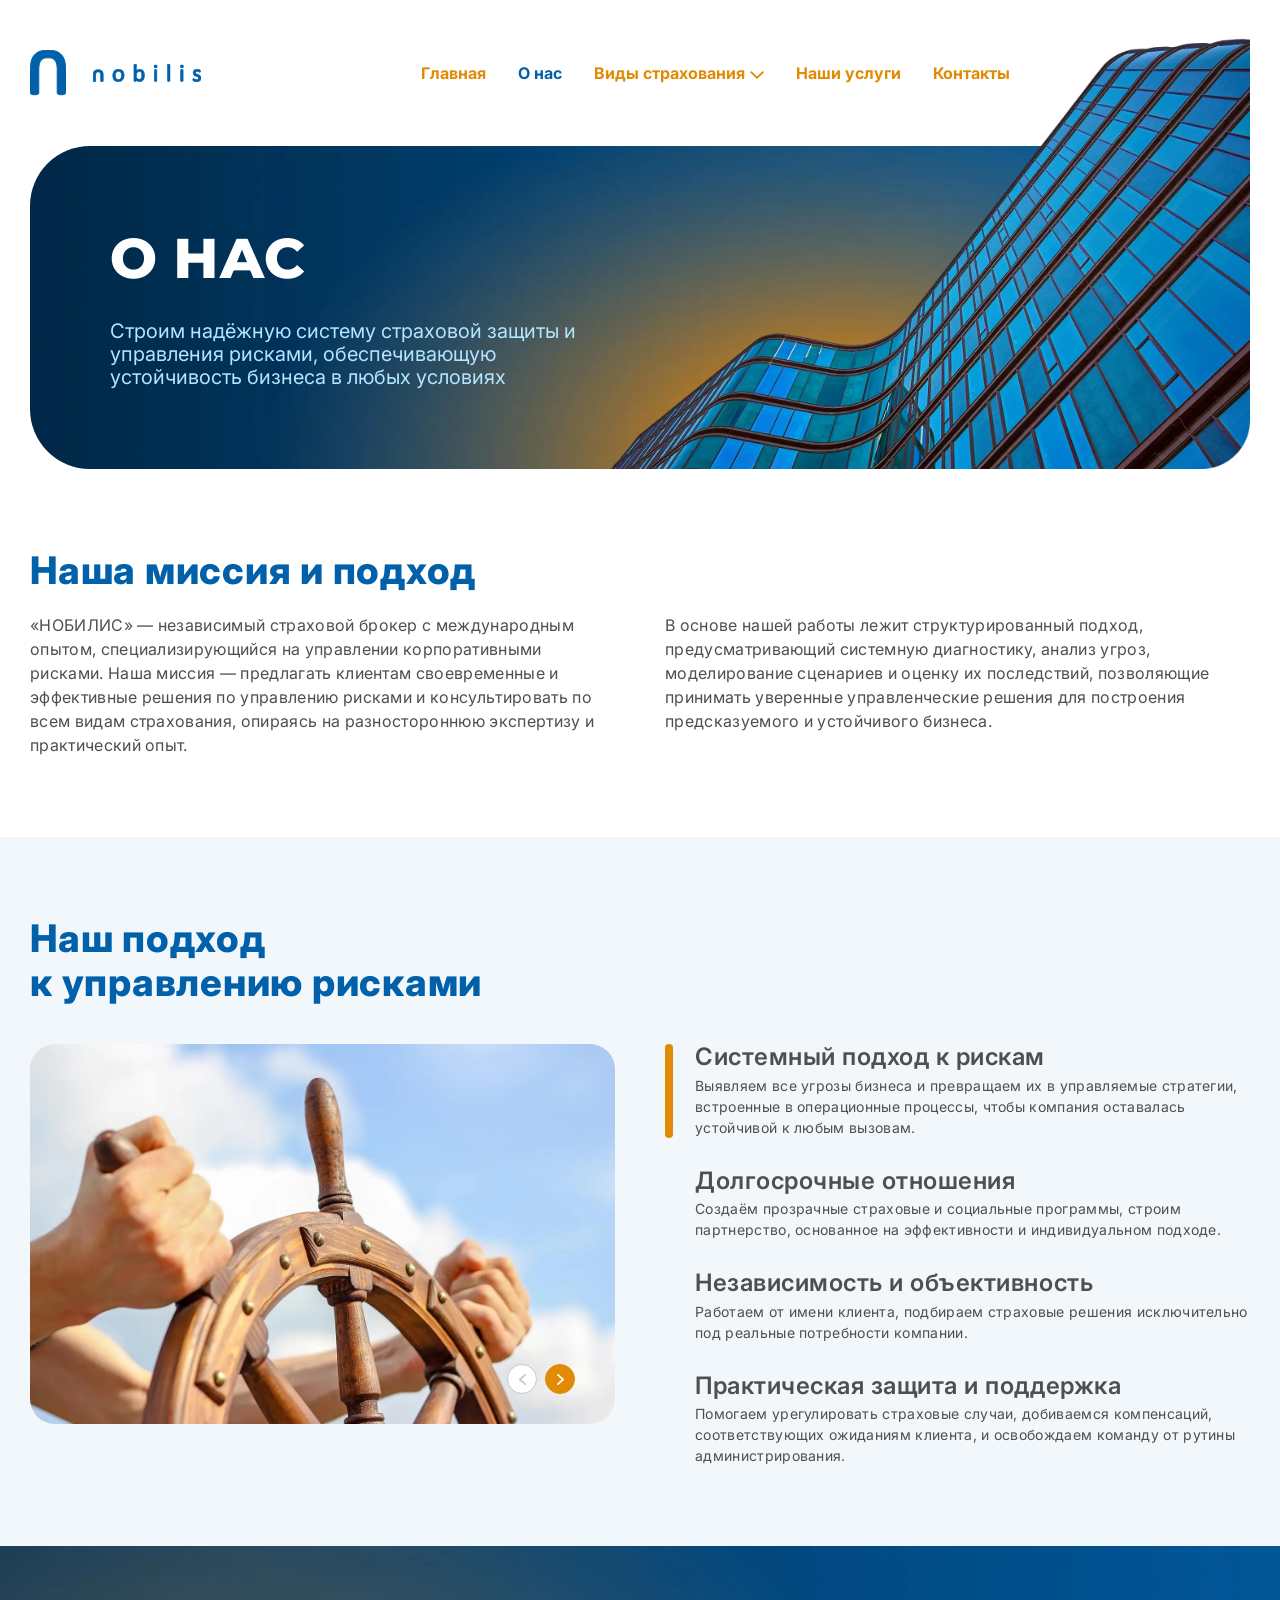
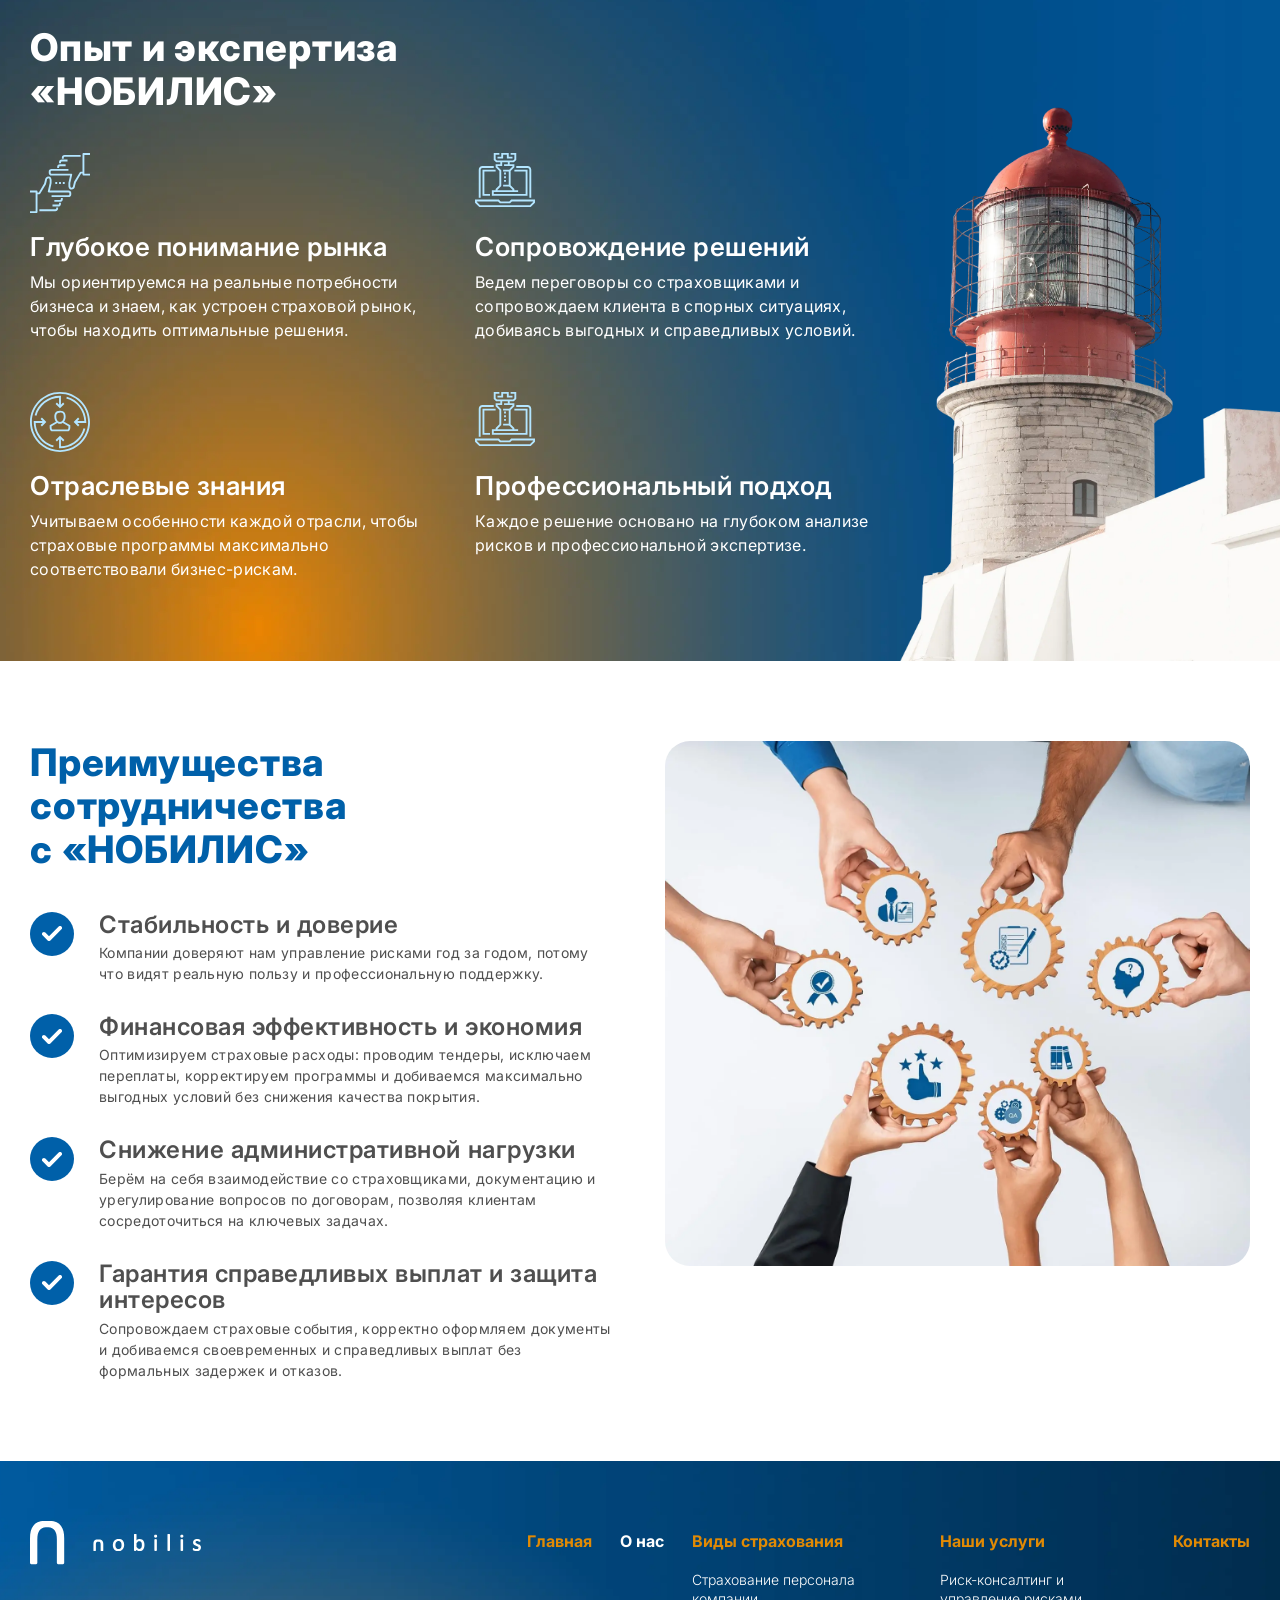
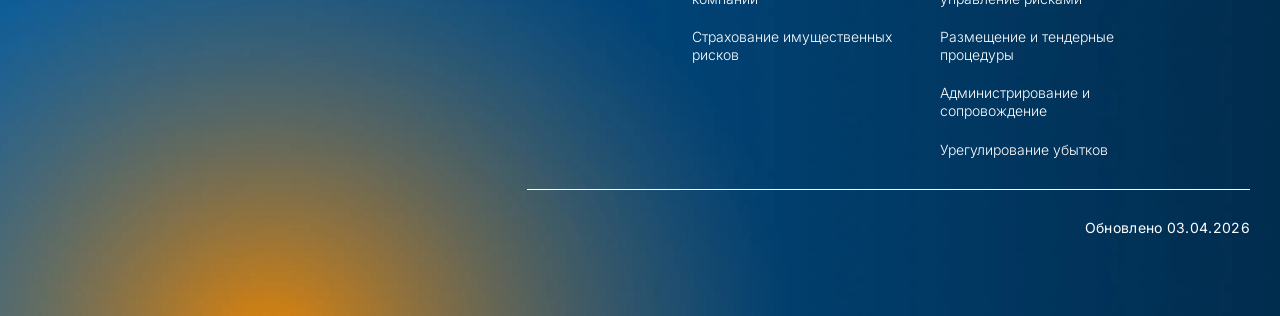
==== commit 4404fd25: "comment14" ====
--- a/about.html
+++ b/about.html
@@ -23,22 +23,22 @@
 					<ul class="header__list">
 						<li><a href="index.html">Главная</a></li>
 						<li><a class="active" href="about.html">О нас</a></li>
-						<li><a href="services.html">Наши услуги</a></li>
 						<li class="has-dropdown">
 							<a href="#" class="dropdown-show">
-								Направления деятельности
+								Виды страхования
 								<span class="dropdown-arrow">
-                            <svg width="14" height="8" viewBox="0 0 14 8" fill="none" xmlns="http://www.w3.org/2000/svg">
-                                <path d="M7 8L0 1.21555L1.25417 0L7 5.59717L12.7458 0.0282681L14 1.24382L7 8Z" fill="#E18A04"/>
-                            </svg>
-
-                        </span>
+									<svg width="14" height="8" viewBox="0 0 14 8" fill="none" xmlns="http://www.w3.org/2000/svg">
+										<path d="M7 8L0 1.21555L1.25417 0L7 5.59717L12.7458 0.0282681L14 1.24382L7 8Z" fill="#E18A04" />
+									</svg>
+
+								</span>
 							</a>
 							<ul class="dropdown">
 								<li><a href="services2.html">Страхование имущественных рисков</a></li>
 								<li><a href="services3.html">Страхование персонала компании</a></li>
 							</ul>
 						</li>
+						<li><a href="services.html">Наши услуги</a></li>
 						<li><a href="contacts.html">Контакты</a></li>
 					</ul>
 					<div class="burger">
@@ -55,7 +55,8 @@
 					<div class="main__inner">
 						<div class="main__desc">
 							<h1 class="main__title">О НАС</h1>
-							<div class="main__text">Строим надёжную систему страховой защиты и управления рисками, обеспечивающую устойчивость бизнеса в любых условиях</div>
+							<div class="main__text">Строим надёжную систему страховой защиты и управления рисками, обеспечивающую
+								устойчивость бизнеса в любых условиях</div>
 						</div>
 						<div class="main__img">
 							<img src="img/main-img--2.webp" alt="">
@@ -68,8 +69,17 @@
 					<div class="mission__inner">
 						<h2 class="mission__title h2">Наша миссия и подход</h2>
 						<div class="mission__text">
-							<p>«НОБИЛИС» — независимый страховой брокер с международным опытом, специализирующийся на управлении корпоративными рисками. Наша миссия — предлагать клиентам своевременные и эффективные решения по управлению рисками и консультировать по всем видам страхования, опираясь на разностороннюю экспертизу и практический опыт.</p>
-							<p>Основой нашей деятельности является структурированный подход: системная диагностика, анализ ключевых угроз, моделирование сценариев и оценка последствий создают фундамент для выработки устойчивых и управляемых решений. Такой подход обеспечивает предсказуемость и устойчивость бизнеса в любых условиях.</p>
+							<p>«НОБИЛИС» — независимый страховой брокер с международным опытом, специализирующийся на управлении
+								корпоративными рисками. Наша миссия — предлагать клиентам своевременные и эффективные решения по
+								управлению рисками и консультировать по всем видам страхования, опираясь на разностороннюю экспертизу и
+								практический опыт.</p>
+							<p>
+								В основе нашей работы лежит структурированный подход, предусматривающий системную диагностику, анализ
+								угроз,
+								моделирование сценариев и оценку их последствий, позволяющие принимать уверенные управленческие решения
+								для построения
+								предсказуемого и устойчивого бизнеса.
+							</p>
 						</div>
 					</div>
 				</div>
@@ -77,8 +87,7 @@
 			<section class="risks">
 				<div class="container">
 					<div class="risks__inner">
-						<h2 class="risks__title h2">Наш подход - <br> к управлению рисками</h2>
+						<h2 class="risks__title h2">Наш подход <br> к управлению рисками</h2>
 						<div class="risks__sliders">
 							<div class="images-slider swiper mySwiper2">
 								<div class="swiper-wrapper">
@@ -98,12 +107,16 @@
 								<div class="slider-nav">
 									<div class="swiper-button-prev">
 										<svg width="7" height="11" viewBox="0 0 7 11" fill="none" xmlns="http://www.w3.org/2000/svg">
-											<path d="M2.2423 5.50074L6.68586 9.38027C6.86322 9.53636 6.97432 9.75973 6.99483 10.0015C7.01534 10.2432 6.94358 10.4836 6.79527 10.67C6.64696 10.8564 6.43419 10.9737 6.20355 10.9961C5.97291 11.0185 5.7432 10.9442 5.56472 10.7895L0.314475 6.20538C0.216029 6.1192 0.136841 6.01143 0.0825019 5.88968C0.0281631 5.76792 -7.03515e-07 5.63515 -7.2114e-07 5.50074C-7.38766e-07 5.36634 0.028163 5.23357 0.0825018 5.11181C0.13684 4.99006 0.216029 4.88229 0.314475 4.79611L5.56472 0.211987C5.74312 0.0565598 5.97311 -0.0183151 6.20416 0.00381007C6.43522 0.0259343 6.64845 0.14325 6.797 0.329984C6.94556 0.516718 7.0173 0.7576 6.99646 0.999716C6.97562 1.24183 6.8639 1.46538 6.68586 1.62125L2.2423 5.50074Z" fill="white"/>
+											<path
+												d="M2.2423 5.50074L6.68586 9.38027C6.86322 9.53636 6.97432 9.75973 6.99483 10.0015C7.01534 10.2432 6.94358 10.4836 6.79527 10.67C6.64696 10.8564 6.43419 10.9737 6.20355 10.9961C5.97291 11.0185 5.7432 10.9442 5.56472 10.7895L0.314475 6.20538C0.216029 6.1192 0.136841 6.01143 0.0825019 5.88968C0.0281631 5.76792 -7.03515e-07 5.63515 -7.2114e-07 5.50074C-7.38766e-07 5.36634 0.028163 5.23357 0.0825018 5.11181C0.13684 4.99006 0.216029 4.88229 0.314475 4.79611L5.56472 0.211987C5.74312 0.0565598 5.97311 -0.0183151 6.20416 0.00381007C6.43522 0.0259343 6.64845 0.14325 6.797 0.329984C6.94556 0.516718 7.0173 0.7576 6.99646 0.999716C6.97562 1.24183 6.8639 1.46538 6.68586 1.62125L2.2423 5.50074Z"
+												fill="white" />
 										</svg>
 									</div>
 									<div class="swiper-button-next">
 										<svg width="7" height="11" viewBox="0 0 7 11" fill="none" xmlns="http://www.w3.org/2000/svg">
-											<path d="M2.2423 5.50074L6.68586 9.38027C6.86322 9.53636 6.97432 9.75973 6.99483 10.0015C7.01534 10.2432 6.94358 10.4836 6.79527 10.67C6.64696 10.8564 6.43419 10.9737 6.20355 10.9961C5.97291 11.0185 5.7432 10.9442 5.56472 10.7895L0.314475 6.20538C0.216029 6.1192 0.136841 6.01143 0.0825019 5.88968C0.0281631 5.76792 -7.03515e-07 5.63515 -7.2114e-07 5.50074C-7.38766e-07 5.36634 0.028163 5.23357 0.0825018 5.11181C0.13684 4.99006 0.216029 4.88229 0.314475 4.79611L5.56472 0.211987C5.74312 0.0565598 5.97311 -0.0183151 6.20416 0.00381007C6.43522 0.0259343 6.64845 0.14325 6.797 0.329984C6.94556 0.516718 7.0173 0.7576 6.99646 0.999716C6.97562 1.24183 6.8639 1.46538 6.68586 1.62125L2.2423 5.50074Z" fill="white"/>
+											<path
+												d="M2.2423 5.50074L6.68586 9.38027C6.86322 9.53636 6.97432 9.75973 6.99483 10.0015C7.01534 10.2432 6.94358 10.4836 6.79527 10.67C6.64696 10.8564 6.43419 10.9737 6.20355 10.9961C5.97291 11.0185 5.7432 10.9442 5.56472 10.7895L0.314475 6.20538C0.216029 6.1192 0.136841 6.01143 0.0825019 5.88968C0.0281631 5.76792 -7.03515e-07 5.63515 -7.2114e-07 5.50074C-7.38766e-07 5.36634 0.028163 5.23357 0.0825018 5.11181C0.13684 4.99006 0.216029 4.88229 0.314475 4.79611L5.56472 0.211987C5.74312 0.0565598 5.97311 -0.0183151 6.20416 0.00381007C6.43522 0.0259343 6.64845 0.14325 6.797 0.329984C6.94556 0.516718 7.0173 0.7576 6.99646 0.999716C6.97562 1.24183 6.8639 1.46538 6.68586 1.62125L2.2423 5.50074Z"
+												fill="white" />
 										</svg>
 									</div>
 								</div>
@@ -113,25 +126,29 @@
 									<div class="swiper-slide">
 										<h2 class="risks__title2 text26">Системный подход к рискам</h2>
 										<div class="risks__text">
-											<p>Выявляем все угрозы бизнеса и превращаем их в управляемые стратегии, встроенные в операционные процессы, чтобы компания оставалась устойчивой к любым вызовам.</p>
+											<p>Выявляем все угрозы бизнеса и превращаем их в управляемые стратегии, встроенные в операционные
+												процессы, чтобы компания оставалась устойчивой к любым вызовам.</p>
 										</div>
 									</div>
 									<div class="swiper-slide">
 										<h2 class="risks__title2 text26">Долгосрочные отношения</h2>
 										<div class="risks__text">
-											<p>Создаём прозрачные страховые и социальные программы, строим партнерство, основанное на эффективности и индивидуальном подходе.</p>
+											<p>Создаём прозрачные страховые и социальные программы, строим партнерство, основанное на
+												эффективности и индивидуальном подходе.</p>
 										</div>
 									</div>
 									<div class="swiper-slide">
 										<h2 class="risks__title2 text26">Независимость и объективность</h2>
 										<div class="risks__text">
-											<p>Работаем от имени клиента, подбираем страховые решения исключительно под реальные потребности компании.</p>
+											<p>Работаем от имени клиента, подбираем страховые решения исключительно под реальные потребности
+												компании.</p>
 										</div>
 									</div>
 									<div class="swiper-slide">
 										<h2 class="risks__title2 text26">Практическая защита и поддержка</h2>
 										<div class="risks__text">
-											<p>Помогаем урегулировать страховые случаи, добиваемся компенсаций, соответствующих ожиданиям клиента, и освобождаем команду от рутины администрирования.</p>
+											<p>Помогаем урегулировать страховые случаи, добиваемся компенсаций, соответствующих ожиданиям
+												клиента, и освобождаем команду от рутины администрирования.</p>
 										</div>
 									</div>
 								</div>
@@ -143,7 +160,7 @@
 			<section class="areas areas--2">
 				<div class="container">
 					<div class="areas__inner">
-						<h2 class="areas__title h2">Опыт и  экспертиза <br> «НОБИЛИС»</h2>
+						<h2 class="areas__title h2">Опыт и экспертиза <br> «НОБИЛИС»</h2>
 						<div class="areas__items">
 							<div class="areas__item">
 								<div class="areas__item-icon">
@@ -151,7 +168,8 @@
 								</div>
 								<div class="areas__item-title text26">Глубокое понимание рынка</div>
 								<div class="areas__item-text">
-									<p>Мы ориентируемся на реальные потребности бизнеса и знаем, как устроен страховой рынок, чтобы находить оптимальные решения.</p>
+									<p>Мы ориентируемся на реальные потребности бизнеса и знаем, как устроен страховой рынок, чтобы
+										находить оптимальные решения.</p>
 								</div>
 							</div>
 							<div class="areas__item">
@@ -160,7 +178,8 @@
 								</div>
 								<div class="areas__item-title text26">Сопровождение решений</div>
 								<div class="areas__item-text">
-									<p>Ведем переговоры со страховщиками и сопровождаем клиента в спорных ситуациях, добиваясь выгодных и справедливых условий.</p>
+									<p>Ведем переговоры со страховщиками и сопровождаем клиента в спорных ситуациях, добиваясь выгодных и
+										справедливых условий.</p>
 								</div>
 							</div>
 							<div class="areas__item">
@@ -169,7 +188,8 @@
 								</div>
 								<div class="areas__item-title text26">Отраслевые знания</div>
 								<div class="areas__item-text">
-									<p>Учитываем особенности каждой отрасли, чтобы страховые программы максимально соответствовали бизнес-рискам.</p>
+									<p>Учитываем особенности каждой отрасли, чтобы страховые программы максимально соответствовали
+										бизнес-рискам.</p>
 								</div>
 							</div>
 							<div class="areas__item">
@@ -178,8 +198,7 @@
 								</div>
 								<div class="areas__item-title text26">Профессиональный подход</div>
 								<div class="areas__item-text">
-									<p>Каждое решение основано на глубоком анализе - <br> рисков и профессиональной экспертизе.</p>
+									<p>Каждое решение основано на глубоком анализе <br> рисков и профессиональной экспертизе.</p>
 								</div>
 							</div>
 						</div>
@@ -200,9 +219,10 @@
 										<img src="img/check.svg" alt="">
 									</div>
 									<div class="advantages2__item-desc">
-										<div class="advantages2__item-title text26">Долгосрочная стабильность и доверие</div>
+										<div class="advantages2__item-title text26">Стабильность и доверие</div>
 										<div class="advantages2__item-text">
-											<p>Компании доверяют нам управление рисками год за годом, потому что видят реальную пользу и профессиональную поддержку.</p>
+											<p>Компании доверяют нам управление рисками год за годом, потому что видят реальную пользу и
+												профессиональную поддержку.</p>
 										</div>
 									</div>
 								</div>
@@ -213,7 +233,8 @@
 									<div class="advantages2__item-desc">
 										<div class="advantages2__item-title text26">Финансовая эффективность и экономия</div>
 										<div class="advantages2__item-text">
-											<p>Оптимизируем страховые расходы: проводим тендеры, исключаем переплаты, корректируем программы и добиваемся максимально выгодных условий без снижения качества покрытия.</p>
+											<p>Оптимизируем страховые расходы: проводим тендеры, исключаем переплаты, корректируем программы и
+												добиваемся максимально выгодных условий без снижения качества покрытия.</p>
 										</div>
 									</div>
 								</div>
@@ -224,7 +245,8 @@
 									<div class="advantages2__item-desc">
 										<div class="advantages2__item-title text26">Снижение административной нагрузки</div>
 										<div class="advantages2__item-text">
-											<p>Берём на себя взаимодействие со страховщиками, документацию и урегулирование вопросов по договорам, позволяя клиентам сосредоточиться на ключевых задачах.</p>
+											<p>Берём на себя взаимодействие со страховщиками, документацию и урегулирование вопросов по
+												договорам, позволяя клиентам сосредоточиться на ключевых задачах.</p>
 										</div>
 									</div>
 								</div>
@@ -233,9 +255,10 @@
 										<img src="img/check.svg" alt="">
 									</div>
 									<div class="advantages2__item-desc">
-										<div class="advantages2__item-title text26">Гарантия выплат и защита интересов</div>
+										<div class="advantages2__item-title text26">Гарантия справедливых выплат и защита интересов</div>
 										<div class="advantages2__item-text">
-											<p>Сопровождаем страховые события, корректно оформляем документы и добиваемся своевременных и справедливых выплат без формальных задержек и отказов.</p>
+											<p>Сопровождаем страховые события, корректно оформляем документы и добиваемся своевременных и
+												справедливых выплат без формальных задержек и отказов.</p>
 										</div>
 									</div>
 								</div>
@@ -248,45 +271,43 @@
 				</div>
 			</section>
 		</main>
-		<header class="footer">
-    <div class="container">
-        <div class="footer__inner">
-            <a class="footer__logo" href="index.html">
-                <img src="img/logo2.svg" alt="">
-            </a>
-            <div class="footer__group">
-                <ul class="footer__list">
-                    <li><a class="active" href="index.html">Главная</a></li>
-                    <li><a href="about.html">О нас</a></li>
-                    <li>
-                        <a href="services.html">Наши услуги</a>
-                        <ul style="max-width: 205px">
-                            <li><a href="services5.html">Риск-консалтинг и управление рисками</a></li>
-                            <li><a href="services4.html">Размещение и тендерные процедуры</a></li>
-                            <li><a href="services6.html">Администрирование и сопровождение</a></li>
-                            <li><a href="services7.html">Урегулирование убытков</a></li>
-                        </ul>
-                    </li>
-                    <li>
-                        <a href="services7.html">Направления деятельности</a>
-                        <ul>
-                            <li><a href="services3.html">Страхование персонала компании</a></li>
-                            <li><a href="services2.html">Страхование имущественных рисков</a></li>
-                        </ul>
-                    </li>
-                    <li><a href="contacts.html">Контакты</a></li>
-                </ul>
-                <div class="footer__text">Обновлено 03.04.2026</div>
-            </div>
-        </div>
-    </div>
-</header>
-
+		<footer class="footer">
+			<div class="container">
+				<div class="footer__inner">
+					<a class="footer__logo" href="index.html">
+						<img src="img/logo2.svg" alt="">
+					</a>
+					<div class="footer__group">
+						<ul class="footer__list">
+							<li><a href="index.html">Главная</a></li>
+							<li><a class="active" href="about.html">О нас</a></li>
+							<li>
+								<a href="services7.html">Виды страхования</a>
+								<ul>
+									<li><a href="services3.html">Страхование персонала <br> компании</a></li>
+									<li><a href="services2.html">Страхование имущественных рисков</a></li>
+								</ul>
+							</li>
+							<li>
+								<a href="services.html">Наши услуги</a>
+								<ul style="max-width: 205px">
+									<li><a href="services5.html">Риск-консалтинг и управление рисками</a></li>
+									<li><a href="services4.html">Размещение и тендерные процедуры</a></li>
+									<li><a href="services6.html">Администрирование и сопровождение</a></li>
+									<li><a href="services7.html">Урегулирование убытков</a></li>
+								</ul>
+							</li>
+							<li><a href="contacts.html">Контакты</a></li>
+						</ul>
+						<div class="footer__text">Обновлено 03.04.2026</div>
+					</div>
+				</div>
+			</div>
+		</footer>
 	</div>
 	<script src="js/libs.min.js"></script>
 <script src="js/main.min.js"></script>
 
 </body>
 
-</html>
-
+</html>
--- a/css/style.min.css
+++ b/css/style.min.css
@@ -1,2 +1,2 @@
-@import url(https://fonts.googleapis.com/css2?family=Inter:ital,opsz,wght@0,14..32,100..900;1,14..32,100..900&display=swap);@import url(https://fonts.googleapis.com/css2?family=Montserrat:ital,wght@0,100..900;1,100..900&display=swap);*,::after,::before{-webkit-box-sizing:inherit;box-sizing:inherit}*{-webkit-box-sizing:border-box;box-sizing:border-box}a,body,div,form,h1,h2,h3,h4,h5,label,li,p,ul{margin:0;padding:0;border:0;text-decoration:none;line-height:1;-webkit-box-sizing:border-box;box-sizing:border-box}button,input,textarea{outline:0!important;font-family:Inter}button{border:none;cursor:pointer;-webkit-transition:.3s;-o-transition:.3s;transition:.3s}.btn{display:-webkit-box;display:-ms-flexbox;display:flex;-webkit-box-pack:center;-ms-flex-pack:center;justify-content:center;-webkit-box-align:center;-ms-flex-align:center;align-items:center}input:active,input[type=checkbox]:focus,input[type=file]:focus,input[type=radio]:focus,input[type=text]:focus{outline:0!important}html{height:100%;scroll-behavior:smooth;-webkit-box-sizing:border-box;box-sizing:border-box}body{height:100%;background:#fff;font-family:Inter,sans-serif;font-weight:400;color:#4f4f4f;overflow-x:hidden}.fixed-body{overflow:hidden}h1,h2,h3,h4,h5,h6,img,p{margin:0;padding:0;height:auto;-o-object-fit:cover;object-fit:cover}img{display:block}a{color:inherit;text-decoration:none;-webkit-transition:.3s;-o-transition:.3s;transition:.3s}li,ul{margin:0;padding:0;list-style:none}.container{max-width:1600px;padding:0 0 0 106px;margin:0 auto}@media screen and (max-width:1689px){.container{padding:0 30px}}.wrapper{overflow:hidden}.btn-orange{gap:15px;background:#e18a04;border-radius:12px;color:#fff}.btn-orange:hover{background:#0060a9}.btn-orange .btn-text{line-height:130%;font-weight:700}.btn-orange .btn-icon{width:18px}.btn-orange .btn-icon svg{width:100%;height:auto}.h2{font-size:38px;line-height:115%;font-weight:800;letter-spacing:.76px}.text26{font-size:26px;line-height:110%;font-weight:600;letter-spacing:.52px}.swiper-button-next,.swiper-button-prev{width:30px;height:30px;display:-webkit-box;display:-ms-flexbox;display:flex;-webkit-box-pack:center;-ms-flex-pack:center;justify-content:center;-webkit-box-align:center;-ms-flex-align:center;align-items:center;background:#e18a04;border:1px solid #e18a04;border-radius:50%;opacity:1!important;-webkit-transition:.3s;-o-transition:.3s;transition:.3s}.swiper-button-next:after,.swiper-button-prev:after{display:none}.swiper-button-next:hover,.swiper-button-prev:hover{background:#0060a9;border-color:#0060a9}.swiper-button-next svg,.swiper-button-prev svg{width:7px;height:auto}.swiper-button-next svg path,.swiper-button-prev svg path{-webkit-transition:.3s;-o-transition:.3s;transition:.3s}.swiper-button-next svg{-webkit-transform:rotate(-180deg);-ms-transform:rotate(-180deg);transform:rotate(-180deg)}.swiper-button-disabled{background:#fff;border-color:#c7c7c7}.swiper-button-disabled svg path{fill:#c7c7c7!important}@media screen and (max-width:992px){.container{padding:0 15px}.h2{font-size:32px}.text26{font-size:24px}}@media screen and (max-width:576px){.h2{font-size:28px}.text26{font-size:20px}}.header{position:relative;z-index:5;padding:50px 0}.header__inner{display:-webkit-box;display:-ms-flexbox;display:flex;-webkit-box-pack:justify;-ms-flex-pack:justify;justify-content:space-between;-webkit-box-align:center;-ms-flex-align:center;align-items:center;gap:37px;padding-right:290px}.header__logo{width:172px;-ms-flex-negative:0;flex-shrink:0;display:block}.header__logo img{width:100%}.header__list{display:-webkit-box;display:-ms-flexbox;display:flex;-webkit-box-align:start;-ms-flex-align:start;align-items:start;gap:37px}.header__list li{position:relative}.header__list li a{font-size:19px;line-height:130%;font-weight:700;color:#e18a04}.header__list .active,.header__list li a:hover{color:#0060a9}.header .has-dropdown--active .dropdown-arrow{-webkit-transform:rotate(-180deg);-ms-transform:rotate(-180deg);transform:rotate(-180deg)}.header .has-dropdown--active .dropdown{-webkit-transform:translateY(0);-ms-transform:translateY(0);transform:translateY(0);opacity:1;pointer-events:auto}.header .dropdown{position:absolute;top:100%;left:-20px;-webkit-transform:translateY(-8px);-ms-transform:translateY(-8px);transform:translateY(-8px);min-width:280px;background:#fff;border-radius:12px;-webkit-box-shadow:0 8px 24px rgba(0,0,0,.12);box-shadow:0 8px 24px rgba(0,0,0,.12);padding:20px 0;opacity:0;pointer-events:none;-webkit-transition:.125s;-o-transition:.125s;transition:.125s}.header .dropdown li a{display:block;padding:10px 20px;font-size:16px;line-height:130%;white-space:nowrap;color:#333}.header .dropdown li a:hover{background:rgba(0,96,169,.06);color:#0060a9}.header .dropdown-show{display:-webkit-box;display:-ms-flexbox;display:flex;-webkit-box-align:center;-ms-flex-align:center;align-items:center;gap:5px}.header .dropdown-show:hover .dropdown-arrow svg path{fill:#0060a9}.header .dropdown-arrow{width:14px;-ms-flex-negative:0;flex-shrink:0;-webkit-transition:.3s;-o-transition:.3s;transition:.3s}.header .dropdown-arrow svg{width:100%;height:auto}.header .dropdown-arrow svg path{-webkit-transition:.3s;-o-transition:.3s;transition:.3s}.burger{display:none}@media screen and (max-width:1400px){.header__inner{gap:32px;padding-right:240px}.header__list{gap:32px}.header__list li a{font-size:16px}.header .dropdown li a{font-size:14px}}@media screen and (max-width:1200px){.header{padding:40px 0}.header__inner{padding-right:0}.header__list li a{font-size:14px}.header .dropdown{min-width:260px}.header .dropdown li a{padding:8px 16px;font-size:12px}}@media screen and (max-width:992px){.header{padding:24px 0}.header__list{position:fixed;z-index:10;top:0;left:0;width:100%;height:100%;-webkit-box-orient:vertical;-webkit-box-direction:normal;-ms-flex-direction:column;flex-direction:column;-webkit-box-align:center;-ms-flex-align:center;align-items:center;text-align:center;background:#fff;padding:100px 15px;opacity:0;pointer-events:none;-webkit-transition:.3s;-o-transition:.3s;transition:.3s}.header__list--active{opacity:1;pointer-events:auto}.header .has-dropdown--active .dropdown{display:block}.header .dropdown{position:static;-webkit-transform:unset;-ms-transform:unset;transform:unset;display:none;background:rgba(0,0,0,0);-webkit-box-shadow:unset;box-shadow:unset;padding:20px 0 0;opacity:1;pointer-events:auto}.header .dropdown-show{-webkit-box-pack:center;-ms-flex-pack:center;justify-content:center}.header .dropdown li:not(:last-child){margin-bottom:20px}.header .dropdown li a{padding:0;color:#e18a04}.burger{position:relative;z-index:12;width:32px;height:20px;display:block;cursor:pointer}.burger span{position:absolute;left:0;width:100%;height:2px;background:#0060a9;border-radius:3px;-webkit-transition:.3s;-o-transition:.3s;transition:.3s}.burger span:nth-child(1){top:0}.burger span:nth-child(2){position:absolute;top:50%;-webkit-transform:translate(0,-50%);-ms-transform:translate(0,-50%);transform:translate(0,-50%)}.burger span:nth-child(3){bottom:0}.burger--active span:nth-child(1){top:9px;-webkit-transform:rotate(-45deg);-ms-transform:rotate(-45deg);transform:rotate(-45deg)}.burger--active span:nth-child(2){display:none}.burger--active span:nth-child(3){bottom:9px;-webkit-transform:rotate(45deg);-ms-transform:rotate(45deg);transform:rotate(45deg)}}.main{padding-top:50px;color:#fff}.main .container{padding-left:0}.main__inner{position:relative;background-image:url(../img/main-bg.webp);background-repeat:no-repeat;background-position:center;background-size:cover;border-radius:90px;padding:108px 30px 108px 106px}.main__desc{position:relative;z-index:3;max-width:700px}.main__subtitle{font-size:23px;line-height:226%;text-transform:uppercase;margin-bottom:30px}.main__title{font-family:Montserrat;font-size:66px;line-height:115%;font-weight:800;text-transform:uppercase;margin-bottom:30px}.main__text{font-size:23px;line-height:115%;color:#b3e5ff;margin-bottom:30px}.main__btn{height:60px;display:-webkit-inline-box;display:-ms-inline-flexbox;display:inline-flex;padding:5px 40px}.main__btn .btn-text{font-size:18px}.main__img{position:absolute;z-index:2;right:0;bottom:0;max-width:1125px;pointer-events:none}.main__img img{max-width:100%}.info{padding:100px 0}.info__inner{display:-webkit-box;display:-ms-flexbox;display:flex;-webkit-box-pack:justify;-ms-flex-pack:justify;justify-content:space-between;-webkit-box-align:end;-ms-flex-align:end;align-items:flex-end;gap:50px}.info__left{width:50%;max-width:679px}.info__right{width:50%;max-width:648px}.info__title{max-width:542px;color:#0060a9;margin-bottom:20px}.info__text{display:grid;grid-template-columns:100%;gap:10px}.info__text p{font-size:16px;line-height:150%;letter-spacing:.32px}.info__items{display:grid;grid-template-columns:repeat(2,calc(50% - 15px));gap:55px 30px}.info__item-title{display:-webkit-box;display:-ms-flexbox;display:flex;-webkit-box-align:end;-ms-flex-align:end;align-items:flex-end;gap:10px;font-family:Montserrat;font-size:100px;line-height:90%;font-weight:800;color:#0060a9;margin-bottom:7px}.info__item-title sup{font-size:16px;line-height:100%;letter-spacing:.32px}.info__item-title p{display:-webkit-box;display:-ms-flexbox;display:flex;-webkit-box-align:center;-ms-flex-align:center;align-items:center}.info__item-title .plus{font-size:100px;line-height:90%;font-weight:400}.info__item-text p{font-size:16px;line-height:150%;letter-spacing:.32px}.partner{background-image:url(../img/partner-bg.webp);background-repeat:no-repeat;background-position:center;background-size:cover;color:#fff}.partner__inner{position:relative;display:-webkit-box;display:-ms-flexbox;display:flex;-webkit-box-pack:justify;-ms-flex-pack:justify;justify-content:space-between;-webkit-box-align:start;-ms-flex-align:start;align-items:start;gap:50px;padding:100px 0}.partner__title{position:relative;z-index:2}.partner__items{position:relative;z-index:2;max-width:620px;display:grid;grid-template-columns:100%;gap:30px}.partner__item{display:-webkit-box;display:-ms-flexbox;display:flex;-webkit-box-align:start;-ms-flex-align:start;align-items:start;gap:25px}.partner__item-icon{width:60px;-ms-flex-negative:0;flex-shrink:0;margin-top:5px}.partner__item-icon img{max-width:100%}.partner__item-title{margin-bottom:5px}.partner__item-text{font-size:16px;line-height:150%;letter-spacing:.32px}.partner__img{position:absolute;left:270px;bottom:0;max-width:586px;pointer-events:none}.partner__img img{width:100%}.advantages{padding:100px 0}.advantages__top{display:-webkit-box;display:-ms-flexbox;display:flex;-webkit-box-pack:justify;-ms-flex-pack:justify;justify-content:space-between;-webkit-box-align:start;-ms-flex-align:start;align-items:start;gap:50px;margin-bottom:50px}.advantages__top .advantages__title{-ms-flex-negative:0;flex-shrink:0}.advantages__text{max-width:670px}.advantages__text p{font-size:16px;line-height:150%;letter-spacing:.32px}.advantages__items{display:grid;grid-template-columns:repeat(3,calc(33.3333333333% - 17.3333333333px));gap:26px}.advantages__title{color:#0060a9}.advantages__item{position:relative;display:-webkit-box;display:-ms-flexbox;display:flex;-webkit-box-orient:vertical;-webkit-box-direction:normal;-ms-flex-direction:column;flex-direction:column;background:#0060a9;border-radius:25px;padding:30px 36px 70px;color:#fff;overflow:hidden}.advantages__item:nth-child(1){background:rgba(0,0,0,0);border-radius:0;padding:0}.advantages__item-icon{width:60px;height:50px;margin-bottom:20px}.advantages__item-icon img{max-width:100%;max-height:100%}.advantages__item-title{margin-bottom:5px}.advantages__item-text{font-size:16px;line-height:150%;letter-spacing:.32px}.advantages__item-number{position:absolute;right:36px;bottom:-10px;font-family:Montserrat;font-size:80px;line-height:88%;font-weight:900;color:#b3e5ff}.services{background:rgba(0,96,169,.05);padding:100px 0}.services-top{display:-webkit-box;display:-ms-flexbox;display:flex;-webkit-box-pack:justify;-ms-flex-pack:justify;justify-content:space-between;-webkit-box-align:end;-ms-flex-align:end;align-items:flex-end;gap:50px;margin-bottom:40px}.services__group{max-width:680px}.services__title{color:#0060a9;margin-bottom:20px}.services__text{font-size:16px;line-height:150%;letter-spacing:.32px}.services__btn{height:60px;-ms-flex-negative:0;flex-shrink:0;padding:5px 50px}.services__btn .btn-text{font-size:18px}.services__slider{position:relative}.services .swiper-wrapper{-webkit-box-align:stretch;-ms-flex-align:stretch;align-items:stretch}.services .swiper-slide{height:auto;-webkit-transition:.125s;-o-transition:.125s;transition:.125s}.services .swiper-slide-active .service-card__desc{background:#0060a9}.services .swiper-slide-active .service-card__btn{background:rgba(0,0,0,0)}.services .swiper-slide-active .service-card__btn:before{content:"";position:absolute;top:50%;left:50%;-webkit-transform:translate(-50%,-50%);-ms-transform:translate(-50%,-50%);transform:translate(-50%,-50%);width:50px;height:50px;background:#e18a04;border-radius:50%}.services .swiper-slide-active .service-card__btn svg{width:18px}.services .swiper-slide-active .service-card__btn svg path{fill:#fff}.services .slider-nav{display:-webkit-box;display:-ms-flexbox;display:flex;-webkit-box-align:center;-ms-flex-align:center;align-items:center;gap:8px;margin-top:30px}.services .swiper-button-next,.services .swiper-button-prev{position:static;margin:0!important}.service-card{color:#fff}.service-card__wrap{height:100%;display:-webkit-box;display:-ms-flexbox;display:flex;-webkit-box-orient:vertical;-webkit-box-direction:normal;-ms-flex-direction:column;flex-direction:column}.service-card__img{position:relative;display:block;border-radius:40px 40px 0 0;overflow:hidden}.service-card__img:hover img{-webkit-transform:scale(1.2);-ms-transform:scale(1.2);transform:scale(1.2)}.service-card__img img{width:100%;height:437px;border-radius:40px 40px 0 0;-webkit-transition:.5s;-o-transition:.5s;transition:.5s}.service-card__desc{-webkit-box-flex:1;-ms-flex-positive:1;flex-grow:1;background:#e18a04;border-radius:0 0 40px 40px;padding:25px 28px}.service-card__title{max-width:400px;display:block;margin-bottom:8px;display:-webkit-box;-webkit-line-clamp:2;-webkit-box-orient:vertical;overflow:hidden;-o-text-overflow:ellipsis;text-overflow:ellipsis}.service-card__group{display:-webkit-box;display:-ms-flexbox;display:flex;-webkit-box-pack:justify;-ms-flex-pack:justify;justify-content:space-between;-webkit-box-align:end;-ms-flex-align:end;align-items:flex-end;gap:40px}.service-card__text{max-width:400px;display:-webkit-box;-webkit-line-clamp:2;-webkit-box-orient:vertical;overflow:hidden;-o-text-overflow:ellipsis;text-overflow:ellipsis}.service-card__btn{position:relative;width:25px;height:25px;-ms-flex-negative:0;flex-shrink:0;display:-webkit-box;display:-ms-flexbox;display:flex;-webkit-box-pack:center;-ms-flex-pack:center;justify-content:center;-webkit-box-align:center;-ms-flex-align:center;align-items:center;background:#fff;border-radius:50%}.service-card__btn svg{position:relative;z-index:2;width:9px;height:auto}.areas{position:relative;background-image:url(../img/areas-bg.webp);background-repeat:no-repeat;background-position:center;background-size:cover;padding:100px 0 120px;color:#fff}.areas .container{position:relative;z-index:2}.areas__inner{max-width:1220px;display:-webkit-box;display:-ms-flexbox;display:flex;-webkit-box-pack:justify;-ms-flex-pack:justify;justify-content:space-between;-webkit-box-align:start;-ms-flex-align:start;align-items:start;gap:50px;margin-left:auto}.areas__group{max-width:780px}.areas__text{margin-bottom:45px}.areas__text p{font-size:16px;line-height:150%;letter-spacing:.32px}.areas__items{display:grid;grid-template-columns:repeat(2,calc(50% - 15px));gap:30px}.areas__item-icon{width:74px;height:60px;margin-bottom:15px}.areas__item-icon img{max-width:100%;max-height:100%}.areas__item-text,.areas__item-title{margin-bottom:8px}.areas__item-text p{font-size:16px;line-height:150%;letter-spacing:.32px}.areas__item-link{display:-webkit-box;display:-ms-flexbox;display:flex;-webkit-box-align:center;-ms-flex-align:center;align-items:center;gap:32px;font-size:18px;line-height:133%;font-weight:700;color:#e18a04}.areas__item-link:hover{color:#fff}.areas__item-link:hover svg path{fill:#fff}.areas__item-link svg{width:18px;height:auto;-ms-flex-negative:0;flex-shrink:0}.areas__item-link svg path{-webkit-transition:.3s;-o-transition:.3s;transition:.3s}.areas__img{position:absolute;left:0;bottom:0;width:44.5%}.areas__img img{max-width:100%}.areas__img2{position:absolute;right:0;bottom:0;max-width:30.21%;pointer-events:none}.areas__img2 img{width:100%;max-width:580px}.partners{background:rgba(0,96,169,.05);padding:100px 0}.partners__inner{position:relative;padding-right:437px}.partners__group{position:absolute;top:0;right:0;max-width:369px;width:100%}.partners__title{color:#0060a9;margin-bottom:40px}.partners .slider-nav{display:-webkit-box;display:-ms-flexbox;display:flex;-webkit-box-align:center;-ms-flex-align:center;align-items:center;gap:8px}.partners .swiper-button-next,.partners .swiper-button-prev{position:static;margin:0!important}.partner-card{height:102px;display:-webkit-box;display:-ms-flexbox;display:flex;-webkit-box-pack:center;-ms-flex-pack:center;justify-content:center;-webkit-box-align:center;-ms-flex-align:center;align-items:center;background:#fff;border-radius:20px;padding:16px}.partner-card img{max-width:85%;max-height:100%}.faq{padding:100px 0}.faq__inner{display:-webkit-box;display:-ms-flexbox;display:flex;-webkit-box-pack:justify;-ms-flex-pack:justify;justify-content:space-between;-webkit-box-align:stretch;-ms-flex-align:stretch;align-items:stretch;gap:50px}.faq__desc{width:47.5%;max-width:624px;display:-webkit-box;display:-ms-flexbox;display:flex;-webkit-box-orient:vertical;-webkit-box-direction:normal;-ms-flex-direction:column;flex-direction:column;-webkit-box-pack:center;-ms-flex-pack:center;justify-content:center}.faq__img{width:52.5%}.faq__img img{width:100%;min-height:392px;border-radius:40px}.faq__title{color:#0060a9;margin-bottom:20px}.faq__items{display:grid;grid-template-columns:100%;gap:30px}.faq .item-show{display:-webkit-box;display:-ms-flexbox;display:flex;-webkit-box-pack:justify;-ms-flex-pack:justify;justify-content:space-between;-webkit-box-align:end;-ms-flex-align:end;align-items:flex-end;gap:30px;cursor:pointer}.faq .item-show--active .item-btn{-webkit-transform:rotate(-180deg);-ms-transform:rotate(-180deg);transform:rotate(-180deg)}.faq .item-show--active .item-btn:after{display:none}.faq .item-title{margin-bottom:8px}.faq .item-subtitle{font-size:16px;line-height:150%;letter-spacing:.32px}.faq .item-btn{position:relative;width:50px;height:50px;-ms-flex-negative:0;flex-shrink:0;background:#e18a04;border-radius:50%;-webkit-transition:.3s;-o-transition:.3s;transition:.3s}.faq .item-btn:before{content:"";position:absolute;top:50%;left:50%;-webkit-transform:translate(-50%,-50%);-ms-transform:translate(-50%,-50%);transform:translate(-50%,-50%);width:17px;height:2px;background:#fff}.faq .item-btn:after{content:"";position:absolute;top:50%;left:50%;-webkit-transform:translate(-50%,-50%);-ms-transform:translate(-50%,-50%);transform:translate(-50%,-50%);width:2px;height:17px;background:#fff}.faq .item-text p{font-size:15px;line-height:150%}.faq .item-hidden{display:none;padding-top:10px}.news{background:rgba(0,96,169,.05);padding:100px 0}.news__title{color:#0060a9;margin-bottom:40px}.news__slider{position:relative}.news .swiper{overflow:unset;height:auto}.news .swiper-wrapper{-webkit-box-align:stretch;-ms-flex-align:stretch;align-items:stretch}.news .slider-nav{display:-webkit-box;display:-ms-flexbox;display:flex;-webkit-box-align:center;-ms-flex-align:center;align-items:center;gap:8px;margin-top:30px}.news .swiper-button-next,.news .swiper-button-prev{position:static;margin:0!important}.news-card{position:relative}.news-card__img{position:relative;display:block;border-radius:40px;padding-bottom:125%;overflow:hidden}.news-card__img:hover img{-webkit-transform:scale(1.2);-ms-transform:scale(1.2);transform:scale(1.2)}.news-card__img img{position:absolute;top:0;left:0;width:100%;height:100%;border-radius:40px;-webkit-transition:.5s;-o-transition:.5s;transition:.5s}.news-card__desc{position:absolute;z-index:2;left:0;bottom:0;width:100%;padding:35px 30px;color:#fff}.news-card__title{display:block;margin-bottom:8px}.news-card__title:hover{color:#e18a04}.news-card__text{margin-bottom:16px}.news-card__date,.news-card__text p{font-size:16px;line-height:150%;letter-spacing:.32px}.news-card__btn{position:absolute;z-index:3;right:30px;bottom:30px;width:50px;height:50px;display:-webkit-box;display:-ms-flexbox;display:flex;-webkit-box-pack:center;-ms-flex-pack:center;justify-content:center;-webkit-box-align:center;-ms-flex-align:center;align-items:center;background:#e18a04;border-radius:50%;cursor:pointer}.news-card__btn svg{width:17px;height:auto}@media screen and (max-width:1689px){.main{padding-top:0}.main .container{padding-left:30px}.main__inner{padding:100px}.main__img{max-width:1040px}}@media screen and (max-width:1600px){.areas__img{width:40%}}@media screen and (max-width:1400px){.main__inner{border-radius:80px;padding:80px}.main__subtitle{font-size:20px}.main__title{font-size:56px}.main__text{font-size:20px}.main__img{max-width:890px}.info{padding:80px 0}.info__item-title,.info__item-title .plus{font-size:80px}.partner__inner{padding:80px 0}.partner__img{left:170px;max-width:450px}.advantages{padding:80px 0}.advantages__item{padding:30px 30px 70px}.services{padding:80px 0}.areas{background-position:right center;padding:80px 0}.areas__img{width:35%}.areas__img2{right:-40px;max-width:420px}.partners{padding:80px 0}.partners__inner{padding-right:420px}.partners__group{max-width:370px}.faq{padding:60px 0}.news{padding:80px 0}}@media screen and (max-width:1200px){.main__img{max-width:820px}.info__text p{font-size:14px}.info__item-title,.info__item-title .plus{font-size:60px}.info__item-text p{font-size:14px}.areas__img2{right:-100px}.partner__img{left:100px;max-width:300px}.partners__inner{padding-right:0;padding-bottom:60px}.partners__group{position:static;max-width:100%;margin-bottom:30px}.partners__title{margin:0}.partners .slider-nav{position:absolute;left:0;bottom:0}.news .swiper{overflow:hidden}}@media screen and (max-width:992px){.main .container{padding:0 15px}.main__inner{border-radius:40px;padding:80px 60px}.main__subtitle{font-size:18px}.main__title{font-size:40px}.main__text{font-size:18px}.main__btn{height:50px;padding:5px 30px}.main__btn .btn-text{font-size:16px}.main__img{max-width:580px}.info{padding:60px 0}.info__inner{-webkit-box-orient:vertical;-webkit-box-direction:normal;-ms-flex-direction:column;flex-direction:column;gap:30px}.info__left,.info__right{width:100%;max-width:100%}.info__title{max-width:100%}.partner__inner{-webkit-box-orient:vertical;-webkit-box-direction:normal;-ms-flex-direction:column;flex-direction:column;gap:30px;padding:60px 0}.partner__items{max-width:100%}.partner__item-icon{width:40px}.partner__item-text{font-size:14px}.partner__img{max-width:450px;left:unset;right:0;opacity:.1}.advantages{padding:60px 0}.advantages__top{-webkit-box-orient:vertical;-webkit-box-direction:normal;-ms-flex-direction:column;flex-direction:column;gap:30px;margin-bottom:30px}.advantages__text{max-width:100%}.advantages__items{grid-template-columns:repeat(2,calc(50% - 8px));gap:16px}.advantages__item{border-radius:12px;padding:25px 25px 70px}.advantages__item-text{font-size:14px}.advantages__item-number{font-size:60px}.services{padding:60px 0}.services__top{margin-bottom:30px}.services__group{max-width:605px}.services__text{font-size:14px}.services__btn{height:50px;padding:5px 30px}.services__btn .btn-text{font-size:16px}.services__slider{max-width:100%}.services .swiper{overflow:hidden}.services .swiper-slide .service-card__wrap{max-width:100%!important;-webkit-transform:unset!important;-ms-transform:unset!important;transform:unset!important}.services .swiper-slide-active .service-card__btn{background:#e18a04}.services .swiper-slide-active .service-card__btn svg{width:12px}.services .swiper-slide-active .service-card__btn:before{display:none}.service-card__img{border-radius:12px 12px 0 0;padding-bottom:64%}.service-card__img img{position:absolute;top:0;left:0;width:100%;height:100%;border-radius:12px 12px 0 0}.service-card__desc{border-radius:0 0 12px 12px;padding:25px}.service-card__text{font-size:14px}.service-card__btn{width:30px;height:30px}.service-card__btn svg{width:12px}.areas{padding:60px 0}.areas__text{margin-bottom:40px}.areas__item-text p,.areas__text p{font-size:14px}.areas__item-link{font-size:16px}.areas__img2{right:0;opacity:.2}.partners{padding:60px 0}.partner-card{border-radius:12px}.faq{padding:60px 0}.faq__inner{-webkit-box-orient:vertical;-webkit-box-direction:normal;-ms-flex-direction:column;flex-direction:column;-webkit-box-align:start;-ms-flex-align:start;align-items:start;gap:30px}.faq__desc{width:100%;max-width:100%}.faq__img{width:100%;-webkit-box-ordinal-group:0;-ms-flex-order:-1;order:-1}.faq__img img{min-height:250px;border-radius:12px}.faq .item-subtitle{font-size:14px}.faq .item-text p{font-size:13px}.news{padding:60px 0}.news__title{margin-bottom:30px}.news-card__img,.news-card__img img{border-radius:12px}.news-card__desc{padding:30px 25px}.news-card__date,.news-card__text p{font-size:14px}.news-card__btn{right:25px;bottom:25px;width:40px;height:40px}.news-card__btn svg{width:14px}}@media screen and (max-width:768px){.main__img{max-width:460px}.services__inner{position:relative;padding-bottom:80px}.services__group{max-width:100%}.services__btn{position:absolute;left:50%;bottom:0;-webkit-transform:translate(-50%,0);-ms-transform:translate(-50%,0);transform:translate(-50%,0);width:-webkit-max-content;width:-moz-max-content;width:max-content}.services .swiper{overflow:unset}.services .slider-nav{-webkit-box-pack:center;-ms-flex-pack:center;justify-content:center}.areas__inner{-webkit-box-orient:vertical;-webkit-box-direction:normal;-ms-flex-direction:column;flex-direction:column;gap:30px}.areas__text{margin-bottom:30px}.areas__img{width:100%;max-width:450px;opacity:.2}.news .swiper{overflow:unset}}@media screen and (max-width:576px){.main__inner{border-radius:20px;padding:40px 20px;overflow:hidden}.main__subtitle{font-size:16px;margin-bottom:20px}.main__title{font-size:32px;margin-bottom:20px}.main__text{font-size:16px;margin-bottom:20px}.main__btn{width:100%;padding:5px 10px}.main__img{max-width:340px}.info__items{grid-template-columns:100%;gap:30px}.advantages__items{grid-template-columns:100%}.advantages__item-title br{display:none}.areas__items{grid-template-columns:100%}.partner-card{height:80px}.news-card__desc{padding:25px 20px}.news-card__btn{right:20px;bottom:20px}}.main--about .main__inner{background-image:url(../img/main-bg--2.webp);border-radius:60px;padding:108px 30px 108px 108px}.main--about .main__desc{max-width:590px}.main--about .main__text{margin:0!important}.main--about .main__img{max-width:787px}.mission{padding:100px 0}.mission__title{color:#0060a9;margin-bottom:20px}.mission__text{display:-webkit-box;display:-ms-flexbox;display:flex;-webkit-box-pack:justify;-ms-flex-pack:justify;justify-content:space-between;-webkit-box-align:start;-ms-flex-align:start;align-items:start;gap:30px 50px}.mission__text h2{max-width:680px;width:50%;margin:0!important}.mission__text p{max-width:680px;width:50%;font-size:16px;line-height:150%;letter-spacing:.32px;display:grid;grid-template-columns:100%;gap:10px}.mission--1 .mission__text{gap:30px}.mission--1 .mission__text h2{width:47%}.mission--1 .mission__text p{width:53%;max-width:785px}.risks{background:rgba(0,96,169,.05);padding:100px 0}.risks__title{color:#0060a9;margin-bottom:40px}.risks__sliders{display:-webkit-box;display:-ms-flexbox;display:flex;-webkit-box-pack:justify;-ms-flex-pack:justify;justify-content:space-between;-webkit-box-align:start;-ms-flex-align:start;align-items:start;gap:50px}.risks .images-slider{width:50%;max-width:710px;margin:0!important}.risks .images-slider .swiper-slide{position:relative;min-height:447px;padding-bottom:63%}.risks .images-slider .swiper-slide img{position:absolute;top:0;left:0;width:100%;height:100%;border-radius:25px}.risks .text-slider{width:50%;max-width:680px;margin:0!important}.risks .text-slider .swiper-wrapper{-webkit-box-orient:vertical;-webkit-box-direction:normal;-ms-flex-direction:column;flex-direction:column;gap:30px}.risks .text-slider .swiper-slide{position:relative;padding-left:30px;margin:0!important;cursor:pointer}.risks .text-slider .swiper-slide:before{content:"";position:absolute;top:0;left:0;width:8px;height:100%;background:#e18a04;border-radius:5px;opacity:0;-webkit-transition:.125s;-o-transition:.125s;transition:.125s}.risks .text-slider .swiper-slide-thumb-active:before{opacity:1}.risks .slider-nav{position:absolute;z-index:2;right:40px;bottom:30px;display:-webkit-box;display:-ms-flexbox;display:flex;-webkit-box-align:center;-ms-flex-align:center;align-items:center;gap:8px}.risks .swiper-button-next,.risks .swiper-button-prev{position:static;margin:0!important}.risks__title2{margin-bottom:4px}.risks__text p{font-size:16px;line-height:150%;letter-spacing:.32px}.areas--2{background-image:url(../img/areas-bg2.webp)}.areas--2 .areas__inner{max-width:1080px;display:block;margin:0}.areas--2 .areas__title{margin-bottom:40px}.areas--2 .areas__items{grid-template-columns:repeat(2,calc(50% - 25px));gap:50px}.areas--2 .areas__item-icon{margin-bottom:20px}.areas--2 .areas__item-text{margin:0}.advantages2{padding:100px 0}.advantages2__inner{display:-webkit-box;display:-ms-flexbox;display:flex;-webkit-box-pack:justify;-ms-flex-pack:justify;justify-content:space-between;-webkit-box-align:start;-ms-flex-align:start;align-items:start;gap:50px}.advantages2__desc{width:50%;max-width:680px}.advantages2__img{width:50%;max-width:712px}.advantages2__img img{width:100%;min-height:500px;border-radius:25px}.advantages2__img2{max-width:680px}.advantages2__title{color:#0060a9;margin-bottom:40px}.advantages2__text p{font-size:16px;line-height:150%;letter-spacing:.32px}.advantages2__items{display:grid;grid-template-columns:100%;gap:30px}.advantages2__item{display:-webkit-box;display:-ms-flexbox;display:flex;-webkit-box-align:start;-ms-flex-align:start;align-items:start;gap:25px}.advantages2__item-icon{width:44px;height:44px;-ms-flex-negative:0;flex-shrink:0;display:-webkit-box;display:-ms-flexbox;display:flex;-webkit-box-pack:center;-ms-flex-pack:center;justify-content:center;-webkit-box-align:center;-ms-flex-align:center;align-items:center;background:#0060a9;border-radius:50%}.advantages2__item-icon img{width:20px}.advantages2__item-desc .advantages2__item-title2,.advantages2__item-title{margin-bottom:4px}.advantages2__item-title2{font-size:23px;line-height:110%;font-weight:600;letter-spacing:.46px}.advantages2__item-text p{font-size:16px;line-height:150%;letter-spacing:.32px}.advantages2__item2 .advantages2__item-icon{width:28px;height:28px}.advantages2__item2 .advantages2__item-icon img{width:13px}@media screen and (max-width:1689px){.main--about .main__inner{padding:100px}}@media screen and (max-width:1500px){.areas--2 .areas__inner{max-width:960px}}@media screen and (max-width:1400px){.main--about .main__inner{padding:80px}.main--about .main__desc{max-width:500px}.main--about .main__img{max-width:640px}.mission,.risks{padding:80px 0}.risks .images-slider .swiper-slide{min-height:380px}.risks__title2{font-size:24px}.risks__text p{font-size:14px}.areas--2{background-position:center;padding-right:380px}.advantages2{padding:80px 0}.advantages2__item-title{font-size:24px}.advantages2__item-title2{font-size:20px}.advantages2__item-text p{font-size:14px}}@media screen and (max-width:1200px){.main--about .main__img{max-width:540px}.areas--2{padding-right:290px}}@media screen and (max-width:992px){.main--about .main__inner{border-radius:40px;padding:80px 60px}.main--about .main__desc{max-width:440px}.main--about .main__img{max-width:400px}.mission{padding:60px 0}.mission__text{-webkit-box-orient:vertical;-webkit-box-direction:normal;-ms-flex-direction:column;flex-direction:column;gap:16px}.mission__text h2{max-width:100%!important;width:100%!important}.mission__text p{max-width:100%!important;width:100%!important;font-size:14px}.risks{padding:60px 0}.risks__title{margin-bottom:30px}.risks__sliders{-webkit-box-orient:vertical;-webkit-box-direction:normal;-ms-flex-direction:column;flex-direction:column;gap:30px}.risks .images-slider{width:100%;max-width:100%}.risks .images-slider .swiper-slide{min-height:240px;padding-bottom:50%}.risks .images-slider .swiper-slide img{border-radius:12px}.risks .text-slider{width:100%;max-width:100%}.risks .text-slider .swiper-slide{padding-left:20px}.risks .text-slider .swiper-slide:before{width:4px}.risks .slider-nav{right:50%;bottom:20px;-webkit-transform:translate(50%,0);-ms-transform:translate(50%,0);transform:translate(50%,0)}.areas--2{padding-right:0}.areas--2 .areas__title{margin-bottom:30px}.areas--2 .areas__items{grid-template-columns:repeat(2,calc(50% - 15px));gap:30px}.advantages2{padding:60px 0}.advantages2__inner{-webkit-box-orient:vertical;-webkit-box-direction:normal;-ms-flex-direction:column;flex-direction:column;gap:30px}.advantages2__desc,.advantages2__img{width:100%;max-width:100%}.advantages2__desc{-webkit-box-ordinal-group:0;-ms-flex-order:-1;order:-1}.advantages2__img img{max-height:480px;min-height:240px!important;border-radius:12px}.advantages2__title{margin-bottom:30px}.advantages2__item{gap:20px}.advantages2__item-icon{width:36px;height:36px}.advantages2__item-icon img{width:16px}.advantages2__item-title2{font-size:18px}}@media screen and (max-width:768px){.main--about .main__inner{overflow:hidden}.main--about .main__img{right:-40px;max-width:340px}}@media screen and (max-width:576px){.main--about .main__inner{border-radius:20px;padding:40px 20px 60px}.main--about .main__desc{max-width:390px}.main--about .main__img{max-width:220px}.mission__title br{display:none}.risks__title2{font-size:20px}.areas--2 .areas__items{grid-template-columns:100%}.advantages2__item-title2{font-size:20px}.advantages2__item2{gap:16px}.advantages2__item2 .advantages2__item-icon{width:24px;height:24px}.advantages2__item2 .advantages2__item-icon img{width:11px}}.main--services .main__inner{background-image:url(../img/main-bg--3.webp);border-radius:60px;padding:100px 30px 80px 106px}.main--services .main__inner--services{padding:110px 30px 110px 106px}.main--services .main__inner--services4{padding:125px 30px 125px 106px}.main--services .main__desc{max-width:950px}.main--services .main__desc--services .main__text{max-width:600px}.main--services .main__desc--services2 .main__text{max-width:660px}.main--services .main__desc--services3 .main__text{max-width:805px}.main--services .main__text{margin-bottom:0}.main--services .main__img--services{max-width:785px}.main--services .main__img--services2{max-width:800px}.main--services .main__img--services3{max-width:556px}.main--services .main__img--services4{max-width:880px}.main--services .main__img--services5{max-width:640px}.main--services .main__img--services6{max-width:580px}.main--services .main__img--services7{max-width:680px}.support{background:rgba(0,96,169,.05);padding:100px 0}.support__title{color:#0060a9;margin-bottom:40px}.support__items{display:-webkit-box;display:-ms-flexbox;display:flex;-webkit-box-pack:justify;-ms-flex-pack:justify;justify-content:space-between;-webkit-box-align:start;-ms-flex-align:start;align-items:start;gap:30px 50px}.support__items-left,.support__items-right{max-width:680px;width:50%;display:grid;grid-template-columns:100%;gap:30px}.support__item{display:-webkit-box;display:-ms-flexbox;display:flex;-webkit-box-align:start;-ms-flex-align:start;align-items:start;gap:25px}.support__item-icon{width:28px;height:28px;-ms-flex-negative:0;flex-shrink:0;display:-webkit-box;display:-ms-flexbox;display:flex;-webkit-box-pack:center;-ms-flex-pack:center;justify-content:center;-webkit-box-align:center;-ms-flex-align:center;align-items:center;background:#0060a9;border-radius:50%}.support__item-icon img{width:13px}.support__item-text{font-size:23px;line-height:110%;font-weight:600;letter-spacing:.46px}.advantages2--1{background:rgba(0,96,169,.05)}.advantages2--1 .advantages2__title{margin-bottom:20px}.advantages2--1 .advantages2__text{margin-bottom:40px}.advantages2--1 .advantages2__img img{min-height:410px}.advantages--1 .advantages__item{padding:35px 36px 30px}.advantages--1 .advantages__item:nth-child(1){background:#0060a9;border-radius:25px;padding:35px 36px 30px}.advantages2-2{background-image:url(../img/advantages2-bg.webp);background-repeat:no-repeat;background-position:center;background-size:cover;color:#fff}.advantages2-2 .advantages2__inner{-webkit-box-align:stretch;-ms-flex-align:stretch;align-items:stretch}.advantages2-2 .advantages2__title{color:#fff}.advantages2-2 .advantages2__item-icon{background:#fff}.advantages2-2 .advantages2__img{position:relative;max-width:100%}.advantages2-2 .advantages2__img img{position:absolute;top:35%;left:50%;-webkit-transform:translate(-50%,-50%);-ms-transform:translate(-50%,-50%);transform:translate(-50%,-50%);max-width:540px;max-height:unset!important;min-height:unset!important;border-radius:unset!important}.analysis{position:relative;background-image:url(../img/analysis-bg.webp);background-repeat:no-repeat;background-position:center;background-size:cover;padding:100px 0;color:#fff}.analysis .container{position:relative;z-index:2}.analysis__inner{max-width:785px;margin-left:auto}.analysis__title{margin-bottom:20px}.analysis__text{margin-bottom:40px}.analysis__text p{font-size:16px;line-height:150%;letter-spacing:.32px}.analysis__items{display:grid;grid-template-columns:100%;gap:30px}.analysis .item-show{max-width:685px;display:-webkit-box;display:-ms-flexbox;display:flex;-webkit-box-align:center;-ms-flex-align:center;align-items:center;gap:28px;cursor:pointer}.analysis .item-show--active .item-btn{-webkit-transform:rotate(-180deg);-ms-transform:rotate(-180deg);transform:rotate(-180deg)}.analysis .item-show--active .item-btn:after{display:none}.analysis .item-btn{position:relative;width:50px;height:50px;-ms-flex-negative:0;flex-shrink:0;background:#e18a04;border-radius:50%;-webkit-transition:.3s;-o-transition:.3s;transition:.3s}.analysis .item-btn:before{content:"";position:absolute;top:50%;left:50%;-webkit-transform:translate(-50%,-50%);-ms-transform:translate(-50%,-50%);transform:translate(-50%,-50%);width:17px;height:2px;background:#fff}.analysis .item-btn:after{content:"";position:absolute;top:50%;left:50%;-webkit-transform:translate(-50%,-50%);-ms-transform:translate(-50%,-50%);transform:translate(-50%,-50%);width:2px;height:17px;background:#fff}.analysis .item-hidden{display:none;padding-top:15px}.analysis .item-list{display:grid;grid-template-columns:100%;gap:10px;padding-left:78px}.analysis .item-list li{position:relative;padding-left:13px;font-size:16px;line-height:150%;letter-spacing:.32px}.analysis .item-list li:before{content:"";position:absolute;top:8px;left:0;width:8px;height:8px;background:#e18a04;border-radius:50%}.analysis__img{position:absolute;top:-188px;left:0;width:49%}.analysis__img img{max-width:100%}.support--1{background:rgba(0,0,0,0)}.support--1 .support__inner{display:-webkit-box;display:-ms-flexbox;display:flex;-webkit-box-pack:justify;-ms-flex-pack:justify;justify-content:space-between;-webkit-box-align:start;-ms-flex-align:start;align-items:start;gap:50px}.support--1 .support__group{width:46%;max-width:575px}.support--1 .support__items{width:54%;max-width:785px;display:grid;grid-template-columns:100%;gap:30px}.support--1 .support__title{margin-bottom:20px}.support--1 .support__text{display:grid;grid-template-columns:100%;gap:10px}.support--1 .support__text p{font-size:16px;line-height:150%;letter-spacing:.32px}.dms{background:rgba(0,96,169,.05);padding:100px 0}.dms__inner{display:-webkit-box;display:-ms-flexbox;display:flex;-webkit-box-pack:justify;-ms-flex-pack:justify;justify-content:space-between;-webkit-box-align:start;-ms-flex-align:start;align-items:start;gap:50px}.dms__group{width:50%;max-width:680px}.dms__items{width:50%;max-width:685px;display:grid;grid-template-columns:100%;gap:30px}.dms__title{color:#0060a9;margin-bottom:20px}.dms__text{display:grid;grid-template-columns:100%;gap:10px}.dms__text p{font-size:16px;line-height:150%;letter-spacing:.32px}.dms__text p span{font-weight:700}.dms .item-group{display:-webkit-box;display:-ms-flexbox;display:flex;-webkit-box-align:center;-ms-flex-align:center;align-items:center;gap:20px;margin-bottom:8px}.dms .item-icon{width:48px;-ms-flex-negative:0;flex-shrink:0}.dms .item-icon img{max-width:100%}.dms .item-title{max-width:513px}.dms .item-text{display:grid;grid-template-columns:100%;gap:10px}.dms .item-text p{font-size:16px;line-height:150%;letter-spacing:.32px}.dms .item-text p span{font-weight:600}.dms .item-hidden{display:none;padding-top:10px}.dms .item-show{display:-webkit-box;display:-ms-flexbox;display:flex;-webkit-box-align:center;-ms-flex-align:center;align-items:center;gap:15px;color:#e18a04;margin-top:10px;cursor:pointer;-webkit-transition:.3s;-o-transition:.3s;transition:.3s}.dms .item-show:hover{color:#0060a9}.dms .item-show:hover svg path{fill:#0060a9}.dms .item-show span{font-size:18px;line-height:133%;font-weight:700}.dms .item-show span:nth-child(2){display:none}.dms .item-show svg{width:18px;height:auto;display:-webkit-box;display:-ms-flexbox;display:flex;-webkit-box-align:center;-ms-flex-align:center;align-items:center}.dms .item-show svg path{-webkit-transition:.3s;-o-transition:.3s;transition:.3s}.dms .item-show--active span:nth-child(1){display:none}.dms .item-show--active span:nth-child(2){display:block}.wellbeing{padding-top:100px}.wellbeing__inner{display:-webkit-box;display:-ms-flexbox;display:flex;-webkit-box-pack:justify;-ms-flex-pack:justify;justify-content:space-between;-webkit-box-align:stretch;-ms-flex-align:stretch;align-items:stretch;gap:50px}.wellbeing__desc{position:relative;z-index:2;width:50%;max-width:685px;padding-bottom:100px}.wellbeing__img{position:relative;width:50%;max-width:685px;padding-bottom:100px;pointer-events:none}.wellbeing__img img{position:absolute;right:-270px;bottom:0;max-width:1117px}.wellbeing__title{color:#0060a9;margin-bottom:20px}.wellbeing__text{margin-bottom:40px}.wellbeing__text p{font-size:16px;line-height:150%;letter-spacing:.32px}.wellbeing__items{display:grid;grid-template-columns:100%;gap:30px}.wellbeing__item-group{display:-webkit-box;display:-ms-flexbox;display:flex;-webkit-box-align:center;-ms-flex-align:center;align-items:center;gap:20px;margin-bottom:8px}.wellbeing__item-icon{width:48px;-ms-flex-negative:0;flex-shrink:0}.wellbeing__item-icon img{max-width:100%}.wellbeing__item-title{max-width:513px;color:#0060a9}.wellbeing__item-text{display:grid;grid-template-columns:100%;gap:10px}.wellbeing__item-text p{font-size:16px;line-height:150%;letter-spacing:.32px}.wellbeing__item-text p span{font-weight:600}.wellbeing__item-list{max-width:455px;display:grid;grid-template-columns:100%;gap:10px}.wellbeing__item-list li{position:relative;padding-left:11px;font-size:16px;line-height:150%;letter-spacing:.32px}.wellbeing__item-list li:before{content:"";position:absolute;top:8px;left:0;width:4px;height:4px;background:#0060a9;border-radius:50%}.services-main__inner{position:relative;max-width:1920px;margin:0 auto}.services-main__items{display:grid;grid-template-columns:100%}.services-main__items .active{color:#fff}.services-main__items .active:before{opacity:1}.services-main__item{position:relative;display:-webkit-box;display:-ms-flexbox;display:flex;-webkit-box-align:stretch;-ms-flex-align:stretch;align-items:stretch;gap:30px;padding-right:350px;cursor:pointer}.services-main__item:before{content:"";position:absolute;top:0;right:0;width:100%;height:100%;background-image:url(../img/services-main__bg.webp);background-repeat:no-repeat;background-position:left center;background-size:cover;opacity:0;pointer-events:none;-webkit-transition:.3s;-o-transition:.3s;transition:.3s}.services-main__img{max-width:540px;width:100%;-ms-flex-negative:0;flex-shrink:0}.services-main__img img{width:100%;height:100%}.services-main__img img:nth-child(2){display:none}.services-main__desc{position:relative;z-index:2;max-width:785px;display:-webkit-inline-box;display:-ms-inline-flexbox;display:inline-flex;-webkit-box-orient:vertical;-webkit-box-direction:normal;-ms-flex-direction:column;flex-direction:column;-webkit-box-pack:center;-ms-flex-pack:center;justify-content:center;-webkit-box-align:start;-ms-flex-align:start;align-items:start;padding:100px 30px 100px 0}.services-main__icon{width:83px;margin-bottom:20px}.services-main__icon img{max-width:100%}.services-main__title{margin-bottom:4px}.services-main__text{margin-bottom:20px}.services-main__text p{font-size:16px;line-height:150%;letter-spacing:.32px}.services-main__btn{height:60px;display:-webkit-inline-box;display:-ms-inline-flexbox;display:inline-flex;padding:5px 40px}.services-main__btn .btn-text{font-size:18px}.services-main__items2{position:absolute;z-index:2;top:0;right:max(30px,(100% - 1576px)/2);max-width:317px;color:#fff;margin-top:100px;-webkit-transition:.5s;-o-transition:.5s;transition:.5s}.services-main__items2 .active{background:#fff;color:#4f4f4f}.services-main__items2 .active svg path{fill:#4f4f4f}.services-main__item2{min-height:82px;display:-webkit-box;display:-ms-flexbox;display:flex;-webkit-box-align:center;-ms-flex-align:center;align-items:center;gap:20px;background:#e18a04;padding:15px 25px}.services-main__item2:first-child{border-radius:25px 25px 0 0}.services-main__item2:last-child{border-radius:0 0 25px 25px}.services-main__icon2{width:50px;-ms-flex-negative:0;flex-shrink:0}.services-main__icon2 svg{max-width:100%;width:auto;height:auto}.services-main__title2{font-size:16px;line-height:115%;font-weight:600;letter-spacing:.32px}@media screen and (max-width:1800px){.wellbeing__img img{right:-200px;max-width:1000px}}@media screen and (max-width:1689px){.main--services .main__inner{padding:100px}.main--services .main__img--services4{max-width:700px}.main--services .main__desc--services7{max-width:720px}.main--services .main__img--services7{max-width:630px}.wellbeing__img img{right:-100px;max-width:900px}}@media screen and (max-width:1600px){.analysis__img{width:43%}.services-main__desc{padding:60px 30px 60px 0}.services-main__items2{margin-top:60px}}@media screen and (max-width:1500px){.main--services .main__desc--services6 .main__text{max-width:620px}.main--services .main__img--services2{right:-100px}.main--services .main__img--services3{max-width:480px}.main--services .main__img--services4{max-width:610px}.wellbeing__img img{max-width:800px}.services-main__img{max-width:450px}}@media screen and (max-width:1400px){.main--services .main__inner{padding:80px}.main--services .main__inner--services4{overflow:hidden}.main--services .main__desc--services .main__text{max-width:510px}.main--services .main__desc--services2 .main__text{max-width:560px}.main--services .main__desc--services3 .main__text{max-width:640px}.main--services .main__desc--services6 .main__text{max-width:540px}.main--services .main__desc--services7{max-width:620px}.main--services .main__img{max-width:530px}.main--services .main__img--services{max-width:630px}.main--services .main__img--services2{max-width:660px}.main--services .main__img--services3{max-width:450px}.main--services .main__img--services5{max-width:530px}.support{padding:80px 0}.support__item-text{font-size:20px}.advantages2-2 .advantages2__img img{max-width:460px}.analysis{padding:80px 0}.analysis__inner{max-width:100%;display:-webkit-box;display:-ms-flexbox;display:flex;-webkit-box-pack:justify;-ms-flex-pack:justify;justify-content:space-between;-webkit-box-align:start;-ms-flex-align:start;align-items:start;gap:50px;margin:0}.analysis__desc{width:50%}.analysis__img{position:static;width:50%}.analysis__text p{font-size:14px}.analysis .item-show{gap:20px}.analysis .item-btn{width:40px;height:40px}.analysis .item-title{font-size:24px}.analysis .item-list{padding-left:60px}.analysis .item-list li{font-size:14px}.analysis .item-list li:before{top:6px}.dms,.support--1{padding:80px 0}.wellbeing{padding-top:80px}.wellbeing__desc,.wellbeing__img{padding-bottom:80px}.wellbeing__img img{right:-50px;max-width:700px}.services-main__desc{padding:40px 30px 40px 0}.services-main__items2{margin-top:40px}}@media screen and (max-width:1300px){.wellbeing__img img{max-width:650px}.services-main__item{padding-right:290px}.services-main__img{max-width:400px}.services-main__icon{width:60px}.services-main__title{font-size:24px}.services-main__text p{font-size:14px}.services-main__btn{height:50px;padding:5px 30px}.services-main__btn .btn-text{font-size:16px}.services-main__items2{right:30px;max-width:260px}.services-main__item2{min-height:70px;gap:15px;padding:10px 20px}.services-main__icon2{width:30px}.services-main__title2{font-size:14px}}@media screen and (max-width:1200px){.main--services .main__desc--services3 .main__text{max-width:460px}.main--services .main__img--services{max-width:530px}.main--services .main__img--services2{right:0;max-width:500px}.main--services .main__img--services3{max-width:410px}.main--services .main__img--services4{max-width:460px}.main--services .main__img--services5{max-width:450px}.main--services .main__img--services6{max-width:340px}.main--services .main__img--services7{max-width:420px}.wellbeing__img img{max-width:600px}.services-main__img{max-width:300px}}@media screen and (max-width:1100px){.main--services .main__desc--services2 .main__text{max-width:440px}.main--services .main__desc--services4 .main__text{max-width:400px}.main--services .main__desc--services4 .main__text br{display:none}.main--services .main__desc--services7 .main__text{max-width:500px}.main--services .main__img--services2{max-width:460px}.main--services .main__img--services5{max-width:300px}.wellbeing__img img{max-width:550px}.services-main__img{max-width:200px}}@media screen and (max-width:992px){.main--services .main__inner{border-radius:40px;padding:80px 60px}.main--services .main__desc--services .main__text{max-width:460px}.main--services .main__desc--services2 .main__text{max-width:400px}.main--services .main__desc--services3 .main__text{max-width:410px}.main--services .main__desc--services5{max-width:560px}.main--services .main__desc--services6 .main__text{max-width:490px}.main--services .main__desc--services7 .main__text{max-width:460px}.main--services .main__img--services{max-width:400px}.main--services .main__img--services2{max-width:420px}.main--services .main__img--services3{max-width:330px}.main--services .main__img--services6{max-width:290px}.main--services .main__img--services7{max-width:360px}.support{padding:60px 0}.support__title{margin-bottom:30px}.support__items{-webkit-box-orient:vertical;-webkit-box-direction:normal;-ms-flex-direction:column;flex-direction:column}.support__items-left,.support__items-right{max-width:100%;width:100%}.support__item-text{font-size:18px}.advantages--1 .advantages__item,.advantages--1 .advantages__item:nth-child(1){padding:25px}.advantages2-2{position:relative;overflow:hidden}.advantages2-2 .advantages2__desc{position:relative;z-index:2}.advantages2-2 .advantages2__img{position:absolute;right:0;bottom:0;max-width:450px;height:100%;display:-webkit-box;display:-ms-flexbox;display:flex;-webkit-box-pack:end;-ms-flex-pack:end;justify-content:flex-end;-webkit-box-align:end;-ms-flex-align:end;align-items:flex-end;opacity:.2;pointer-events:none}.advantages2-2 .advantages2__img img{position:static;-webkit-transform:unset;-ms-transform:unset;transform:unset;width:100%;max-width:300px}.analysis{padding:60px 0}.analysis__desc{width:100%}.analysis__img{position:absolute;top:unset;left:unset;right:0;bottom:0;width:100%;max-width:450px;opacity:.2;pointer-events:none}.analysis__text{margin-bottom:30px}.analysis__text br{display:none}.support--1{position:relative}.support--1 .support__inner{-webkit-box-orient:vertical;-webkit-box-direction:normal;-ms-flex-direction:column;flex-direction:column;gap:30px}.support--1 .support__group,.support--1 .support__items{width:100%;max-width:100%}.support--1 .support__text p{font-size:14px}.dms{padding:60px 0}.dms__inner{-webkit-box-orient:vertical;-webkit-box-direction:normal;-ms-flex-direction:column;flex-direction:column;gap:30px}.dms__group,.dms__items{width:100%;max-width:100%}.dms__text p{font-size:14px}.dms .item-group{gap:16px}.dms .item-icon{width:36px}.dms .item-title{max-width:100%}.dms .item-title br{display:none}.dms .item-text p{font-size:14px}.dms .item-show span{font-size:16px}.dms .item-show svg{width:16px}.wellbeing{padding:60px 0}.wellbeing__inner{-webkit-box-orient:vertical;-webkit-box-direction:normal;-ms-flex-direction:column;flex-direction:column;gap:30px}.wellbeing__desc{width:100%;max-width:100%;padding-bottom:0}.wellbeing__img{display:none}.wellbeing__text{margin-bottom:30px}.wellbeing__text p{font-size:14px}.wellbeing__item-group{gap:16px}.wellbeing__item-icon{width:36px}.wellbeing__item-title{max-width:100%}.wellbeing__item-title br{display:none}.wellbeing__item-list li,.wellbeing__item-text p{font-size:14px}.services-main__item{padding:0;color:#4f4f4f!important}.services-main__item:before{display:none!important}.services-main__img{width:50%;max-width:100%}.services-main__desc{width:50%;max-width:100%;padding:60px 15px 60px 0}.services-main__items2{display:none}}@media screen and (max-width:850px){.main--services .main__desc--services5 .main__text{max-width:400px}.main--services .main__desc--services5 .main__text br{display:none}.main--services .main__desc--services6 .main__text{max-width:400px}.main--services .main__img--services2{max-width:350px}.main--services .main__img--services4{max-width:380px}.main--services .main__img--services7{max-width:290px}}@media screen and (max-width:768px){.main--services .main__inner--services2{overflow:hidden}.main--services .main__desc--services7 .main__text{max-width:360px}.main--services .main__img--services{max-width:300px}.main--services .main__img--services2{right:-40px;max-width:280px}.main--services .main__img--services3{max-width:210px}.main--services .main__img--services4{max-width:280px}.main--services .main__img--services5{max-width:240px}.main--services .main__img--services6{max-width:210px}.main--services .main__img--services7{max-width:220px}.services-main{padding-bottom:60px}.services-main__items{gap:30px}.services-main__item{-webkit-box-orient:vertical;-webkit-box-direction:normal;-ms-flex-direction:column;flex-direction:column;padding:0 15px}.services-main__img{width:100%}.services-main__img img{max-height:400px;min-height:240px}.services-main__img img:nth-child(1){display:none}.services-main__img img:nth-child(2){display:block}.services-main__desc{width:100%;padding:0}}@media screen and (max-width:650px){.main--services .main__desc--services2 .main__text{max-width:330px}.main--services .main__desc--services3 .main__text,.main--services .main__desc--services5 .main__text{max-width:320px}.main--services .main__img--services,.main--services .main__img--services4{max-width:200px}.main--services .main__img--services5{max-width:220px}.main--services .main__img--services6{max-width:180px}}@media screen and (max-width:576px){.main--services .main__inner{border-radius:20px;padding:40px 20px 100px}.main--services .main__inner--services7{padding-bottom:115px}.main--services .main__desc--services .main__text,.main--services .main__desc--services2 .main__text,.main--services .main__desc--services3 .main__text,.main--services .main__desc--services4 .main__text,.main--services .main__desc--services5 .main__text,.main--services .main__desc--services6 .main__text,.main--services .main__desc--services7 .main__text{max-width:100%}.main--services .main__img--services{bottom:-20px}.main--services .main__img--services2{right:0;bottom:-30px;max-width:200px}.main--services .main__img--services3{bottom:-30px;max-width:150px}.main--services .main__img--services4{bottom:-30px}.main--services .main__img--services5{bottom:-30px;max-width:180px}.main--services .main__img--services6,.main--services .main__img--services7{max-width:150px}.support__item{gap:16px}.support__item-icon{width:24px;height:24px}.support__item-icon img{width:11px}.support__item-text{font-size:16px}.analysis .item-title{font-size:20px}.services-main__img img{max-height:300px}.services-main__title{font-size:20px}}.main--contacts .main__inner{border-radius:60px;padding:112px 30px 112px 106px}.main--contacts .main__title{margin-bottom:0}.main--contacts .main__img{max-width:632px}.contacts{padding:100px 0}.contacts__inner{display:-webkit-box;display:-ms-flexbox;display:flex;-webkit-box-pack:justify;-ms-flex-pack:justify;justify-content:space-between;-webkit-box-align:center;-ms-flex-align:center;align-items:center;gap:50px}.contacts__items{width:45.48%;max-width:621px;display:grid;grid-template-columns:100%;gap:30px}.contacts #map{position:relative;width:54.52%;height:538px}.contacts #map iframe{width:100%;height:100%;border-radius:40px}.contacts #map .ymaps-2-1-79-inner-panes,.contacts #map .ymaps-2-1-79-map{border-radius:40px}.contacts__item{display:-webkit-box;display:-ms-flexbox;display:flex;-webkit-box-align:start;-ms-flex-align:start;align-items:start;gap:45px}.contacts__item-icon{width:37px;-ms-flex-negative:0;flex-shrink:0}.contacts__item-icon img{max-width:100%}.contacts__item-title{margin-bottom:4px}.contacts__item-text{font-size:16px;line-height:150%;letter-spacing:.32px}.contacts__item .mail:hover,.contacts__item .phone:hover{color:#e18a04}@media screen and (max-width:1689px){.main--contacts .main__inner{padding:100px}.main--contacts .main__img{max-width:590px}}@media screen and (max-width:1400px){.main--contacts .main__inner{padding:80px}.main--contacts .main__img{max-width:500px}.contacts{padding:80px 0}}@media screen and (max-width:1200px){.main--contacts .main__img{max-width:380px}}@media screen and (max-width:992px){.main--contacts .main__inner{border-radius:40px;padding:80px 60px}.main--contacts .main__img{max-width:330px}.contacts{padding:60px 0}.contacts__inner{-webkit-box-orient:vertical;-webkit-box-direction:normal;-ms-flex-direction:column;flex-direction:column;gap:30px}.contacts__items{width:100%;max-width:100%}.contacts #map{width:100%;height:400px}.contacts #map .ymaps-2-1-79-inner-panes,.contacts #map .ymaps-2-1-79-map{border-radius:12px}.contacts__item{gap:30px}.contacts__item-icon{width:30px}.contacts__item-text{font-size:14px}}@media screen and (max-width:576px){.main--contacts .main__inner{border-radius:20px;padding:60px 20px}.main--contacts .main__img{max-width:200px}}@media screen and (max-width:359px){.main--contacts .main__img{max-width:160px}}.footer{position:relative;z-index:5;background-image:url(../img/footer-bg.webp);background-repeat:no-repeat;background-position:center;background-size:cover;padding:60px 0 80px}.footer__inner{display:-webkit-box;display:-ms-flexbox;display:flex;-webkit-box-pack:justify;-ms-flex-pack:justify;justify-content:space-between;-webkit-box-align:start;-ms-flex-align:start;align-items:start;gap:45px}.footer__logo{width:172px;-ms-flex-negative:0;flex-shrink:0;display:block}.footer__logo img{width:100%}.footer__group{padding-top:10px}.footer__list{display:-webkit-box;display:-ms-flexbox;display:flex;-webkit-box-pack:justify;-ms-flex-pack:justify;justify-content:space-between;-webkit-box-align:start;-ms-flex-align:start;align-items:start;gap:45px;border-bottom:1px solid #fff;padding-bottom:35px}.footer__list li{position:relative;max-width:270px}.footer__list li a{font-size:19px;line-height:130%;font-weight:700;color:#e18a04}.footer__list li a:hover{color:#fff}.footer__list li ul{display:grid;grid-template-columns:100%;gap:20px;margin-top:20px}.footer__list li ul a{font-size:16px;font-weight:300;color:#fff}.footer__list li ul a:hover{color:#e18a04}.footer__text{display:-webkit-box;display:-ms-flexbox;display:flex;-webkit-box-pack:end;-ms-flex-pack:end;justify-content:flex-end;font-size:16px;line-height:115%;letter-spacing:.32px;color:#fff;margin-top:35px}@media screen and (max-width:1400px){.footer__inner{gap:28px}.footer__list{gap:28px;padding-bottom:30px}.footer__list li{max-width:220px}.footer__list li a{font-size:16px}.footer__list li ul a{font-size:14px}.footer__text{font-size:14px;margin-top:30px}}@media screen and (max-width:992px){.footer{padding:40px 0 60px}.footer__inner{-webkit-box-orient:vertical;-webkit-box-direction:normal;-ms-flex-direction:column;flex-direction:column;-webkit-box-align:center;-ms-flex-align:center;align-items:center;gap:30px;text-align:center}.footer__group{width:100%;padding:0}.footer__list{-webkit-box-orient:vertical;-webkit-box-direction:normal;-ms-flex-direction:column;flex-direction:column;-webkit-box-align:center;-ms-flex-align:center;align-items:center;gap:30px}.footer__list li{max-width:100%}.footer__text{-webkit-box-pack:center;-ms-flex-pack:center;justify-content:center}}
+@import url(https://fonts.googleapis.com/css2?family=Inter:ital,opsz,wght@0,14..32,100..900;1,14..32,100..900&display=swap);@import url(https://fonts.googleapis.com/css2?family=Montserrat:ital,wght@0,100..900;1,100..900&display=swap);*,::after,::before{-webkit-box-sizing:inherit;box-sizing:inherit}*{-webkit-box-sizing:border-box;box-sizing:border-box}a,body,div,form,h1,h2,h3,h4,h5,label,li,p,ul{margin:0;padding:0;border:0;text-decoration:none;line-height:1;-webkit-box-sizing:border-box;box-sizing:border-box}button,input,textarea{outline:0!important;font-family:Inter}button{border:none;cursor:pointer;-webkit-transition:.3s;-o-transition:.3s;transition:.3s}.btn{display:-webkit-box;display:-ms-flexbox;display:flex;-webkit-box-pack:center;-ms-flex-pack:center;justify-content:center;-webkit-box-align:center;-ms-flex-align:center;align-items:center}input:active,input[type=checkbox]:focus,input[type=file]:focus,input[type=radio]:focus,input[type=text]:focus{outline:0!important}html{height:100%;scroll-behavior:smooth;-webkit-box-sizing:border-box;box-sizing:border-box}body{height:100%;background:#fff;font-family:Inter,sans-serif;font-weight:400;color:#4f4f4f;overflow-x:hidden}.fixed-body{overflow:hidden}h1,h2,h3,h4,h5,h6,img,p{margin:0;padding:0;height:auto;-o-object-fit:cover;object-fit:cover}img{display:block}a{color:inherit;text-decoration:none;-webkit-transition:.3s;-o-transition:.3s;transition:.3s}li,ul{margin:0;padding:0;list-style:none}.container{max-width:1600px;padding:0 0 0 106px;margin:0 auto}@media screen and (max-width:1689px){.container{padding:0 30px}}.wrapper{overflow:hidden}.btn-orange{gap:15px;background:#e18a04;border-radius:12px;color:#fff}.btn-orange:hover{background:#0060a9}.btn-orange .btn-text{line-height:130%;font-weight:700}.btn-orange .btn-icon{width:18px}.btn-orange .btn-icon svg{width:100%;height:auto}.h2{font-size:38px;line-height:115%;font-weight:800;letter-spacing:.76px}.text26{font-size:26px;line-height:110%;font-weight:600;letter-spacing:.52px}.swiper-button-next,.swiper-button-prev{width:30px;height:30px;display:-webkit-box;display:-ms-flexbox;display:flex;-webkit-box-pack:center;-ms-flex-pack:center;justify-content:center;-webkit-box-align:center;-ms-flex-align:center;align-items:center;background:#e18a04;border:1px solid #e18a04;border-radius:50%;opacity:1!important;-webkit-transition:.3s;-o-transition:.3s;transition:.3s}.swiper-button-next:after,.swiper-button-prev:after{display:none}.swiper-button-next:hover,.swiper-button-prev:hover{background:#0060a9;border-color:#0060a9}.swiper-button-next svg,.swiper-button-prev svg{width:7px;height:auto}.swiper-button-next svg path,.swiper-button-prev svg path{-webkit-transition:.3s;-o-transition:.3s;transition:.3s}.swiper-button-next svg{-webkit-transform:rotate(-180deg);-ms-transform:rotate(-180deg);transform:rotate(-180deg)}.swiper-button-disabled{background:#fff;border-color:#c7c7c7}.swiper-button-disabled svg path{fill:#c7c7c7!important}@media screen and (max-width:992px){.container{padding:0 15px}.h2{font-size:32px}.text26{font-size:24px}}@media screen and (max-width:576px){.h2{font-size:28px}.text26{font-size:20px}}.header{position:relative;z-index:5;padding:50px 0}.header__inner{display:-webkit-box;display:-ms-flexbox;display:flex;-webkit-box-pack:justify;-ms-flex-pack:justify;justify-content:space-between;-webkit-box-align:center;-ms-flex-align:center;align-items:center;gap:37px;padding-right:290px}.header__logo{width:172px;-ms-flex-negative:0;flex-shrink:0;display:block}.header__logo img{width:100%}.header__list{display:-webkit-box;display:-ms-flexbox;display:flex;-webkit-box-align:start;-ms-flex-align:start;align-items:start;gap:37px}.header__list li{position:relative}.header__list li a{font-size:19px;line-height:130%;font-weight:700;color:#e18a04}.header__list .active,.header__list li a:hover{color:#0060a9}.header .has-dropdown--active .dropdown-arrow{-webkit-transform:rotate(-180deg);-ms-transform:rotate(-180deg);transform:rotate(-180deg)}.header .has-dropdown--active .dropdown{-webkit-transform:translateY(0);-ms-transform:translateY(0);transform:translateY(0);opacity:1;pointer-events:auto}.header .active .dropdown-arrow svg path{fill:#0060a9}.header .dropdown{position:absolute;top:100%;left:-20px;-webkit-transform:translateY(-8px);-ms-transform:translateY(-8px);transform:translateY(-8px);min-width:280px;background:#fff;border-radius:12px;-webkit-box-shadow:0 8px 24px rgba(0,0,0,.12);box-shadow:0 8px 24px rgba(0,0,0,.12);padding:20px 0;opacity:0;pointer-events:none;-webkit-transition:.125s;-o-transition:.125s;transition:.125s}.header .dropdown li a{display:block;padding:10px 20px;font-size:16px;line-height:130%;white-space:nowrap;color:#333}.header .dropdown li a:hover{background:rgba(0,96,169,.06);color:#0060a9}.header .dropdown-show{display:-webkit-box;display:-ms-flexbox;display:flex;-webkit-box-align:center;-ms-flex-align:center;align-items:center;gap:5px}.header .dropdown-show:hover .dropdown-arrow svg path{fill:#0060a9}.header .dropdown-arrow{width:14px;-ms-flex-negative:0;flex-shrink:0;-webkit-transition:.3s;-o-transition:.3s;transition:.3s}.header .dropdown-arrow svg{width:100%;height:auto}.header .dropdown-arrow svg path{-webkit-transition:.3s;-o-transition:.3s;transition:.3s}.burger{display:none}@media screen and (max-width:1400px){.header__inner{gap:32px;padding-right:240px}.header__list{gap:32px}.header__list li a{font-size:16px}.header .dropdown li a{font-size:14px}}@media screen and (max-width:1200px){.header{padding:40px 0}.header__inner{padding-right:0}.header__list li a{font-size:14px}.header .dropdown{min-width:260px}.header .dropdown li a{padding:8px 16px;font-size:12px}}@media screen and (max-width:992px){.header{padding:24px 0}.header__list{position:fixed;z-index:10;top:0;left:0;width:100%;height:100%;-webkit-box-orient:vertical;-webkit-box-direction:normal;-ms-flex-direction:column;flex-direction:column;-webkit-box-align:center;-ms-flex-align:center;align-items:center;text-align:center;background:#fff;padding:100px 15px;opacity:0;pointer-events:none;-webkit-transition:.3s;-o-transition:.3s;transition:.3s}.header__list--active{opacity:1;pointer-events:auto}.header .has-dropdown--active .dropdown{display:block}.header .dropdown{position:static;-webkit-transform:unset;-ms-transform:unset;transform:unset;display:none;background:rgba(0,0,0,0);-webkit-box-shadow:unset;box-shadow:unset;padding:20px 0 0;opacity:1;pointer-events:auto}.header .dropdown-show{-webkit-box-pack:center;-ms-flex-pack:center;justify-content:center}.header .dropdown li:not(:last-child){margin-bottom:20px}.header .dropdown li a{padding:0;color:#e18a04}.burger{position:relative;z-index:12;width:32px;height:20px;display:block;cursor:pointer}.burger span{position:absolute;left:0;width:100%;height:2px;background:#0060a9;border-radius:3px;-webkit-transition:.3s;-o-transition:.3s;transition:.3s}.burger span:nth-child(1){top:0}.burger span:nth-child(2){position:absolute;top:50%;-webkit-transform:translate(0,-50%);-ms-transform:translate(0,-50%);transform:translate(0,-50%)}.burger span:nth-child(3){bottom:0}.burger--active span:nth-child(1){top:9px;-webkit-transform:rotate(-45deg);-ms-transform:rotate(-45deg);transform:rotate(-45deg)}.burger--active span:nth-child(2){display:none}.burger--active span:nth-child(3){bottom:9px;-webkit-transform:rotate(45deg);-ms-transform:rotate(45deg);transform:rotate(45deg)}}.main{padding-top:50px;color:#fff}.main .container{padding-left:0}.main__inner{position:relative;background-image:url(../img/main-bg.webp);background-repeat:no-repeat;background-position:center;background-size:cover;border-radius:90px;padding:108px 30px 108px 106px}.main__desc{position:relative;z-index:3;max-width:700px}.main__subtitle{font-size:23px;line-height:226%;text-transform:uppercase;margin-bottom:30px}.main__title{font-family:Montserrat;font-size:66px;line-height:115%;font-weight:800;text-transform:uppercase;margin-bottom:30px}.main__text{font-size:23px;line-height:115%;color:#b3e5ff;margin-bottom:30px}.main__btn{height:60px;display:-webkit-inline-box;display:-ms-inline-flexbox;display:inline-flex;padding:5px 40px}.main__btn .btn-text{font-size:18px}.main__img{position:absolute;z-index:2;right:0;bottom:0;max-width:1125px;pointer-events:none}.main__img img{max-width:100%}.info{padding:100px 0}.info__inner{display:-webkit-box;display:-ms-flexbox;display:flex;-webkit-box-pack:justify;-ms-flex-pack:justify;justify-content:space-between;-webkit-box-align:end;-ms-flex-align:end;align-items:flex-end;gap:50px}.info__left{width:50%;max-width:679px}.info__right{width:50%;max-width:648px}.info__title{max-width:542px;color:#0060a9;margin-bottom:20px}.info__text{display:grid;grid-template-columns:100%;gap:10px}.info__text p{font-size:16px;line-height:150%;letter-spacing:.32px}.info__items{display:grid;grid-template-columns:repeat(2,calc(50% - 15px));gap:55px 30px}.info__item-title{display:-webkit-box;display:-ms-flexbox;display:flex;-webkit-box-align:end;-ms-flex-align:end;align-items:flex-end;gap:10px;font-family:Montserrat;font-size:100px;line-height:90%;font-weight:800;color:#0060a9;margin-bottom:7px}.info__item-title sup{font-size:16px;line-height:100%;letter-spacing:.32px}.info__item-title p{display:-webkit-box;display:-ms-flexbox;display:flex;-webkit-box-align:center;-ms-flex-align:center;align-items:center}.info__item-title .plus{font-size:100px;line-height:90%;font-weight:400}.info__item-text p{font-size:16px;line-height:150%;letter-spacing:.32px}.partner{background-image:url(../img/partner-bg.webp);background-repeat:no-repeat;background-position:center;background-size:cover;color:#fff}.partner__inner{position:relative;display:-webkit-box;display:-ms-flexbox;display:flex;-webkit-box-pack:justify;-ms-flex-pack:justify;justify-content:space-between;-webkit-box-align:start;-ms-flex-align:start;align-items:start;gap:50px;padding:100px 0}.partner__title{position:relative;z-index:2}.partner__items{position:relative;z-index:2;max-width:620px;display:grid;grid-template-columns:100%;gap:30px}.partner__item{display:-webkit-box;display:-ms-flexbox;display:flex;-webkit-box-align:start;-ms-flex-align:start;align-items:start;gap:25px}.partner__item-icon{width:60px;-ms-flex-negative:0;flex-shrink:0;margin-top:5px}.partner__item-icon img{max-width:100%}.partner__item-title{margin-bottom:5px}.partner__item-text{font-size:16px;line-height:150%;letter-spacing:.32px}.partner__img{position:absolute;left:270px;bottom:0;max-width:586px;pointer-events:none}.partner__img img{width:100%}.advantages{padding:100px 0}.advantages__top{display:-webkit-box;display:-ms-flexbox;display:flex;-webkit-box-pack:justify;-ms-flex-pack:justify;justify-content:space-between;-webkit-box-align:start;-ms-flex-align:start;align-items:start;gap:50px;margin-bottom:50px}.advantages__top .advantages__title{-ms-flex-negative:0;flex-shrink:0}.advantages__text{max-width:670px}.advantages__text p{font-size:16px;line-height:150%;letter-spacing:.32px}.advantages__items{display:grid;grid-template-columns:repeat(3,calc(33.3333333333% - 17.3333333333px));gap:26px}.advantages__title{color:#0060a9}.advantages__item{position:relative;display:-webkit-box;display:-ms-flexbox;display:flex;-webkit-box-orient:vertical;-webkit-box-direction:normal;-ms-flex-direction:column;flex-direction:column;background:#0060a9;border-radius:25px;padding:30px 36px 70px;color:#fff;overflow:hidden}.advantages__item:nth-child(1){background:rgba(0,0,0,0);border-radius:0;padding:0}.advantages__item-icon{width:60px;height:50px;margin-bottom:20px}.advantages__item-icon img{max-width:100%;max-height:100%}.advantages__item-title{margin-bottom:5px}.advantages__item-text{font-size:16px;line-height:150%;letter-spacing:.32px}.advantages__item-number{position:absolute;right:36px;bottom:-10px;font-family:Montserrat;font-size:80px;line-height:88%;font-weight:900;color:#b3e5ff}.services{background:rgba(0,96,169,.05);padding:100px 0}.services-top{display:-webkit-box;display:-ms-flexbox;display:flex;-webkit-box-pack:justify;-ms-flex-pack:justify;justify-content:space-between;-webkit-box-align:end;-ms-flex-align:end;align-items:flex-end;gap:50px;margin-bottom:40px}.services__group{max-width:680px}.services__title{color:#0060a9;margin-bottom:20px}.services__text{font-size:16px;line-height:150%;letter-spacing:.32px}.services__btn{height:60px;-ms-flex-negative:0;flex-shrink:0;padding:5px 50px}.services__btn .btn-text{font-size:18px}.services__slider{position:relative}.services .swiper-wrapper{-webkit-box-align:stretch;-ms-flex-align:stretch;align-items:stretch}.services .swiper-slide{height:auto;-webkit-transition:.125s;-o-transition:.125s;transition:.125s}.services .swiper-slide-active .service-card__desc{background:#0060a9}.services .swiper-slide-active .service-card__btn{background:rgba(0,0,0,0)}.services .swiper-slide-active .service-card__btn:before{content:"";position:absolute;top:50%;left:50%;-webkit-transform:translate(-50%,-50%);-ms-transform:translate(-50%,-50%);transform:translate(-50%,-50%);width:50px;height:50px;background:#e18a04;border-radius:50%}.services .swiper-slide-active .service-card__btn svg{width:18px}.services .swiper-slide-active .service-card__btn svg path{fill:#fff}.services .slider-nav{display:-webkit-box;display:-ms-flexbox;display:flex;-webkit-box-align:center;-ms-flex-align:center;align-items:center;gap:8px;margin-top:30px}.services .swiper-button-next,.services .swiper-button-prev{position:static;margin:0!important}.service-card{color:#fff}.service-card__wrap{height:100%;display:-webkit-box;display:-ms-flexbox;display:flex;-webkit-box-orient:vertical;-webkit-box-direction:normal;-ms-flex-direction:column;flex-direction:column}.service-card__img{position:relative;display:block;border-radius:40px 40px 0 0;overflow:hidden}.service-card__img:hover img{-webkit-transform:scale(1.2);-ms-transform:scale(1.2);transform:scale(1.2)}.service-card__img img{width:100%;height:437px;border-radius:40px 40px 0 0;-webkit-transition:.5s;-o-transition:.5s;transition:.5s}.service-card__desc{-webkit-box-flex:1;-ms-flex-positive:1;flex-grow:1;background:#e18a04;border-radius:0 0 40px 40px;padding:25px 28px}.service-card__title{max-width:400px;display:block;margin-bottom:8px;display:-webkit-box;-webkit-line-clamp:2;-webkit-box-orient:vertical;overflow:hidden;-o-text-overflow:ellipsis;text-overflow:ellipsis}.service-card__group{display:-webkit-box;display:-ms-flexbox;display:flex;-webkit-box-pack:justify;-ms-flex-pack:justify;justify-content:space-between;-webkit-box-align:end;-ms-flex-align:end;align-items:flex-end;gap:40px}.service-card__text{max-width:400px;display:-webkit-box;-webkit-line-clamp:2;-webkit-box-orient:vertical;overflow:hidden;-o-text-overflow:ellipsis;text-overflow:ellipsis}.service-card__btn{position:relative;width:25px;height:25px;-ms-flex-negative:0;flex-shrink:0;display:-webkit-box;display:-ms-flexbox;display:flex;-webkit-box-pack:center;-ms-flex-pack:center;justify-content:center;-webkit-box-align:center;-ms-flex-align:center;align-items:center;background:#fff;border-radius:50%}.service-card__btn svg{position:relative;z-index:2;width:9px;height:auto}.areas{position:relative;background-image:url(../img/areas-bg.webp);background-repeat:no-repeat;background-position:center;background-size:cover;padding:100px 0 120px;color:#fff}.areas .container{position:relative;z-index:2}.areas__inner{max-width:1220px;display:-webkit-box;display:-ms-flexbox;display:flex;-webkit-box-pack:justify;-ms-flex-pack:justify;justify-content:space-between;-webkit-box-align:start;-ms-flex-align:start;align-items:start;gap:50px;margin-left:auto}.areas__group{max-width:780px}.areas__text{margin-bottom:45px}.areas__text p{font-size:16px;line-height:150%;letter-spacing:.32px}.areas__items{display:grid;grid-template-columns:repeat(2,calc(50% - 15px));gap:30px}.areas__item-icon{width:74px;height:60px;margin-bottom:15px}.areas__item-icon img{max-width:100%;max-height:100%}.areas__item-text,.areas__item-title{margin-bottom:8px}.areas__item-text p{font-size:16px;line-height:150%;letter-spacing:.32px}.areas__item-link{display:-webkit-box;display:-ms-flexbox;display:flex;-webkit-box-align:center;-ms-flex-align:center;align-items:center;gap:32px;font-size:18px;line-height:133%;font-weight:700;color:#e18a04}.areas__item-link:hover{color:#fff}.areas__item-link:hover svg path{fill:#fff}.areas__item-link svg{width:18px;height:auto;-ms-flex-negative:0;flex-shrink:0}.areas__item-link svg path{-webkit-transition:.3s;-o-transition:.3s;transition:.3s}.areas__img{position:absolute;left:0;bottom:0;width:44.5%}.areas__img img{max-width:100%}.areas__img2{position:absolute;right:0;bottom:0;max-width:30.21%;pointer-events:none}.areas__img2 img{width:100%;max-width:580px}.partners{background:rgba(0,96,169,.05);padding:100px 0}.partners__inner{position:relative;padding-right:437px}.partners__group{position:absolute;top:0;right:0;max-width:369px;width:100%}.partners__title{color:#0060a9;margin-bottom:40px}.partners .slider-nav{display:-webkit-box;display:-ms-flexbox;display:flex;-webkit-box-align:center;-ms-flex-align:center;align-items:center;gap:8px}.partners .swiper-button-next,.partners .swiper-button-prev{position:static;margin:0!important}.partner-card{height:102px;display:-webkit-box;display:-ms-flexbox;display:flex;-webkit-box-pack:center;-ms-flex-pack:center;justify-content:center;-webkit-box-align:center;-ms-flex-align:center;align-items:center;background:#fff;border-radius:20px;padding:16px}.partner-card img{max-width:85%;max-height:100%}.faq{padding:100px 0}.faq__inner{display:-webkit-box;display:-ms-flexbox;display:flex;-webkit-box-pack:justify;-ms-flex-pack:justify;justify-content:space-between;-webkit-box-align:stretch;-ms-flex-align:stretch;align-items:stretch;gap:50px}.faq__desc{width:47.5%;max-width:624px;display:-webkit-box;display:-ms-flexbox;display:flex;-webkit-box-orient:vertical;-webkit-box-direction:normal;-ms-flex-direction:column;flex-direction:column;-webkit-box-pack:center;-ms-flex-pack:center;justify-content:center}.faq__img{width:52.5%}.faq__img img{width:100%;min-height:392px;border-radius:40px}.faq__title{color:#0060a9;margin-bottom:20px}.faq__items{display:grid;grid-template-columns:100%;gap:30px}.faq .item-show{display:-webkit-box;display:-ms-flexbox;display:flex;-webkit-box-pack:justify;-ms-flex-pack:justify;justify-content:space-between;-webkit-box-align:end;-ms-flex-align:end;align-items:flex-end;gap:30px;cursor:pointer}.faq .item-show--active .item-btn{-webkit-transform:rotate(-180deg);-ms-transform:rotate(-180deg);transform:rotate(-180deg)}.faq .item-show--active .item-btn:after{display:none}.faq .item-title{margin-bottom:8px}.faq .item-subtitle{font-size:16px;line-height:150%;letter-spacing:.32px}.faq .item-btn{position:relative;width:50px;height:50px;-ms-flex-negative:0;flex-shrink:0;background:#e18a04;border-radius:50%;-webkit-transition:.3s;-o-transition:.3s;transition:.3s}.faq .item-btn:before{content:"";position:absolute;top:50%;left:50%;-webkit-transform:translate(-50%,-50%);-ms-transform:translate(-50%,-50%);transform:translate(-50%,-50%);width:17px;height:2px;background:#fff}.faq .item-btn:after{content:"";position:absolute;top:50%;left:50%;-webkit-transform:translate(-50%,-50%);-ms-transform:translate(-50%,-50%);transform:translate(-50%,-50%);width:2px;height:17px;background:#fff}.faq .item-text p{font-size:15px;line-height:150%}.faq .item-hidden{display:none;padding-top:10px}.news{background:rgba(0,96,169,.05);padding:100px 0}.news__title{color:#0060a9;margin-bottom:40px}.news__slider{position:relative}.news .swiper{overflow:unset;height:auto}.news .swiper-wrapper{-webkit-box-align:stretch;-ms-flex-align:stretch;align-items:stretch}.news .slider-nav{display:-webkit-box;display:-ms-flexbox;display:flex;-webkit-box-align:center;-ms-flex-align:center;align-items:center;gap:8px;margin-top:30px}.news .swiper-button-next,.news .swiper-button-prev{position:static;margin:0!important}.news-card{position:relative}.news-card__img{position:relative;display:block;border-radius:40px;padding-bottom:125%;overflow:hidden}.news-card__img:hover img{-webkit-transform:scale(1.2);-ms-transform:scale(1.2);transform:scale(1.2)}.news-card__img img{position:absolute;top:0;left:0;width:100%;height:100%;border-radius:40px;-webkit-transition:.5s;-o-transition:.5s;transition:.5s}.news-card__desc{position:absolute;z-index:2;left:0;bottom:0;width:100%;padding:35px 30px;color:#fff}.news-card__title{display:block;margin-bottom:8px}.news-card__title:hover{color:#e18a04}.news-card__text{margin-bottom:16px}.news-card__date,.news-card__text p{font-size:16px;line-height:150%;letter-spacing:.32px}.news-card__btn{position:absolute;z-index:3;right:30px;bottom:30px;width:50px;height:50px;display:-webkit-box;display:-ms-flexbox;display:flex;-webkit-box-pack:center;-ms-flex-pack:center;justify-content:center;-webkit-box-align:center;-ms-flex-align:center;align-items:center;background:#e18a04;border-radius:50%;cursor:pointer}.news-card__btn svg{width:17px;height:auto}@media screen and (max-width:1689px){.main{padding-top:0}.main .container{padding-left:30px}.main__inner{padding:100px}.main__img{max-width:1040px}}@media screen and (max-width:1600px){.areas__img{width:40%}}@media screen and (max-width:1400px){.main__inner{border-radius:80px;padding:80px}.main__subtitle{font-size:20px}.main__title{font-size:56px}.main__text{font-size:20px}.main__img{max-width:890px}.info{padding:80px 0}.info__item-title,.info__item-title .plus{font-size:80px}.partner__inner{padding:80px 0}.partner__img{left:170px;max-width:450px}.advantages{padding:80px 0}.advantages__item{padding:30px 30px 70px}.services{padding:80px 0}.areas{background-position:right center;padding:80px 0}.areas__img{width:35%}.areas__img2{right:-40px;max-width:420px}.partners{padding:80px 0}.partners__inner{padding-right:420px}.partners__group{max-width:370px}.faq{padding:60px 0}.news{padding:80px 0}}@media screen and (max-width:1200px){.main__img{max-width:820px}.info__text p{font-size:14px}.info__item-title,.info__item-title .plus{font-size:60px}.info__item-text p{font-size:14px}.areas__img2{right:-100px}.partner__img{left:100px;max-width:300px}.partners__inner{padding-right:0;padding-bottom:60px}.partners__group{position:static;max-width:100%;margin-bottom:30px}.partners__title{margin:0}.partners .slider-nav{position:absolute;left:0;bottom:0}.news .swiper{overflow:hidden}}@media screen and (max-width:992px){.main .container{padding:0 15px}.main__inner{border-radius:40px;padding:80px 60px}.main__subtitle{font-size:18px}.main__title{font-size:40px}.main__text{font-size:18px}.main__btn{height:50px;padding:5px 30px}.main__btn .btn-text{font-size:16px}.main__img{max-width:580px}.info{padding:60px 0}.info__inner{-webkit-box-orient:vertical;-webkit-box-direction:normal;-ms-flex-direction:column;flex-direction:column;gap:30px}.info__left,.info__right{width:100%;max-width:100%}.info__title{max-width:100%}.partner__inner{-webkit-box-orient:vertical;-webkit-box-direction:normal;-ms-flex-direction:column;flex-direction:column;gap:30px;padding:60px 0}.partner__items{max-width:100%}.partner__item-icon{width:40px}.partner__item-text{font-size:14px}.partner__img{max-width:450px;left:unset;right:0;opacity:.1}.advantages{padding:60px 0}.advantages__top{-webkit-box-orient:vertical;-webkit-box-direction:normal;-ms-flex-direction:column;flex-direction:column;gap:30px;margin-bottom:30px}.advantages__text{max-width:100%}.advantages__items{grid-template-columns:repeat(2,calc(50% - 8px));gap:16px}.advantages__item{border-radius:12px;padding:25px 25px 70px}.advantages__item-text{font-size:14px}.advantages__item-number{font-size:60px}.services{padding:60px 0}.services__top{margin-bottom:30px}.services__group{max-width:605px}.services__text{font-size:14px}.services__btn{height:50px;padding:5px 30px}.services__btn .btn-text{font-size:16px}.services__slider{max-width:100%}.services .swiper{overflow:hidden}.services .swiper-slide .service-card__wrap{max-width:100%!important;-webkit-transform:unset!important;-ms-transform:unset!important;transform:unset!important}.services .swiper-slide-active .service-card__btn{background:#e18a04}.services .swiper-slide-active .service-card__btn svg{width:12px}.services .swiper-slide-active .service-card__btn:before{display:none}.service-card__img{border-radius:12px 12px 0 0;padding-bottom:64%}.service-card__img img{position:absolute;top:0;left:0;width:100%;height:100%;border-radius:12px 12px 0 0}.service-card__desc{border-radius:0 0 12px 12px;padding:25px}.service-card__text{font-size:14px}.service-card__btn{width:30px;height:30px}.service-card__btn svg{width:12px}.areas{padding:60px 0}.areas__text{margin-bottom:40px}.areas__item-text p,.areas__text p{font-size:14px}.areas__item-link{font-size:16px}.areas__img2{right:0;opacity:.2}.partners{padding:60px 0}.partner-card{border-radius:12px}.faq{padding:60px 0}.faq__inner{-webkit-box-orient:vertical;-webkit-box-direction:normal;-ms-flex-direction:column;flex-direction:column;-webkit-box-align:start;-ms-flex-align:start;align-items:start;gap:30px}.faq__desc{width:100%;max-width:100%}.faq__img{width:100%;-webkit-box-ordinal-group:0;-ms-flex-order:-1;order:-1}.faq__img img{min-height:250px;border-radius:12px}.faq .item-subtitle{font-size:14px}.faq .item-text p{font-size:13px}.news{padding:60px 0}.news__title{margin-bottom:30px}.news-card__img,.news-card__img img{border-radius:12px}.news-card__desc{padding:30px 25px}.news-card__date,.news-card__text p{font-size:14px}.news-card__btn{right:25px;bottom:25px;width:40px;height:40px}.news-card__btn svg{width:14px}}@media screen and (max-width:768px){.main__img{max-width:460px}.services__inner{position:relative;padding-bottom:80px}.services__group{max-width:100%}.services__btn{position:absolute;left:50%;bottom:0;-webkit-transform:translate(-50%,0);-ms-transform:translate(-50%,0);transform:translate(-50%,0);width:-webkit-max-content;width:-moz-max-content;width:max-content}.services .swiper{overflow:unset}.services .slider-nav{-webkit-box-pack:center;-ms-flex-pack:center;justify-content:center}.areas__inner{-webkit-box-orient:vertical;-webkit-box-direction:normal;-ms-flex-direction:column;flex-direction:column;gap:30px}.areas__text{margin-bottom:30px}.areas__img{width:100%;max-width:450px;opacity:.2}.news .swiper{overflow:unset}}@media screen and (max-width:576px){.main__inner{border-radius:20px;padding:40px 20px;overflow:hidden}.main__subtitle{font-size:16px;margin-bottom:20px}.main__title{font-size:32px;margin-bottom:20px}.main__text{font-size:16px;margin-bottom:20px}.main__btn{width:100%;padding:5px 10px}.main__img{max-width:340px}.info__items{grid-template-columns:100%;gap:30px}.advantages__items{grid-template-columns:100%}.advantages__item-title br{display:none}.areas__items{grid-template-columns:100%}.partner-card{height:80px}.news-card__desc{padding:25px 20px}.news-card__btn{right:20px;bottom:20px}}.main--about .main__inner{background-image:url(../img/main-bg--2.webp);border-radius:60px;padding:108px 30px 108px 108px}.main--about .main__desc{max-width:590px}.main--about .main__text{margin:0!important}.main--about .main__img{max-width:787px}.mission{padding:100px 0}.mission__title{color:#0060a9;margin-bottom:20px}.mission__text{display:-webkit-box;display:-ms-flexbox;display:flex;-webkit-box-pack:justify;-ms-flex-pack:justify;justify-content:space-between;-webkit-box-align:start;-ms-flex-align:start;align-items:start;gap:30px 50px}.mission__text h2{max-width:680px;width:50%;margin:0!important}.mission__text p{max-width:680px;width:50%;font-size:16px;line-height:150%;letter-spacing:.32px;display:grid;grid-template-columns:100%;gap:10px}.mission--1 .mission__text{gap:30px}.mission--1 .mission__text h2{width:47%}.mission--1 .mission__text p{width:53%;max-width:785px}.risks{background:rgba(0,96,169,.05);padding:100px 0}.risks__title{color:#0060a9;margin-bottom:40px}.risks__sliders{display:-webkit-box;display:-ms-flexbox;display:flex;-webkit-box-pack:justify;-ms-flex-pack:justify;justify-content:space-between;-webkit-box-align:start;-ms-flex-align:start;align-items:start;gap:50px}.risks .images-slider{width:50%;max-width:710px;margin:0!important}.risks .images-slider .swiper-slide{position:relative;min-height:447px;padding-bottom:63%}.risks .images-slider .swiper-slide img{position:absolute;top:0;left:0;width:100%;height:100%;border-radius:25px}.risks .text-slider{width:50%;max-width:680px;margin:0!important}.risks .text-slider .swiper-wrapper{-webkit-box-orient:vertical;-webkit-box-direction:normal;-ms-flex-direction:column;flex-direction:column;gap:30px}.risks .text-slider .swiper-slide{position:relative;padding-left:30px;margin:0!important;cursor:pointer}.risks .text-slider .swiper-slide:before{content:"";position:absolute;top:0;left:0;width:8px;height:100%;background:#e18a04;border-radius:5px;opacity:0;-webkit-transition:.125s;-o-transition:.125s;transition:.125s}.risks .text-slider .swiper-slide-thumb-active:before{opacity:1}.risks .slider-nav{position:absolute;z-index:2;right:40px;bottom:30px;display:-webkit-box;display:-ms-flexbox;display:flex;-webkit-box-align:center;-ms-flex-align:center;align-items:center;gap:8px}.risks .swiper-button-next,.risks .swiper-button-prev{position:static;margin:0!important}.risks__title2{margin-bottom:4px}.risks__text p{font-size:16px;line-height:150%;letter-spacing:.32px}.areas--2{background-image:url(../img/areas-bg2.webp)}.areas--2 .areas__inner{max-width:1080px;display:block;margin:0}.areas--2 .areas__title{margin-bottom:40px}.areas--2 .areas__items{grid-template-columns:repeat(2,calc(50% - 25px));gap:50px}.areas--2 .areas__item-icon{margin-bottom:20px}.areas--2 .areas__item-text{margin:0}.advantages2{padding:100px 0}.advantages2__inner{display:-webkit-box;display:-ms-flexbox;display:flex;-webkit-box-pack:justify;-ms-flex-pack:justify;justify-content:space-between;-webkit-box-align:start;-ms-flex-align:start;align-items:start;gap:50px}.advantages2__desc{width:50%;max-width:680px}.advantages2__img{width:50%;max-width:712px}.advantages2__img img{width:100%;min-height:500px;border-radius:25px}.advantages2__img2{max-width:680px}.advantages2__title{color:#0060a9;margin-bottom:40px}.advantages2__text p{font-size:16px;line-height:150%;letter-spacing:.32px}.advantages2__items{display:grid;grid-template-columns:100%;gap:30px}.advantages2__item{display:-webkit-box;display:-ms-flexbox;display:flex;-webkit-box-align:start;-ms-flex-align:start;align-items:start;gap:25px}.advantages2__item-icon{width:44px;height:44px;-ms-flex-negative:0;flex-shrink:0;display:-webkit-box;display:-ms-flexbox;display:flex;-webkit-box-pack:center;-ms-flex-pack:center;justify-content:center;-webkit-box-align:center;-ms-flex-align:center;align-items:center;background:#0060a9;border-radius:50%}.advantages2__item-icon img{width:20px}.advantages2__item-desc .advantages2__item-title2,.advantages2__item-title{margin-bottom:4px}.advantages2__item-title2{font-size:23px;line-height:110%;font-weight:600;letter-spacing:.46px}.advantages2__item-text p{font-size:16px;line-height:150%;letter-spacing:.32px}.advantages2__item2 .advantages2__item-icon{width:28px;height:28px}.advantages2__item2 .advantages2__item-icon img{width:13px}@media screen and (max-width:1689px){.main--about .main__inner{padding:100px}}@media screen and (max-width:1500px){.areas--2 .areas__inner{max-width:960px}}@media screen and (max-width:1400px){.main--about .main__inner{padding:80px}.main--about .main__desc{max-width:500px}.main--about .main__img{max-width:640px}.mission,.risks{padding:80px 0}.risks .images-slider .swiper-slide{min-height:380px}.risks__title2{font-size:24px}.risks__text p{font-size:14px}.areas--2{background-position:center;padding-right:380px}.advantages2{padding:80px 0}.advantages2__item-title{font-size:24px}.advantages2__item-title2{font-size:20px}.advantages2__item-text p{font-size:14px}}@media screen and (max-width:1200px){.main--about .main__img{max-width:540px}.areas--2{padding-right:290px}}@media screen and (max-width:992px){.main--about .main__inner{border-radius:40px;padding:80px 60px}.main--about .main__desc{max-width:440px}.main--about .main__img{max-width:400px}.mission{padding:60px 0}.mission__text{-webkit-box-orient:vertical;-webkit-box-direction:normal;-ms-flex-direction:column;flex-direction:column;gap:16px}.mission__text h2{max-width:100%!important;width:100%!important}.mission__text p{max-width:100%!important;width:100%!important;font-size:14px}.risks{padding:60px 0}.risks__title{margin-bottom:30px}.risks__sliders{-webkit-box-orient:vertical;-webkit-box-direction:normal;-ms-flex-direction:column;flex-direction:column;gap:30px}.risks .images-slider{width:100%;max-width:100%}.risks .images-slider .swiper-slide{min-height:240px;padding-bottom:50%}.risks .images-slider .swiper-slide img{border-radius:12px}.risks .text-slider{width:100%;max-width:100%}.risks .text-slider .swiper-slide{padding-left:20px}.risks .text-slider .swiper-slide:before{width:4px}.risks .slider-nav{right:50%;bottom:20px;-webkit-transform:translate(50%,0);-ms-transform:translate(50%,0);transform:translate(50%,0)}.areas--2{padding-right:0}.areas--2 .areas__title{margin-bottom:30px}.areas--2 .areas__items{grid-template-columns:repeat(2,calc(50% - 15px));gap:30px}.advantages2{padding:60px 0}.advantages2__inner{-webkit-box-orient:vertical;-webkit-box-direction:normal;-ms-flex-direction:column;flex-direction:column;gap:30px}.advantages2__desc,.advantages2__img{width:100%;max-width:100%}.advantages2__desc{-webkit-box-ordinal-group:0;-ms-flex-order:-1;order:-1}.advantages2__img img{max-height:480px;min-height:240px!important;border-radius:12px}.advantages2__title{margin-bottom:30px}.advantages2__item{gap:20px}.advantages2__item-icon{width:36px;height:36px}.advantages2__item-icon img{width:16px}.advantages2__item-title2{font-size:18px}}@media screen and (max-width:768px){.main--about .main__inner{overflow:hidden}.main--about .main__img{right:-40px;max-width:340px}}@media screen and (max-width:576px){.main--about .main__inner{border-radius:20px;padding:40px 20px 60px}.main--about .main__desc{max-width:390px}.main--about .main__img{max-width:220px}.mission__title br{display:none}.risks__title2{font-size:20px}.areas--2 .areas__items{grid-template-columns:100%}.advantages2__item-title2{font-size:20px}.advantages2__item2{gap:16px}.advantages2__item2 .advantages2__item-icon{width:24px;height:24px}.advantages2__item2 .advantages2__item-icon img{width:11px}}.main--services .main__inner{background-image:url(../img/main-bg--3.webp);border-radius:60px;padding:100px 30px 80px 106px}.main--services .main__inner--services{padding:110px 30px 110px 106px}.main--services .main__inner--services4{padding:125px 30px 125px 106px}.main--services .main__desc{max-width:950px}.main--services .main__desc--services .main__text{max-width:600px}.main--services .main__desc--services2 .main__text{max-width:660px}.main--services .main__desc--services3 .main__text{max-width:805px}.main--services .main__text{margin-bottom:0}.main--services .main__img--services{max-width:785px}.main--services .main__img--services2{max-width:800px}.main--services .main__img--services3{max-width:556px}.main--services .main__img--services4{max-width:880px}.main--services .main__img--services5{max-width:640px}.main--services .main__img--services6{max-width:580px}.main--services .main__img--services7{max-width:680px}.support{background:rgba(0,96,169,.05);padding:100px 0}.support__title{color:#0060a9;margin-bottom:40px}.support__items{display:-webkit-box;display:-ms-flexbox;display:flex;-webkit-box-pack:justify;-ms-flex-pack:justify;justify-content:space-between;-webkit-box-align:start;-ms-flex-align:start;align-items:start;gap:30px 50px}.support__items-left,.support__items-right{max-width:680px;width:50%;display:grid;grid-template-columns:100%;gap:30px}.support__item{display:-webkit-box;display:-ms-flexbox;display:flex;-webkit-box-align:start;-ms-flex-align:start;align-items:start;gap:25px}.support__item-icon{width:28px;height:28px;-ms-flex-negative:0;flex-shrink:0;display:-webkit-box;display:-ms-flexbox;display:flex;-webkit-box-pack:center;-ms-flex-pack:center;justify-content:center;-webkit-box-align:center;-ms-flex-align:center;align-items:center;background:#0060a9;border-radius:50%}.support__item-icon img{width:13px}.support__item-text{font-size:23px;line-height:110%;font-weight:600;letter-spacing:.46px}.advantages2--1{background:rgba(0,96,169,.05)}.advantages2--1 .advantages2__title{margin-bottom:20px}.advantages2--1 .advantages2__text{margin-bottom:40px}.advantages2--1 .advantages2__img img{min-height:410px}.advantages--1 .advantages__item{padding:35px 36px 30px}.advantages--1 .advantages__item:nth-child(1){background:#0060a9;border-radius:25px;padding:35px 36px 30px}.advantages2-2{background-image:url(../img/advantages2-bg.webp);background-repeat:no-repeat;background-position:center;background-size:cover;color:#fff}.advantages2-2 .advantages2__inner{-webkit-box-align:stretch;-ms-flex-align:stretch;align-items:stretch}.advantages2-2 .advantages2__title{color:#fff}.advantages2-2 .advantages2__item-icon{background:#fff}.advantages2-2 .advantages2__img{position:relative;max-width:100%}.advantages2-2 .advantages2__img img{position:absolute;top:35%;left:50%;-webkit-transform:translate(-50%,-50%);-ms-transform:translate(-50%,-50%);transform:translate(-50%,-50%);max-width:540px;max-height:unset!important;min-height:unset!important;border-radius:unset!important}.analysis{position:relative;background-image:url(../img/analysis-bg.webp);background-repeat:no-repeat;background-position:center;background-size:cover;padding:100px 0;color:#fff}.analysis .container{position:relative;z-index:2}.analysis__inner{max-width:785px;margin-left:auto}.analysis__title{margin-bottom:20px}.analysis__text{margin-bottom:40px}.analysis__text p{font-size:16px;line-height:150%;letter-spacing:.32px}.analysis__items{display:grid;grid-template-columns:100%;gap:30px}.analysis .item-show{max-width:685px;display:-webkit-box;display:-ms-flexbox;display:flex;-webkit-box-align:center;-ms-flex-align:center;align-items:center;gap:28px;cursor:pointer}.analysis .item-show--active .item-btn{-webkit-transform:rotate(-180deg);-ms-transform:rotate(-180deg);transform:rotate(-180deg)}.analysis .item-show--active .item-btn:after{display:none}.analysis .item-btn{position:relative;width:50px;height:50px;-ms-flex-negative:0;flex-shrink:0;background:#e18a04;border-radius:50%;-webkit-transition:.3s;-o-transition:.3s;transition:.3s}.analysis .item-btn:before{content:"";position:absolute;top:50%;left:50%;-webkit-transform:translate(-50%,-50%);-ms-transform:translate(-50%,-50%);transform:translate(-50%,-50%);width:17px;height:2px;background:#fff}.analysis .item-btn:after{content:"";position:absolute;top:50%;left:50%;-webkit-transform:translate(-50%,-50%);-ms-transform:translate(-50%,-50%);transform:translate(-50%,-50%);width:2px;height:17px;background:#fff}.analysis .item-hidden{display:none;padding-top:15px}.analysis .item-list{display:grid;grid-template-columns:100%;gap:10px;padding-left:78px}.analysis .item-list li{position:relative;padding-left:13px;font-size:16px;line-height:150%;letter-spacing:.32px}.analysis .item-list li:before{content:"";position:absolute;top:8px;left:0;width:8px;height:8px;background:#e18a04;border-radius:50%}.analysis__img{position:absolute;top:-188px;left:0;width:49%}.analysis__img img{max-width:100%}.support--1{background:rgba(0,0,0,0)}.support--1 .support__inner{display:-webkit-box;display:-ms-flexbox;display:flex;-webkit-box-pack:justify;-ms-flex-pack:justify;justify-content:space-between;-webkit-box-align:start;-ms-flex-align:start;align-items:start;gap:50px}.support--1 .support__group{width:46%;max-width:575px}.support--1 .support__items{width:54%;max-width:785px;display:grid;grid-template-columns:100%;gap:30px}.support--1 .support__title{margin-bottom:20px}.support--1 .support__text{display:grid;grid-template-columns:100%;gap:10px}.support--1 .support__text p{font-size:16px;line-height:150%;letter-spacing:.32px}.dms{background:rgba(0,96,169,.05);padding:100px 0}.dms__inner{display:-webkit-box;display:-ms-flexbox;display:flex;-webkit-box-pack:justify;-ms-flex-pack:justify;justify-content:space-between;-webkit-box-align:start;-ms-flex-align:start;align-items:start;gap:50px}.dms__group{width:50%;max-width:680px}.dms__items{width:50%;max-width:685px;display:grid;grid-template-columns:100%;gap:30px}.dms__title{color:#0060a9;margin-bottom:20px}.dms__text{display:grid;grid-template-columns:100%;gap:10px}.dms__text p{font-size:16px;line-height:150%;letter-spacing:.32px}.dms__text p span{font-weight:700}.dms .item--active .item-text{display:grid}.dms .item-group{display:-webkit-box;display:-ms-flexbox;display:flex;-webkit-box-align:center;-ms-flex-align:center;align-items:center;gap:20px;margin-bottom:8px}.dms .item-icon{width:48px;-ms-flex-negative:0;flex-shrink:0}.dms .item-icon img{max-width:100%}.dms .item-title{max-width:513px}.dms .item-text{display:none;grid-template-columns:100%;gap:10px}.dms .item-text p{font-size:16px;line-height:150%;letter-spacing:.32px}.dms .item-text p span{font-weight:600}.dms .item-hidden{display:none;padding-top:10px}.dms .item-show{display:-webkit-box;display:-ms-flexbox;display:flex;-webkit-box-align:center;-ms-flex-align:center;align-items:center;gap:15px;color:#e18a04;margin-top:10px;cursor:pointer;-webkit-transition:.3s;-o-transition:.3s;transition:.3s}.dms .item-show:hover{color:#0060a9}.dms .item-show:hover svg path{fill:#0060a9}.dms .item-show span{font-size:18px;line-height:133%;font-weight:700}.dms .item-show span:nth-child(2){display:none}.dms .item-show svg{width:18px;height:auto;display:-webkit-box;display:-ms-flexbox;display:flex;-webkit-box-align:center;-ms-flex-align:center;align-items:center}.dms .item-show svg path{-webkit-transition:.3s;-o-transition:.3s;transition:.3s}.dms .item-show--active span:nth-child(1){display:none}.dms .item-show--active span:nth-child(2){display:block}.wellbeing{padding-top:100px}.wellbeing__inner{display:-webkit-box;display:-ms-flexbox;display:flex;-webkit-box-pack:justify;-ms-flex-pack:justify;justify-content:space-between;-webkit-box-align:stretch;-ms-flex-align:stretch;align-items:stretch;gap:50px}.wellbeing__desc{position:relative;z-index:2;width:50%;max-width:685px;padding-bottom:100px}.wellbeing__img{position:relative;width:50%;max-width:685px;padding-bottom:100px;pointer-events:none}.wellbeing__img img{position:absolute;right:-270px;bottom:0;max-width:1117px}.wellbeing__title{color:#0060a9;margin-bottom:20px}.wellbeing__text{margin-bottom:40px}.wellbeing__text p{font-size:16px;line-height:150%;letter-spacing:.32px}.wellbeing__items{display:grid;grid-template-columns:100%;gap:30px}.wellbeing__item-group{display:-webkit-box;display:-ms-flexbox;display:flex;-webkit-box-align:center;-ms-flex-align:center;align-items:center;gap:20px;margin-bottom:8px}.wellbeing__item-icon{width:48px;-ms-flex-negative:0;flex-shrink:0}.wellbeing__item-icon img{max-width:100%}.wellbeing__item-title{max-width:513px;color:#0060a9}.wellbeing__item-text{display:grid;grid-template-columns:100%;gap:10px}.wellbeing__item-text p{font-size:16px;line-height:150%;letter-spacing:.32px}.wellbeing__item-text p span{font-weight:600}.wellbeing__item-list{max-width:455px;display:grid;grid-template-columns:100%;gap:10px}.wellbeing__item-list li{position:relative;padding-left:11px;font-size:16px;line-height:150%;letter-spacing:.32px}.wellbeing__item-list li:before{content:"";position:absolute;top:8px;left:0;width:4px;height:4px;background:#0060a9;border-radius:50%}.services-main__inner{position:relative;max-width:1920px;margin:0 auto}.services-main__items{display:grid;grid-template-columns:100%}.services-main__items .active{color:#fff}.services-main__items .active:before{opacity:1}.services-main__item{position:relative;display:-webkit-box;display:-ms-flexbox;display:flex;-webkit-box-align:stretch;-ms-flex-align:stretch;align-items:stretch;gap:30px;padding-right:350px;cursor:pointer}.services-main__item:before{content:"";position:absolute;top:0;right:0;width:100%;height:100%;background-image:url(../img/services-main__bg.webp);background-repeat:no-repeat;background-position:left center;background-size:cover;opacity:0;pointer-events:none;-webkit-transition:.3s;-o-transition:.3s;transition:.3s}.services-main__img{max-width:540px;width:100%;-ms-flex-negative:0;flex-shrink:0}.services-main__img img{width:100%;height:100%}.services-main__img img:nth-child(2){display:none}.services-main__desc{position:relative;z-index:2;max-width:785px;display:-webkit-inline-box;display:-ms-inline-flexbox;display:inline-flex;-webkit-box-orient:vertical;-webkit-box-direction:normal;-ms-flex-direction:column;flex-direction:column;-webkit-box-pack:center;-ms-flex-pack:center;justify-content:center;-webkit-box-align:start;-ms-flex-align:start;align-items:start;padding:100px 30px 100px 0}.services-main__icon{width:83px;margin-bottom:20px}.services-main__icon img{max-width:100%}.services-main__title{margin-bottom:4px}.services-main__text{margin-bottom:20px}.services-main__text p{font-size:16px;line-height:150%;letter-spacing:.32px}.services-main__btn{height:60px;display:-webkit-inline-box;display:-ms-inline-flexbox;display:inline-flex;padding:5px 40px}.services-main__btn .btn-text{font-size:18px}.services-main__items2{position:absolute;z-index:2;top:0;right:max(30px,(100% - 1576px)/2);max-width:317px;color:#fff;margin-top:100px;-webkit-transition:.5s;-o-transition:.5s;transition:.5s}.services-main__items2 .active{background:#fff;color:#4f4f4f}.services-main__items2 .active svg path{fill:#4f4f4f}.services-main__item2{min-height:82px;display:-webkit-box;display:-ms-flexbox;display:flex;-webkit-box-align:center;-ms-flex-align:center;align-items:center;gap:20px;background:#e18a04;padding:15px 25px}.services-main__item2:first-child{border-radius:25px 25px 0 0}.services-main__item2:last-child{border-radius:0 0 25px 25px}.services-main__icon2{width:50px;-ms-flex-negative:0;flex-shrink:0}.services-main__icon2 svg{max-width:100%;width:auto;height:auto}.services-main__title2{font-size:16px;line-height:115%;font-weight:600;letter-spacing:.32px}.insurance{background:rgba(0,96,169,.05);padding:100px 0}.insurance__title{color:#0060a9;margin-bottom:50px}.insurance__items{display:grid;grid-template-columns:repeat(2,calc(50% - 50px));-webkit-box-align:start;-ms-flex-align:start;align-items:start;gap:100px}.insurance__items-left,.insurance__items-right{display:grid;grid-template-columns:100%;gap:30px}.insurance .item{max-width:678px;display:-webkit-box;display:-ms-flexbox;display:flex;-webkit-box-align:start;-ms-flex-align:start;align-items:start;gap:25px}.insurance .item--active .item-text{display:grid;overflow:unset}.insurance .item-icon{width:28px;height:28px;-ms-flex-negative:0;flex-shrink:0;display:-webkit-box;display:-ms-flexbox;display:flex;-webkit-box-pack:center;-ms-flex-pack:center;justify-content:center;-webkit-box-align:center;-ms-flex-align:center;align-items:center;background:#0060a9;border-radius:50%}.insurance .item-icon img{max-width:13px}.insurance .item-title{font-size:23px;line-height:110%;font-weight:600;letter-spacing:.46px;margin-bottom:5px}.insurance .item-text{display:grid;grid-template-columns:100%;gap:10px;-webkit-transition:.3s;-o-transition:.3s;transition:.3s;display:-webkit-box;-webkit-line-clamp:3;-webkit-box-orient:vertical;overflow:hidden}.insurance .item-text p{font-size:16px;line-height:150%;letter-spacing:.32px}.insurance .item-text p span{font-weight:600}.insurance .item-text ul{display:grid;grid-template-columns:100%;gap:10px}.insurance .item-text ul li{position:relative;padding-left:11px;font-size:16px;line-height:150%;letter-spacing:.32px}.insurance .item-text ul li::before{content:"";position:absolute;top:9px;left:0;width:4px;height:4px;background:#0060a9;border-radius:50%}.insurance .item-hidden{display:none}.insurance .item-show{display:-webkit-box;display:-ms-flexbox;display:flex;-webkit-box-align:center;-ms-flex-align:center;align-items:center;gap:15px;color:#e18a04;margin-top:5px;cursor:pointer;-webkit-transition:.3s;-o-transition:.3s;transition:.3s}.insurance .item-show:hover{color:#0060a9}.insurance .item-show:hover svg path{fill:#0060a9}.insurance .item-show span{font-size:18px;line-height:133%;font-weight:700}.insurance .item-show span:nth-child(2){display:none}.insurance .item-show svg{width:18px;height:auto;display:-webkit-box;display:-ms-flexbox;display:flex;-webkit-box-align:center;-ms-flex-align:center;align-items:center}.insurance .item-show svg path{-webkit-transition:.3s;-o-transition:.3s;transition:.3s}.insurance .item-show--active span:nth-child(1){display:none}.insurance .item-show--active span:nth-child(2){display:block}@media screen and (max-width:1800px){.wellbeing__img img{right:-200px;max-width:1000px}}@media screen and (max-width:1689px){.main--services .main__inner{padding:100px}.main--services .main__img--services4{max-width:700px}.main--services .main__desc--services7{max-width:720px}.main--services .main__img--services7{max-width:630px}.wellbeing__img img{right:-100px;max-width:900px}}@media screen and (max-width:1600px){.analysis__img{width:43%}.services-main__desc{padding:60px 30px 60px 0}.services-main__items2{margin-top:60px}}@media screen and (max-width:1500px){.main--services .main__desc--services6 .main__text{max-width:620px}.main--services .main__img--services2{right:-100px}.main--services .main__img--services3{max-width:480px}.main--services .main__img--services4{max-width:610px}.wellbeing__img img{max-width:800px}.services-main__img{max-width:450px}}@media screen and (max-width:1400px){.main--services .main__inner{padding:80px}.main--services .main__inner--services4{overflow:hidden}.main--services .main__desc--services .main__text{max-width:510px}.main--services .main__desc--services2 .main__text{max-width:560px}.main--services .main__desc--services3 .main__text{max-width:640px}.main--services .main__desc--services6 .main__text{max-width:540px}.main--services .main__desc--services7{max-width:620px}.main--services .main__img{max-width:530px}.main--services .main__img--services{max-width:630px}.main--services .main__img--services2{max-width:660px}.main--services .main__img--services3{max-width:450px}.main--services .main__img--services5{max-width:530px}.support{padding:80px 0}.support__item-text{font-size:20px}.advantages2-2 .advantages2__img img{max-width:460px}.analysis{padding:80px 0}.analysis__inner{max-width:100%;display:-webkit-box;display:-ms-flexbox;display:flex;-webkit-box-pack:justify;-ms-flex-pack:justify;justify-content:space-between;-webkit-box-align:start;-ms-flex-align:start;align-items:start;gap:50px;margin:0}.analysis__desc{width:50%}.analysis__img{position:static;width:50%}.analysis__text p{font-size:14px}.analysis .item-show{gap:20px}.analysis .item-btn{width:40px;height:40px}.analysis .item-title{font-size:24px}.analysis .item-list{padding-left:60px}.analysis .item-list li{font-size:14px}.analysis .item-list li:before{top:6px}.dms,.support--1{padding:80px 0}.wellbeing{padding-top:80px}.wellbeing__desc,.wellbeing__img{padding-bottom:80px}.wellbeing__img img{right:-50px;max-width:700px}.services-main__desc{padding:40px 30px 40px 0}.services-main__items2{margin-top:40px}.insurance{padding:80px 0}.insurance__items{grid-template-columns:repeat(2,calc(50% - 25px));gap:50px}}@media screen and (max-width:1300px){.wellbeing__img img{max-width:650px}.services-main__item{padding-right:290px}.services-main__img{max-width:400px}.services-main__icon{width:60px}.services-main__title{font-size:24px}.services-main__text p{font-size:14px}.services-main__btn{height:50px;padding:5px 30px}.services-main__btn .btn-text{font-size:16px}.services-main__items2{right:30px;max-width:260px}.services-main__item2{min-height:70px;gap:15px;padding:10px 20px}.services-main__icon2{width:30px}.services-main__title2{font-size:14px}}@media screen and (max-width:1200px){.main--services .main__desc--services3 .main__text{max-width:460px}.main--services .main__img--services{max-width:530px}.main--services .main__img--services2{right:0;max-width:500px}.main--services .main__img--services3{max-width:410px}.main--services .main__img--services4{max-width:460px}.main--services .main__img--services5{max-width:450px}.main--services .main__img--services6{max-width:340px}.main--services .main__img--services7{max-width:420px}.wellbeing__img img{max-width:600px}.services-main__img{max-width:300px}}@media screen and (max-width:1100px){.main--services .main__desc--services2 .main__text{max-width:440px}.main--services .main__desc--services4 .main__text{max-width:400px}.main--services .main__desc--services4 .main__text br{display:none}.main--services .main__desc--services7 .main__text{max-width:500px}.main--services .main__img--services2{max-width:460px}.main--services .main__img--services5{max-width:300px}.wellbeing__img img{max-width:550px}.services-main__img{max-width:200px}}@media screen and (max-width:992px){.main--services .main__inner{border-radius:40px;padding:80px 60px}.main--services .main__desc--services .main__text{max-width:460px}.main--services .main__desc--services2 .main__text{max-width:400px}.main--services .main__desc--services3 .main__text{max-width:410px}.main--services .main__desc--services5{max-width:560px}.main--services .main__desc--services6 .main__text{max-width:490px}.main--services .main__desc--services7 .main__text{max-width:460px}.main--services .main__img--services{max-width:400px}.main--services .main__img--services2{max-width:420px}.main--services .main__img--services3{max-width:330px}.main--services .main__img--services6{max-width:290px}.main--services .main__img--services7{max-width:360px}.support{padding:60px 0}.support__title{margin-bottom:30px}.support__items{-webkit-box-orient:vertical;-webkit-box-direction:normal;-ms-flex-direction:column;flex-direction:column}.support__items-left,.support__items-right{max-width:100%;width:100%}.support__item-text{font-size:18px}.advantages--1 .advantages__item,.advantages--1 .advantages__item:nth-child(1){padding:25px}.advantages2-2{position:relative;overflow:hidden}.advantages2-2 .advantages2__desc{position:relative;z-index:2}.advantages2-2 .advantages2__img{position:absolute;right:0;bottom:0;max-width:450px;height:100%;display:-webkit-box;display:-ms-flexbox;display:flex;-webkit-box-pack:end;-ms-flex-pack:end;justify-content:flex-end;-webkit-box-align:end;-ms-flex-align:end;align-items:flex-end;opacity:.2;pointer-events:none}.advantages2-2 .advantages2__img img{position:static;-webkit-transform:unset;-ms-transform:unset;transform:unset;width:100%;max-width:300px}.analysis{padding:60px 0}.analysis__desc{width:100%}.analysis__img{position:absolute;top:unset;left:unset;right:0;bottom:0;width:100%;max-width:450px;opacity:.2;pointer-events:none}.analysis__text{margin-bottom:30px}.analysis__text br{display:none}.support--1{position:relative}.support--1 .support__inner{-webkit-box-orient:vertical;-webkit-box-direction:normal;-ms-flex-direction:column;flex-direction:column;gap:30px}.support--1 .support__group,.support--1 .support__items{width:100%;max-width:100%}.support--1 .support__text p{font-size:14px}.dms{padding:60px 0}.dms__inner{-webkit-box-orient:vertical;-webkit-box-direction:normal;-ms-flex-direction:column;flex-direction:column;gap:30px}.dms__group,.dms__items{width:100%;max-width:100%}.dms__text p{font-size:14px}.dms .item-group{gap:16px}.dms .item-icon{width:36px}.dms .item-title{max-width:100%}.dms .item-title br{display:none}.dms .item-text p{font-size:14px}.dms .item-show span{font-size:16px}.dms .item-show svg{width:16px}.wellbeing{padding:60px 0}.wellbeing__inner{-webkit-box-orient:vertical;-webkit-box-direction:normal;-ms-flex-direction:column;flex-direction:column;gap:30px}.wellbeing__desc{width:100%;max-width:100%;padding-bottom:0}.wellbeing__img{display:none}.wellbeing__text{margin-bottom:30px}.wellbeing__text p{font-size:14px}.wellbeing__item-group{gap:16px}.wellbeing__item-icon{width:36px}.wellbeing__item-title{max-width:100%}.wellbeing__item-title br{display:none}.wellbeing__item-list li,.wellbeing__item-text p{font-size:14px}.services-main__item{padding:0;color:#4f4f4f!important}.services-main__item:before{display:none!important}.services-main__img{width:50%;max-width:100%}.services-main__desc{width:50%;max-width:100%;padding:60px 15px 60px 0}.services-main__items2{display:none}.insurance{padding:60px 0}.insurance__title{margin-bottom:30px}.insurance__items{grid-template-columns:repeat(2,calc(50% - 15px));gap:30px}.insurance .item{max-width:100%;gap:16px}.insurance .item-title{font-size:20px}.insurance .item-text p{font-size:14px}.insurance .item-show span{font-size:16px}}@media screen and (max-width:850px){.main--services .main__desc--services5 .main__text{max-width:400px}.main--services .main__desc--services5 .main__text br{display:none}.main--services .main__desc--services6 .main__text{max-width:400px}.main--services .main__img--services2{max-width:350px}.main--services .main__img--services4{max-width:380px}.main--services .main__img--services7{max-width:290px}}@media screen and (max-width:768px){.main--services .main__inner--services2{overflow:hidden}.main--services .main__desc--services7 .main__text{max-width:360px}.main--services .main__img--services{max-width:300px}.main--services .main__img--services2{right:-40px;max-width:280px}.main--services .main__img--services3{max-width:210px}.main--services .main__img--services4{max-width:280px}.main--services .main__img--services5{max-width:240px}.main--services .main__img--services6{max-width:210px}.main--services .main__img--services7{max-width:220px}.services-main{padding-bottom:60px}.services-main__items{gap:30px}.services-main__item{-webkit-box-orient:vertical;-webkit-box-direction:normal;-ms-flex-direction:column;flex-direction:column;padding:0 15px}.services-main__img{width:100%}.services-main__img img{max-height:400px;min-height:240px}.services-main__img img:nth-child(1){display:none}.services-main__img img:nth-child(2){display:block}.services-main__desc{width:100%;padding:0}.insurance__items{grid-template-columns:100%}}@media screen and (max-width:650px){.main--services .main__desc--services2 .main__text{max-width:330px}.main--services .main__desc--services3 .main__text,.main--services .main__desc--services5 .main__text{max-width:320px}.main--services .main__img--services,.main--services .main__img--services4{max-width:200px}.main--services .main__img--services5{max-width:220px}.main--services .main__img--services6{max-width:180px}}@media screen and (max-width:576px){.main--services .main__inner{border-radius:20px;padding:40px 20px 100px}.main--services .main__inner--services7{padding-bottom:115px}.main--services .main__desc--services .main__text,.main--services .main__desc--services2 .main__text,.main--services .main__desc--services3 .main__text,.main--services .main__desc--services4 .main__text,.main--services .main__desc--services5 .main__text,.main--services .main__desc--services6 .main__text,.main--services .main__desc--services7 .main__text{max-width:100%}.main--services .main__img--services{bottom:-20px}.main--services .main__img--services2{right:0;bottom:-30px;max-width:200px}.main--services .main__img--services3{bottom:-30px;max-width:150px}.main--services .main__img--services4{bottom:-30px}.main--services .main__img--services5{bottom:-30px;max-width:180px}.main--services .main__img--services6,.main--services .main__img--services7{max-width:150px}.support__item{gap:16px}.support__item-icon{width:24px;height:24px}.support__item-icon img{width:11px}.support__item-text{font-size:16px}.analysis .item-title{font-size:20px}.services-main__img img{max-height:300px}.services-main__title{font-size:20px}}.main--contacts .main__inner{border-radius:60px;padding:112px 30px 112px 106px}.main--contacts .main__title{margin-bottom:0}.main--contacts .main__img{max-width:632px}.contacts{padding:100px 0}.contacts__inner{display:-webkit-box;display:-ms-flexbox;display:flex;-webkit-box-pack:justify;-ms-flex-pack:justify;justify-content:space-between;-webkit-box-align:center;-ms-flex-align:center;align-items:center;gap:50px}.contacts__items{width:45.48%;max-width:621px;display:grid;grid-template-columns:100%;gap:30px}.contacts #map{position:relative;width:54.52%;height:538px}.contacts #map iframe{width:100%;height:100%;border-radius:40px}.contacts #map .ymaps-2-1-79-inner-panes,.contacts #map .ymaps-2-1-79-map{border-radius:40px}.contacts__item{display:-webkit-box;display:-ms-flexbox;display:flex;-webkit-box-align:start;-ms-flex-align:start;align-items:start;gap:45px}.contacts__item-icon{width:37px;-ms-flex-negative:0;flex-shrink:0}.contacts__item-icon img{max-width:100%}.contacts__item-title{margin-bottom:4px}.contacts__item-text{font-size:16px;line-height:150%;letter-spacing:.32px}.contacts__item .mail:hover,.contacts__item .phone:hover{color:#e18a04}@media screen and (max-width:1689px){.main--contacts .main__inner{padding:100px}.main--contacts .main__img{max-width:590px}}@media screen and (max-width:1400px){.main--contacts .main__inner{padding:80px}.main--contacts .main__img{max-width:500px}.contacts{padding:80px 0}}@media screen and (max-width:1200px){.main--contacts .main__img{max-width:380px}}@media screen and (max-width:992px){.main--contacts .main__inner{border-radius:40px;padding:80px 60px}.main--contacts .main__img{max-width:330px}.contacts{padding:60px 0}.contacts__inner{-webkit-box-orient:vertical;-webkit-box-direction:normal;-ms-flex-direction:column;flex-direction:column;gap:30px}.contacts__items{width:100%;max-width:100%}.contacts #map{width:100%;height:400px}.contacts #map .ymaps-2-1-79-inner-panes,.contacts #map .ymaps-2-1-79-map{border-radius:12px}.contacts__item{gap:30px}.contacts__item-icon{width:30px}.contacts__item-text{font-size:14px}}@media screen and (max-width:576px){.main--contacts .main__inner{border-radius:20px;padding:60px 20px}.main--contacts .main__img{max-width:200px}}@media screen and (max-width:359px){.main--contacts .main__img{max-width:160px}}.footer{position:relative;z-index:5;background-image:url(../img/footer-bg.webp);background-repeat:no-repeat;background-position:center;background-size:cover;padding:60px 0 80px}.footer__inner{display:-webkit-box;display:-ms-flexbox;display:flex;-webkit-box-pack:justify;-ms-flex-pack:justify;justify-content:space-between;-webkit-box-align:start;-ms-flex-align:start;align-items:start;gap:45px}.footer__logo{width:172px;-ms-flex-negative:0;flex-shrink:0;display:block}.footer__logo img{width:100%}.footer__group{padding-top:10px}.footer__list{display:-webkit-box;display:-ms-flexbox;display:flex;-webkit-box-pack:justify;-ms-flex-pack:justify;justify-content:space-between;-webkit-box-align:start;-ms-flex-align:start;align-items:start;gap:45px;border-bottom:1px solid #fff;padding-bottom:35px}.footer__list li{position:relative;max-width:270px}.footer__list li a{font-size:19px;line-height:130%;font-weight:700;color:#e18a04}.footer__list .active,.footer__list li a:hover{color:#fff}.footer__list li ul{display:grid;grid-template-columns:100%;gap:20px;margin-top:20px}.footer__list li ul a{font-size:16px;font-weight:300;color:#fff}.footer__list li ul a:hover{color:#e18a04}.footer__text{display:-webkit-box;display:-ms-flexbox;display:flex;-webkit-box-pack:end;-ms-flex-pack:end;justify-content:flex-end;font-size:16px;line-height:115%;letter-spacing:.32px;color:#fff;margin-top:35px}@media screen and (max-width:1400px){.footer__inner{gap:28px}.footer__list{gap:28px;padding-bottom:30px}.footer__list li{max-width:220px}.footer__list li a{font-size:16px}.footer__list li ul a{font-size:14px}.footer__text{font-size:14px;margin-top:30px}}@media screen and (max-width:992px){.footer{padding:40px 0 60px}.footer__inner{-webkit-box-orient:vertical;-webkit-box-direction:normal;-ms-flex-direction:column;flex-direction:column;-webkit-box-align:center;-ms-flex-align:center;align-items:center;gap:30px;text-align:center}.footer__group{width:100%;padding:0}.footer__list{-webkit-box-orient:vertical;-webkit-box-direction:normal;-ms-flex-direction:column;flex-direction:column;-webkit-box-align:center;-ms-flex-align:center;align-items:center;gap:30px}.footer__list li{max-width:100%}.footer__text{-webkit-box-pack:center;-ms-flex-pack:center;justify-content:center}}
 /*# sourceMappingURL=../sourcemaps/style.min.css.map */
